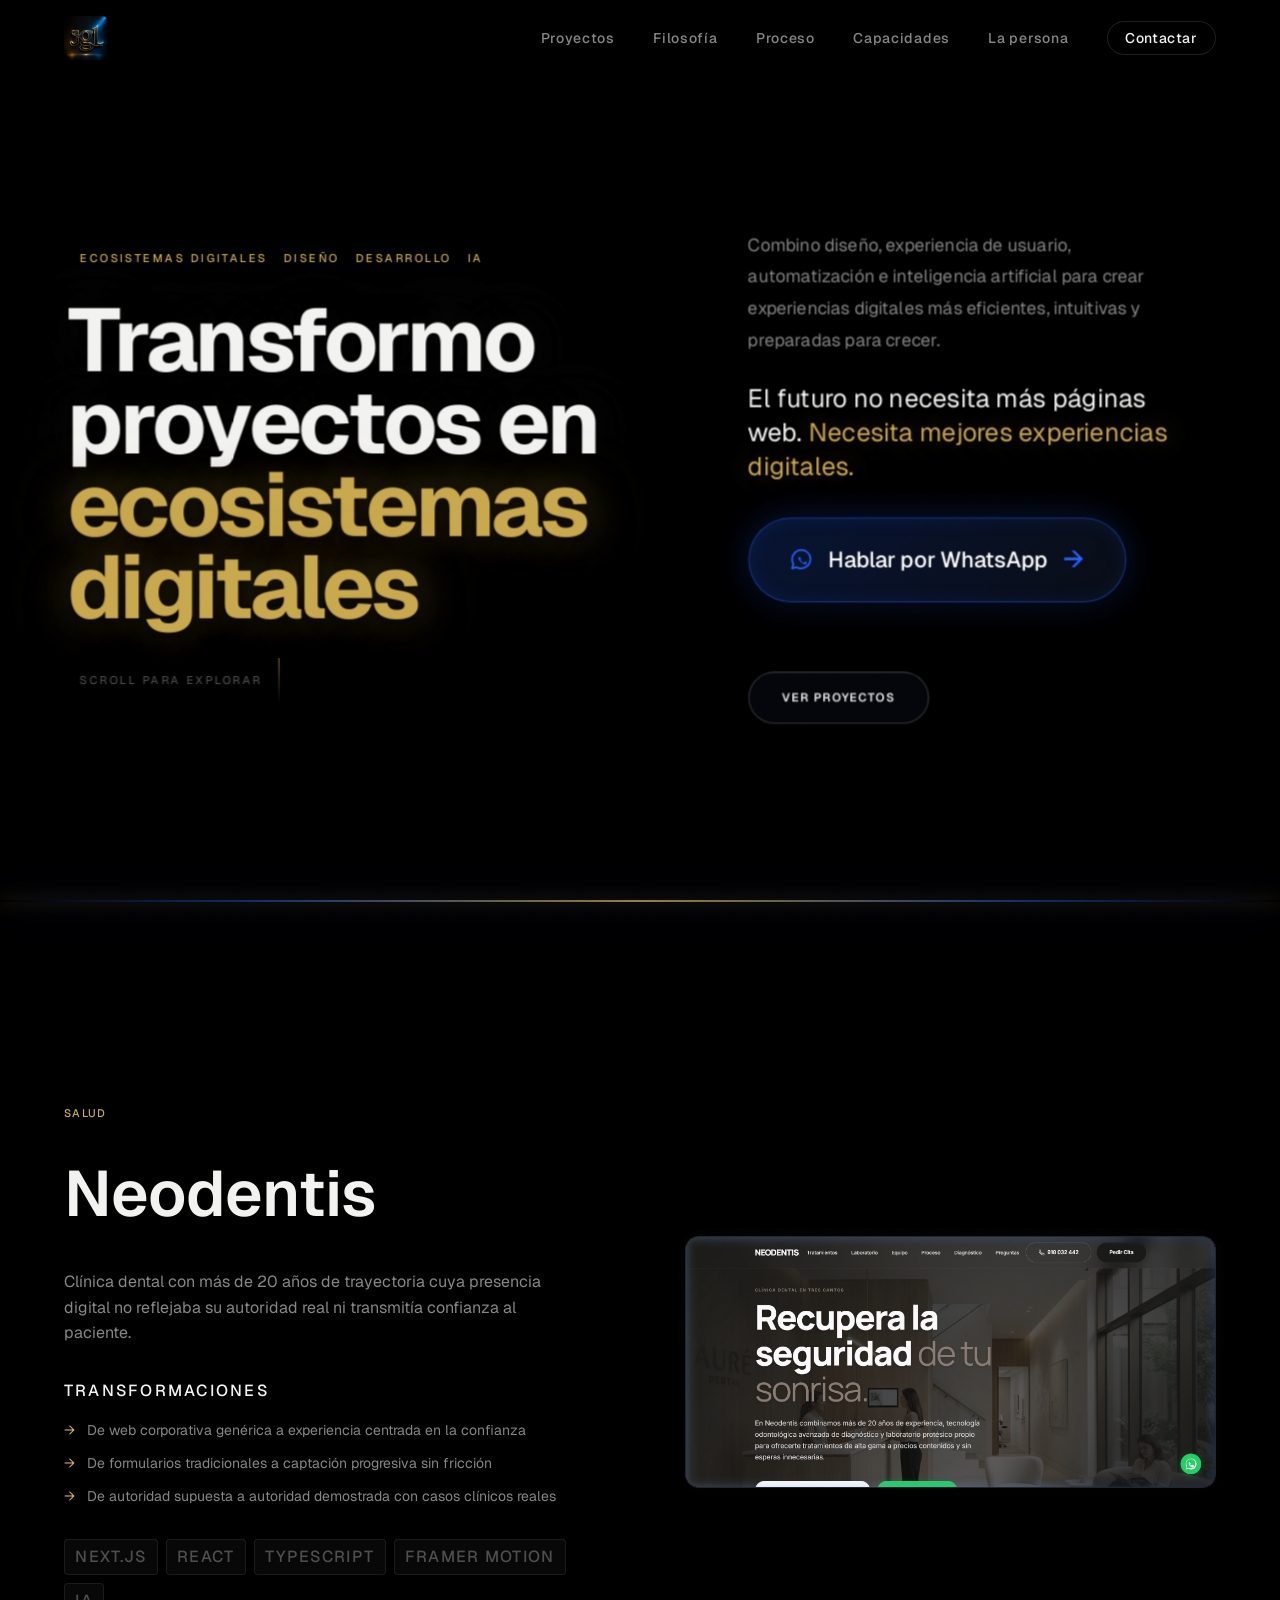
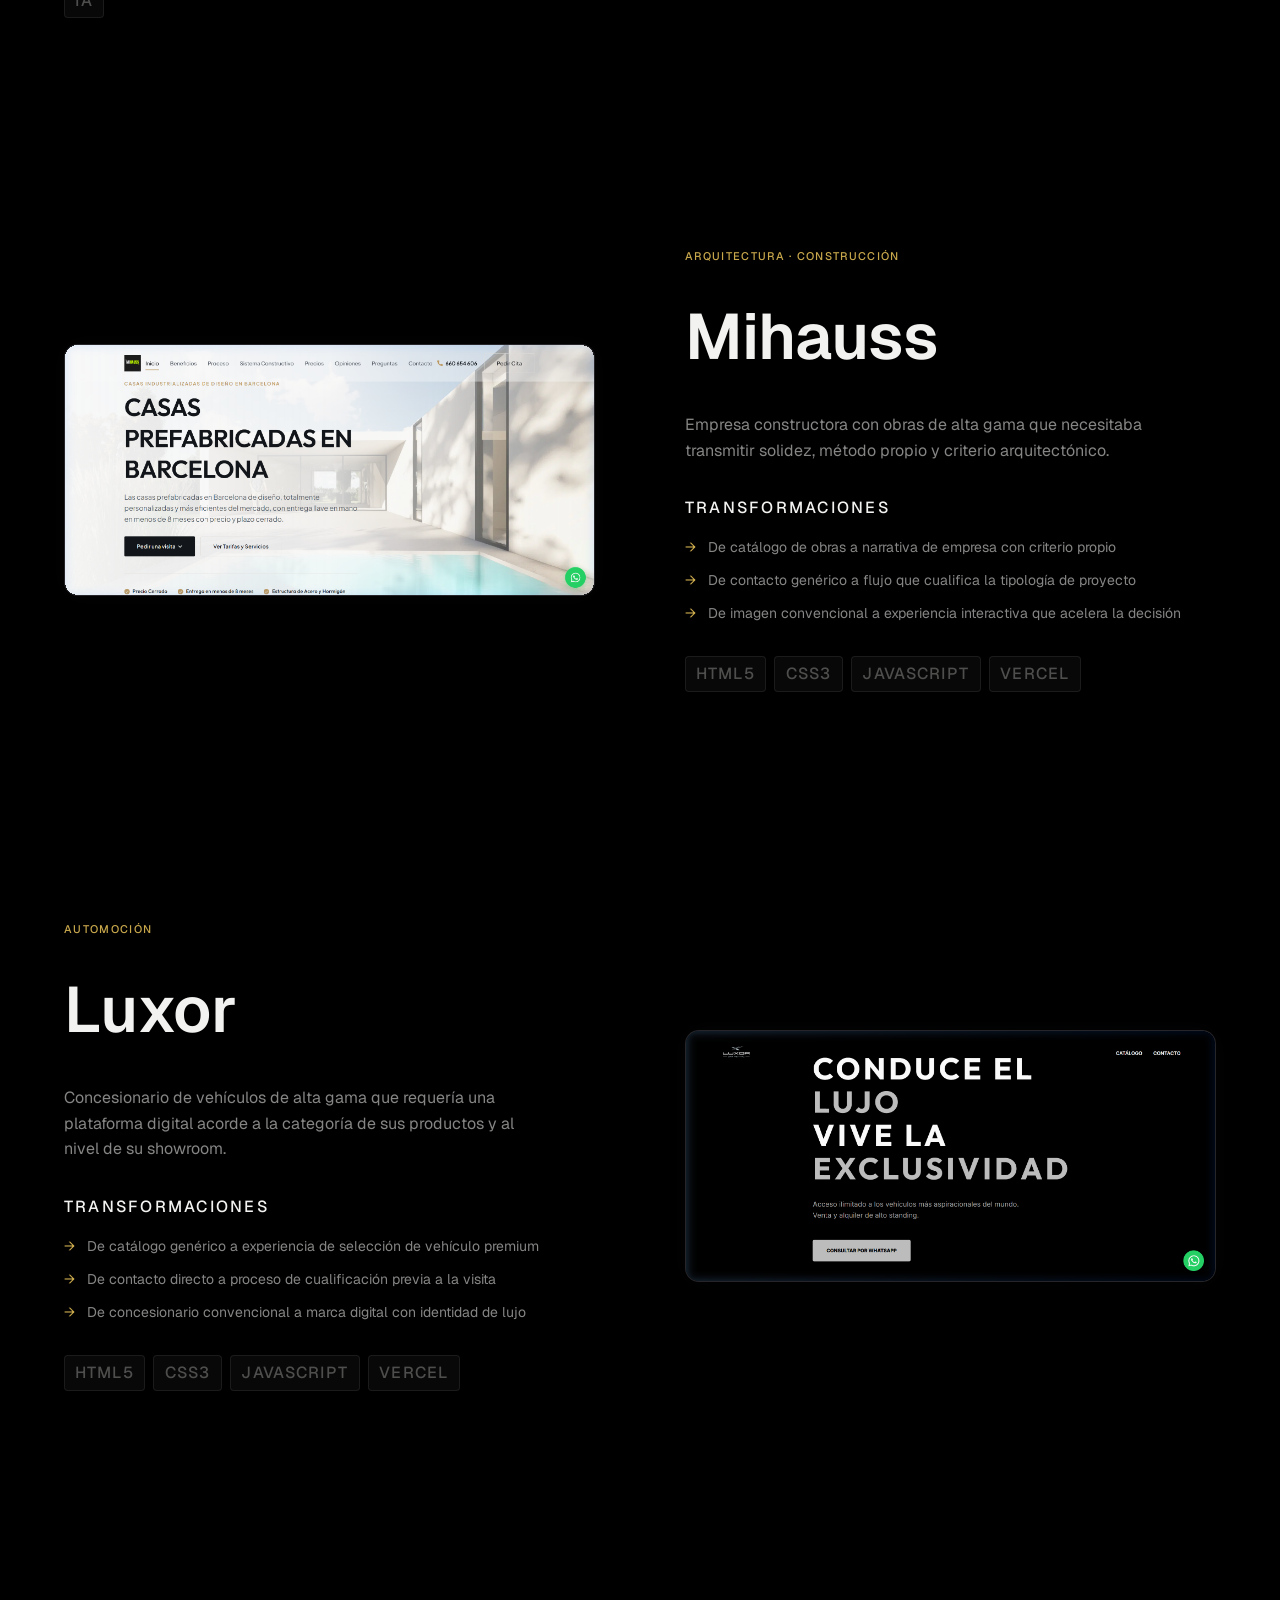
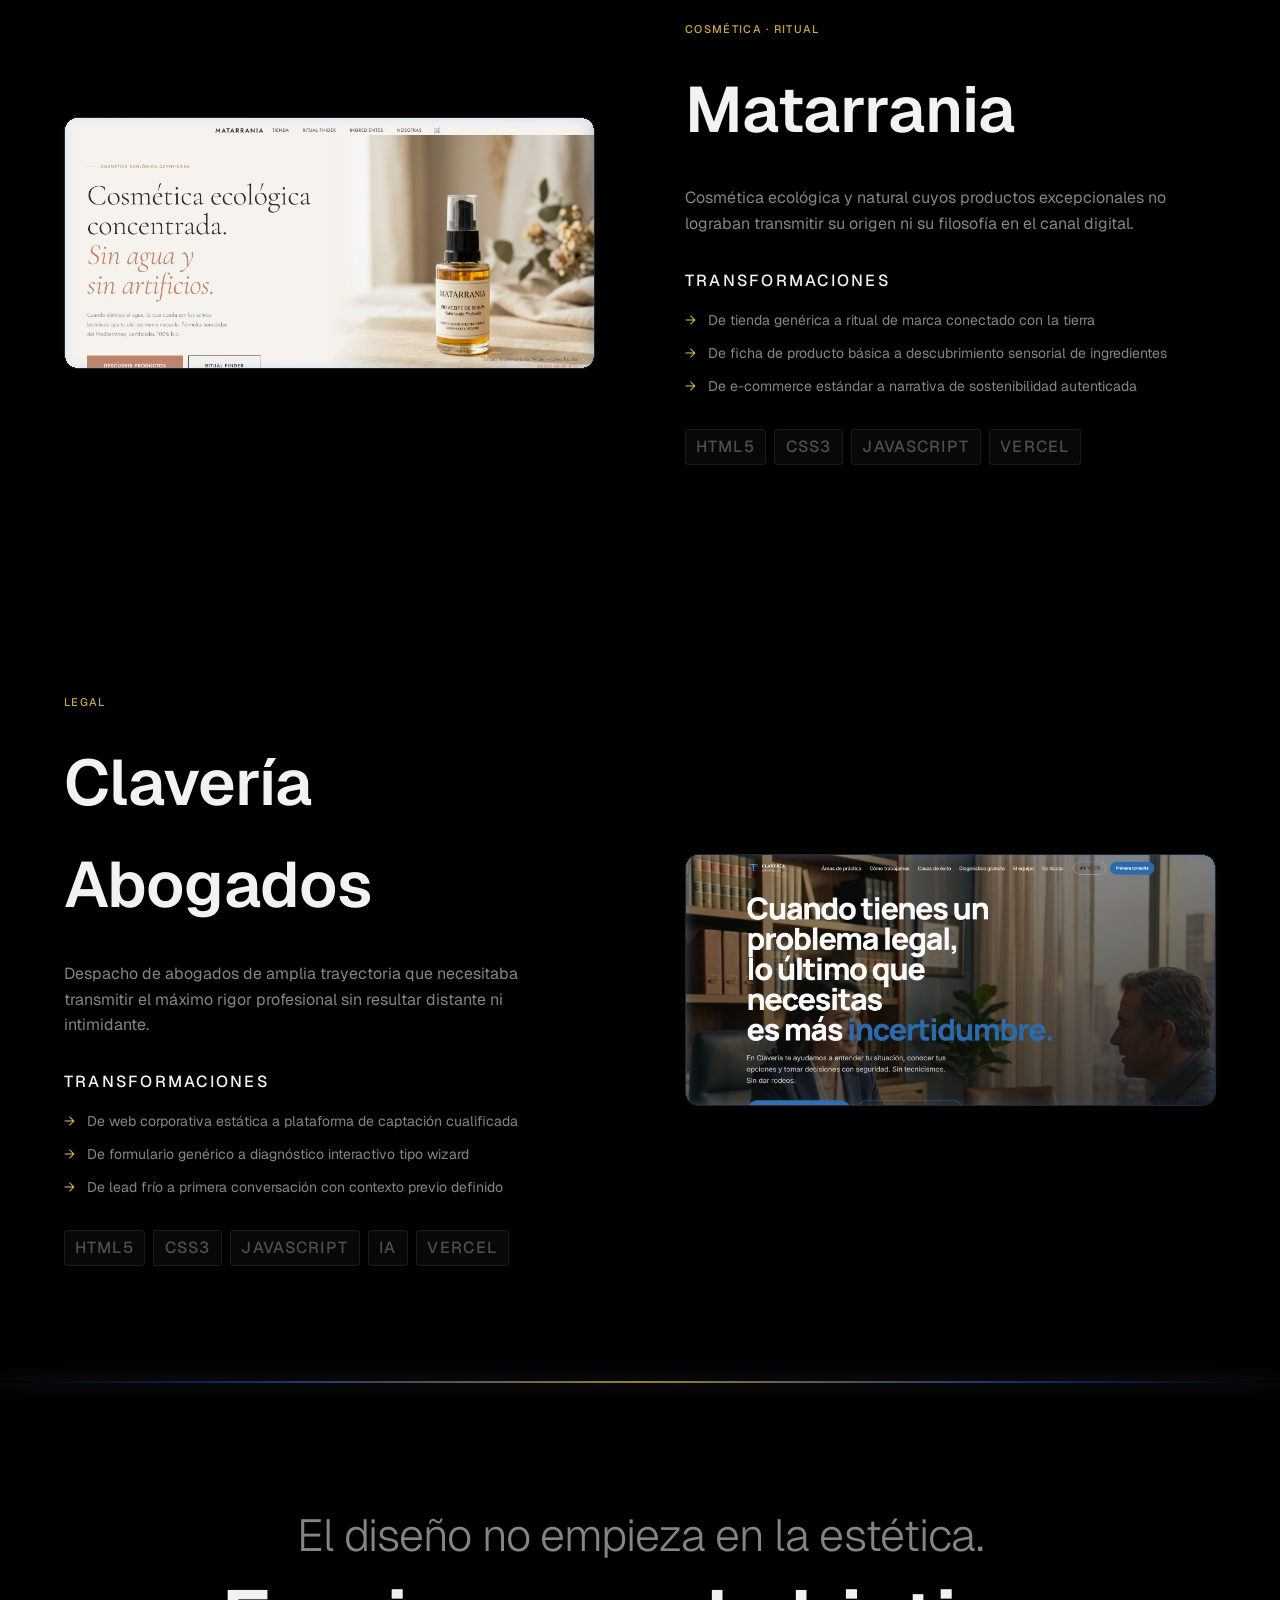
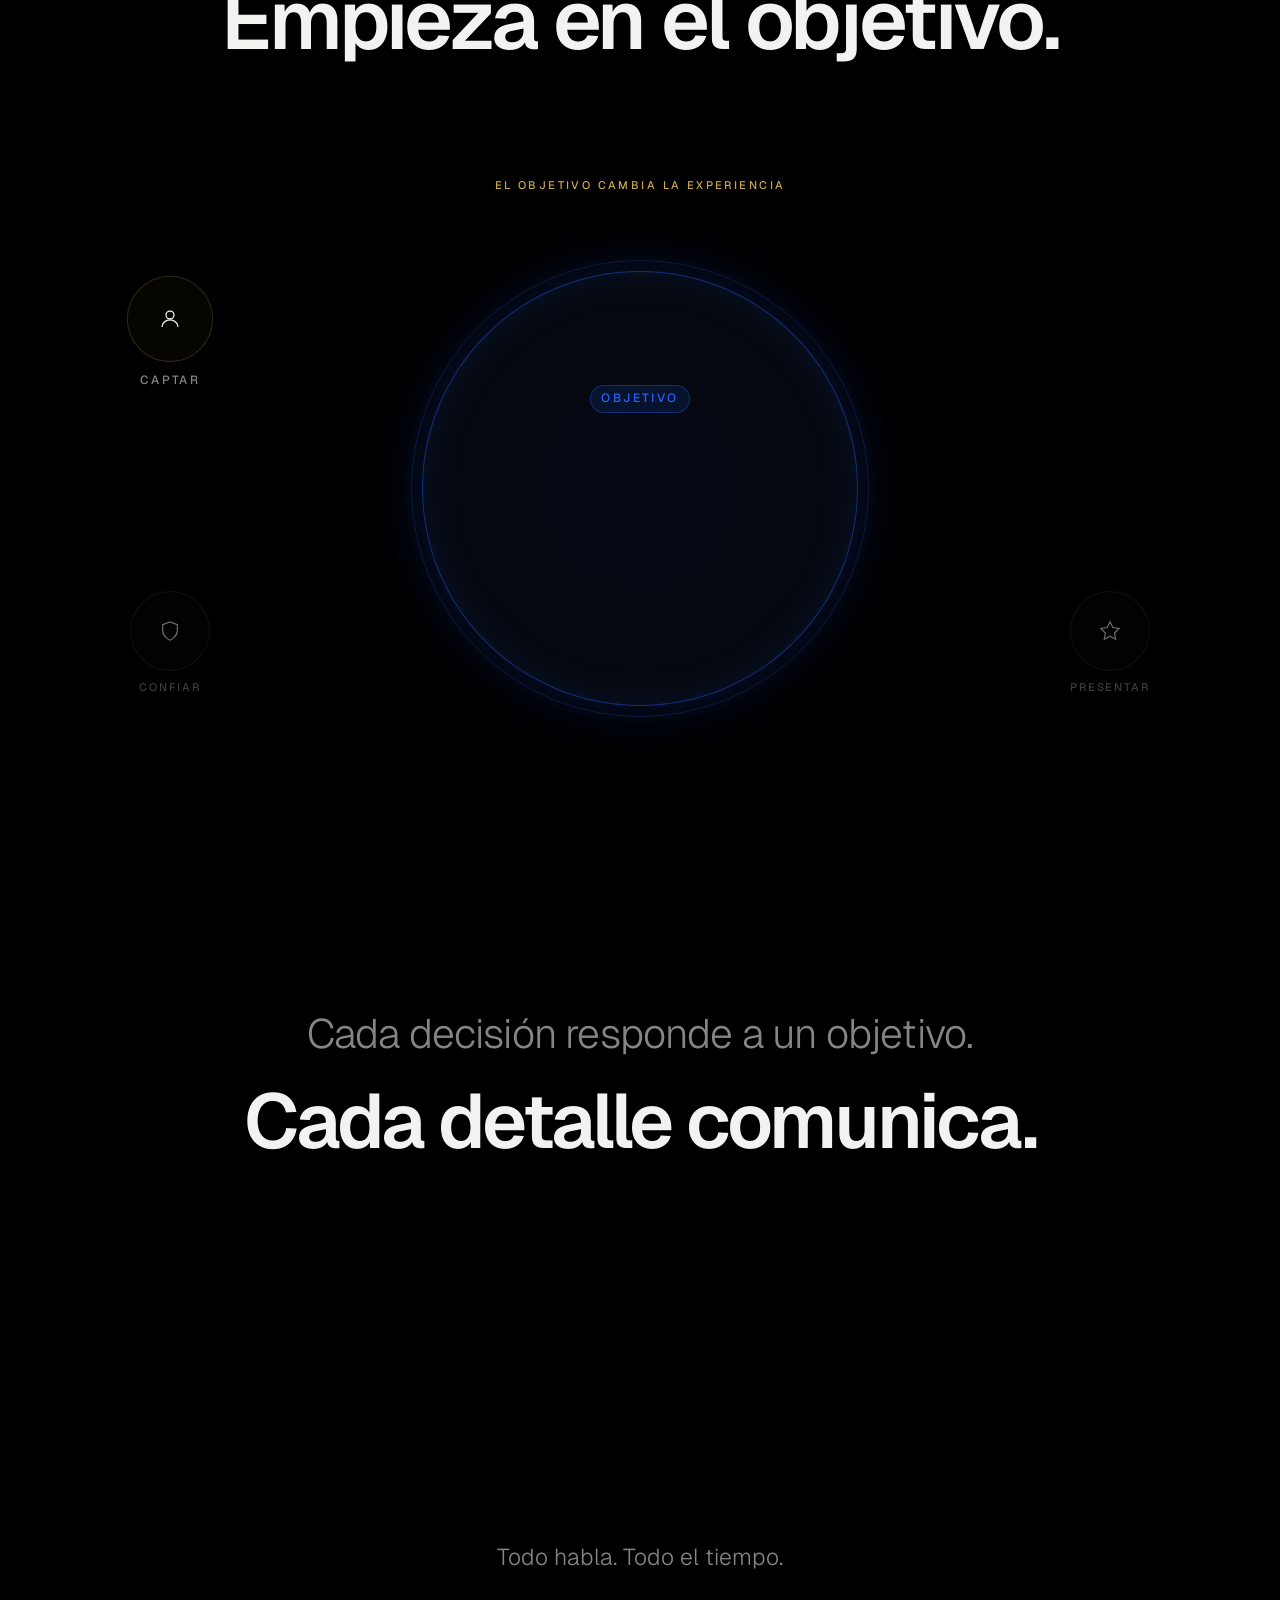
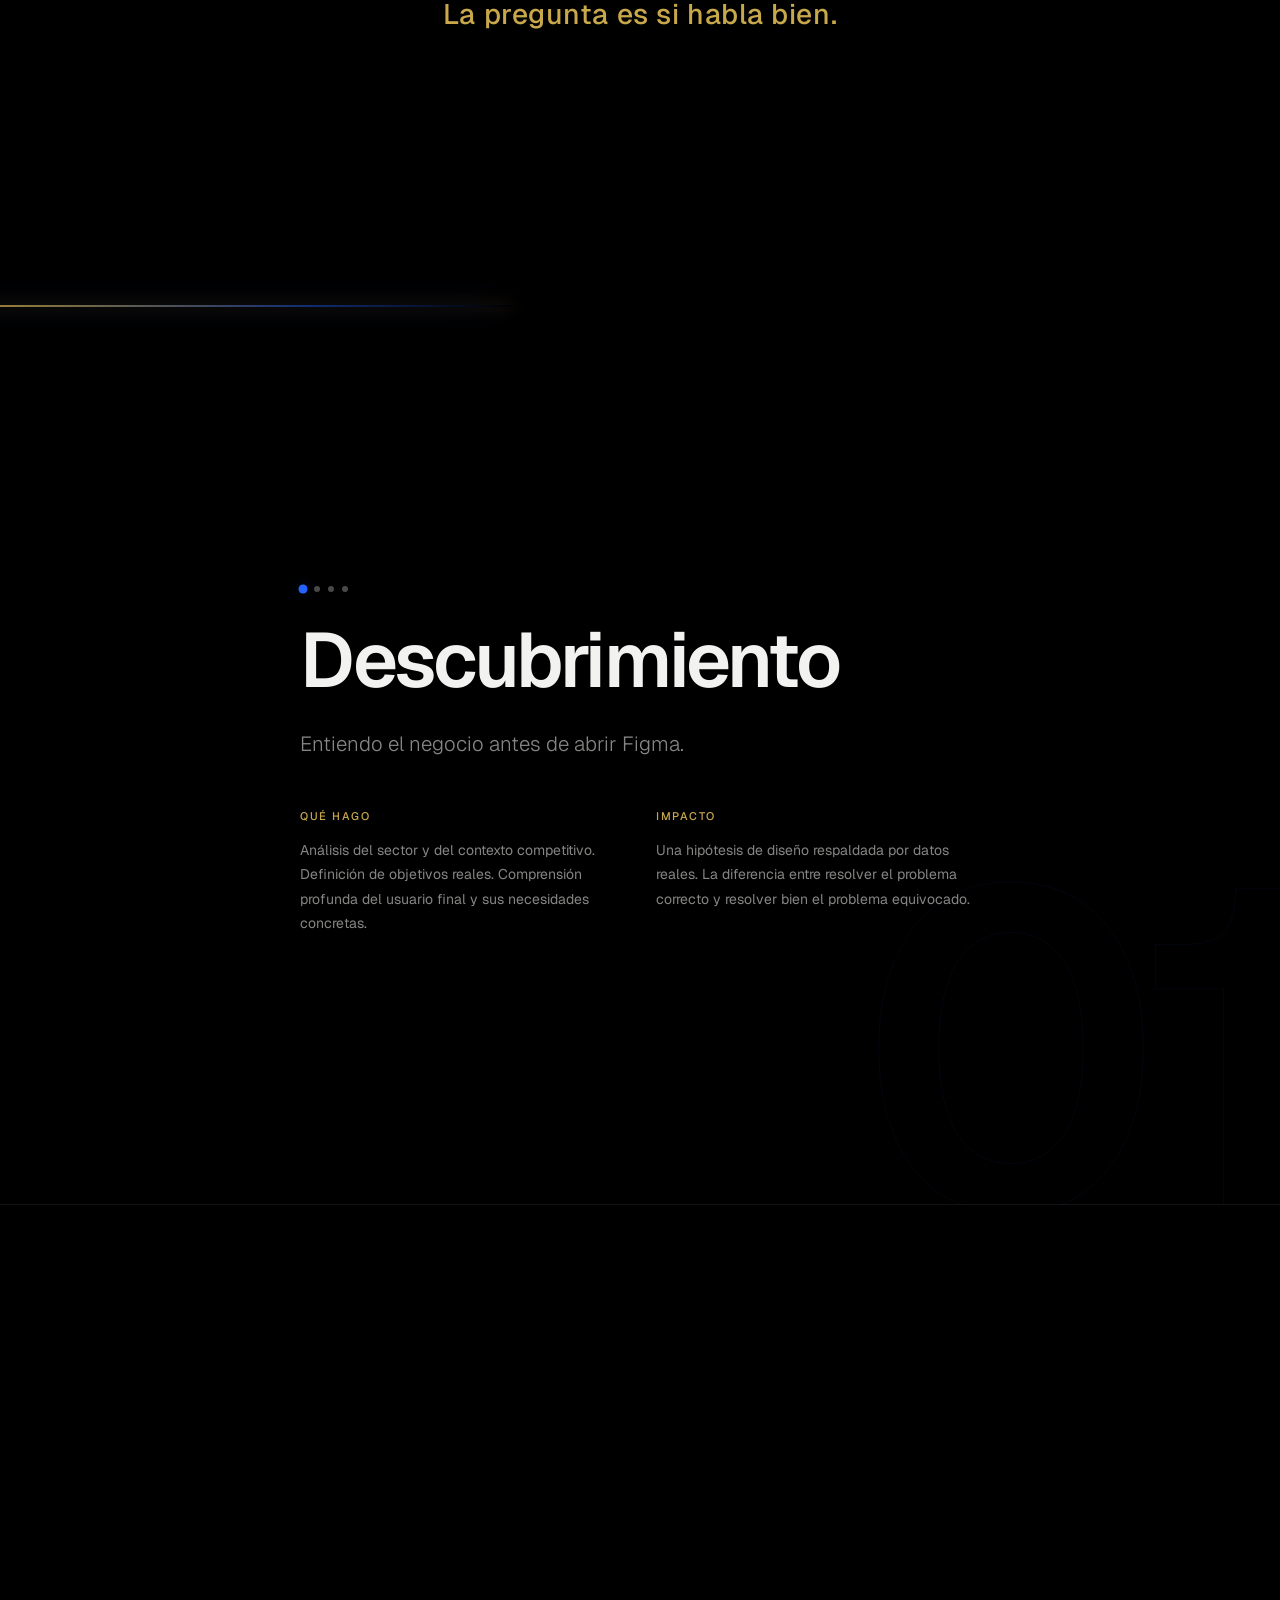
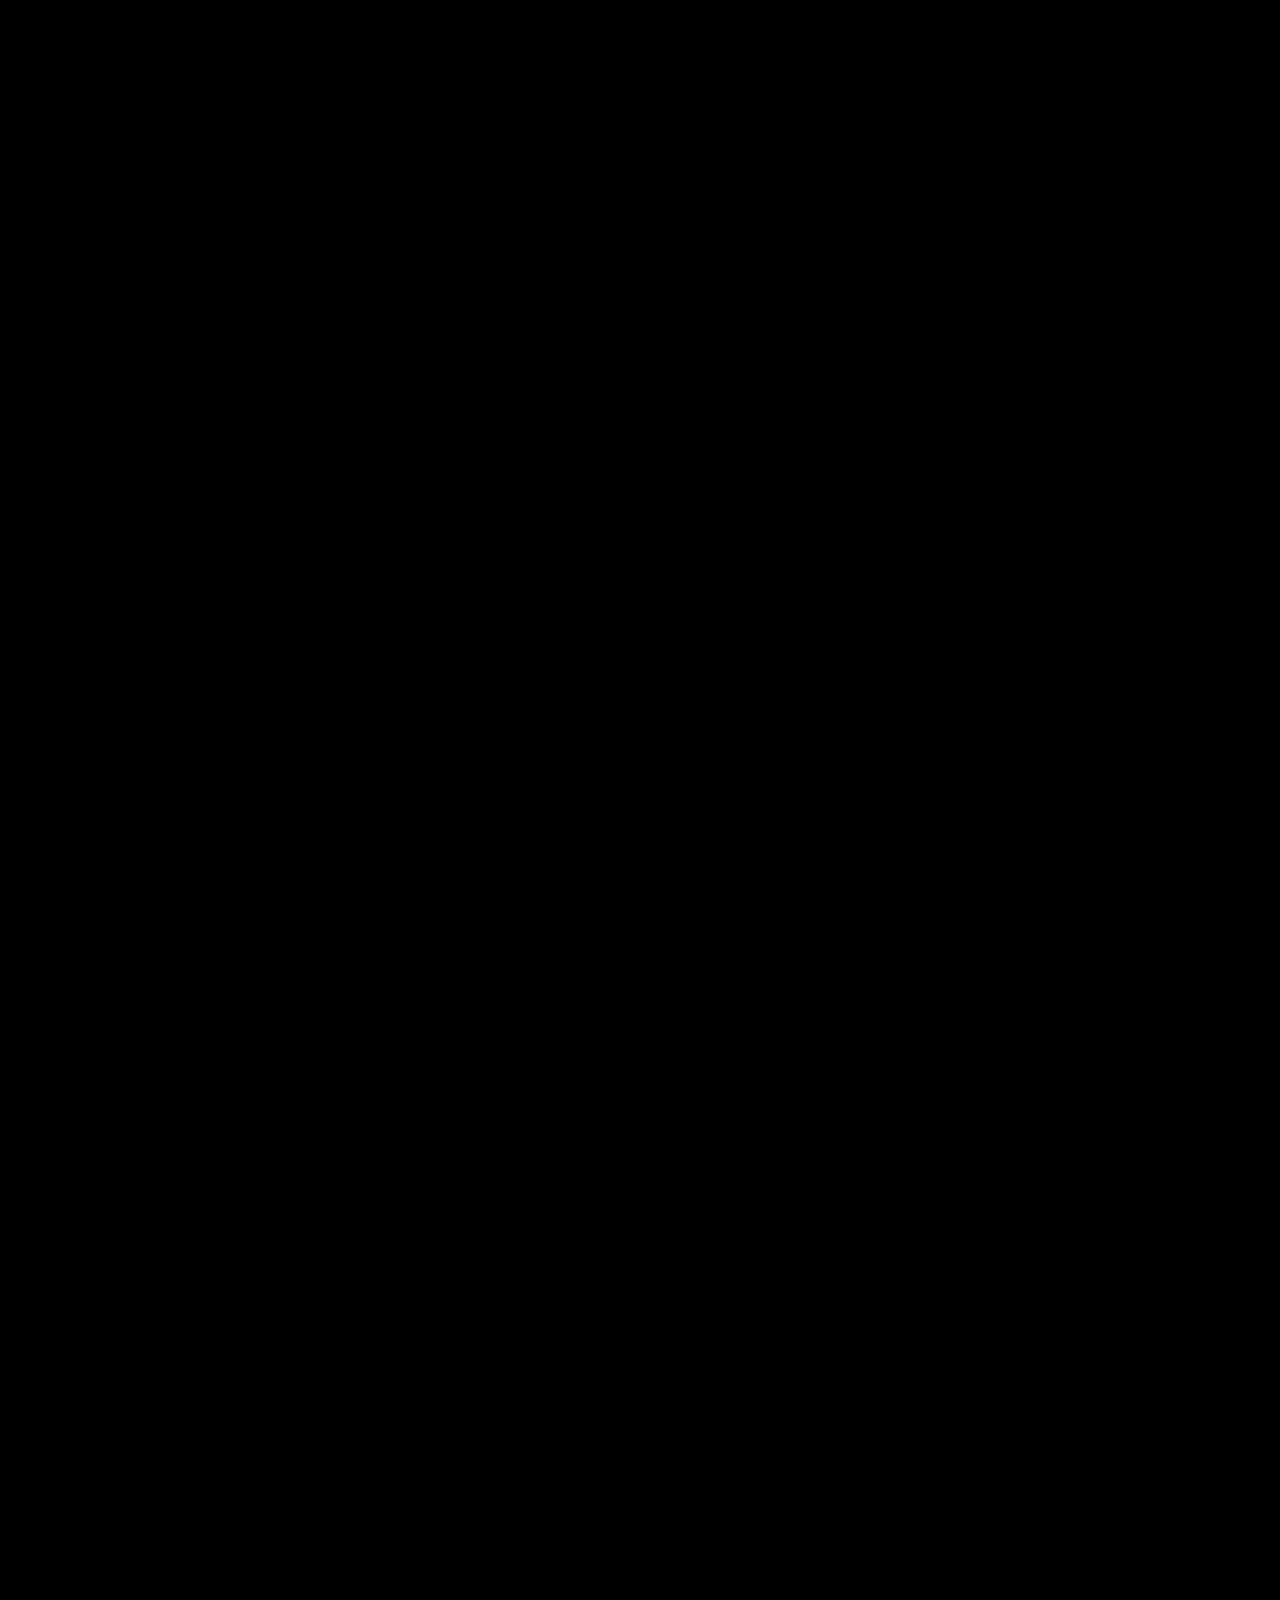
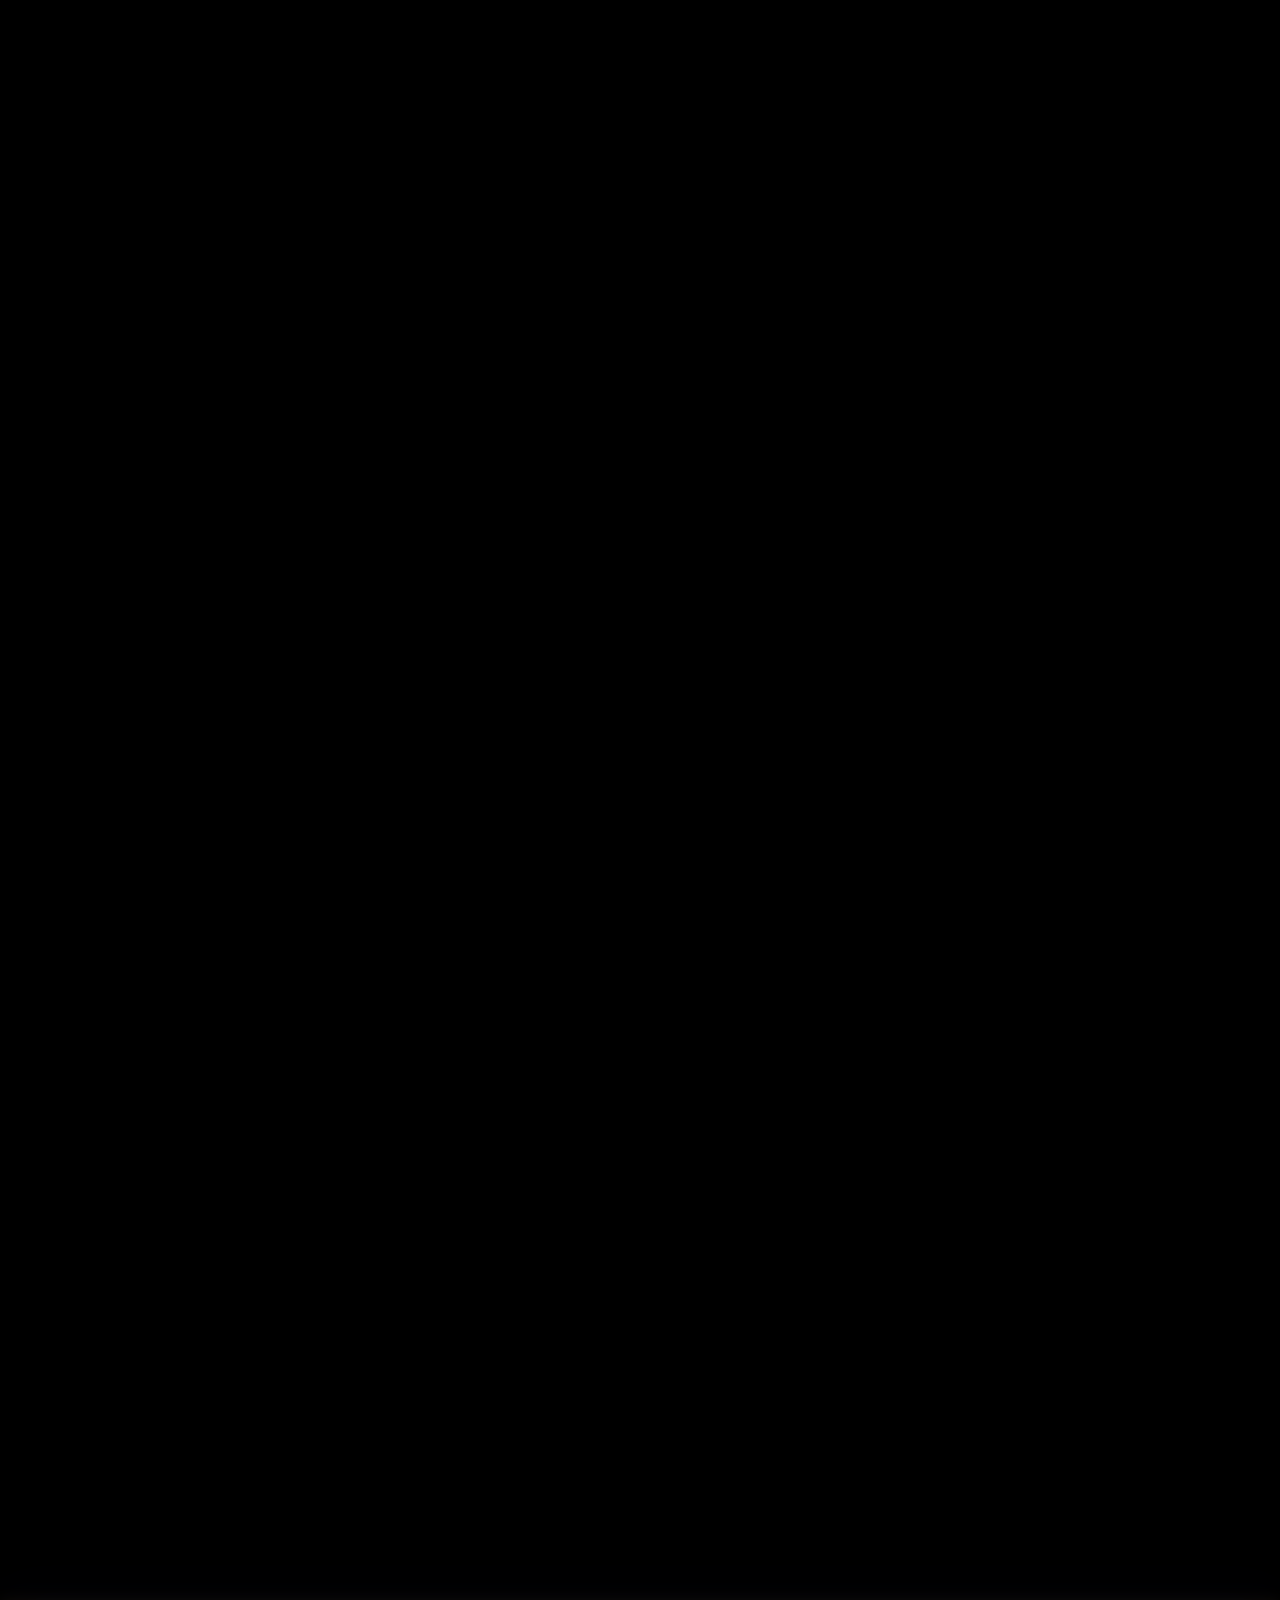
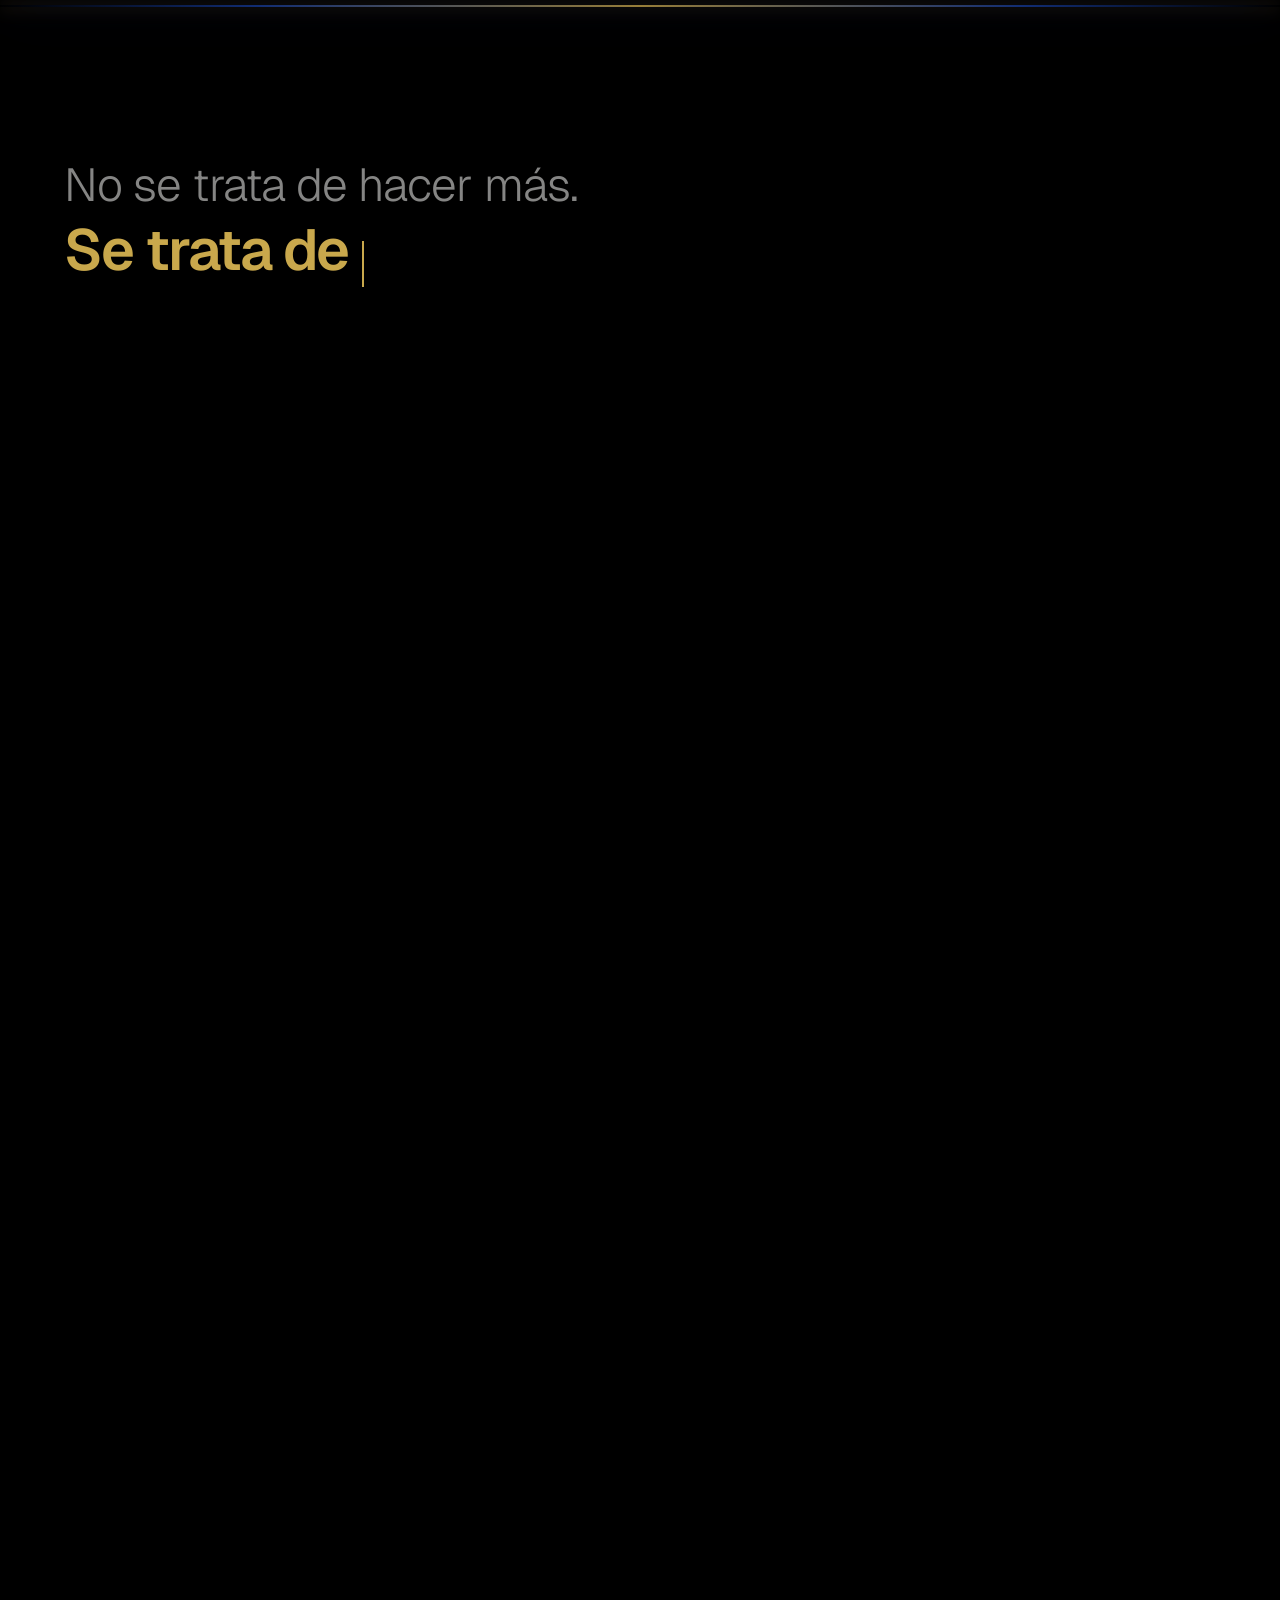
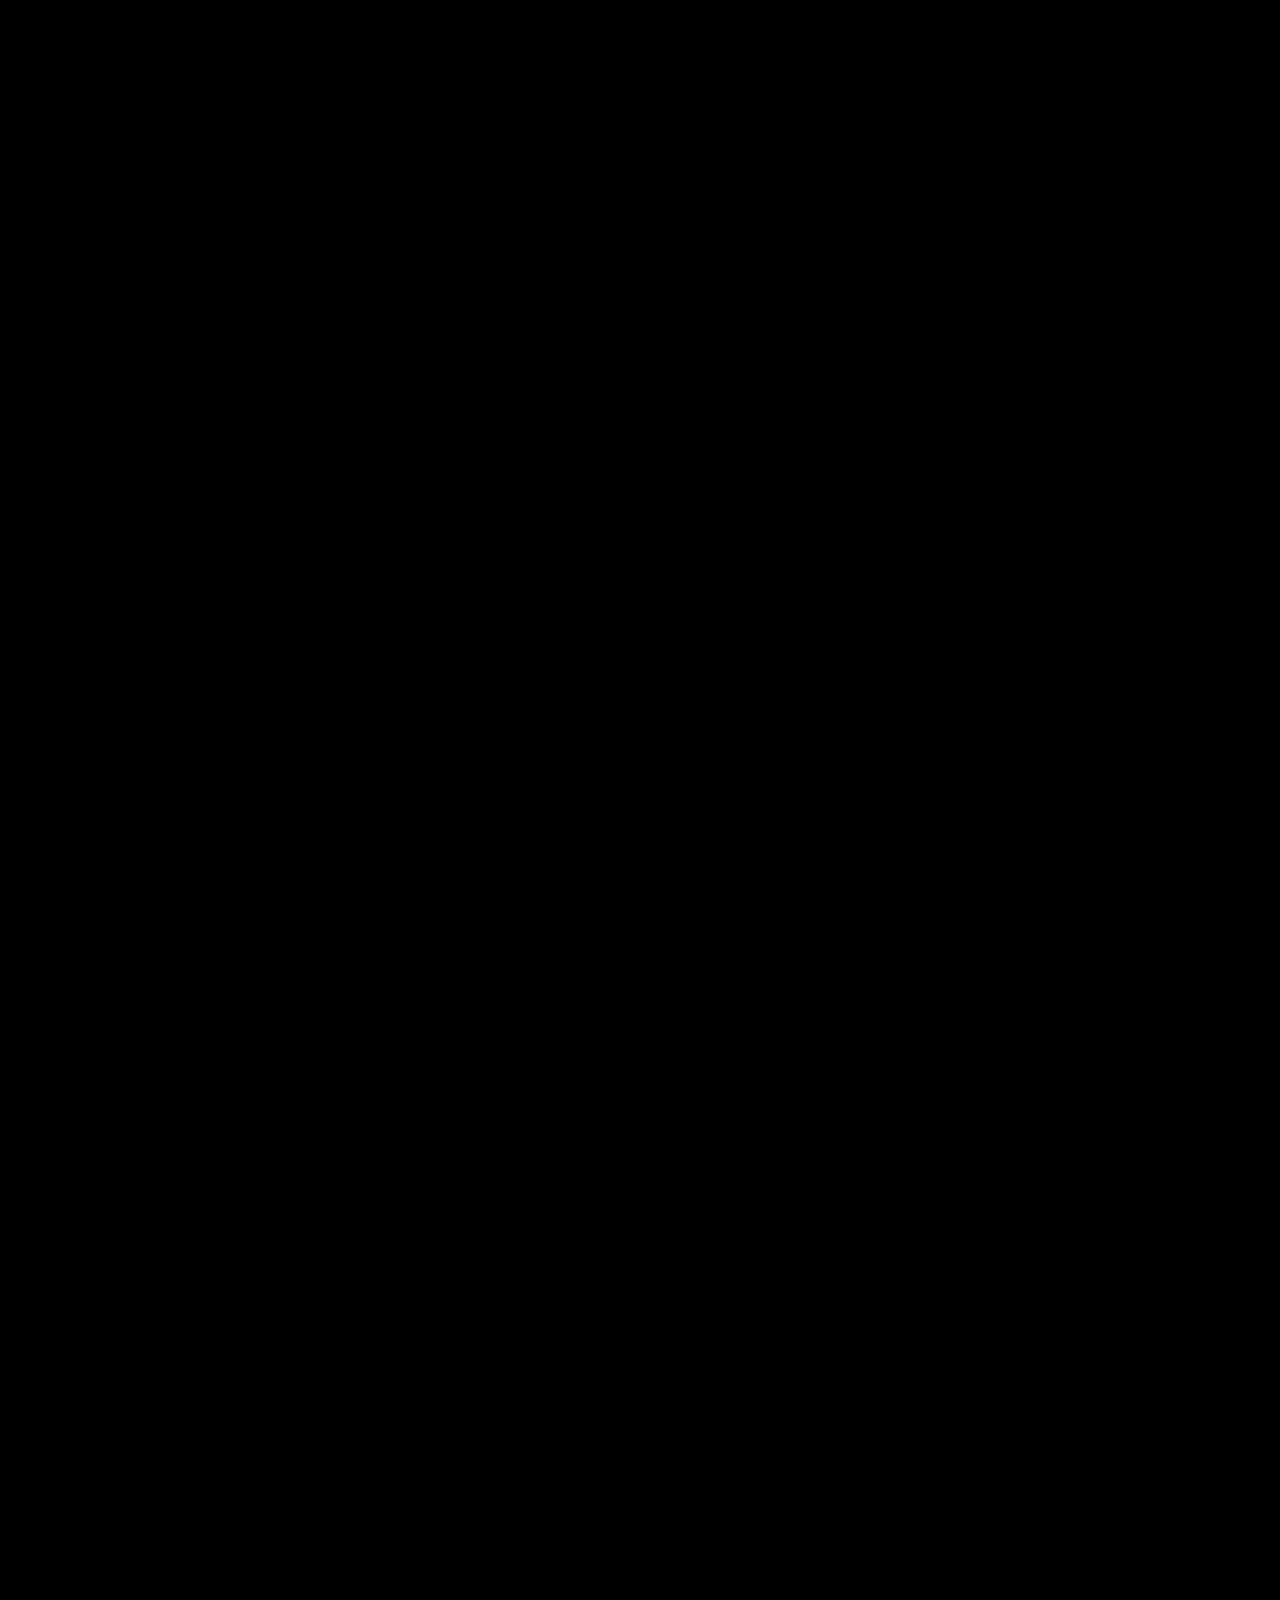
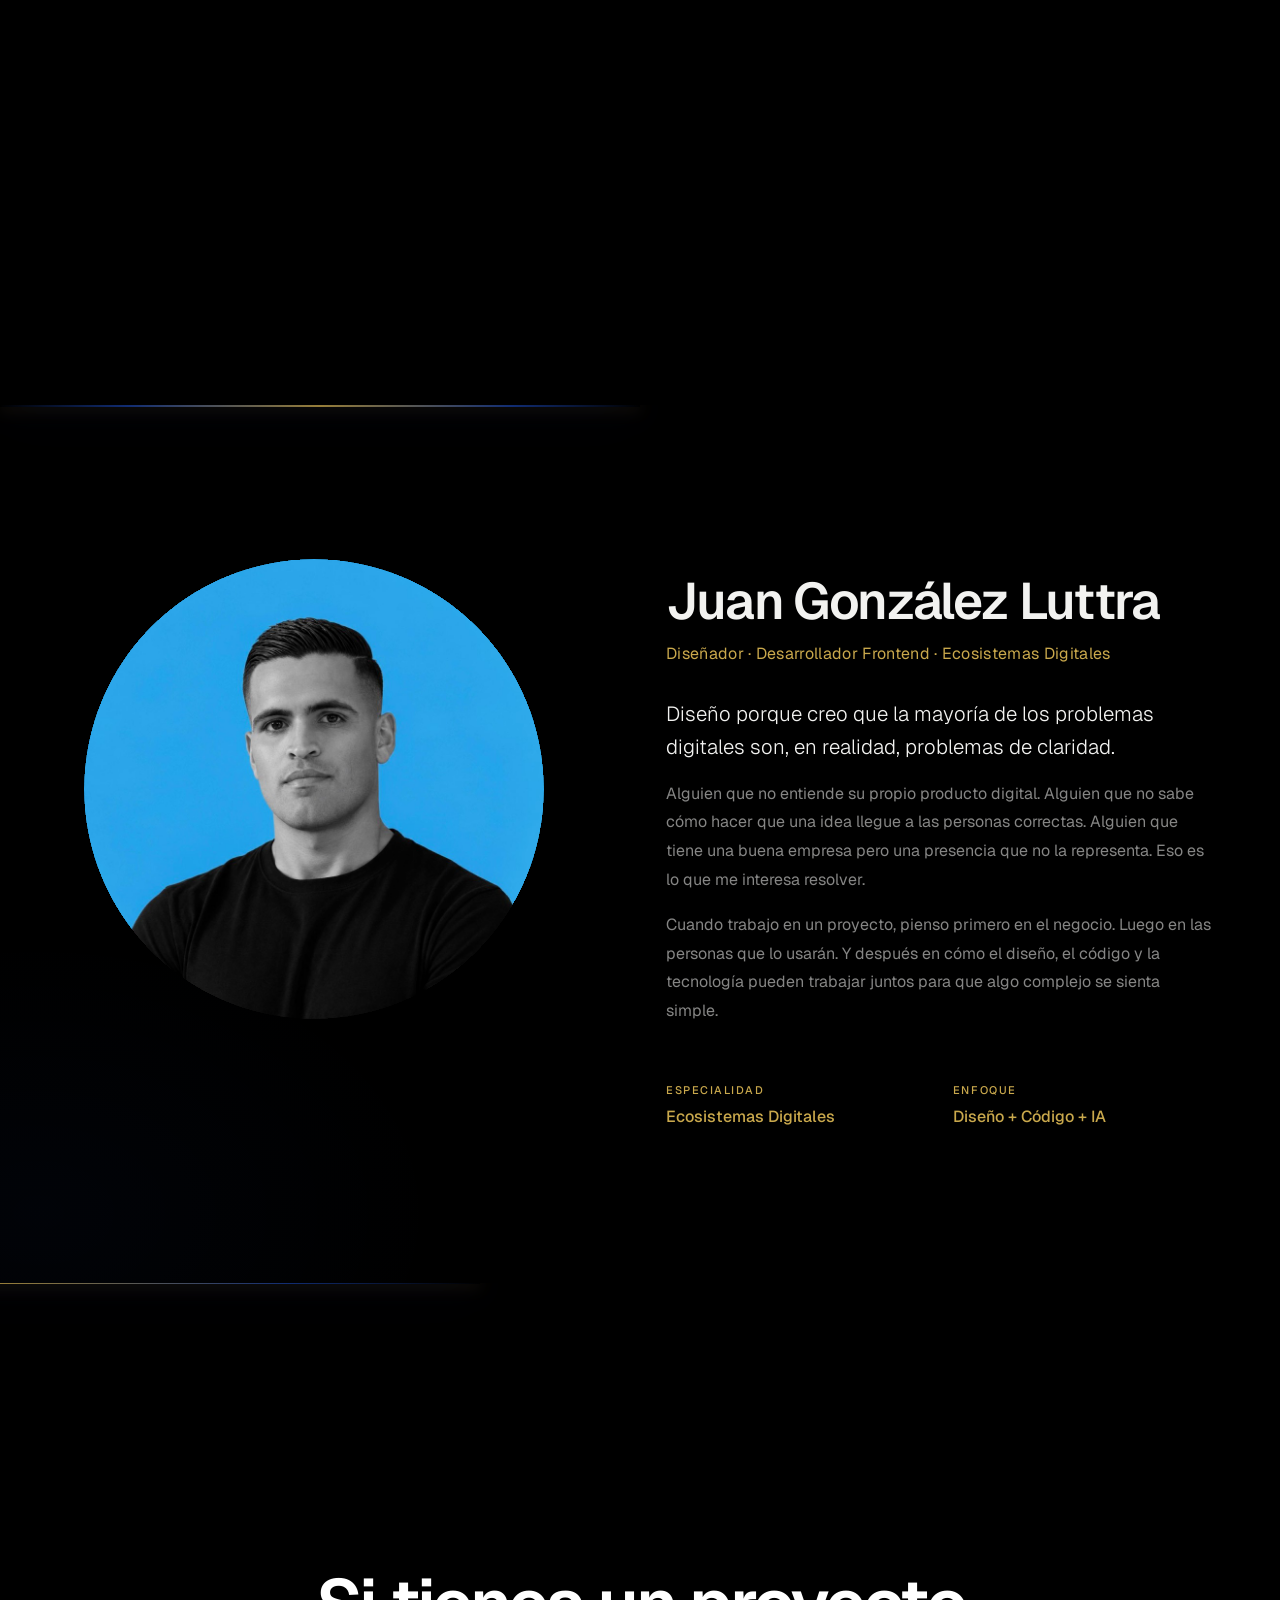
==== web/index.html @ aca213e2 "feat: optimizacion mobile v61, restaurante scroll horizontal Proceso y mazo progresivo Capacidades" ====
<!DOCTYPE html>
<html lang="es">
<head>
  <meta charset="UTF-8">
  <meta name="viewport" content="width=device-width, initial-scale=1.0">

  <!-- SEO -->
  <title>Juan González Luttra — Ecosistemas Digitales</title>
  <meta name="description" content="Combino diseño, experiencia de usuario, automatización e inteligencia artificial para crear experiencias digitales más eficientes, intuitivas y preparadas para crecer.">
  <meta name="robots" content="index, follow">
  <link rel="canonical" href="https://juangonzalezluttra.com">

  <!-- Open Graph -->
  <meta property="og:type"        content="website">
  <meta property="og:title"       content="Juan González Luttra — Ecosistemas Digitales">
  <meta property="og:description" content="Combino diseño, experiencia de usuario, automatización e inteligencia artificial para crear experiencias digitales más eficientes, intuitivas y preparadas para crecer.">
  <meta property="og:url"         content="https://juangonzalezluttra.com">
  <meta property="og:image"       content="assets/profile.jpg">

  <!-- Twitter Card -->
  <meta name="twitter:card"        content="summary_large_image">
  <meta name="twitter:title"       content="Juan González Luttra — Ecosistemas Digitales">
  <meta name="twitter:description" content="Combino diseño, experiencia de usuario, automatización e inteligencia artificial para crear experiencias digitales más eficientes, intuitivas y preparadas para crecer.">

  <!-- Fuente Geist — Brand Book §8 -->
  <link rel="preconnect" href="https://fonts.googleapis.com">
  <link rel="preconnect" href="https://fonts.gstatic.com" crossorigin>
  <link href="https://fonts.googleapis.com/css2?family=Geist:wght@300;400;500;600&display=swap" rel="stylesheet">

  <!-- Estilos — orden: tokens → base → ambient → componentes → secciones -->
  <link rel="stylesheet" href="css/tokens.css?v=61">
  <link rel="stylesheet" href="css/base.css?v=61">
  <link rel="stylesheet" href="css/ambient.css?v=61">
  <link rel="stylesheet" href="css/components.css?v=61">
  <link rel="stylesheet" href="css/sections/hero.css?v=61">
  <link rel="stylesheet" href="css/sections/work.css?v=61">
  <link rel="stylesheet" href="css/sections/philosophy.css?v=61">
  <link rel="stylesheet" href="css/sections/process.css?v=61">
  <link rel="stylesheet" href="css/sections/capabilities.css?v=61">
  <link rel="stylesheet" href="css/sections/about.css?v=61">
  <link rel="stylesheet" href="css/sections/contact.css?v=61">

  <!-- Datos estructurados JSON-LD -->
  <script type="application/ld+json">
  {
    "@context": "https://schema.org",
    "@type": "Person",
    "name": "Juan González Luttra",
    "jobTitle": "Diseñador y Desarrollador Frontend",
    "description": "Especializado en crear ecosistemas digitales donde diseño, tecnología, automatización e inteligencia artificial trabajan de forma integrada.",
    "url": "https://juangonzalezluttra.com",
    "email": "hola@juangonzalezluttra.com",
    "sameAs": ["https://linkedin.com/in/juangonzalezluttra"]
  }
  </script>
</head>
<body>

  <!-- ============================================================
       AMBIENT — Universo visual cinematográfico
       
       Jerarquía:
         1. video.ambient__video   → el universo visual (fijo, full-screen)
         2. div.ambient__overlay   → velo oscuro sutil para legibilidad
         3. Contenido de la web   → flota sobre el universo
       
       El vídeo permanece continuo durante TODA la experiencia.
       No se reinicia al cambiar de sección (es position:fixed,
       vive fuera del flujo del documento).
       ============================================================ -->
  <div class="ambient" aria-hidden="true">
    <video
      class="ambient__video"
      id="ambientVideo"
      autoplay
      muted
      loop
      playsinline
      preload="auto"
      disablepictureinpicture
      aria-hidden="true"
    >
      <source src="assets/bg.mp4" type="video/mp4">
    </video>
    <div class="ambient__overlay"></div>
  </div>

  <!-- Grain texture — capa fija de textura sobre toda la experiencia -->
  <div class="grain" aria-hidden="true"></div>

  <!-- Barra de progreso de scroll — electric → gold -->
  <div class="scroll-progress" id="scrollProgress" aria-hidden="true"></div>

  <!-- Cursor personalizado — solo visible en dispositivos con puntero fino -->
  <div class="cursor" id="cursor" aria-hidden="true">
    <div class="cursor__dot"></div>
  </div>

  <!-- Transport overlay — velo cinemático para saltos de sección instantáneos -->
  <div class="transport-overlay" id="transportOverlay" aria-hidden="true"></div>

  <!-- ============================================================
       NAVEGACIÓN
       ============================================================ -->
  <nav class="nav" id="nav" role="navigation" aria-label="Navegación principal">
    <div class="nav__container">

      <a href="#" class="nav__logo" aria-label="Juan González Luttra — Inicio">
        <img src="assets/logo.jpg" alt="Juan González Luttra" width="44" height="44">
      </a>

      <ul class="nav__links" role="list">
        <li><a href="#trabajo"     class="nav__link">Proyectos</a></li>
        <li><a href="#filosofia"   class="nav__link">Filosofía</a></li>
        <li><a href="#proceso"     class="nav__link">Proceso</a></li>
        <li><a href="#capacidades" class="nav__link">Capacidades</a></li>
        <li><a href="#sobre-mi"    class="nav__link">La persona</a></li>
        <li><a href="https://wa.me/34727762434" target="_blank" rel="noopener noreferrer" class="nav__link nav__link--cta">Contactar</a></li>
      </ul>

      <!-- Mobile burger -->
      <button
        class="nav__burger"
        id="navBurger"
        aria-label="Abrir menú"
        aria-expanded="false"
        aria-controls="navMobile"
      >
        <span class="nav__burger-line"></span>
        <span class="nav__burger-line"></span>
      </button>

    </div>

    <!-- Menú mobile — pantalla completa -->
    <div class="nav__mobile" id="navMobile" aria-hidden="true" role="dialog" aria-label="Menú de navegación">
      <a href="#trabajo"     aria-label="Ir a Proyectos">Proyectos</a>
      <a href="#filosofia"   aria-label="Ir a Filosofía">Filosofía</a>
      <a href="#proceso"     aria-label="Ir a Proceso">Proceso</a>
      <a href="#capacidades" aria-label="Ir a Capacidades">Capacidades</a>
      <a href="#sobre-mi"    aria-label="Ir a La persona">La persona</a>
      <a href="https://wa.me/34727762434" target="_blank" rel="noopener noreferrer" aria-label="Contactar por WhatsApp">Contactar</a>
    </div>
  </nav>

  <main>

    <!-- ============================================================
         SECCIÓN 1 — HERO — Blueprint oficial definitivo
         Fondo: gestionado por ambient.js (Canvas multipasa, fijo).
         Columna izq: eyebrow · heading 4 líneas · scroll indicator
         Columna der: texto descriptivo · separador · statement · CTAs
         ============================================================ -->
    <section class="hero" id="hero" aria-labelledby="hero-heading">

      <!-- ---- GRID DE DOS COLUMNAS ---- -->
      <div class="hero__grid">

        <!-- Columna izquierda: eyebrow · heading 4 líneas · scroll -->
        <div class="hero__left">

          <p class="hero__eyebrow" aria-label="Ecosistemas Digitales  Diseño  Desarrollo  IA">
            Ecosistemas Digitales &nbsp; Diseño &nbsp; Desarrollo &nbsp; IA
          </p>

          <h1 class="hero__heading" id="hero-heading">
            <span class="hero__heading-line hero__heading-white">Transformo</span>
            <span class="hero__heading-line hero__heading-white">proyectos en</span>
            <span class="hero__heading-line hero__heading-gold">ecosistemas</span>
            <span class="hero__heading-line hero__heading-gold">digitales</span>
          </h1>

          <div class="hero__scroll-indicator" aria-hidden="true">
            <span class="hero__scroll-label">Scroll para explorar</span>
            <div class="hero__scroll-track"></div>
          </div>

        </div>

        <!-- Columna derecha: composición editorial completa
             Estructura del blueprint:
             1. Texto descriptivo gris
             2. Separador dorado
             3. Statement blanco + dorado
             4. CTAs -->
        <div class="hero__right">

          <p class="hero__subtitle">
            Combino diseño, experiencia de usuario,
            automatización e inteligencia artificial
            para crear experiencias digitales más
            eficientes, intuitivas y preparadas para crecer.
          </p>

          <p class="hero__statement">
            El futuro no necesita más páginas web.
            <span class="hero__statement-gold">Necesita mejores experiencias digitales.</span>
          </p>

          <div class="hero__ctas">
            <a
              href="https://wa.me/34660654606?text=Hola%20Juan%2C%20he%20visto%20tu%20web%20y%20me%20gustar%C3%ADa%20hablar%20contigo%20sobre%20un%20proyecto."
              target="_blank"
              rel="noopener noreferrer"
              class="contact__whatsapp-btn"
              aria-label="Hablar por WhatsApp con Juan González Luttra"
            >
              <span class="contact__whatsapp-icon" aria-hidden="true">
                <svg width="22" height="22" viewBox="0 0 24 24" fill="none">
                  <path d="M12 2C6.48 2 2 6.48 2 12C2 13.81 2.49 15.5 3.34 16.96L2.05 21.68L6.88 20.41C8.31 21.21 9.94 21.67 11.67 21.67C17.19 21.67 21.67 17.19 21.67 11.67C21.67 6.15 17.19 2 12 2Z" stroke="currentColor" stroke-width="1.8" stroke-linecap="round" stroke-linejoin="round"/>
                  <g transform="translate(12, 11.8) scale(0.76) translate(-12, -11.8)">
                    <path d="M8.5 9.5C8.8 8.9 9.3 8.9 9.6 8.9C9.8 8.9 10 8.9 10.2 9.3C10.4 9.7 10.9 11 11 11.2C11.1 11.4 11.1 11.6 11 11.8C10.9 12 10.8 12.1 10.6 12.3C10.4 12.5 10.3 12.6 10.5 12.9C10.7 13.2 11.4 14.3 12.4 15.2C13.7 16.3 14.8 16.7 15.1 16.8C15.3 16.9 15.6 16.9 15.8 16.6C16 16.3 16.5 15.7 16.7 15.4C16.9 15.1 17.1 15.2 17.3 15.3C17.5 15.4 18.8 16 19.1 16.2C19.4 16.4 19.6 16.5 19.6 16.7C19.6 16.9 19.6 18 18.7 18.6C17.8 19.2 16.5 19.1 14.8 18.4C12.7 17.5 10.2 15.2 9 13.5C8.2 12.4 7.6 11 7.8 9.9C8 8.9 8.2 9.1 8.5 9.5Z" fill="currentColor"/>
                  </g>
                </svg>
              </span>
              <span class="contact__whatsapp-label">Hablar por WhatsApp</span>
              <span class="contact__whatsapp-arrow" aria-hidden="true">→</span>
            </a>
            <a href="#trabajo" class="hero__btn hero__btn--ghost">
              Ver proyectos
            </a>
          </div>

        </div>

      </div>
    </section>

    <!-- ============================================================
         SECCIÓN 2 — CASOS DE ESTUDIO
         Cada artículo es completamente clicable (full-link pattern).
         El visual abstracto y el número decorativo dan identidad a cada caso.
         ============================================================ -->
    <section class="work" id="trabajo" aria-label="Proyectos">

      <!-- 01 — Neodentis -->
      <article
        class="case"
        id="case-neodentis"
        aria-labelledby="case-neodentis-title"
        data-has-before="true"
        data-narrative-label="Rediseño"
      >
        <div class="case__container">
          <div class="case__content">
            <div class="case__meta">
              <span class="case__category">Salud</span>
            </div>
            <h3 class="case__title" id="case-neodentis-title">Neodentis</h3>
            <p class="case__description">
              Clínica dental con más de 20 años de trayectoria cuya presencia digital
              no reflejaba su autoridad real ni transmitía confianza al paciente.
            </p>
            <div class="case__transforms">
              <span class="case__transforms-label">Transformaciones</span>
              <ul class="case__transforms-list" role="list">
                <li>De web corporativa genérica a experiencia centrada en la confianza</li>
                <li>De formularios tradicionales a captación progresiva sin fricción</li>
                <li>De autoridad supuesta a autoridad demostrada con casos clínicos reales</li>
              </ul>
            </div>
            <div class="case__tech" aria-label="Tecnologías utilizadas">
              <span class="pill">Next.js</span>
              <span class="pill">React</span>
              <span class="pill">TypeScript</span>
              <span class="pill">Framer Motion</span>
              <span class="pill">IA</span>
            </div>
          </div>

          <a
            class="case__visual case__visual--neodentis"
            href="https://neodentis.vercel.app/"
            target="_blank"
            rel="noopener noreferrer"
            aria-label="Abrir proyecto Neodentis en nueva pestaña"
          >
            <div class="case__comparison">
              <div class="case__comparison-layer case__comparison-layer--after">
                <img
                  src="assets/projects/neodentis.png"
                  alt="Captura del diseño final del proyecto Neodentis"
                  class="case__img case__img--after"
                  loading="lazy"
                >
              </div>
              <div class="case__comparison-layer case__comparison-layer--before" aria-hidden="true">
                <img
                  src="assets/projects/neodentis-before.png"
                  alt="Captura del diseño original del proyecto Neodentis"
                  class="case__img case__img--before"
                  loading="lazy"
                >
              </div>
            </div>
            <span class="case__editorial-label" aria-hidden="true">Rediseño</span>
          </a>
        </div>
      </article>

      <!-- 02 — Mihauss -->
      <article
        class="case"
        id="case-mihauss"
        aria-labelledby="case-mihauss-title"
        data-has-before="true"
        data-narrative-label="Rediseño"
      >
        <div class="case__container">
          <div class="case__content">
            <div class="case__meta">
              <span class="case__category">Arquitectura · Construcción</span>
            </div>
            <h3 class="case__title" id="case-mihauss-title">Mihauss</h3>
            <p class="case__description">
              Empresa constructora con obras de alta gama que necesitaba transmitir solidez,
              método propio y criterio arquitectónico.
            </p>
            <div class="case__transforms">
              <span class="case__transforms-label">Transformaciones</span>
              <ul class="case__transforms-list" role="list">
                <li>De catálogo de obras a narrativa de empresa con criterio propio</li>
                <li>De contacto genérico a flujo que cualifica la tipología de proyecto</li>
                <li>De imagen convencional a experiencia interactiva que acelera la decisión</li>
              </ul>
            </div>
            <div class="case__tech" aria-label="Tecnologías utilizadas">
              <span class="pill">HTML5</span>
              <span class="pill">CSS3</span>
              <span class="pill">JavaScript</span>
              <span class="pill">Vercel</span>
            </div>
          </div>

          <a
            class="case__visual case__visual--mihauss"
            href="https://mihauuss-casas-prefabricadas-green.vercel.app/"
            target="_blank"
            rel="noopener noreferrer"
            aria-label="Abrir proyecto Mihauss en nueva pestaña"
          >
            <div class="case__comparison">
              <div class="case__comparison-layer case__comparison-layer--after">
                <img
                  src="assets/projects/mihauss.png"
                  alt="Captura del diseño final del proyecto Mihauss"
                  class="case__img case__img--after"
                  loading="lazy"
                >
              </div>
              <div class="case__comparison-layer case__comparison-layer--before" aria-hidden="true">
                <img
                  src="assets/projects/mihauss-before.png"
                  alt="Captura del diseño original del proyecto Mihauss"
                  class="case__img case__img--before"
                  loading="lazy"
                >
              </div>
            </div>
            <span class="case__editorial-label" aria-hidden="true">Rediseño</span>
          </a>
        </div>
      </article>

      <!-- 03 — Luxor -->
      <article
        class="case"
        id="case-luxor"
        aria-labelledby="case-luxor-title"
        data-has-before="false"
        data-narrative-label="Desarrollo desde cero"
      >
        <div class="case__container">
          <div class="case__content">
            <div class="case__meta">
              <span class="case__category">Automoción</span>
            </div>
            <h3 class="case__title" id="case-luxor-title">Luxor</h3>
            <p class="case__description">
              Concesionario de vehículos de alta gama que requería una plataforma digital
              acorde a la categoría de sus productos y al nivel de su showroom.
            </p>
            <div class="case__transforms">
              <span class="case__transforms-label">Transformaciones</span>
              <ul class="case__transforms-list" role="list">
                <li>De catálogo genérico a experiencia de selección de vehículo premium</li>
                <li>De contacto directo a proceso de cualificación previa a la visita</li>
                <li>De concesionario convencional a marca digital con identidad de lujo</li>
              </ul>
            </div>
            <div class="case__tech" aria-label="Tecnologías utilizadas">
              <span class="pill">HTML5</span>
              <span class="pill">CSS3</span>
              <span class="pill">JavaScript</span>
              <span class="pill">Vercel</span>
            </div>
          </div>

          <a
            class="case__visual case__visual--luxor"
            href="https://luxor-kohl.vercel.app/"
            target="_blank"
            rel="noopener noreferrer"
            aria-label="Abrir proyecto Luxor en nueva pestaña"
          >
            <div class="case__comparison">
              <div class="case__comparison-layer case__comparison-layer--after">
                <img
                  src="assets/projects/luxor.png"
                  alt="Captura del diseño final del proyecto Luxor"
                  class="case__img case__img--after"
                  loading="lazy"
                >
              </div>
            </div>
            <span class="case__editorial-label" aria-hidden="true">Desarrollo desde cero</span>
          </a>
        </div>
      </article>

      <!-- 04 — Matarrania -->
      <article
        class="case"
        id="case-matarrania"
        aria-labelledby="case-matarrania-title"
        data-has-before="true"
        data-narrative-label="Rediseño"
      >
        <div class="case__container">
          <div class="case__content">
            <div class="case__meta">
              <span class="case__category">Cosmética · Ritual</span>
            </div>
            <h3 class="case__title" id="case-matarrania-title">Matarrania</h3>
            <p class="case__description">
              Cosmética ecológica y natural cuyos productos excepcionales no lograban
              transmitir su origen ni su filosofía en el canal digital.
            </p>
            <div class="case__transforms">
              <span class="case__transforms-label">Transformaciones</span>
              <ul class="case__transforms-list" role="list">
                <li>De tienda genérica a ritual de marca conectado con la tierra</li>
                <li>De ficha de producto básica a descubrimiento sensorial de ingredientes</li>
                <li>De e-commerce estándar a narrativa de sostenibilidad autenticada</li>
              </ul>
            </div>
            <div class="case__tech" aria-label="Tecnologías utilizadas">
              <span class="pill">HTML5</span>
              <span class="pill">CSS3</span>
              <span class="pill">JavaScript</span>
              <span class="pill">Vercel</span>
            </div>
          </div>

          <a
            class="case__visual case__visual--matarrania"
            href="https://matarrania.vercel.app/"
            target="_blank"
            rel="noopener noreferrer"
            aria-label="Abrir proyecto Matarrania en nueva pestaña"
          >
            <div class="case__comparison">
              <div class="case__comparison-layer case__comparison-layer--after">
                <img
                  src="assets/projects/matarrania.png"
                  alt="Captura del diseño final del proyecto Matarrania"
                  class="case__img case__img--after"
                  loading="lazy"
                >
              </div>
              <div class="case__comparison-layer case__comparison-layer--before" aria-hidden="true">
                <img
                  src="assets/projects/matarrania-before.png"
                  alt="Captura del diseño original del proyecto Matarrania"
                  class="case__img case__img--before"
                  loading="lazy"
                >
              </div>
            </div>
            <span class="case__editorial-label" aria-hidden="true">Rediseño</span>
          </a>
        </div>
      </article>

      <!-- 05 — Clavería Abogados -->
      <article
        class="case"
        id="case-claveria"
        aria-labelledby="case-claveria-title"
        data-has-before="true"
        data-narrative-label="Rediseño"
      >
        <div class="case__container">
          <div class="case__content">
            <div class="case__meta">
              <span class="case__category">Legal</span>
            </div>
            <h3 class="case__title" id="case-claveria-title">Clavería Abogados</h3>
            <p class="case__description">
              Despacho de abogados de amplia trayectoria que necesitaba transmitir el máximo
              rigor profesional sin resultar distante ni intimidante.
            </p>
            <div class="case__transforms">
              <span class="case__transforms-label">Transformaciones</span>
              <ul class="case__transforms-list" role="list">
                <li>De web corporativa estática a plataforma de captación cualificada</li>
                <li>De formulario genérico a diagnóstico interactivo tipo wizard</li>
                <li>De lead frío a primera conversación con contexto previo definido</li>
              </ul>
            </div>
            <div class="case__tech" aria-label="Tecnologías utilizadas">
              <span class="pill">HTML5</span>
              <span class="pill">CSS3</span>
              <span class="pill">JavaScript</span>
              <span class="pill">IA</span>
              <span class="pill">Vercel</span>
            </div>
          </div>

          <a
            class="case__visual case__visual--claveria"
            href="https://claveria-abogados.vercel.app/"
            target="_blank"
            rel="noopener noreferrer"
            aria-label="Abrir proyecto Clavería Abogados en nueva pestaña"
          >
            <div class="case__comparison">
              <div class="case__comparison-layer case__comparison-layer--after">
                <img
                  src="assets/projects/claveria.png"
                  alt="Captura del diseño final del proyecto Clavería Abogados"
                  class="case__img case__img--after"
                  loading="lazy"
                >
              </div>
              <div class="case__comparison-layer case__comparison-layer--before" aria-hidden="true">
                <img
                  src="assets/projects/claveria-before.png"
                  alt="Captura del diseño original del proyecto Clavería Abogados"
                  class="case__img case__img--before"
                  loading="lazy"
                >
              </div>
            </div>
            <span class="case__editorial-label" aria-hidden="true">Rediseño</span>
          </a>
        </div>
      </article>

      <!-- Transición: Work → Philosophy -->
      <div class="work__transition" aria-hidden="true"></div>

    </section>

    <!-- ============================================================
         SECCIÓN 3 — FILOSOFÍA — MANIFIESTO
         5 principios. 4 tipos de composición. Máximo silencio.
         Ritmo: monumental → contraste → monumental → íntimo → cierre
         ============================================================ -->
    <section class="philosophy" id="filosofia" aria-label="Filosofía">
      <div class="phi">

        <!-- ══════════════════════════════════════════════════
             FASE 1 — TITULAR HERO DE ENTRADA
             ══════════════════════════════════════════════════ -->
        <div class="phi__hero-block" data-phi-phase="hero">
          <div class="phi__hero-inner">
            <span class="phi__hero-line1" data-phi-reveal>El diseño no empieza en la estética.</span>
            <h2 class="phi__hero-line2" data-phi-reveal>Empieza en el objetivo.</h2>
          </div>
        </div>

        <!-- ══════════════════════════════════════════════════
             FASE 2 — SISTEMA DE NODOS CON NÚCLEO CIRCULAR AZUL
             ══════════════════════════════════════════════════ -->
        <div class="phi__objectives" data-phi-phase="objectives">
          <div class="phi__objectives-header">
            <p class="phi__obj-eyebrow" data-phi-reveal>El objetivo cambia la experiencia</p>
          </div>

          <!-- Sistema de nodos -->
          <div class="phi__nodes-system" id="phi-nodes">

            <!-- Nodo 1: Captar -->
            <div class="phi__node" data-phi-node="captar" style="grid-column:1; grid-row:1;">
              <div class="phi__node-ring">
                <svg width="22" height="22" viewBox="0 0 24 24" fill="none" stroke="currentColor" stroke-width="1.3">
                  <circle cx="12" cy="8" r="4"/><path d="M4 20c0-4 3.6-7 8-7s8 3 8 7"/>
                </svg>
              </div>
              <span class="phi__node-label">Captar</span>
            </div>

            <!-- Nodo 2: Vender -->
            <div class="phi__node" data-phi-node="vender" style="grid-column:3; grid-row:1;">
              <div class="phi__node-ring">
                <svg width="22" height="22" viewBox="0 0 24 24" fill="none" stroke="currentColor" stroke-width="1.3">
                  <path d="M6 2 3 6v14a2 2 0 0 0 2 2h14a2 2 0 0 0 2-2V6l-3-4z"/><line x1="3" y1="6" x2="21" y2="6"/><path d="M16 10a4 4 0 0 1-8 0"/>
                </svg>
              </div>
              <span class="phi__node-label">Vender</span>
            </div>

            <!-- NÚCLEO CIRCULAR CENTRAL AZUL TRANSLÚCIDO -->
            <div class="phi__nodes-core" style="grid-column:2; grid-row:1/4;">
              <div class="phi__core-circle">
                <span class="phi__core-badge">Objetivo</span>
                <div class="phi__core-content" aria-live="polite">
                  <div class="phi__insight-text" data-insight="captar">
                    <h3 class="phi__insight-title">Captación de Leads</h3>
                    <p class="phi__insight-desc">Recorrido visual limpio, propuesta de valor inmediata y formularios progresivos que reducen la fricción.</p>
                  </div>
                  <div class="phi__insight-text" data-insight="vender">
                    <h3 class="phi__insight-title">Venta Digital</h3>
                    <p class="phi__insight-desc">Jerarquía de producto contundente, prueba social estratégica y un proceso de pago fluido sin interrupciones.</p>
                  </div>
                  <div class="phi__insight-text" data-insight="reservar">
                    <h3 class="phi__insight-title">Reservas & Citas</h3>
                    <p class="phi__insight-desc">Visibilidad inmediata de disponibilidad, proceso guiado intuitivo y confirmaciones al instante.</p>
                  </div>
                  <div class="phi__insight-text" data-insight="convertir">
                    <h3 class="phi__insight-title">Alta Conversión</h3>
                    <p class="phi__insight-desc">Llamadas a la acción claras, eliminación de ruido perimetral y enfoque en la decisión del visitante.</p>
                  </div>
                  <div class="phi__insight-text" data-insight="confianza">
                    <h3 class="phi__insight-title">Autoridad & Confianza</h3>
                    <p class="phi__insight-desc">Demostración de casos reales, transparencia metodológica y evidencia visual antes de solicitar la acción.</p>
                  </div>
                  <div class="phi__insight-text" data-insight="presentar">
                    <h3 class="phi__insight-title">Posicionamiento de Marca</h3>
                    <p class="phi__insight-desc">Narrativa inmersiva, identidad de vanguardia y una historia que transmite el verdadero valor del proyecto.</p>
                  </div>
                </div>
              </div>
            </div>

            <!-- Nodo 3: Reservar -->
            <div class="phi__node" data-phi-node="reservar" style="grid-column:1; grid-row:2;">
              <div class="phi__node-ring">
                <svg width="22" height="22" viewBox="0 0 24 24" fill="none" stroke="currentColor" stroke-width="1.3">
                  <rect x="3" y="4" width="18" height="18" rx="2"/><line x1="16" y1="2" x2="16" y2="6"/><line x1="8" y1="2" x2="8" y2="6"/><line x1="3" y1="10" x2="21" y2="10"/>
                </svg>
              </div>
              <span class="phi__node-label">Reservar</span>
            </div>

            <!-- Nodo 4: Convertir -->
            <div class="phi__node" data-phi-node="convertir" style="grid-column:3; grid-row:2;">
              <div class="phi__node-ring">
                <svg width="22" height="22" viewBox="0 0 24 24" fill="none" stroke="currentColor" stroke-width="1.3">
                  <polyline points="22 12 18 12 15 21 9 3 6 12 2 12"/>
                </svg>
              </div>
              <span class="phi__node-label">Convertir</span>
            </div>

            <!-- Nodo 5: Confiar -->
            <div class="phi__node" data-phi-node="confianza" style="grid-column:1; grid-row:3;">
              <div class="phi__node-ring">
                <svg width="22" height="22" viewBox="0 0 24 24" fill="none" stroke="currentColor" stroke-width="1.3">
                  <path d="M12 22s8-4 8-10V5l-8-3-8 3v7c0 6 8 10 8 10z"/>
                </svg>
              </div>
              <span class="phi__node-label">Confiar</span>
            </div>

            <!-- Nodo 6: Presentar -->
            <div class="phi__node" data-phi-node="presentar" style="grid-column:3; grid-row:3;">
              <div class="phi__node-ring">
                <svg width="22" height="22" viewBox="0 0 24 24" fill="none" stroke="currentColor" stroke-width="1.3">
                  <polygon points="12 2 15.09 8.26 22 9.27 17 14.14 18.18 21.02 12 17.77 5.82 21.02 7 14.14 2 9.27 8.91 8.26 12 2"/>
                </svg>
              </div>
              <span class="phi__node-label">Presentar</span>
            </div>

          </div><!-- /phi__nodes-system -->

        </div><!-- /phi__objectives -->


        <!-- ══════════════════════════════════════════════════
             FASE 3 — GRAN CIERRE EDITORIAL
             Titular: "Cada decisión responde a un objetivo. Cada detalle comunica."
             Sin números ni casillas encuadradas.
             ══════════════════════════════════════════════════ -->
        <div class="phi__closing" data-phi-phase="closing">

          <div class="phi__closing-header">
            <span class="phi__closing-line1" data-phi-reveal>Cada decisión responde a un objetivo.</span>
            <h2 class="phi__closing-line2" data-phi-reveal>Cada detalle comunica.</h2>
          </div>

          <div class="phi__manifesto-flow">
            <p class="phi__flow-item" style="transition-delay:50ms" data-phi-reveal>El espacio entre líneas.</p>
            <p class="phi__flow-item" style="transition-delay:120ms" data-phi-reveal>La velocidad de una animación.</p>
            <p class="phi__flow-item" style="transition-delay:190ms" data-phi-reveal>El peso de un color.</p>
            <p class="phi__flow-item" style="transition-delay:260ms" data-phi-reveal>La posición de un botón.</p>
            <p class="phi__flow-item" style="transition-delay:330ms" data-phi-reveal>La cantidad de información.</p>
            <p class="phi__flow-item" style="transition-delay:400ms" data-phi-reveal>El recorrido de un usuario.</p>
          </div>

          <div class="phi__closing-final" data-phi-reveal>
            <p class="phi__final-text">
              Todo habla. Todo el tiempo.
              <span class="phi__final-emphasis">La pregunta es si habla bien.</span>
            </p>
          </div>

        </div><!-- /phi__closing -->

      </div><!-- /phi -->

      <!-- Transición: Philosophy → Process -->
      <div class="philosophy__transition" aria-hidden="true"></div>

    </section>


    <!-- ============================================================
         SECCIÓN 4 — PROCESO — SCROLL HORIZONTAL
         Inspiración: metodología Monos.
         Desktop: 4 paneles full-viewport, desplazamiento horizontal.
         Mobile: layout vertical con paneles apilados.
         ============================================================ -->
    <section class="process" id="proceso" aria-labelledby="process-panel-1-title">

      <!-- El outer define la altura total que permite el viaje horizontal -->
      <div class="process__outer">

        <!-- El sticky container se ancla mientras el usuario scrollea -->
        <div class="process__sticky">

          <!-- El track se mueve horizontalmente vía JS -->
          <div class="process__track" id="processTrack">

            <!-- Panel 01 — Descubrimiento -->
            <div class="process__panel" id="process-panel-1">
              <div class="process__panel-inner">

                <div class="process__panel-meta">
                  <div class="process__dots" aria-label="Paso 1 de 4" role="status">
                    <span class="process__dot is-active"></span>
                    <span class="process__dot"></span>
                    <span class="process__dot"></span>
                    <span class="process__dot"></span>
                  </div>
                </div>

                <h2 class="process__panel-title" id="process-panel-1-title">Descubrimiento</h2>
                <p class="process__panel-lead">Entiendo el negocio antes de abrir Figma.</p>

                <div class="process__panel-columns">
                  <div class="process__panel-col">
                    <span class="process__col-label">Qué hago</span>
                    <p>Análisis del sector y del contexto competitivo. Definición de objetivos reales. Comprensión profunda del usuario final y sus necesidades concretas.</p>
                  </div>
                  <div class="process__panel-col">
                    <span class="process__col-label">Impacto</span>
                    <p>Una hipótesis de diseño respaldada por datos reales. La diferencia entre resolver el problema correcto y resolver bien el problema equivocado.</p>
                  </div>
                </div>

              </div>
              <div class="process__panel-number-bg" aria-hidden="true">01</div>
              <div class="process__progress-bar" aria-hidden="true">
                <div class="process__progress-line--fill" id="processProgressLine"></div>
              </div>
            </div>

            <!-- Panel 02 — Diseño -->
            <div class="process__panel" id="process-panel-2">
              <div class="process__panel-inner">

                <div class="process__panel-meta">
                  <div class="process__dots" aria-label="Paso 2 de 4" role="status">
                    <span class="process__dot"></span>
                    <span class="process__dot is-active"></span>
                    <span class="process__dot"></span>
                    <span class="process__dot"></span>
                  </div>
                </div>

                <h3 class="process__panel-title" id="process-panel-2-title">Diseño</h3>
                <p class="process__panel-lead">La arquitectura antes que la estética.</p>

                <div class="process__panel-columns">
                  <div class="process__panel-col">
                    <span class="process__col-label">Qué hago</span>
                    <p>Arquitectura de información, flujo de usuario, sistema de diseño. Prototipo interactivo validado antes de escribir una sola línea de código.</p>
                  </div>
                  <div class="process__panel-col">
                    <span class="process__col-label">Impacto</span>
                    <p>Una experiencia validada antes del desarrollo. El error detectado en prototipo cuesta diez veces menos que el detectado en producción.</p>
                  </div>
                </div>

              </div>
              <div class="process__panel-number-bg" aria-hidden="true">02</div>
            </div>

            <!-- Panel 03 — Construcción -->
            <div class="process__panel" id="process-panel-3">
              <div class="process__panel-inner">

                <div class="process__panel-meta">
                  <div class="process__dots" aria-label="Paso 3 de 4" role="status">
                    <span class="process__dot"></span>
                    <span class="process__dot"></span>
                    <span class="process__dot is-active"></span>
                    <span class="process__dot"></span>
                  </div>
                </div>

                <h3 class="process__panel-title" id="process-panel-3-title">Construcción</h3>
                <p class="process__panel-lead">El código debe ser tan limpio como el diseño.</p>

                <div class="process__panel-columns">
                  <div class="process__panel-col">
                    <span class="process__col-label">Qué hago</span>
                    <p>Desarrollo frontend moderno, animaciones precisas, integraciones técnicas. Código documentado, escalable y listo para evolucionar sin deuda técnica.</p>
                  </div>
                  <div class="process__panel-col">
                    <span class="process__col-label">Impacto</span>
                    <p>Un producto en producción que cualquier desarrollador puede entender, mantener y escalar. No una entrega final. Una base sólida.</p>
                  </div>
                </div>

              </div>
              <div class="process__panel-number-bg" aria-hidden="true">03</div>
            </div>

            <!-- Panel 04 — Evolución -->
            <div class="process__panel" id="process-panel-4">
              <div class="process__panel-inner">

                <div class="process__panel-meta">
                  <div class="process__dots" aria-label="Paso 4 de 4" role="status">
                    <span class="process__dot"></span>
                    <span class="process__dot"></span>
                    <span class="process__dot"></span>
                    <span class="process__dot is-active"></span>
                  </div>
                </div>

                <h3 class="process__panel-title" id="process-panel-4-title">Evolución</h3>
                <p class="process__panel-lead">La entrega no es el fin. Es el comienzo.</p>

                <div class="process__panel-columns">
                  <div class="process__panel-col">
                    <span class="process__col-label">Qué hago</span>
                    <p>Análisis de métricas reales, ajuste iterativo, identificación de fricciones que el usuario experimenta después del lanzamiento.</p>
                  </div>
                  <div class="process__panel-col">
                    <span class="process__col-label">Impacto</span>
                    <p>Un ecosistema digital que sigue mejorando. No una entrega puntual. Una conversación que continúa y un producto que crece.</p>
                  </div>
                </div>

              </div>
              <div class="process__panel-number-bg" aria-hidden="true">04</div>
            </div>

          </div><!-- /process__track -->

        </div><!-- /process__sticky -->

      </div><!-- /process__outer -->

    </section>

    <!-- ============================================================
         SECCIÓN 5 — CAPACIDADES — TARJETAS APILADAS
         Cada tarjeta es un capítulo. Se acumulan al hacer scroll.
         Bordes alternos: electric (impares) / gold (pares).
         ============================================================ -->
    <section class="capabilities" id="capacidades" aria-label="Capacidades">
      <!-- El min-height del outer da la altura de contenido real para que position:sticky del grid funcione en todo el recorrido -->
      <div class="capabilities__outer" style="padding-top: clamp(6rem,12vw,10rem); min-height: calc(100vh * 4.0);">
        <div class="capabilities__grid">

          <!-- COLUMNA IZQUIERDA — TITULAR STICKY -->
          <div class="capabilities__sticky-col">
            <div class="capabilities__sticky-inner">
              <h2 class="capabilities__title" id="capabilities-heading">
                <span data-typewriter-line="1"></span>
                <span class="capabilities__title-gold" data-typewriter-line="2"></span>
              </h2>
            </div>
          </div>

          <!-- COLUMNA DERECHA — MAZO DE TARJETAS APILADAS -->
          <div class="capabilities__deck-col" id="capabilities-deck">
            <div class="capabilities__deck-wrapper">
            <article class="capability-card" data-cap-card="0" style="--i:0">
              <div class="capability-card__header">
                <span class="capability-card__badge">Diseño</span>
              </div>
              <div class="capability-card__body">
                <h3 class="capability-card__title">La capa que el usuario percibe.</h3>
                <p class="capability-card__desc">
                  El diseño decide qué se siente, no solo qué se ve. Experiencia de usuario,
                  sistemas de diseño, jerarquía visual y microinteracciones que convierten
                  la intención en claridad.
                </p>
              </div>
              <div class="capability-card__footer">
                <ul class="capability-card__tags" role="list">
                  <li>UX / UI</li>
                  <li>Sistemas de diseño</li>
                  <li>Microinteracciones</li>
                  <li>Diseño editorial</li>
                </ul>
              </div>
            </article>

            <!-- Tarjeta 02 — DESARROLLO -->
            <article class="capability-card" data-cap-card="1" style="--i:1">
              <div class="capability-card__header">
                <span class="capability-card__badge">Desarrollo</span>
              </div>
              <div class="capability-card__body">
                <h3 class="capability-card__title">La capa que lo hace posible.</h3>
                <p class="capability-card__desc">
                  Frontend moderno, código limpio, arquitectura escalable. El desarrollo
                  convierte la intención en realidad sin que el usuario note el esfuerzo
                  que hay detrás.
                </p>
              </div>
              <div class="capability-card__footer">
                <ul class="capability-card__tags" role="list">
                  <li>HTML · CSS · JS</li>
                  <li>React · Next.js</li>
                  <li>Animaciones</li>
                  <li>Responsive</li>
                </ul>
              </div>
            </article>

            <!-- Tarjeta 03 — AUTOMATIZACIÓN -->
            <article class="capability-card" data-cap-card="2" style="--i:2">
              <div class="capability-card__header">
                <span class="capability-card__badge">Automatización</span>
              </div>
              <div class="capability-card__body">
                <h3 class="capability-card__title">La capa que libera.</h3>
                <p class="capability-card__desc">
                  Formularios inteligentes, flujos conectados, procesos sin fricción.
                  La automatización elimina lo que distrae para dejar espacio
                  a lo que importa de verdad.
                </p>
              </div>
              <div class="capability-card__footer">
                <ul class="capability-card__tags" role="list">
                  <li>Flujos de captación</li>
                  <li>Wizards de cualificación</li>
                  <li>Integraciones</li>
                  <li>CRO</li>
                </ul>
              </div>
            </article>

            <!-- Tarjeta 04 — INTELIGENCIA ARTIFICIAL -->
            <article class="capability-card" data-cap-card="3" style="--i:3">
              <div class="capability-card__header">
                <span class="capability-card__badge">Inteligencia Artificial</span>
              </div>
              <div class="capability-card__body">
                <h3 class="capability-card__title">La capa que amplifica.</h3>
                <p class="capability-card__desc">
                  Herramientas que aumentan la capacidad humana, no la reemplazan.
                  La IA aporta valor cuando el problema está bien definido
                  y la persona detrás sabe qué busca.
                </p>
              </div>
              <div class="capability-card__footer">
                <ul class="capability-card__tags" role="list">
                  <li>IA aplicada</li>
                  <li>Diagnósticos interactivos</li>
                  <li>Personalización</li>
                  <li>Asistencia contextual</li>
                </ul>
              </div>
            </article>

            </div><!-- /capabilities__deck-wrapper -->
          </div><!-- /capabilities__deck-col -->

        </div><!-- /capabilities__grid -->
      </div><!-- /capabilities__outer -->

    </section>

    <!-- ============================================================
         SECCIÓN 6 — LA PERSONA
         Fotografía en color. Primera persona. Sin currículum.
         Hover potencia brillo y saturación (no cambia a color desde B&W).
         ============================================================ -->
    <section class="about" id="sobre-mi" aria-labelledby="about-heading">
      <div class="about__container">

        <div class="about__photo-wrapper" data-about-stagger>
          <img
            class="about__photo"
            src="assets/profile.jpg"
            alt="Juan González Luttra"
            loading="lazy"
          >
          <div class="about__signature" aria-hidden="true">JGL</div>
        </div>

        <div class="about__content">
          <div class="about__header" data-about-stagger>
            <h2 class="about__name" id="about-heading">Juan González Luttra</h2>
            <p class="about__title">Diseñador · Desarrollador Frontend · Ecosistemas Digitales</p>
          </div>

          <div class="about__bio" data-about-stagger>
            <p>
              Diseño porque creo que la mayoría de los problemas digitales son,
              en realidad, problemas de claridad.
            </p>
            <p>
              Alguien que no entiende su propio producto digital. Alguien que no sabe
              cómo hacer que una idea llegue a las personas correctas. Alguien que tiene
              una buena empresa pero una presencia que no la representa.
              Eso es lo que me interesa resolver.
            </p>
            <p>
              Cuando trabajo en un proyecto, pienso primero en el negocio. Luego en las
              personas que lo usarán. Y después en cómo el diseño, el código y la tecnología
              pueden trabajar juntos para que algo complejo se sienta simple.
            </p>
          </div>

          <dl class="about__facts" data-about-stagger>
            <div>
              <dt class="about__fact-label">Especialidad</dt>
              <dd class="about__fact-value">Ecosistemas Digitales</dd>
            </div>
            <div>
              <dt class="about__fact-label">Enfoque</dt>
              <dd class="about__fact-value">Diseño + Código + IA</dd>
            </div>
          </dl>
        </div>

      </div>
    </section>

    <!-- ============================================================
         SECCIÓN 7 — DESPEDIDA
         Cierre emocional de la narrativa. Silencio visual, centrado y contundente.
         ============================================================ -->
    <section class="farewell" id="despedida" aria-label="Despedida">
      <div class="farewell__container">
        <h2 class="farewell__heading">
          <span class="farewell__line">Si tienes un proyecto</span>
          <span class="farewell__line">que merece una experiencia mejor,</span>
          <span class="farewell__line">hablemos</span>
        </h2>
      </div>
    </section>

    <!-- ============================================================
         SECCIÓN 8 — CONTACTO
         Acción y conversación. Titular: ¿Qué estás intentando construir?
         WhatsApp CTA (Azul Eléctrico Hero) + Email + Iconos Sociales (sin líneas).
         ============================================================ -->
    <section class="contact" id="contacto" aria-labelledby="contact-heading">
      <div class="contact__container">

        <div class="contact__stagger-item">
          <span class="contact__label">HABLEMOS</span>
        </div>

        <div class="contact__stagger-item">
          <h2 class="contact__title" id="contact-heading">¿Qué estás intentando construir?</h2>
        </div>

        <div class="contact__stagger-item">
          <p class="contact__desc">
            Cuéntame qué quieres conseguir y vemos cuál es la mejor forma de hacerlo.
          </p>
        </div>

        <!-- HERO CTA PRINCIPAL: WHATSAPP (AZUL ELÉCTRICO) -->
        <div class="contact__stagger-item">
          <a
            href="https://wa.me/34660654606?text=Hola%20Juan%2C%20he%20visto%20tu%20web%20y%20me%20gustar%C3%ADa%20hablar%20contigo%20sobre%20un%20proyecto."
            target="_blank"
            rel="noopener noreferrer"
            class="contact__whatsapp-btn"
            aria-label="Hablar por WhatsApp con Juan González Luttra"
          >
            <span class="contact__whatsapp-icon" aria-hidden="true">
              <svg width="22" height="22" viewBox="0 0 24 24" fill="none">
                <path d="M12 2C6.48 2 2 6.48 2 12C2 13.81 2.49 15.5 3.34 16.96L2.05 21.68L6.88 20.41C8.31 21.21 9.94 21.67 11.67 21.67C17.19 21.67 21.67 17.19 21.67 11.67C21.67 6.15 17.19 2 12 2Z" stroke="currentColor" stroke-width="1.8" stroke-linecap="round" stroke-linejoin="round"/>
                <path d="M8.5 9.5C8.8 8.9 9.3 8.9 9.6 8.9C9.8 8.9 10 8.9 10.2 9.3C10.4 9.7 10.9 11 11 11.2C11.1 11.4 11.1 11.6 11 11.8C10.9 12 10.8 12.1 10.6 12.3C10.4 12.5 10.3 12.6 10.5 12.9C10.7 13.2 11.4 14.3 12.4 15.2C13.7 16.3 14.8 16.7 15.1 16.8C15.3 16.9 15.6 16.9 15.8 16.6C16 16.3 16.5 15.7 16.7 15.4C16.9 15.1 17.1 15.2 17.3 15.3C17.5 15.4 18.8 16 19.1 16.2C19.4 16.4 19.6 16.5 19.6 16.7C19.6 16.9 19.6 18 18.7 18.6C17.8 19.2 16.5 19.1 14.8 18.4C12.7 17.5 10.2 15.2 9 13.5C8.2 12.4 7.6 11 7.8 9.9C8 8.9 8.2 9.1 8.5 9.5Z" fill="currentColor"/>
              </svg>
            </span>
            <span class="contact__whatsapp-label">Hablar por WhatsApp</span>
            <span class="contact__whatsapp-arrow" aria-hidden="true">→</span>
          </a>
        </div>

        <!-- OPCIÓN SECUNDARIA: EMAIL -->
        <div class="contact__stagger-item">
          <div class="contact__secondary-block">
            <span class="contact__secondary-label">EMAIL</span>
            <a
              href="mailto:juangonzalezluttra@gmail.com"
              class="contact__email-link"
              aria-label="Enviar un email a juangonzalezluttra@gmail.com"
            >
              juangonzalezluttra@gmail.com
            </a>
          </div>
        </div>

        <!-- REDES SOCIALES PROFESIONALES (SÓLO ICONOS DISCRETOS, SIN LÍNEA HORIZONTAL) -->
        <div class="contact__stagger-item">
          <div class="contact__socials-icons">
            <a
              href="https://www.instagram.com/jgl_web/?hl=es"
              target="_blank"
              rel="noopener noreferrer"
              class="contact__social-icon-btn"
              aria-label="Perfil de Instagram de Juan González Luttra"
            >
              <svg width="20" height="20" viewBox="0 0 24 24" fill="none" stroke="currentColor" stroke-width="1.8" stroke-linecap="round" stroke-linejoin="round">
                <rect x="2" y="2" width="20" height="20" rx="5" ry="5"/>
                <path d="M16 11.37A4 4 0 1 1 12.63 8 4 4 0 0 1 16 11.37z"/>
                <line x1="17.5" y1="6.5" x2="17.51" y2="6.5"/>
              </svg>
            </a>
            <a
              href="https://www.linkedin.com/in/juan-gonzalez-luttra"
              target="_blank"
              rel="noopener noreferrer"
              class="contact__social-icon-btn"
              aria-label="Perfil de LinkedIn de Juan González Luttra"
            >
              <svg width="20" height="20" viewBox="0 0 24 24" fill="none" stroke="currentColor" stroke-width="1.8" stroke-linecap="round" stroke-linejoin="round">
                <path d="M16 8a6 6 0 0 1 6 6v7h-4v-7a2 2 0 0 0-2-2 2 2 0 0 0-2 2v7h-4v-7a6 6 0 0 1 6-6z"/>
                <rect x="2" y="9" width="4" height="12"/>
                <circle cx="4" cy="4" r="2"/>
              </svg>
            </a>
          </div>
        </div>

        <!-- FOOTER -->
        <footer class="contact__footer">
          <p class="contact__footer-brand">
            Juan González Luttra · <span>Ecosistemas Digitales</span>
          </p>
          <p class="contact__footer-meta">
            © <span data-year></span> · Hecho con intención.
          </p>
        </footer>

      </div>
    </section>

  </main>

  <!-- Scripts — type="module" activa ES Modules nativos -->
  <script type="module" src="js/main.js"></script>

</body>
</html>
---- web/css/tokens.css ----
/* ============================================================
   TOKENS — Sistema de diseño JGL
   Fuente de verdad: Brand Book §7 · §8
   Segunda iteración: atmósfera, ritmo, profundidad
   ============================================================ */

:root {

  /* ---- Paleta de color — Brand Book §7 ---- */
  --color-bg:               transparent; /* Transparente: el vídeo es el fondo real */
  --color-surface:          #111111;   /* Superficie elevada */
  --color-surface-2:        #161616;   /* Superficie secundaria */
  --color-border:           rgba(255, 255, 255, 0.07);
  --color-border-strong:    rgba(255, 255, 255, 0.12);

  --color-text-primary:     #F2F2F0;   /* Blanco cálido — texto principal */
  --color-text-secondary:   rgba(242, 242, 240, 0.55);
  --color-text-tertiary:    rgba(242, 242, 240, 0.30);

  --color-electric:         #2563FF;   /* Azul eléctrico — acción e interacción */
  --color-electric-glow:    rgba(37, 99, 255, 0.20);
  --color-electric-dim:     rgba(37, 99, 255, 0.10);

  --color-gold:             #C9A84C;   /* Dorado — detalles editoriales */
  --color-gold-light:       #D4B96A;
  --color-gold-glow:        rgba(201, 168, 76, 0.15);
  --color-gold-dim:         rgba(201, 168, 76, 0.06);

  /* ---- Backgrounds seccionales — TODOS TRANSPARENTES ----
     El vídeo de fondo crea el universo visual continuo.
     Las secciones flotan sobre él sin cortar la atmósfera. */
  --bg-hero:                transparent;
  --bg-work:                transparent;
  --bg-philosophy:          transparent;
  --bg-process:             transparent;
  --bg-capabilities:        transparent;
  --bg-about:               transparent;
  --bg-contact:             transparent;

  /* ---- Halos atmosféricos ---- */
  --halo-electric-strong:   rgba(37, 99, 255, 0.13);
  --halo-electric-mid:      rgba(37, 99, 255, 0.07);
  --halo-electric-soft:     rgba(37, 99, 255, 0.03);
  --halo-gold-strong:       rgba(201, 168, 76, 0.10);
  --halo-gold-mid:          rgba(201, 168, 76, 0.05);
  --halo-gold-soft:         rgba(201, 168, 76, 0.025);

  /* ---- Tipografía — Geist · Brand Book §8 ---- */
  --font-family:            'Geist', system-ui, -apple-system, sans-serif;

  --text-display:           clamp(3.5rem, 8.5vw, 8rem);    /* Hero heading */
  --text-display-sm:        clamp(2.8rem, 6vw, 5.5rem);    /* Process panel title */
  --text-headline:          clamp(2rem, 4vw, 3.5rem);       /* Section titles */
  --text-large:             clamp(1.0625rem, 1.6vw, 1.375rem);
  --text-base:              1rem;
  --text-small:             0.875rem;
  --text-label:             0.6875rem;
  --text-mono:              0.75rem;
  --text-manifesto:         clamp(2.5rem, 5.5vw, 5rem);     /* Philosophy monumental */
  --text-manifesto-sm:      clamp(1.5rem, 3vw, 2.5rem);

  --font-weight-light:      300;
  --font-weight-regular:    400;
  --font-weight-medium:     500;
  --font-weight-semibold:   600;

  /* ---- Espaciado ---- */
  --space-1:   0.25rem;
  --space-2:   0.5rem;
  --space-3:   0.75rem;
  --space-4:   1rem;
  --space-5:   1.25rem;
  --space-6:   1.5rem;
  --space-8:   2rem;
  --space-10:  2.5rem;
  --space-12:  3rem;
  --space-16:  4rem;
  --space-20:  5rem;
  --space-24:  6rem;
  --space-32:  8rem;

  /* ---- Layout ---- */
  --container-max:      1360px;
  --container-padding:  clamp(1.5rem, 5vw, 5rem);
  --section-padding:    clamp(6rem, 12vw, 10rem);
  --nav-height:         76px;

  /* ---- Animaciones ---- */
  --ease-out:           cubic-bezier(0.16, 1, 0.3, 1);
  --ease-inout:         cubic-bezier(0.65, 0, 0.35, 1);
  --ease-spring:        cubic-bezier(0.34, 1.56, 0.64, 1);

  --duration-fast:      220ms;
  --duration-base:      420ms;
  --duration-slow:      680ms;
  --duration-xslow:     1100ms;

  /* ---- Grain ---- */
  --grain-opacity:      0.035;
}
---- web/css/base.css ----
/* ============================================================
   BASE — Reset · Tipografía · Utilidades · Grain
   Segunda iteración: grain texture, scroll-reveal mejorado
   ============================================================ */

/* ---- Reset ---- */
*, *::before, *::after {
  box-sizing: border-box;
  margin: 0;
  padding: 0;
}

html {
  scroll-behavior: auto;
  -webkit-text-size-adjust: 100%;
  overflow-x: clip; /* Bloquea cualquier desplazamiento horizontal en toda la web */
  cursor: none; /* Cursor nativo oculto: se usa el cursor personalizado */
}

body {
  font-family: var(--font-family);
  font-size: var(--text-base);
  font-weight: var(--font-weight-regular);
  line-height: 1.6;
  color: var(--color-text-primary);
  background-color: #000; /* Fallback negro puro (cubre antes de que cargue el vídeo) */
  -webkit-font-smoothing: antialiased;
  -moz-osx-font-smoothing: grayscale;
  /* Sin overflow-x en body: es necesario para que position:sticky funcione correctamente */
  cursor: none; /* Cursor nativo oculto */
}

/* ---- Transport Overlay — Transición cinemática de salto entre secciones ---- */
.transport-overlay {
  position: fixed;
  inset: 0;
  z-index: 99999;
  background: radial-gradient(circle at 50% 50%, rgba(37, 99, 255, 0.38) 0%, rgba(5, 8, 18, 0.97) 65%);
  backdrop-filter: blur(20px);
  -webkit-backdrop-filter: blur(20px);
  pointer-events: none;
  opacity: 0;
  transition: opacity 300ms cubic-bezier(0.16, 1, 0.3, 1);
  will-change: opacity;
}

.transport-overlay.is-active {
  opacity: 1;
  pointer-events: all;
}

/* ---- Haces de luz y transiciones luminosas entre secciones ---- */
section {
  position: relative;
}

/* Haz de luz horizontal cinemático entre secciones (degradado azul-dorado continuo con aura) */
section:not(#hero)::before {
  content: '';
  position: absolute;
  top: 0;
  left: 0;
  right: 0;
  height: 2px;
  background: linear-gradient(
    90deg,
    transparent 0%,
    rgba(37, 99, 255, 0.45) 20%,
    rgba(201, 168, 76, 0.75) 50%,
    rgba(37, 99, 255, 0.45) 80%,
    transparent 100%
  );
  box-shadow:
    0 0 16px rgba(201, 168, 76, 0.45),
    0 0 32px rgba(37, 99, 255, 0.40),
    0 0 55px rgba(37, 99, 255, 0.25);
  pointer-events: none;
  z-index: 10;
}

/* ---- Grain texture — capa fija sobre toda la experiencia ---- */
.grain {
  position: fixed;
  inset: -50%;
  width: 200%;
  height: 200%;
  pointer-events: none;
  z-index: 9998;
  opacity: var(--grain-opacity);
  background-image: url("data:image/svg+xml,%3Csvg xmlns='http://www.w3.org/2000/svg' width='300' height='300'%3E%3Cfilter id='n'%3E%3CfeTurbulence type='fractalNoise' baseFrequency='0.75' numOctaves='4' stitchTiles='stitch'/%3E%3C/filter%3E%3Crect width='300' height='300' filter='url(%23n)'/%3E%3C/svg%3E");
  background-size: 200px 200px;
  animation: grain-shift 0.9s steps(1) infinite;
  mix-blend-mode: overlay;
}

@keyframes grain-shift {
  0%   { transform: translate(0,    0);    }
  11%  { transform: translate(-4%,  -3%);  }
  22%  { transform: translate(3%,   -5%);  }
  33%  { transform: translate(-2%,  4%);   }
  44%  { transform: translate(5%,   2%);   }
  55%  { transform: translate(-3%,  1%);   }
  66%  { transform: translate(2%,   -4%);  }
  77%  { transform: translate(-5%,  -1%);  }
  88%  { transform: translate(4%,   3%);   }
  100% { transform: translate(-1%,  5%);   }
}

/* ---- Scroll Progress Bar ---- */
.scroll-progress {
  position: fixed;
  top: 0;
  left: 0;
  width: var(--progress, 0%);
  height: 2px;
  background: linear-gradient(to right, var(--color-electric), var(--color-gold));
  z-index: 200;
  pointer-events: none;
  transition: width 80ms linear;
}

/* ---- Tipografía base ---- */
h1, h2, h3, h4, h5, h6 {
  font-weight: var(--font-weight-semibold);
  letter-spacing: -0.025em;
  line-height: 1.1;
}

p { color: var(--color-text-secondary); }

a {
  color: inherit;
  text-decoration: none;
}

img {
  display: block;
  max-width: 100%;
  height: auto;
}

ul, ol { list-style: none; }

/* ---- Focus visible accesible ---- */
:focus-visible {
  outline: 2px solid var(--color-electric);
  outline-offset: 4px;
  border-radius: 2px;
}

/* ---- Section labels ---- */
.section-label {
  display: block;
  font-size: var(--text-label);
  font-weight: var(--font-weight-medium);
  letter-spacing: 0.14em;
  text-transform: uppercase;
  color: var(--color-gold);
  margin-bottom: var(--space-3);
}

.section-title {
  font-size: var(--text-headline);
  font-weight: var(--font-weight-semibold);
  letter-spacing: -0.03em;
  color: var(--color-text-primary);
  line-height: 1.05;
}

/* ---- Pills ---- */
.pill {
  display: inline-block;
  font-size: var(--text-label);
  font-weight: var(--font-weight-medium);
  letter-spacing: 0.06em;
  text-transform: uppercase;
  color: var(--color-text-tertiary);
  border: 1px solid var(--color-border);
  border-radius: 100px;
  padding: 0.25rem 0.75rem;
  transition: border-color var(--duration-fast) var(--ease-out),
              color         var(--duration-fast) var(--ease-out);
}

/* ---- Scroll reveal base — activado por .is-visible ---- */
[data-animate] {
  opacity: 0;
  transform: translateY(28px);
  transition:
    opacity   var(--duration-slow) var(--ease-out),
    transform var(--duration-slow) var(--ease-out);
  will-change: opacity, transform;
}

[data-animate].is-visible {
  opacity: 1;
  transform: translateY(0);
}

/* ---- Reduced motion — las animaciones no deben molestar ---- */
@media (prefers-reduced-motion: reduce) {
  html { scroll-behavior: auto; }
  * {
    animation-duration: 0.01ms !important;
    animation-iteration-count: 1 !important;
    transition-duration: 0.01ms !important;
  }
  .grain { animation: none; }
  [data-animate] {
    opacity: 1;
    transform: none;
    transition: none;
  }
}

/* ============================================================
   TRANSITIONS — Animaciones disruptivas de sección
   Gestionadas por transitions.js via IntersectionObserver.
   Todas GPU-accelerated (transform + opacity únicamente).
   ============================================================ */

/* ── TITLE MASK REVEAL ──────────────────────────────────────── */
/* Estado inicial: clipado hacia abajo, invisible */
.title-mask {
  clip-path: inset(0 0 100% 0);
  opacity: 0;
  transform: translateY(12px);
  transition:
    clip-path 800ms cubic-bezier(0.16, 1, 0.3, 1),
    opacity   600ms cubic-bezier(0.16, 1, 0.3, 1),
    transform 700ms cubic-bezier(0.16, 1, 0.3, 1);
  will-change: clip-path, opacity, transform;
}
/* Estado final: visible y sin recorte */
.title-mask.title-enter {
  clip-path: inset(0 0 0% 0);
  opacity: 1;
  transform: translateY(0);
}

/* ── CASE CARD STAGGER ──────────────────────────────────────── */
.case-hidden {
  opacity: 0;
  transform: translateY(28px) translateX(-8px);
  transition:
    opacity   600ms cubic-bezier(0.16, 1, 0.3, 1),
    transform 700ms cubic-bezier(0.16, 1, 0.3, 1);
  will-change: opacity, transform;
}
.case-enter {
  opacity: 1;
  transform: translateY(0) translateX(0);
}

/* ── PRINCIPLE SCALE POP ────────────────────────────────────── */
.principle-hidden {
  opacity: 0;
  transform: scale(0.88) translateY(18px);
  transition:
    opacity   550ms cubic-bezier(0.34, 1.56, 0.64, 1),
    transform 650ms cubic-bezier(0.34, 1.56, 0.64, 1);
  will-change: opacity, transform;
}
.principle-enter {
  opacity: 1;
  transform: scale(1) translateY(0);
}

/* ── CAPABILITY DIAGONAL STAGGER ────────────────────────────── */
.cap-hidden {
  opacity: 0;
  transform: translateY(22px) translateX(12px);
  transition:
    opacity   500ms cubic-bezier(0.16, 1, 0.3, 1),
    transform 580ms cubic-bezier(0.16, 1, 0.3, 1);
  will-change: opacity, transform;
}
.cap-enter {
  opacity: 1;
  transform: translateY(0) translateX(0);
}

/* ── BLOCK SLIDE-UP (About, Contact) ────────────────────────── */
.block-hidden {
  opacity: 0;
  transform: translateY(36px);
  transition:
    opacity   700ms cubic-bezier(0.16, 1, 0.3, 1),
    transform 800ms cubic-bezier(0.16, 1, 0.3, 1);
  will-change: opacity, transform;
}
.block-enter {
  opacity: 1;
  transform: translateY(0);
}

/* ── GLITCH FLASH ────────────────────────────────────────────── */
/* Breve destello al cruzar el umbral de la sección Work */
@keyframes glitch-flash-anim {
  0%   { filter: brightness(1)   saturate(1)   skewX(0deg);  }
  12%  { filter: brightness(1.8) saturate(1.5) skewX(-1deg); }
  24%  { filter: brightness(0.8) saturate(0.8) skewX(1.2deg);}
  36%  { filter: brightness(1.5) saturate(1.3) skewX(-0.5deg);}
  50%  { filter: brightness(1)   saturate(1)   skewX(0deg);  }
  100% { filter: brightness(1)   saturate(1)   skewX(0deg);  }
}
.glitch-flash {
  animation: glitch-flash-anim 380ms ease-in-out;
}

/* ── SCANLINE REVEAL (Process section) ──────────────────────── */
/* Una línea luminosa barre el elemento de arriba a abajo */
@keyframes scanline-anim {
  from { background-position: 0% -100%; opacity: 1; }
  to   { background-position: 0% 200%;  opacity: 0; }
}
.scan-reveal {
  position: relative;
  overflow: hidden;
}
.scan-reveal::before {
  content: '';
  position: absolute;
  inset: 0;
  background: linear-gradient(
    to bottom,
    transparent 0%,
    rgba(55, 125, 255, 0.08) 48%,
    rgba(55, 125, 255, 0.22) 50%,
    rgba(55, 125, 255, 0.08) 52%,
    transparent 100%
  );
  background-size: 100% 200%;
  animation: scanline-anim 1200ms cubic-bezier(0.16, 1, 0.3, 1) forwards;
  pointer-events: none;
  z-index: 2;
}
---- web/css/ambient.css ----
/* ============================================================
   AMBIENT — Fondo de vídeo cinematográfico
   
   Jerarquía de capas:
     1. video.ambient__video   — El universo visual (fijo, full-screen)
     2. div.ambient__overlay   — Velo oscuro muy sutil para legibilidad
     3. [Contenido de la web]  — Flota sobre el universo visual
   
   El vídeo nunca se reinicia al cambiar de sección porque es
   position:fixed y vive fuera del flujo del documento.
   El overlay garantiza contraste sin tapar la atmósfera.
   ============================================================ */

/* ---- Contenedor fijo — detrás de todo ---- */
.ambient {
  position: fixed;
  inset: 0;
  z-index: 0;
  pointer-events: none;
  overflow: hidden;
  background: #000;   /* fallback mientras carga el vídeo */
}

/* ---- Vídeo de fondo ---- */
.ambient__video {
  position: absolute;
  inset: 0;
  width: 100%;
  height: 100%;
  object-fit: cover;      /* siempre cubre todo el viewport */
  object-position: center center;
}

/* ---- Overlay de legibilidad ----
   Negro muy sutil. Suficiente para garantizar contraste del texto
   sin tapar la atmósfera del vídeo.
   Ajustar opacity si se necesita más o menos contraste. */
.ambient__overlay {
  position: absolute;
  inset: 0;
  background: rgba(0, 0, 0, 0.38);
}
---- web/css/components.css ----
/* ============================================================
   COMPONENTS — Nav · Botones · Cursor
   Segunda iteración: nav más editorial, progress bar, active state
   ============================================================ */

/* ============================================================
   NAVEGACIÓN
   ============================================================ */
.nav {
  position: fixed;
  top: 0;
  left: 0;
  right: 0;
  height: var(--nav-height);
  z-index: 100;
  transition:
    background-color var(--duration-slow) var(--ease-inout),
    border-color     var(--duration-slow) var(--ease-inout),
    backdrop-filter  var(--duration-slow) var(--ease-inout);
}

/* Estado por defecto: transparente, integrado en el hero */
.nav::after {
  content: '';
  position: absolute;
  bottom: 0;
  left: 0;
  right: 0;
  height: 1px;
  background: transparent;
  transition: background var(--duration-slow) var(--ease-inout);
}

/* Estado scrolled: cristalización glassmorphism */
.nav--scrolled {
  background-color: rgba(8, 8, 8, 0.82);
  backdrop-filter: blur(20px) saturate(180%);
  -webkit-backdrop-filter: blur(20px) saturate(180%);
}

.nav--scrolled::after {
  background: var(--color-border);
}

.nav__container {
  max-width: var(--container-max);
  margin: 0 auto;
  padding: 0 var(--container-padding);
  height: 100%;
  display: flex;
  align-items: center;
  justify-content: space-between;
  gap: var(--space-8);
}

/* ---- Logo ---- */
.nav__logo {
  display: flex;
  align-items: center;
  gap: var(--space-3);
  flex-shrink: 0;
  transition: opacity var(--duration-fast) var(--ease-out);
}

.nav__logo:hover { opacity: 0.75; }

.nav__logo img {
  width: 44px;
  height: 44px;
  border-radius: 6px;
  object-fit: cover;
}

/* ---- Links de navegación ---- */
.nav__links {
  display: flex;
  align-items: center;
  gap: clamp(1.5rem, 3vw, 3rem);
}

.nav__link {
  font-size: var(--text-small);
  font-weight: var(--font-weight-medium);
  letter-spacing: 0.05em;
  color: var(--color-text-secondary);
  position: relative;
  transition: color var(--duration-fast) var(--ease-out);
  padding-bottom: 2px;
}

/* Dot indicator bajo el link activo */
.nav__link::after {
  content: '';
  position: absolute;
  bottom: -4px;
  left: 0;
  right: 0;
  height: 1px;
  background: var(--color-gold);
  transform: scaleX(0);
  transform-origin: left center;
  transition: transform var(--duration-base) var(--ease-out);
}

.nav__link:hover,
.nav__link--active {
  color: var(--color-text-primary);
}

.nav__link:hover::after,
.nav__link--active::after {
  transform: scaleX(1);
}

/* CTA de contacto */
.nav__link--cta {
  color: var(--color-text-primary);
  padding: 0.45rem 1.1rem;
  border: 1px solid var(--color-border-strong);
  border-radius: 100px;
  letter-spacing: 0.04em;
  transition:
    color            var(--duration-fast) var(--ease-out),
    border-color     var(--duration-fast) var(--ease-out),
    background-color var(--duration-fast) var(--ease-out);
}

.nav__link--cta::after { display: none; }

.nav__link--cta:hover {
  border-color: var(--color-gold);
  color: var(--color-gold);
}

/* ---- Mobile burger ---- */
.nav__burger {
  display: none;
  flex-direction: column;
  justify-content: center;
  align-items: center;
  gap: 5px;
  width: 40px;
  height: 40px;
  background: none;
  border: none;
  cursor: pointer;
  padding: 0.5rem;
}

.nav__burger-line {
  display: block;
  width: 22px;
  height: 1px;
  background: var(--color-text-primary);
  transition: transform var(--duration-base) var(--ease-out),
              opacity   var(--duration-base) var(--ease-out);
  transform-origin: center;
}

/* Mobile menu overlay */
.nav__mobile {
  display: none;
  position: fixed;
  inset: 0;
  z-index: 99;
  background: rgba(8, 8, 8, 0.97);
  backdrop-filter: blur(20px);
  flex-direction: column;
  align-items: center;
  justify-content: center;
  gap: var(--space-8);
  padding: var(--space-8);
  opacity: 0;
  pointer-events: none;
  transition: opacity var(--duration-base) var(--ease-out);
}

.nav__mobile.is-open {
  opacity: 1;
  pointer-events: auto;
}

.nav__mobile a {
  font-size: clamp(2rem, 8vw, 3.5rem);
  font-weight: var(--font-weight-semibold);
  letter-spacing: -0.03em;
  color: var(--color-text-secondary);
  transition: color var(--duration-fast) var(--ease-out);
}

.nav__mobile a:hover { color: var(--color-text-primary); }

/* ---- Responsive ---- */
@media (max-width: 768px) {
  .nav__links { display: none; }
  .nav__burger { display: flex; }
  .nav__mobile { display: flex; }
}

/* ============================================================
   BOTONES
   ============================================================ */
.btn {
  display: inline-flex;
  align-items: center;
  justify-content: center;
  gap: var(--space-2);
  font-family: var(--font-family);
  font-size: var(--text-small);
  font-weight: var(--font-weight-medium);
  letter-spacing: 0.04em;
  line-height: 1;
  padding: 0.875rem 1.75rem;
  border-radius: 100px;
  border: 1px solid transparent;
  cursor: pointer;
  text-decoration: none;
  transition:
    background-color var(--duration-fast) var(--ease-out),
    border-color     var(--duration-fast) var(--ease-out),
    color            var(--duration-fast) var(--ease-out),
    box-shadow       var(--duration-fast) var(--ease-out),
    transform        var(--duration-fast) var(--ease-out);
  will-change: transform;
}

.btn:active { transform: scale(0.97); }

.btn--primary {
  background-color: var(--color-electric);
  color: #fff;
  border-color: var(--color-electric);
}

.btn--primary:hover {
  background-color: #3b74ff;
  box-shadow: 0 0 24px rgba(37, 99, 255, 0.35);
}

.btn--ghost {
  background-color: transparent;
  color: var(--color-text-primary);
  border-color: var(--color-border-strong);
}

.btn--ghost:hover {
  border-color: var(--color-gold);
  color: var(--color-gold);
}

/* ============================================================
   CURSOR PERSONALIZADO
   ============================================================ */
.cursor {
  position: fixed;
  top: 0;
  left: 0;
  width: 40px;
  height: 40px;
  margin: -20px 0 0 -20px;
  border-radius: 50%;
  pointer-events: none;
  z-index: 9999;
  mix-blend-mode: difference;
  will-change: transform;
  opacity: 0;
  transition: opacity var(--duration-fast) var(--ease-out);
}

.cursor--visible { opacity: 1; }

.cursor__dot {
  width: 40px;
  height: 40px;
  border-radius: 50%;
  background: rgba(242, 242, 240, 0.9);
  transition:
    transform var(--duration-base) var(--ease-spring),
    background var(--duration-fast) var(--ease-out);
}

.cursor--hover .cursor__dot {
  transform: scale(1.8);
  background: rgba(242, 242, 240, 0.7);
}

/* Cursor "open project" en casos */
.cursor--open .cursor__dot {
  transform: scale(2.4);
  background: rgba(37, 99, 255, 0.9);
}

/* Anular cualquier cursor nativo en toda la web (solo dispositivos de puntero fino) */
@media (pointer: fine) {
  *, *::before, *::after {
    cursor: none !important;
  }
}

@media (max-width: 900px), (pointer: coarse) {
  .cursor {
    display: none !important;
  }

  a, button, [role="button"], .nav__link, .contact__whatsapp-btn, .hero__btn {
    touch-action: manipulation;
  }

  a:active, button:active, .nav__link:active, .contact__whatsapp-btn:active, .hero__btn:active {
    transform: scale(0.97) !important;
    transition: transform 100ms ease !important;
  }
}
---- web/css/sections/hero.css ----
/* ============================================================
   HERO — Blueprint oficial · Iteración definitiva
   El fondo es gestionado por ambient.js (Canvas multipasa).
   El hero section tiene fondo transparente para mostrarlo.
   ============================================================ */

/* ---- Sección base ---- */
.hero {
  position: relative;
  z-index: 1;
  min-height: 100vh;
  display: flex;
  align-items: center;
  background: transparent;   /* el Canvas ambient gestiona el fondo */
  overflow: visible;         /* para que el Canvas pueda verse detrás */
}

/* ============================================================
   GRID DE DOS COLUMNAS — Proporciones del blueprint
   Columna izquierda: 58% (heading gigante)
   Columna derecha:   42% (composición editorial)
   Padding horizontal ajustado a la referencia.
   ============================================================ */
.hero__grid {
  position: relative;
  z-index: 1;
  width: 100%;
  max-width: 1540px;
  margin: 0 auto;
  padding: calc(var(--nav-height) + 2.5rem) 7.5vw 4rem;
  display: grid;
  grid-template-columns: 1.35fr 1fr;
  gap: 4.5vw;
  align-items: center;
  min-height: 100vh;
  perspective: 1200px;
  transform-style: preserve-3d;
}

/* ============================================================
   COLUMNA IZQUIERDA — Eyebrow · Heading · Scroll
   ============================================================ */
.hero__left {
  display: flex;
  flex-direction: column;
  gap: var(--space-8);
  transform: translateZ(35px);
  transform-style: preserve-3d;
}

/* Eyebrow: etiqueta pequeña en dorado */
.hero__eyebrow {
  font-size: var(--text-label);
  font-weight: var(--font-weight-medium);
  letter-spacing: 0.20em;
  text-transform: uppercase;
  color: var(--color-gold);
  text-shadow:
    0 2px 10px rgba(0, 0, 0, 0.90),
    0 0 25px rgba(201, 168, 76, 0.35);
  opacity: 0;
  animation: hero-fade-in 700ms var(--ease-out) 100ms forwards;
}

.hero__eyebrow-sep {
  opacity: 0.40;
  margin: 0 0.28em;
}

/* ---- Heading principal — 4 líneas ---- */
/* Titular monumental con gran impacto visual y márgenes laterales consolidados.
   Profundidad 3D con text-shadows en múltiples capas */
.hero__heading {
  font-size: clamp(2.6rem, 6.6vw, 8.2rem);
  font-weight: 700;
  letter-spacing: -0.035em;
  line-height: 0.93;
  margin: 0;
  display: flex;
  flex-direction: column;
  transform: translateZ(25px);
}

.hero__heading-line {
  display: block;
  opacity: 0;
  transform: translateY(20px);
  animation: hero-slide-up 900ms var(--ease-out) var(--delay, 250ms) forwards;
}

.hero__heading-line:nth-child(1) { --delay: 180ms; }
.hero__heading-line:nth-child(2) { --delay: 300ms; }
.hero__heading-line:nth-child(3) { --delay: 420ms; }
.hero__heading-line:nth-child(4) { --delay: 540ms; }

/* Efecto de volumen 3D: sombra oscura proyectada + resplandor sutil */
.hero__heading-white {
  color: var(--color-text-primary);
  text-shadow:
    0 4px 18px rgba(0, 0, 0, 0.95),
    0 12px 35px rgba(0, 0, 0, 0.85),
    0 0 60px rgba(255, 255, 255, 0.12);
}

.hero__heading-gold {
  color: var(--color-gold);
  text-shadow:
    0 4px 18px rgba(0, 0, 0, 0.95),
    0 12px 40px rgba(0, 0, 0, 0.90),
    0 0 35px rgba(201, 168, 76, 0.45),
    0 0 75px rgba(201, 168, 76, 0.22);
}

/* ---- Scroll indicator ---- */
.hero__scroll-indicator {
  display: flex;
  align-items: center;
  gap: var(--space-4);
  opacity: 0;
  animation: hero-fade-in 700ms var(--ease-out) 1400ms forwards;
}

.hero__scroll-label {
  font-size: var(--text-label);
  font-weight: var(--font-weight-medium);
  letter-spacing: 0.20em;
  text-transform: uppercase;
  color: var(--color-text-tertiary);
  text-shadow: 0 2px 8px rgba(0, 0, 0, 0.90);
}

.hero__scroll-track {
  position: relative;
  width: 1px;
  height: 44px;
  overflow: hidden;
}

.hero__scroll-track::after {
  content: '';
  position: absolute;
  inset: 0;
  background: linear-gradient(to bottom, var(--color-gold), transparent);
  animation: scroll-pulse 2.4s ease-in-out infinite;
}

/* ============================================================
   COLUMNA DERECHA — Composición editorial
   Estructura: texto descriptivo · separador · statement · CTAs
   ============================================================ */
.hero__right {
  display: flex;
  flex-direction: column;
  gap: var(--space-6);
  opacity: 0;
  transform: translateZ(25px);
  transform-style: preserve-3d;
  animation: hero-fade-in 900ms var(--ease-out) 800ms forwards;
}

/* Texto descriptivo gris — apoyo editorial */
.hero__subtitle {
  font-size: clamp(1.05rem, 1.35vw, 1.22rem);
  line-height: 1.80;
  color: var(--color-text-secondary);
  max-width: 42ch;
  text-shadow:
    0 3px 15px rgba(0, 0, 0, 0.95),
    0 1px 3px rgba(0, 0, 0, 0.90);
}

/* Separador dorado — desactivado para mayor limpieza */
.hero__separator {
  display: none;
}

/* Statement editorial — protagonista de la columna derecha */
.hero__statement {
  font-size: clamp(1.25rem, 1.95vw, 1.85rem);
  font-weight: var(--font-weight-regular);
  line-height: 1.35;
  color: var(--color-text-primary);
  text-shadow:
    0 4px 20px rgba(0, 0, 0, 0.95),
    0 1px 4px rgba(0, 0, 0, 0.90);
}

.hero__statement-gold {
  color: var(--color-gold);
  text-shadow: 0 0 25px rgba(201, 168, 76, 0.35);
}

/* ---- CTAs — Animaciones pronunciadas e interactivas ---- */
.hero__ctas {
  display: flex;
  gap: var(--space-3);
  flex-wrap: wrap;
  margin-top: var(--space-2);
  transform: translateZ(40px);
}

.hero__btn {
  position: relative;
  display: inline-flex;
  align-items: center;
  gap: 0.65rem;
  padding: 0.95rem 2.0rem;
  border-radius: 100px;
  font-family: var(--font-family);
  font-size: 0.72rem;
  font-weight: var(--font-weight-semibold);
  letter-spacing: 0.10em;
  text-transform: uppercase;
  text-decoration: none;
  white-space: nowrap;
  overflow: hidden;
  transition:
    background-color 0.35s cubic-bezier(0.16, 1, 0.3, 1),
    border-color     0.35s cubic-bezier(0.16, 1, 0.3, 1),
    color            0.35s cubic-bezier(0.16, 1, 0.3, 1),
    box-shadow       0.35s cubic-bezier(0.16, 1, 0.3, 1),
    transform        0.35s cubic-bezier(0.16, 1, 0.3, 1);
  will-change: transform, box-shadow;
}

/* destello de luz al pasar el cursor (light sheen sweep) */
.hero__btn::before {
  content: '';
  position: absolute;
  top: 0;
  left: -120%;
  width: 100%;
  height: 100%;
  background: linear-gradient(
    90deg,
    transparent 0%,
    rgba(255, 255, 255, 0.35) 50%,
    transparent 100%
  );
  transform: skewX(-20deg);
  transition: left 0.65s cubic-bezier(0.16, 1, 0.3, 1);
  pointer-events: none;
}

.hero__btn:hover::before {
  left: 130%;
}

/* Animación de clic (active/press tactile feedback) */
.hero__btn:active {
  transform: translateY(2px) scale(0.94) !important;
  transition: transform 0.08s ease, box-shadow 0.08s ease !important;
}

/* Primario — azul eléctrico con iluminación viva */
.hero__btn--primary {
  background: #1a55f5;
  color: #ffffff;
  border: 1px solid rgba(37, 99, 255, 0.85);
  box-shadow:
    0 4px 20px rgba(26, 85, 245, 0.45),
    0 0 35px rgba(37, 99, 255, 0.35);
}

.hero__btn--primary:hover {
  background: #2563ff;
  color: #ffffff;
  border-color: rgba(147, 197, 253, 0.90);
  transform: translateY(-3px) scale(1.05);
  box-shadow:
    0 12px 35px rgba(26, 85, 245, 0.65),
    0 0 55px rgba(37, 99, 255, 0.55),
    0 0 85px rgba(37, 99, 255, 0.35);
}

.hero__btn--primary:active {
  box-shadow: 0 2px 10px rgba(26, 85, 245, 0.50);
}

/* Secundario / Ghost — contorno oscuro cristalino */
.hero__btn--ghost {
  background: rgba(5, 8, 18, 0.65);
  color: var(--color-text-primary);
  border: 1px solid rgba(255, 255, 255, 0.22);
  backdrop-filter: blur(14px);
  box-shadow: 0 4px 15px rgba(0, 0, 0, 0.45);
}

.hero__btn--ghost:hover {
  background: rgba(18, 24, 44, 0.85);
  border-color: rgba(201, 168, 76, 0.70);
  color: #ffffff;
  transform: translateY(-3px) scale(1.05);
  box-shadow:
    0 10px 30px rgba(0, 0, 0, 0.65),
    0 0 35px rgba(201, 168, 76, 0.35),
    inset 0 0 15px rgba(201, 168, 76, 0.15);
}

.hero__btn--ghost:active {
  box-shadow: 0 2px 8px rgba(0, 0, 0, 0.50);
}

/* ============================================================
   ANIMACIONES
   ============================================================ */
@keyframes hero-fade-in {
  from { opacity: 0; }
  to   { opacity: 1; }
}

@keyframes hero-slide-up {
  from { opacity: 0; transform: translateY(20px); }
  to   { opacity: 1; transform: translateY(0);    }
}

@keyframes scroll-pulse {
  0%   { transform: translateY(-100%); opacity: 0; }
  18%  { opacity: 1; }
  82%  { opacity: 1; }
  100% { transform: translateY(100%); opacity: 0; }
}

/* ============================================================
   RESPONSIVE
   ============================================================ */
@media (max-width: 1100px) {
  .hero__grid {
    grid-template-columns: 1fr;
    align-items: start;
    gap: var(--space-8);
    padding-top: calc(var(--nav-height) + 2rem);
  }

  .hero__heading  { font-size: clamp(3.0rem, 11vw, 5.8rem); }
  .hero__right    { gap: var(--space-5); }
  .hero__statement { font-size: clamp(1.05rem, 2.5vw, 1.35rem); }
}

@media (max-width: 600px) {
  .hero__heading  { font-size: clamp(2.8rem, 12.2vw, 4.8rem); }
  .hero__ctas     { flex-direction: column; }
  .hero__btn      { justify-content: center; }
}

/* ============================================================
   REDUCED MOTION
   ============================================================ */
@media (prefers-reduced-motion: reduce) {
  .hero__eyebrow,
  .hero__heading-line,
  .hero__scroll-indicator,
  .hero__right {
    opacity: 1;
    transform: none;
    animation: none;
  }
  .hero__scroll-track::after { animation: none; }
}
---- web/css/sections/work.css ----
/* ============================================================
   WORK — Casos de estudio
   Segunda iteración: article completamente clicable,
   visuales más profundos, número de caso como elemento decorativo
   ============================================================ */

.work {
  position: relative;
  background: var(--bg-work);
  padding-top: clamp(4rem, 7vw, 7rem);
  padding-bottom: 0;
}

.work__header {
  max-width: var(--container-max);
  margin: 0 auto;
  padding: 0 var(--container-padding);
  margin-bottom: clamp(2.5rem, 4vw, 4rem);
}

/* ---- Separador sección Heroes → Work ---- */
.work__intro-rule {
  display: flex;
  align-items: center;
  gap: var(--space-4);
  margin-bottom: var(--space-6);
}

.work__intro-rule::before {
  content: '';
  display: block;
  width: 40px;
  height: 1px;
  background: var(--color-gold);
  opacity: 0.6;
}

/* ---- Article (case) ---- */
.case {
  position: relative;
  border-top: none;
  cursor: default;
  transition: background-color var(--duration-slow) var(--ease-out);
}

/* Link del card completo desactivado */
.case__full-link {
  display: none;
}

.case:last-child {
  border-bottom: none;
}

/* Hover: halo de temperatura */
.case::before {
  content: '';
  position: absolute;
  inset: 0;
  background: radial-gradient(
    ellipse at 50% 50%,
    rgba(37, 99, 255, 0.03) 0%,
    transparent 70%
  );
  opacity: 0;
  transition: opacity var(--duration-slow) var(--ease-out);
  pointer-events: none;
  z-index: 0;
}

.case:hover::before { opacity: 1; }

/* Número decorativo de fondo */
.case__bg-number {
  position: absolute;
  top: 50%;
  right: var(--container-padding);
  transform: translateY(-50%);
  font-size: clamp(8rem, 20vw, 18rem);
  font-weight: var(--font-weight-semibold);
  letter-spacing: -0.05em;
  color: transparent;
  -webkit-text-stroke: 1px rgba(255, 255, 255, 0.04);
  line-height: 1;
  pointer-events: none;
  user-select: none;
  transition: -webkit-text-stroke-color var(--duration-slow) var(--ease-out),
              opacity var(--duration-slow) var(--ease-out);
  z-index: 0;
}

.case:hover .case__bg-number {
  -webkit-text-stroke-color: rgba(255, 255, 255, 0.07);
}

/* ---- Grid interno del case ---- */
.case__container {
  position: relative;
  z-index: 2;
  max-width: var(--container-max);
  margin: 0 auto;
  padding: clamp(5rem, 9vw, 8.5rem) var(--container-padding);
  display: grid;
  grid-template-columns: 1fr 1fr;
  gap: clamp(3.5rem, 7vw, 7rem);
  align-items: center;
}

/* Cases pares: visual a la izquierda, texto a la derecha */
.case:nth-child(even) .case__container {
  direction: rtl;
}
.case:nth-child(even) .case__container > * {
  direction: ltr;
}

/* ---- Número y categoría ---- */
.case__meta {
  display: flex;
  align-items: baseline;
  gap: var(--space-3);
  margin-bottom: var(--space-5);
}

.case__number {
  display: none;
}

.case__category {
  font-size: var(--text-label);
  font-weight: var(--font-weight-medium);
  letter-spacing: 0.12em;
  color: var(--color-gold);
  text-transform: uppercase;
}

/* ---- Título ---- */
.case__title {
  font-size: clamp(2.5rem, 5vw, 4rem);
  font-weight: var(--font-weight-semibold);
  line-height: var(--line-height-heading);
  letter-spacing: var(--letter-spacing-heading);
  color: var(--color-text-primary);
  margin-bottom: var(--space-6);
}

/* ---- Descripción ---- */
.case__description {
  font-size: var(--text-lead);
  line-height: var(--line-height-body);
  color: var(--color-text-secondary);
  max-width: 44ch;
  margin-bottom: var(--space-8);
}

/* ---- Transformaciones ---- */
.case__transforms {
  margin-bottom: var(--space-8);
}

.case__transforms-label {
  display: block;
  font-size: var(--text-micro);
  font-weight: var(--font-weight-medium);
  letter-spacing: 0.14em;
  color: var(--color-text-muted);
  text-transform: uppercase;
  margin-bottom: var(--space-4);
}

.case__transforms-list {
  display: flex;
  flex-direction: column;
  gap: var(--space-3);
}

.case__transforms-list li {
  font-size: var(--text-small);
  line-height: 1.5;
  color: var(--color-text-secondary);
  display: flex;
  align-items: flex-start;
  gap: var(--space-3);
}

.case__transforms-list li::before {
  content: '→';
  color: var(--color-gold);
  flex-shrink: 0;
}

/* ---- Stack Técnico discreto (metadato secundario) ---- */
.case__tech {
  display: flex;
  flex-wrap: wrap;
  gap: var(--space-2);
  margin-top: var(--space-6);
  opacity: 0.45;
  transition: opacity var(--duration-fast) var(--ease-out);
}

.case:hover .case__tech {
  opacity: 0.8;
}

.case__tech .pill {
  font-size: var(--text-micro);
  letter-spacing: 0.08em;
  padding: 0.25rem 0.65rem;
  background: rgba(255, 255, 255, 0.03);
  border: 1px solid rgba(255, 255, 255, 0.08);
  border-radius: 4px;
}

/* ---- CTA ver proyecto ---- */
.case__cta {
  display: inline-flex;
  align-items: center;
  gap: var(--space-2);
  font-size: var(--text-small);
  font-weight: var(--font-weight-medium);
  letter-spacing: 0.05em;
  color: var(--color-text-secondary);
  transition: color var(--duration-fast) var(--ease-out),
              gap   var(--duration-fast) var(--ease-out);
}

.case__cta:hover {
  color: var(--color-text-primary);
  gap: var(--space-3);
}

.case__cta svg {
  transition: transform var(--duration-fast) var(--ease-out);
}

.case__cta:hover svg { transform: translateX(4px); }

/* ---- Animación escalonada de narrativa por etapas (Pausada 1.5 - 2s, Repetible) ---- */
.case__category,
.case__title,
.case__visual,
.case__description,
.case__transforms,
.case__tech {
  opacity: 0;
  transform: translateY(12px);
  transition: opacity 900ms cubic-bezier(0.16, 1, 0.3, 1),
              transform 900ms cubic-bezier(0.16, 1, 0.3, 1);
  will-change: opacity, transform;
}

/* Etapa 1: Categoría y Nombre del proyecto (Aparecen primero al entrar) */
.case.is-visible .case__category {
  opacity: 1;
  transform: translateY(0);
  transition-delay: 0ms;
}

.case.is-visible .case__title {
  opacity: 1;
  transform: translateY(0);
  transition-delay: 180ms;
}

/* Etapa 2: Captura del proyecto (Cobra protagonismo visual en segundo lugar) */
.case.is-visible .case__visual {
  opacity: 1;
  transform: translateY(0);
  transition-delay: 650ms;
  transition-duration: 1000ms;
}

/* Etapa 3: Descripción y Transformaciones (Cierran la narrativa en tercer lugar) */
.case.is-visible .case__description {
  opacity: 1;
  transform: translateY(0);
  transition-delay: 1250ms;
}

.case.is-visible .case__transforms,
.case.is-visible .case__tech {
  opacity: 1;
  transform: translateY(0);
  transition-delay: 1400ms;
}

@media (prefers-reduced-motion: reduce) {
  .case__category,
  .case__title,
  .case__visual,
  .case__description,
  .case__transforms,
  .case__tech {
    opacity: 1 !important;
    transform: none !important;
    transition: none !important;
  }
}

/* ---- Etiqueta editorial "REDISEÑO" / "DESARROLLO DESDE CERO" ---- */
/* Anotación discreta en dorado. Controlada 100% por JS.             */
.case__editorial-label {
  position: absolute;
  bottom: clamp(0.875rem, 2vw, 1.25rem);
  right:  clamp(0.875rem, 2vw, 1.25rem);
  z-index: 10;
  font-size: 0.58rem;
  font-weight: 500;
  letter-spacing: 0.24em;
  text-transform: uppercase;
  color: var(--color-gold);
  opacity: 0;
  pointer-events: none;
  user-select: none;
}

/* ---- Etiqueta "Antes" — visible durante la captura original ---- */
/* Aparece en la esquina superior izquierda mientras se muestra      */
/* la web antigua. Desaparece antes del flash de transformación.     */
.case__before-tag {
  position: absolute;
  top:  clamp(0.75rem, 1.5vw, 1rem);
  left: clamp(0.75rem, 1.5vw, 1rem);
  z-index: 12;
  font-size: 0.55rem;
  font-weight: 500;
  letter-spacing: 0.20em;
  text-transform: uppercase;
  color: rgba(255, 255, 255, 0.55);
  background: rgba(0, 0, 0, 0.45);
  padding: 0.3em 0.7em;
  border-radius: 3px;
  border: 1px solid rgba(255, 255, 255, 0.10);
  opacity: 0;
  pointer-events: none;
  user-select: none;
}

/* ---- Flash de transformación — destello dorado entre antes y después ---- */
/* El JS lo activa brevemente en el clímax de la transición.               */
.case__flash {
  position: absolute;
  inset: 0;
  z-index: 11;
  background: radial-gradient(
    ellipse at 50% 40%,
    rgba(220, 185, 100, 0.55) 0%,
    rgba(201, 168, 76, 0.30) 35%,
    rgba(180, 140, 50, 0.10) 65%,
    transparent 100%
  );
  opacity: 0;
  pointer-events: none;
}


/* ---- Visual con captura real del proyecto (Único elemento clicable) ---- */
.case__visual {
  position: relative;
  display: block;
  text-decoration: none;
  cursor: pointer;
  border-radius: 14px;
  overflow: hidden;
  /* Proporción real de las capturas 1920×912 ≈ 19:9 */
  aspect-ratio: 19 / 9;
  border: 1px solid rgba(255, 255, 255, 0.12);
  box-shadow: 0 20px 45px rgba(0, 0, 0, 0.5), 0 0 25px rgba(255, 255, 255, 0.03);
  background: rgba(10, 10, 15, 0.8);
  transition: transform var(--duration-slow) var(--ease-out),
              border-color var(--duration-fast) var(--ease-out),
              box-shadow var(--duration-slow) var(--ease-out),
              opacity 900ms cubic-bezier(0.16, 1, 0.3, 1);
}

.case.is-visible:hover .case__visual,
.case__visual:hover {
  transform: translateY(-4px) scale(1.015);
  border-color: rgba(201, 168, 76, 0.35);
  box-shadow: 0 28px 55px rgba(0, 0, 0, 0.6), 0 0 35px rgba(201, 168, 76, 0.15);
}

/* ---- Estructura de la captura preparada para Antes → Después ---- */
.case__comparison {
  position: relative;
  width: 100%;
  height: 100%;
  overflow: hidden;
}

.case__comparison-layer {
  position: absolute;
  inset: 0;
  width: 100%;
  height: 100%;
}

.case__comparison-layer--after {
  z-index: 1;
}

.case__comparison-layer--before {
  z-index: 2;
  opacity: 0;
  pointer-events: none;
  /* La transición es controlada 100% por JS — sin CSS transition aquí */
}

.case__img {
  width: 100%;
  height: 100%;
  /* contain: muestra la interfaz completa sin recortar */
  object-fit: cover;
  object-position: top center;
  display: block;
  transition: transform var(--duration-slow) var(--ease-out),
              filter var(--duration-slow) var(--ease-out);
  will-change: transform;
}

.case__visual:hover .case__img {
  transform: scale(1.04);
  filter: brightness(1.08);
}

/* ---- Transición inferior desactivada ---- */
.work__transition {
  display: none;
}

/* ---- Responsive ---- */
@media (max-width: 1024px) {
  .case__container {
    grid-template-columns: 1fr;
    gap: clamp(2rem, 4vw, 3rem);
  }
  .case:nth-child(even) .case__container { direction: ltr; }
  .case__visual { max-width: 540px; }
  .case__bg-number { display: none; }
}

@media (max-width: 900px) {
  .case__container {
    grid-template-columns: 1fr;
    gap: 2rem;
    padding: clamp(3.5rem, 8vw, 5.5rem) var(--container-padding);
  }

  .case__meta {
    opacity: 0;
    transform: translateY(20px);
    transition: opacity 700ms cubic-bezier(0.16, 1, 0.3, 1), transform 700ms cubic-bezier(0.16, 1, 0.3, 1);
  }

  .case__title {
    opacity: 0;
    transform: translateY(24px);
    transition: opacity 750ms cubic-bezier(0.16, 1, 0.3, 1), transform 750ms cubic-bezier(0.16, 1, 0.3, 1);
  }

  .case__visual {
    opacity: 0;
    transform: translateY(28px) scale(0.96);
    transition: opacity 850ms cubic-bezier(0.16, 1, 0.3, 1), transform 850ms cubic-bezier(0.16, 1, 0.3, 1), box-shadow 350ms ease;
    touch-action: manipulation;
  }

  .case__description {
    opacity: 0;
    transform: translateY(20px);
    transition: opacity 750ms cubic-bezier(0.16, 1, 0.3, 1), transform 750ms cubic-bezier(0.16, 1, 0.3, 1);
  }

  .case.is-mobile-visible .case__meta {
    opacity: 1;
    transform: translateY(0);
    transition-delay: 0ms;
  }

  .case.is-mobile-visible .case__title {
    opacity: 1;
    transform: translateY(0);
    transition-delay: 120ms;
  }

  .case.is-mobile-visible .case__visual {
    opacity: 1;
    transform: translateY(0) scale(1);
    transition-delay: 240ms;
  }

  .case.is-mobile-visible .case__description {
    opacity: 1;
    transform: translateY(0);
    transition-delay: 380ms;
  }

  /* Tap / Active feedback en la imagen en móvil */
  .case__visual:active {
    transform: scale(0.98) !important;
    filter: brightness(1.12) !important;
    box-shadow: 0 10px 30px rgba(37, 99, 255, 0.35) !important;
    transition: transform 120ms ease, filter 120ms ease, box-shadow 120ms ease !important;
  }
}

@media (max-width: 640px) {
  .case__container { padding-top: 3rem; padding-bottom: 3rem; }
}
---- web/css/sections/philosophy.css ----
/* ============================================================
   PHILOSOPHY v2.3 — Sistema de decisiones orientado a objetivos
   Ajustes de cierre:
   1) Hero Headline: "El diseño no empieza en la estética. Empieza en el objetivo."
   2) Núcleo central CIRCULAR azul translúcido (se aprecia el fondo cósmico).
   3) Titular doble de cierre: "Cada decisión responde a un objetivo. Cada detalle comunica."
   4) Manifiesto tipográfico fluido (sin números 01..06, sin casillas/cajas).
   5) Conclusión final: "Todo habla. Todo el tiempo. La pregunta es si habla bien."
   ============================================================ */

.philosophy {
  background: var(--bg-philosophy);
  position: relative;
}

.phi {
  position: relative;
}

/* ============================================================
   FASE 1 — HERO HEADLINE
   ============================================================ */
.phi__hero-block {
  padding: clamp(5rem, 10vw, 8rem) var(--container-padding) clamp(2.5rem, 5vw, 4rem);
  text-align: center;
  position: relative;
}

.phi__hero-inner {
  max-width: 960px;
  margin: 0 auto;
}

.phi__hero-line1 {
  display: block;
  font-size: clamp(1.6rem, 3.5vw, 3.2rem);
  font-weight: var(--font-weight-light);
  letter-spacing: -0.02em;
  line-height: 1.2;
  color: var(--color-text-secondary);
  margin-bottom: clamp(0.5rem, 1.2vw, 1rem);
  opacity: 0;
  transform: translateY(14px);
  transition: opacity 900ms var(--ease-out), transform 900ms var(--ease-out);
}

.phi__hero-line1.is-visible { opacity: 1; transform: translateY(0); }

.phi__hero-line2 {
  font-size: clamp(2.8rem, 6.5vw, 6rem);
  font-weight: var(--font-weight-semibold);
  letter-spacing: -0.04em;
  line-height: 1.0;
  color: var(--color-text-primary);
  opacity: 0;
  transform: translateY(14px);
  transition: opacity 900ms var(--ease-out) 200ms, transform 900ms var(--ease-out) 200ms;
}

.phi__hero-line2.is-visible { opacity: 1; transform: translateY(0); }


/* ============================================================
   FASE 2 — SISTEMA DE NODOS CON NÚCLEO CIRCULAR AZUL TRANSLÚCIDO
   ============================================================ */
.phi__objectives {
  padding: clamp(2rem, 4vw, 3.5rem) var(--container-padding) clamp(6rem, 11vw, 10rem);
  position: relative;
}

.phi__objectives-header {
  text-align: center;
  margin-bottom: clamp(3rem, 6vw, 5rem);
}

.phi__obj-eyebrow {
  font-size: var(--text-label);
  font-weight: var(--font-weight-medium);
  letter-spacing: 0.22em;
  text-transform: uppercase;
  color: var(--color-gold);
  opacity: 0;
  transition: opacity 600ms var(--ease-out);
}

.phi__obj-eyebrow.is-visible { opacity: 1; }


/* ─── NODO SYSTEM LAYOUT ─────────────────────────────────────── */
.phi__nodes-system {
  position: relative;
  max-width: 1080px;
  margin: 0 auto;
  display: grid;
  grid-template-columns: 140px 1fr 140px;
  grid-template-rows: auto auto auto;
  gap: clamp(1rem, 2.5vw, 2rem);
  align-items: center;
  justify-items: center;
}

.phi__node {
  display: flex;
  flex-direction: column;
  align-items: center;
  gap: 0.5rem;
  opacity: 0;
  transform: scale(0.85) translateY(14px);
  transition:
    opacity    600ms var(--ease-out),
    transform  600ms var(--ease-out),
    color      500ms cubic-bezier(0.25, 0.46, 0.45, 0.94);
  cursor: pointer;
  user-select: none;
}

.phi__node.is-visible {
  opacity: 0.45;
  transform: scale(1) translateY(0);
}

.phi__node.is-active {
  opacity: 1;
  transform: scale(1.08) translateY(0);
}

.phi__node-ring {
  width: clamp(60px, 7vw, 80px);
  height: clamp(60px, 7vw, 80px);
  border-radius: 50%;
  border: 1px solid rgba(201, 168, 76, 0.20);
  display: flex;
  align-items: center;
  justify-content: center;
  background: rgba(201, 168, 76, 0.03);
  transition:
    border-color 500ms cubic-bezier(0.25, 0.46, 0.45, 0.94),
    background   500ms cubic-bezier(0.25, 0.46, 0.45, 0.94),
    box-shadow   500ms cubic-bezier(0.25, 0.46, 0.45, 0.94);
}

.phi__node.is-active .phi__node-ring {
  border-color: var(--color-gold);
  background: rgba(201, 168, 76, 0.10);
  box-shadow: 0 0 28px rgba(201, 168, 76, 0.22), 0 0 50px rgba(201, 168, 76, 0.08);
}

.phi__node-label {
  font-size: var(--text-label);
  font-weight: var(--font-weight-medium);
  letter-spacing: 0.18em;
  text-transform: uppercase;
  color: var(--color-text-secondary);
  transition: color 500ms cubic-bezier(0.25, 0.46, 0.45, 0.94);
}

.phi__node.is-active .phi__node-label {
  color: var(--color-gold);
}


/* ─── NÚCLEO CIRCULAR CENTRAL AZUL TRANSLÚCIDO ───────────────── */
.phi__nodes-core {
  width: 100%;
  max-width: 480px;
  display: flex;
  justify-content: center;
  align-items: center;
  margin: 0 auto;
}

.phi__core-circle {
  width: clamp(320px, 34vw, 460px);
  height: clamp(320px, 34vw, 460px);
  border-radius: 50%;
  background: radial-gradient(
    circle at center,
    rgba(37, 99, 255, 0.08) 0%,
    rgba(17, 24, 39, 0.35) 70%,
    rgba(37, 99, 255, 0.12) 100%
  );
  backdrop-filter: blur(14px);
  -webkit-backdrop-filter: blur(14px);
  border: 1px solid rgba(37, 99, 255, 0.45);
  box-shadow: 
    0 0 50px rgba(37, 99, 255, 0.18),
    0 0 100px rgba(37, 99, 255, 0.06),
    inset 0 0 40px rgba(37, 99, 255, 0.12);
  display: flex;
  flex-direction: column;
  align-items: center;
  justify-content: center;
  padding: clamp(2rem, 4vw, 3rem);
  text-align: center;
  position: relative;
  transition: border-color 500ms ease, box-shadow 500ms ease;
}

.phi__core-circle::before {
  content: '';
  position: absolute;
  inset: -12px;
  border-radius: 50%;
  border: 1px solid rgba(37, 99, 255, 0.20);
  pointer-events: none;
  animation: phi-blue-pulse 3.5s ease-in-out infinite;
}

@keyframes phi-blue-pulse {
  0%, 100% { transform: scale(1); opacity: 0.4; }
  50%       { transform: scale(1.04); opacity: 0.8; }
}

.phi__core-badge {
  display: inline-block;
  font-size: var(--text-mono);
  font-weight: var(--font-weight-medium);
  letter-spacing: 0.20em;
  text-transform: uppercase;
  color: var(--color-electric);
  background: rgba(37, 99, 255, 0.12);
  border: 1px solid rgba(37, 99, 255, 0.35);
  padding: 0.3em 0.9em;
  border-radius: 100px;
  margin-bottom: clamp(0.75rem, 1.5vw, 1.2rem);
}

.phi__core-content {
  width: 100%;
  height: 160px;
  position: relative;
  display: flex;
  align-items: center;
  justify-content: center;
}

.phi__insight-text {
  position: absolute;
  inset: 0;
  display: flex;
  flex-direction: column;
  align-items: center;
  justify-content: center;
  opacity: 0;
  transform: translateY(8px) scale(0.97);
  transition:
    opacity 500ms cubic-bezier(0.25, 0.46, 0.45, 0.94),
    transform 500ms cubic-bezier(0.25, 0.46, 0.45, 0.94);
  pointer-events: none;
}

.phi__insight-text.is-active {
  opacity: 1;
  transform: translateY(0) scale(1);
  pointer-events: auto;
}

.phi__insight-title {
  font-size: clamp(1.15rem, 1.8vw, 1.45rem);
  font-weight: var(--font-weight-semibold);
  color: var(--color-text-primary);
  margin-bottom: 0.4rem;
  letter-spacing: -0.015em;
}

.phi__insight-desc {
  font-size: clamp(0.85rem, 1.2vw, 0.95rem);
  line-height: 1.55;
  color: var(--color-text-secondary);
  max-width: 320px;
  margin: 0 auto;
}


/* ============================================================
   FASE 3 — GRAN CIERRE EDITORIAL
   "Cada decisión responde a un objetivo. Cada detalle comunica."
   Composición limpia y fluida (sin casillas, sin números).
   ============================================================ */
.phi__closing {
  padding: clamp(6rem, 12vw, 11rem) var(--container-padding) clamp(5rem, 9vw, 8rem);
  text-align: center;
  position: relative;
  max-width: 960px;
  margin: 0 auto;
}

/* Titular doble de cierre */
.phi__closing-header {
  margin-bottom: clamp(4rem, 8vw, 6rem);
}

.phi__closing-line1 {
  display: block;
  font-size: clamp(1.5rem, 3.2vw, 2.8rem);
  font-weight: var(--font-weight-light);
  letter-spacing: -0.02em;
  color: var(--color-text-secondary);
  margin-bottom: clamp(0.5rem, 1.2vw, 1rem);
  opacity: 0;
  transform: translateY(14px);
  transition: opacity 900ms var(--ease-out), transform 900ms var(--ease-out);
}

.phi__closing-line1.is-visible { opacity: 1; transform: translateY(0); }

.phi__closing-line2 {
  font-size: clamp(2.6rem, 6vw, 5.5rem);
  font-weight: var(--font-weight-semibold);
  letter-spacing: -0.04em;
  line-height: 1.05;
  color: var(--color-text-primary);
  opacity: 0;
  transform: translateY(14px);
  transition: opacity 900ms var(--ease-out) 150ms, transform 900ms var(--ease-out) 150ms;
}

.phi__closing-line2.is-visible { opacity: 1; transform: translateY(0); }


/* Flujo de ideas del manifiesto (limpio, tipográfico, sin cajas ni números) */
.phi__manifesto-flow {
  display: grid;
  grid-template-columns: repeat(2, 1fr);
  gap: clamp(1.2rem, 3vw, 2.2rem) clamp(2rem, 5vw, 4rem);
  text-align: center;
  margin-bottom: clamp(5rem, 9vw, 7rem);
}

.phi__flow-item {
  font-size: clamp(1.05rem, 1.6vw, 1.35rem);
  font-weight: var(--font-weight-light);
  color: var(--color-text-secondary);
  letter-spacing: -0.01em;
  opacity: 0;
  transform: translateY(12px);
  transition:
    opacity 600ms var(--ease-out),
    transform 600ms var(--ease-out),
    color 300ms ease;
}

.phi__flow-item.is-visible {
  opacity: 0.85;
  transform: translateY(0);
}

.phi__flow-item:hover {
  opacity: 1;
  color: var(--color-gold);
}


/* Cierre final */
.phi__closing-final {
  margin-top: clamp(2rem, 4vw, 3.5rem);
  opacity: 0;
  transform: translateY(12px);
  transition: opacity 900ms var(--ease-out), transform 900ms var(--ease-out);
}

.phi__closing-final.is-visible { opacity: 1; transform: translateY(0); }

.phi__final-text {
  font-size: clamp(1.1rem, 1.8vw, 1.5rem);
  font-weight: var(--font-weight-light);
  color: var(--color-text-secondary);
  line-height: 1.6;
}

.phi__final-emphasis {
  display: block;
  margin-top: var(--space-4);
  font-size: clamp(1.3rem, 2.2vw, 1.8rem);
  font-weight: var(--font-weight-medium);
  color: var(--color-gold);
  letter-spacing: 0.02em;
}

/* Transición: Philosophy → Process */
.philosophy__transition {
  height: clamp(80px, 12vw, 160px);
  background: linear-gradient(to bottom, var(--bg-philosophy), var(--bg-process));
  margin: 0 calc(-1 * var(--container-padding));
}


/* ============================================================
   RESPONSIVE — MOBILE
   ============================================================ */
@media (max-width: 820px) {
  .phi__nodes-system {
    grid-template-columns: 1fr 1fr;
    grid-template-rows: auto;
    gap: 1.2rem;
  }

  .phi__nodes-core {
    grid-column: 1 / -1;
    grid-row: 1;
    max-width: 100%;
    margin-bottom: 1rem;
  }

  .phi__core-circle {
    width: 280px;
    height: 280px;
    padding: 1.5rem;
  }

  .phi__manifesto-flow {
    grid-template-columns: 1fr;
    gap: 1.5rem;
    text-align: center;
  }

  .phi__closing-line2 {
    line-height: 1.05;
  }
}

/* Reduced Motion */
@media (prefers-reduced-motion: reduce) {
  .phi__hero-line1,
  .phi__hero-line2,
  .phi__obj-eyebrow,
  .phi__node,
  .phi__closing-line1,
  .phi__closing-line2,
  .phi__flow-item,
  .phi__closing-final {
    opacity: 1 !important;
    transform: none !important;
    clip-path: none !important;
    transition: none !important;
  }

  .phi__core-circle::before {
    animation: none;
  }
}
---- web/css/sections/process.css ----
/* ============================================================
   PROCESS — Scroll horizontal (inspiración Monos)
   
   Arquitectura Sticky Horizontal:
   1. .process            → Contenedor de sección sin transforms
   2. .process__outer      → height: 500vh (define la duración del viaje)
   3. .process__sticky     → position: sticky; top: 0; height: 100vh; (fijado exacto)
                            ¡CRÍTICO: Sin CSS transform en este nodo!
   4. .process__track      → width: 400vw; translate3d(X, 0, 0) vía JS
   ============================================================ */

.process {
  background: var(--bg-process);
  position: relative;
  transform: none !important;
}

.process__outer {
  height: 500vh;
  position: relative;
  transform: none !important;
}

/* ---- Sticky container ----
   Se mantiene fijo a top: 0 mientras el usuario recorre los 500vh del outer.
   Recorta el overflow del track de 400vw.
   No debe tener transform propio para no romper position: sticky en Chrome. */
.process__sticky {
  position: sticky;
  top: 0;
  height: 100vh;
  overflow: hidden;
  transform: none !important;
  will-change: auto;
  z-index: 2;
}

/* Halo azul tenue — temperatura naval */
.process::before {
  content: '';
  position: absolute;
  top: 0;
  left: 50%;
  transform: translateX(-50%);
  width: 80%;
  height: 50%;
  background: radial-gradient(
    ellipse at 50% 0%,
    var(--halo-electric-mid) 0%,
    transparent 60%
  );
  pointer-events: none;
  z-index: 0;
}

/* ---- Track horizontal: los 4 paneles en fila ---- */
.process__track {
  display: flex;
  width: 400vw;   /* 4 paneles × 100vw */
  height: 100%;
  will-change: transform;
  transition: none; /* sin transition CSS — fluido vía rAF JS */
}

/* ---- Panel individual ---- */
.process__panel {
  position: relative;
  width: 100vw;
  height: 100vh;
  flex-shrink: 0;
  display: flex;
  align-items: center;
  padding: var(--nav-height) var(--container-padding) var(--space-16);
  overflow: hidden;
}

/* Línea vertical de separación desactivada */
.process__panel + .process__panel {
  border-left: none;
}

/* ---- Número decorativo de fondo ---- */
.process__panel-number-bg {
  position: absolute;
  bottom: -0.15em;
  right: -0.05em;
  font-size: clamp(18rem, 35vw, 30rem);
  font-weight: var(--font-weight-semibold);
  letter-spacing: -0.06em;
  color: transparent;
  -webkit-text-stroke: 1px rgba(37, 99, 255, 0.06);
  line-height: 1;
  user-select: none;
  pointer-events: none;
  transition: -webkit-text-stroke-color var(--duration-slow) var(--ease-out);
}

/* ---- Inner del panel ---- */
.process__panel-inner {
  position: relative;
  z-index: 1;
  max-width: 680px;
  width: 100%;
  margin: 0 auto;
  display: flex;
  flex-direction: column;
  gap: var(--space-8);
}

/* ---- Meta: dots + número de panel ---- */
.process__panel-meta {
  display: flex;
  align-items: center;
  justify-content: space-between;
}

.process__dots {
  display: flex;
  gap: var(--space-2);
  align-items: center;
}

.process__dot {
  display: block;
  width: 6px;
  height: 6px;
  border-radius: 50%;
  background: var(--color-text-tertiary);
  transition:
    background    var(--duration-base) var(--ease-out),
    transform     var(--duration-base) var(--ease-spring);
}

.process__dot.is-done {
  background: var(--color-gold);
  opacity: 0.5;
}

.process__dot.is-active {
  background: var(--color-electric);
  transform: scale(1.5);
  box-shadow: 0 0 8px var(--color-electric-glow);
}

.process__panel-num {
  font-size: var(--text-label);
  font-weight: var(--font-weight-medium);
  letter-spacing: 0.14em;
  color: var(--color-text-tertiary);
  font-variant-numeric: tabular-nums;
}

/* ---- Título de panel ---- */
.process__panel-title {
  font-size: var(--text-display-sm);
  font-weight: var(--font-weight-semibold);
  letter-spacing: -0.04em;
  line-height: 0.95;
  color: var(--color-text-primary);
}

/* ---- Lead ---- */
.process__panel-lead {
  font-size: var(--text-large);
  font-weight: var(--font-weight-light);
  line-height: 1.5;
  color: var(--color-text-secondary);
  padding-bottom: var(--space-4);
  border-bottom: none;
}

/* ---- Columnas: Qué hago / Impacto ---- */
.process__panel-columns {
  display: grid;
  grid-template-columns: 1fr 1fr;
  gap: var(--space-8);
}

.process__panel-col {
  display: flex;
  flex-direction: column;
  gap: var(--space-3);
}

.process__col-label {
  display: block;
  font-size: var(--text-label);
  font-weight: var(--font-weight-medium);
  letter-spacing: 0.14em;
  text-transform: uppercase;
  color: var(--color-gold);
}

.process__panel-col p {
  font-size: var(--text-small);
  line-height: 1.75;
  color: var(--color-text-secondary);
}

/* ---- Barra de progreso horizontal (gold) ---- */
.process__progress-bar {
  position: absolute;
  bottom: 0;
  left: 0;
  right: 0;
  height: 1px;
  background: var(--color-border);
}

.process__progress-line--fill {
  position: absolute;
  top: 0;
  left: 0;
  width: 0%;  /* actualizada por JS */
  height: 100%;
  background: linear-gradient(to right, var(--color-electric), var(--color-gold));
  transition: width 80ms linear;
}

/* ============================================================
   RESPONSIVE — Ajustes de escala manteniendo Scroll Horizontal
   ============================================================ */
@media (max-width: 1023px) {
  .process__panel-inner {
    max-width: 90vw;
    gap: var(--space-5);
  }

  .process__panel-columns {
    grid-template-columns: 1fr 1fr;
    gap: var(--space-4);
  }

  .process__panel-number-bg {
    font-size: 32vw;
  }
}

@media (max-width: 640px) {
  .process__panel {
    padding: calc(var(--nav-height) + 1rem) var(--container-padding) var(--space-6);
  }

  .process__panel-inner {
    gap: var(--space-3);
  }

  .process__panel-title {
    font-size: clamp(2.2rem, 8vw, 3.4rem);
  }

  .process__panel-lead {
    font-size: clamp(1.0rem, 3.8vw, 1.18rem);
    padding-bottom: 0;
  }

  .process__panel-columns {
    grid-template-columns: 1fr;
    gap: var(--space-3);
  }

  .process__panel-col p {
    font-size: 0.88rem;
    line-height: 1.5;
  }
}
---- web/css/sections/capabilities.css ----
/* ============================================================
   CAPABILITIES v4.0 — Grid sticky completo
   El capabilities__grid tiene position:sticky y se mantiene
   fijo mientras la sección (que tiene padding-bottom enorme) scrollea.
   El JS solo gestiona qué tarjeta está activa.
   ============================================================ */

.capabilities {
  background: var(--bg-capabilities);
  position: relative;
}

.capabilities__outer {
  max-width: 1280px;
  margin: 0 auto;
  padding-left:  var(--container-padding);
  padding-right: var(--container-padding);
  /* La sección necesita altura para el scroll de las 4 tarjetas.
     Usamos padding-top para el contenido inicial y padding-bottom
     para el espacio de scroll (4 tarjetas × 100vh + 1vh de hold). */
  padding-top: clamp(5rem, 10vw, 8rem);
  /* padding-bottom lo pone el HTML inline para facilitar cálculos */
}

/* ---- GRID STICKY: SE QUEDA FIJO MIENTRAS LA SECCIÓN SCROLLEA ---- */
.capabilities__grid {
  display: grid;
  grid-template-columns: minmax(300px, 1fr) minmax(340px, 440px);
  gap: clamp(3rem, 6vw, 6rem);
  align-items: start;

  /* El grid completo es sticky dentro de .capabilities__outer */
  position: sticky;
  top: calc(var(--nav-height) + 2rem);
}

/* ============================================================
   COLUMNA IZQUIERDA — TITULAR (ANIMACIÓN DE ENTRADA PROTAGONISTA)
   ============================================================ */
.capabilities__sticky-col {
  opacity: 0;
  transform: translateY(45px) scale(0.97);
  transition:
    opacity 950ms cubic-bezier(0.16, 1, 0.3, 1),
    transform 950ms cubic-bezier(0.16, 1, 0.3, 1);
  will-change: opacity, transform;
}

.capabilities__sticky-col.is-revealed {
  opacity: 1;
  transform: translateY(0) scale(1);
}

.capabilities__sticky-inner {
  max-width: 540px;
}

.capabilities__title {
  display: flex;
  flex-direction: column;
  gap: 0.5rem;
}

.capabilities__title span:first-child {
  font-size: clamp(1.8rem, 3.6vw, 3.2rem);
  font-weight: var(--font-weight-light);
  letter-spacing: -0.02em;
  line-height: 1.15;
  color: var(--color-text-secondary);
}

.capabilities__title-gold {
  font-size: clamp(2.2rem, 4.5vw, 4rem);
  font-weight: var(--font-weight-semibold);
  letter-spacing: -0.035em;
  line-height: 1.05;
  color: var(--color-gold);
}

/* Cursor de la máquina de escribir */
.typewriter-cursor {
  display: inline-block;
  width: 2px;
  height: 1em;
  background: var(--color-gold);
  margin-left: 2px;
  vertical-align: text-bottom;
  animation: blink-cursor 0.75s step-end infinite;
}

@keyframes blink-cursor {
  0%, 100% { opacity: 1; }
  50%       { opacity: 0; }
}

/* ============================================================
   COLUMNA DERECHA — DECK DE TARJETAS
   ============================================================ */

.capabilities__deck-col {
  position: relative;
}

/* Wrapper para las tarjetas absolutas */
.capabilities__deck-wrapper {
  position: relative;
  min-height: 520px;
}

/* ---- TARJETA INDIVIDUAL ---- */
.capability-card {
  position: absolute;
  inset: 0;       /* top:0, left:0, right:0, bottom:0 — se solapan */
  bottom: auto;   /* solo top:0 y left/right; height viene de min-height */
  min-height: 480px;
  border-radius: 24px;
  padding: clamp(2rem, 3.5vw, 2.75rem);
  display: flex;
  flex-direction: column;
  justify-content: space-between;
  overflow: hidden;

  background: rgba(10, 14, 23, 0.96);
  backdrop-filter: blur(20px);
  -webkit-backdrop-filter: blur(20px);
  border: 1px solid rgba(255, 255, 255, 0.10);

  /* Estado por defecto: oculta detrás esperando */
  opacity: 0;
  transform: translateY(60px) scale(0.96);
  transition:
    opacity 600ms cubic-bezier(0.25, 0.46, 0.45, 0.94),
    transform 600ms cubic-bezier(0.25, 0.46, 0.45, 0.94),
    border-color 400ms ease,
    box-shadow 400ms ease,
    filter 400ms ease;
  user-select: none;
}

/* ---- ESTADO ACTIVO ---- */
.capability-card.is-active {
  opacity: 1;
  transform: translateY(0) scale(1);
  z-index: 20;
}

.capability-card:nth-child(odd).is-active {
  border-color: rgba(37, 99, 255, 0.55);
  box-shadow:
    0 20px 60px rgba(0, 0, 0, 0.7),
    0 0 45px rgba(37, 99, 255, 0.20),
    inset 0 0 30px rgba(37, 99, 255, 0.08);
}

.capability-card:nth-child(even).is-active {
  border-color: rgba(201, 168, 76, 0.55);
  box-shadow:
    0 20px 60px rgba(0, 0, 0, 0.7),
    0 0 45px rgba(201, 168, 76, 0.20),
    inset 0 0 30px rgba(201, 168, 76, 0.08);
}

/* ---- ESTADO PASADO: asoma por encima como baraja apilada ---- */
.capability-card.is-passed {
  opacity: 0.82;
  filter: brightness(0.68);
}

/* Offset para que cada tarjeta pasada asome por encima de la activa */
.capability-card[data-cap-card="0"].is-passed { z-index: 11; transform: translateY(-48px) scale(0.98); }
.capability-card[data-cap-card="1"].is-passed { z-index: 12; transform: translateY(-32px) scale(0.99); }
.capability-card[data-cap-card="2"].is-passed { z-index: 13; transform: translateY(-16px) scale(1.00); }

/* ---- CABECERA ---- */
.capability-card__header {
  display: flex;
  justify-content: flex-start;
  align-items: center;
  margin-bottom: 1.25rem;
}

.capability-card__badge {
  font-size: var(--text-label);
  font-weight: var(--font-weight-medium);
  letter-spacing: 0.18em;
  text-transform: uppercase;
}

.capability-card:nth-child(odd)  .capability-card__badge { color: var(--color-electric); }
.capability-card:nth-child(even) .capability-card__badge { color: var(--color-gold); }

/* ---- CUERPO ---- */
.capability-card__body {
  margin-bottom: 1.5rem;
}

.capability-card__title {
  font-size: clamp(1.4rem, 2.2vw, 2.1rem);
  font-weight: var(--font-weight-semibold);
  letter-spacing: -0.025em;
  line-height: 1.15;
  color: var(--color-text-primary);
  margin-bottom: 1rem;
}

.capability-card__desc {
  font-size: clamp(0.9rem, 1.2vw, 1rem);
  line-height: 1.6;
  color: var(--color-text-secondary);
}

/* ---- TAGS ---- */
.capability-card__tags {
  display: flex;
  flex-wrap: wrap;
  gap: 0.5rem;
}

.capability-card__tags li {
  font-size: 0.72rem;
  font-weight: var(--font-weight-medium);
  letter-spacing: 0.08em;
  text-transform: uppercase;
  color: var(--color-text-tertiary);
  border: 1px solid rgba(255, 255, 255, 0.08);
  background: rgba(255, 255, 255, 0.02);
  border-radius: 100px;
  padding: 0.3rem 0.8rem;
  transition:
    border-color 300ms ease,
    color 300ms ease,
    background 300ms ease;
}

.capability-card.is-active .capability-card__tags li {
  border-color: rgba(255, 255, 255, 0.16);
  color: var(--color-text-secondary);
}

.capability-card:nth-child(odd).is-active .capability-card__tags li:hover {
  border-color: rgba(37, 99, 255, 0.4);
  color: var(--color-electric);
  background: rgba(37, 99, 255, 0.08);
}

.capability-card:nth-child(even).is-active .capability-card__tags li:hover {
  border-color: rgba(201, 168, 76, 0.4);
  color: var(--color-gold);
  background: rgba(201, 168, 76, 0.08);
}


/* ============================================================
   RESPONSIVE — TABLET & MOBILE
   ============================================================ */
@media (max-width: 900px) {
  .capabilities__grid {
    grid-template-columns: 1fr;
    gap: 2.5rem;
    position: sticky;
    top: calc(var(--nav-height) + 1rem);
  }

  .capabilities__sticky-inner {
    max-width: 100%;
  }

  .capabilities__deck-wrapper {
    position: relative;
    min-height: 480px;
  }

  .capability-card {
    position: absolute;
    inset: 0;
    min-height: 460px;
    padding: clamp(1.5rem, 5vw, 2.25rem);
    border-radius: 20px;
  }
}

/* Reduced Motion */
@media (prefers-reduced-motion: reduce) {
  .capability-card {
    opacity: 1 !important;
    transform: none !important;
    transition: none !important;
  }
}
---- web/css/sections/about.css ----
/* ============================================================
   ABOUT — La persona
   Segunda iteración: fotografía en color desde el principio,
   hover potencia brillo y saturación (nunca cambia a B&W),
   halo dorado cálido como atmósfera, composición más dramática
   ============================================================ */

.about {
  background: var(--bg-about);
  padding: var(--section-padding) var(--container-padding);
  position: relative;
  overflow: hidden;
}

/* Halo dorado muy tenue — único momento de calidez dominante */
.about::before {
  content: '';
  position: absolute;
  top: -10%;
  right: -5%;
  width: 50%;
  height: 60%;
  background: radial-gradient(
    ellipse at 70% 30%,
    var(--halo-gold-mid) 0%,
    transparent 65%
  );
  pointer-events: none;
}

/* Halo azul complementario */
.about::after {
  content: '';
  position: absolute;
  bottom: 0;
  left: -5%;
  width: 40%;
  height: 40%;
  background: radial-gradient(
    ellipse at 20% 80%,
    var(--halo-electric-soft) 0%,
    transparent 70%
  );
  pointer-events: none;
}

/* ---- Grid principal ---- */
.about__container {
  position: relative;
  z-index: 1;
  max-width: var(--container-max);
  margin: 0 auto;
  display: grid;
  grid-template-columns: 1fr 1.1fr;
  gap: clamp(4rem, 8vw, 8rem);
  align-items: start;
}

/* ---- Imagen de perfil ---- */
.about__photo-wrapper {
  position: relative;
  border-radius: 50%;
  overflow: hidden;
  clip-path: circle(50% at 50% 50%);
  -webkit-clip-path: circle(50% at 50% 50%);
  /* Dimensión cuadrada para círculo perfecto */
  aspect-ratio: 1 / 1;
  max-width: min(100%, 460px);
  margin: 0 auto;
  /* Cursor de interacción */
  cursor: pointer;
  /* Sombra sutil que intensifica en hover */
  box-shadow: 0 0 0px rgba(201, 168, 76, 0);
  transition: box-shadow var(--duration-slow) var(--ease-out);
}

.about__photo-wrapper:hover {
  box-shadow:
    0 0 40px rgba(201, 168, 76, 0.30),
    0 0 80px rgba(37, 99, 255, 0.15);
}

.about__photo {
  width: 100%;
  height: 100%;
  aspect-ratio: 1 / 1;
  object-fit: cover;
  object-position: center 18%;  /* centra el rostro perfectamente */
  display: block;
  border-radius: 50%;
  transform: scale(1.08);
  /* Estado normal: ligeramente ajustado */
  filter: brightness(0.92) saturate(1.0) contrast(1.04);
  transition:
    filter    0.5s var(--ease-out),
    transform 0.5s var(--ease-out);
}

/* Hover: brillo pronunciado — efecto glow sobre la imagen */
.about__photo-wrapper:hover .about__photo {
  filter: brightness(1.20) saturate(1.15) contrast(1.05);
  transform: scale(1.12);
}



/* Sin borde decorativo — la foto ya tiene forma circular nativa */
/* El overflow:hidden del wrapper es suficiente para recortar el círculo */

/* ---- Firma JGL decorativa de fondo ---- */
.about__signature {
  position: absolute;
  bottom: -0.1em;
  left: -0.2em;
  font-size: clamp(6rem, 14vw, 12rem);
  font-weight: var(--font-weight-semibold);
  letter-spacing: -0.04em;
  color: transparent;
  -webkit-text-stroke: 1px rgba(201, 168, 76, 0.07);
  line-height: 1;
  user-select: none;
  pointer-events: none;
  z-index: -1;
}

/* ---- Contenido de texto ---- */
.about__content {
  display: flex;
  flex-direction: column;
  gap: var(--space-8);
  padding-top: var(--space-4);
}

.about__header {
  display: flex;
  flex-direction: column;
  gap: var(--space-3);
}

.about__name {
  font-size: clamp(2rem, 4vw, 3.25rem);
  font-weight: var(--font-weight-semibold);
  letter-spacing: -0.035em;
  color: var(--color-text-primary);
  line-height: 1.05;
}

.about__title {
  font-size: var(--text-base);
  font-weight: var(--font-weight-regular);
  color: var(--color-gold);
  letter-spacing: 0.02em;
}

.about__bio {
  display: flex;
  flex-direction: column;
  gap: var(--space-4);
}

.about__bio p {
  font-size: var(--text-base);
  line-height: 1.8;
  color: var(--color-text-secondary);
}

.about__bio p:first-child {
  font-size: var(--text-large);
  font-weight: var(--font-weight-light);
  color: var(--color-text-primary);
  line-height: 1.6;
}

/* ---- Datos / Facts ---- */
.about__facts {
  display: grid;
  grid-template-columns: 1fr 1fr;
  gap: var(--space-4) var(--space-6);
  padding-top: var(--space-6);
  border-top: none;
}

.about__fact-label {
  display: block;
  font-size: var(--text-label);
  font-weight: var(--font-weight-medium);
  letter-spacing: 0.14em;
  text-transform: uppercase;
  color: var(--color-gold);
  margin-bottom: var(--space-1);
}

.about__fact-value {
  display: block;
  font-size: var(--text-base);
  font-weight: var(--font-weight-medium);
  color: var(--color-gold);
}

/* ---- Animación de entrada visual de La Persona ---- */
[data-about-stagger] {
  opacity: 0;
  transform: translateY(38px);
  transition:
    opacity 900ms cubic-bezier(0.16, 1, 0.3, 1),
    transform 900ms cubic-bezier(0.16, 1, 0.3, 1);
  will-change: opacity, transform;
}

.about__photo-wrapper[data-about-stagger] {
  opacity: 0;
  transform: scale(0.95) translateY(24px);
  transition:
    opacity 900ms cubic-bezier(0.16, 1, 0.3, 1),
    transform 900ms cubic-bezier(0.16, 1, 0.3, 1);
}

.about.is-visible .about__header[data-about-stagger] {
  opacity: 1;
  transform: translateY(0);
  transition-delay: 0ms;
}

.about.is-visible .about__bio[data-about-stagger] {
  opacity: 1;
  transform: translateY(0);
  transition-delay: 160ms;
}

.about.is-visible .about__photo-wrapper[data-about-stagger] {
  opacity: 1;
  transform: scale(1) translateY(0);
  transition-delay: 320ms;
}

.about.is-visible .about__facts[data-about-stagger] {
  opacity: 1;
  transform: translateY(0);
  transition-delay: 480ms;
}

/* ---- Responsive ---- */
@media (max-width: 900px) {
  .about__container {
    grid-template-columns: 1fr;
    gap: 2.5rem;
  }

  .about__photo-wrapper {
    max-width: 300px;
    margin: 0 auto;
    touch-action: manipulation;
  }

  .about__signature { display: none; }

  /* Secuencia móvil: Fotografía primero → Encabezado → Bio → Datos */
  .about__photo-wrapper[data-about-stagger] {
    opacity: 0;
    transform: scale(0.94) translateY(24px);
    transition:
      opacity 900ms cubic-bezier(0.16, 1, 0.3, 1),
      transform 900ms cubic-bezier(0.16, 1, 0.3, 1),
      filter 300ms ease,
      box-shadow 300ms ease;
  }

  .about.is-visible .about__photo-wrapper[data-about-stagger] {
    opacity: 1;
    transform: scale(1) translateY(0);
    transition-delay: 0ms;
  }

  .about.is-visible .about__header[data-about-stagger] {
    opacity: 1;
    transform: translateY(0);
    transition-delay: 160ms;
  }

  .about.is-visible .about__bio[data-about-stagger] {
    opacity: 1;
    transform: translateY(0);
    transition-delay: 300ms;
  }

  .about.is-visible .about__facts[data-about-stagger] {
    opacity: 1;
    transform: translateY(0);
    transition-delay: 440ms;
  }

  /* Microinteracción de brillo al tocar la fotografía */
  .about__photo-wrapper.is-touched,
  .about__photo-wrapper:active {
    transform: scale(0.97) !important;
    box-shadow: 0 0 45px rgba(201, 168, 76, 0.40) !important;
    filter: brightness(1.15) saturate(1.1) !important;
    transition: transform 150ms ease, box-shadow 150ms ease, filter 150ms ease !important;
  }
}

@media (max-width: 640px) {
  .about__facts {
    grid-template-columns: 1fr;
  }
}

@media (prefers-reduced-motion: reduce) {
  [data-about-stagger],
  .about__photo-wrapper[data-about-stagger] {
    opacity: 1 !important;
    transform: none !important;
    transition: none !important;
  }
}
---- web/css/sections/contact.css ----
/* ============================================================
   DESPEDIDA Y CONTACTO (Iteración de Refinamiento Final)
   
   1. SECCIÓN DESPEDIDA (.farewell)
      - Cierre emocional de la experiencia y silencio visual.
      - Titular blanco 100% limpio (sin comas ni puntos dorados).
      - Sin párrafos ni CTAs. Centrado horizontal y verticalmente.
      - Animación cinematográfica por líneas (Línea 1 -> 2 -> 3).
      
   2. SECCIÓN CONTACTO (.contact)
      - Acción y conversación.
      - Titular: "¿Qué estás intentando construir?"
      - WhatsApp Hero CTA: Azul eléctrico de la identidad (NO VERDE).
      - Email secundario.
      - Iconos sociales únicamente (Instagram y LinkedIn, sin líneas).
   ============================================================ */

/* ============================================================
   1. SECCIÓN DESPEDIDA
   ============================================================ */

.farewell {
  background: var(--bg-contact);
  padding: clamp(10rem, 22vw, 18rem) var(--container-padding);
  position: relative;
  display: flex;
  align-items: center;
  justify-content: center;
  text-align: center;
  overflow: hidden;
}

/* Halo cósmico tenue en el centro de la despedida */
.farewell::before {
  content: '';
  position: absolute;
  top: 50%;
  left: 50%;
  transform: translate(-50%, -50%);
  width: 75vw;
  height: 55vh;
  background: radial-gradient(
    ellipse at center,
    rgba(201, 168, 76, 0.05) 0%,
    rgba(37, 99, 255, 0.03) 45%,
    transparent 75%
  );
  pointer-events: none;
}

.farewell__container {
  position: relative;
  z-index: 1;
  max-width: 960px;
  margin: 0 auto;
}

.farewell__heading {
  font-size: clamp(2.5rem, 5.5vw, 4.8rem);
  font-weight: var(--font-weight-semibold);
  letter-spacing: -0.04em;
  line-height: 1.12;
  color: #ffffff; /* Totalmente blanco, sin colores ni puntuación decorativa */
  text-align: center;
  display: flex;
  flex-direction: column;
  align-items: center;
  gap: 0.12em;
}

/* Animación cinematográfica claramente visible línea por línea */
.farewell__line {
  display: block;
  opacity: 0;
  transform: translateY(40px);
  transition:
    opacity 950ms cubic-bezier(0.16, 1, 0.3, 1),
    transform 950ms cubic-bezier(0.16, 1, 0.3, 1);
  will-change: opacity, transform;
}

.farewell.is-visible .farewell__line:nth-child(1) {
  opacity: 1;
  transform: translateY(0);
  transition-delay: 0ms;
}

.farewell.is-visible .farewell__line:nth-child(2) {
  opacity: 1;
  transform: translateY(0);
  transition-delay: 180ms;
}

.farewell.is-visible .farewell__line:nth-child(3) {
  opacity: 1;
  transform: translateY(0);
  transition-delay: 360ms;
}


/* ============================================================
   2. SECCIÓN CONTACTO
   ============================================================ */

.contact {
  background: var(--bg-contact);
  padding: clamp(6rem, 12vw, 10rem) var(--container-padding);
  padding-bottom: clamp(6rem, 10vw, 8rem);
  position: relative;
  overflow: hidden;
}

/* Halo de luz eléctrica atmosférico en contacto */
.contact::before {
  content: '';
  position: absolute;
  top: -10%;
  left: 50%;
  transform: translateX(-50%);
  width: 85%;
  height: 60%;
  background: radial-gradient(
    ellipse at 50% 0%,
    var(--halo-electric-mid) 0%,
    rgba(37, 99, 255, 0.15) 30%,
    transparent 65%
  );
  pointer-events: none;
  animation: contact-halo-breathe 10s ease-in-out infinite;
}

@keyframes contact-halo-breathe {
  0%, 100% { opacity: 0.7; transform: translateX(-50%) scale(1); }
  50%      { opacity: 1.0; transform: translateX(-50%) scale(1.05); }
}

.contact__container {
  position: relative;
  z-index: 1;
  max-width: 920px;
  margin: 0 auto;
}

/* Animación escalonada de elementos de contacto */
.contact__stagger-item {
  opacity: 0;
  transform: translateY(36px);
  transition:
    opacity 850ms cubic-bezier(0.16, 1, 0.3, 1),
    transform 850ms cubic-bezier(0.16, 1, 0.3, 1);
  will-change: opacity, transform;
}

.contact.is-visible .contact__stagger-item:nth-child(1) { opacity: 1; transform: translateY(0); transition-delay: 0ms; }
.contact.is-visible .contact__stagger-item:nth-child(2) { opacity: 1; transform: translateY(0); transition-delay: 140ms; }
.contact.is-visible .contact__stagger-item:nth-child(3) { opacity: 1; transform: translateY(0); transition-delay: 280ms; }
.contact.is-visible .contact__stagger-item:nth-child(4) { opacity: 1; transform: translateY(0); transition-delay: 420ms; }
.contact.is-visible .contact__stagger-item:nth-child(5) { opacity: 1; transform: translateY(0); transition-delay: 560ms; }
.contact.is-visible .contact__stagger-item:nth-child(6) { opacity: 1; transform: translateY(0); transition-delay: 700ms; }

/* Textos de Contacto */
.contact__label {
  display: inline-block;
  font-size: var(--text-label);
  font-weight: var(--font-weight-medium);
  letter-spacing: 0.18em;
  text-transform: uppercase;
  color: var(--color-gold);
  margin-bottom: var(--space-3);
}

.contact__title {
  font-size: clamp(2.4rem, 5vw, 4.4rem);
  font-weight: var(--font-weight-semibold);
  letter-spacing: -0.04em;
  line-height: 1.05;
  color: var(--color-text-primary);
  margin-bottom: var(--space-4);
}

.contact__desc {
  font-size: clamp(1.05rem, 1.5vw, 1.25rem);
  font-weight: var(--font-weight-light);
  line-height: 1.65;
  color: var(--color-text-secondary);
  max-width: 580px;
  margin-bottom: clamp(2.5rem, 5vw, 4rem);
}

/* HERO CTA: WHATSAPP EN AZUL ELÉCTRICO DE LA IDENTIDAD DE MARCA (NO VERDE) */
.contact__whatsapp-btn {
  display: inline-flex;
  align-items: center;
  gap: var(--space-4);
  padding: 1.25rem 2.5rem;
  border-radius: 100px;
  background: linear-gradient(135deg, rgba(37, 99, 255, 0.20) 0%, rgba(10, 14, 23, 0.90) 100%);
  border: 1px solid rgba(37, 99, 255, 0.50);
  box-shadow:
    0 12px 40px rgba(0, 0, 0, 0.5),
    0 0 35px rgba(37, 99, 255, 0.25),
    inset 0 0 20px rgba(37, 99, 255, 0.10);
  color: #ffffff;
  text-decoration: none;
  font-family: var(--font-family);
  font-size: clamp(1.15rem, 2vw, 1.35rem);
  font-weight: var(--font-weight-medium);
  letter-spacing: -0.01em;
  backdrop-filter: blur(12px);
  -webkit-backdrop-filter: blur(12px);
  transition:
    transform 350ms cubic-bezier(0.16, 1, 0.3, 1),
    border-color 350ms ease,
    box-shadow 350ms ease,
    background 350ms ease;
  margin-bottom: clamp(2.5rem, 5vw, 3.5rem);
}

.contact__whatsapp-btn:hover {
  transform: translateY(-3px) scale(1.02);
  border-color: rgba(37, 99, 255, 0.90);
  background: linear-gradient(135deg, rgba(37, 99, 255, 0.36) 0%, rgba(10, 14, 23, 0.95) 100%);
  box-shadow:
    0 20px 50px rgba(0, 0, 0, 0.6),
    0 0 55px rgba(37, 99, 255, 0.45),
    inset 0 0 25px rgba(37, 99, 255, 0.20);
}

.contact__whatsapp-icon {
  display: inline-flex;
  align-items: center;
  justify-content: center;
  width: 22px;
  height: 22px;
  flex-shrink: 0;
  color: var(--color-electric);
  transition: transform 350ms cubic-bezier(0.16, 1, 0.3, 1), color 350ms ease;
}

.contact__whatsapp-icon svg {
  width: 22px;
  height: 22px;
  display: block;
}

.contact__whatsapp-btn:hover .contact__whatsapp-icon {
  transform: scale(1.12) rotate(-8deg);
  color: #ffffff;
}

.contact__whatsapp-arrow {
  color: var(--color-electric);
  font-size: 1.2em;
  transition: transform 350ms cubic-bezier(0.16, 1, 0.3, 1), color 350ms ease;
}

.contact__whatsapp-btn:hover .contact__whatsapp-arrow {
  transform: translateX(6px);
  color: #ffffff;
}

/* Opción Secundaria: EMAIL */
.contact__secondary-block {
  margin-bottom: clamp(2rem, 4vw, 3rem);
  display: flex;
  flex-direction: column;
  gap: var(--space-2);
}

.contact__secondary-label {
  font-size: var(--text-label);
  font-weight: var(--font-weight-medium);
  letter-spacing: 0.14em;
  text-transform: uppercase;
  color: var(--color-text-tertiary);
}

.contact__email-link {
  font-size: clamp(1.15rem, 2.2vw, 1.65rem);
  font-weight: var(--font-weight-semibold);
  letter-spacing: -0.02em;
  color: var(--color-text-primary);
  text-decoration: none;
  transition: color 300ms ease, transform 300ms ease;
  display: inline-block;
}

.contact__email-link:hover {
  color: var(--color-gold);
  transform: translateX(3px);
}

/* Opción Terciaria: SÓLO ICONOS SOCIALES (SIN LÍNEAS HORIZONTALES SEPARADORAS) */
.contact__socials-icons {
  display: flex;
  align-items: center;
  gap: var(--space-3);
  border-top: none !important; /* CERO LÍNEAS SEPARADORAS */
  padding-top: var(--space-1);
}

.contact__social-icon-btn {
  display: inline-flex;
  align-items: center;
  justify-content: center;
  width: 44px;
  height: 44px;
  border-radius: 50%;
  background: rgba(255, 255, 255, 0.03);
  border: 1px solid rgba(255, 255, 255, 0.10);
  color: var(--color-text-secondary);
  text-decoration: none;
  transition:
    color 300ms ease,
    border-color 300ms ease,
    background 300ms ease,
    transform 300ms cubic-bezier(0.16, 1, 0.3, 1),
    box-shadow 300ms ease;
}

.contact__social-icon-btn:hover {
  color: #ffffff;
  border-color: rgba(37, 99, 255, 0.55);
  background: rgba(37, 99, 255, 0.15);
  transform: scale(1.1) translateY(-2px);
  box-shadow: 0 0 20px rgba(37, 99, 255, 0.30);
}

/* Footer / Cierre */
.contact__footer {
  margin-top: clamp(6rem, 12vw, 10rem);
  padding-top: var(--space-8);
  border-top: none;
  display: flex;
  justify-content: space-between;
  align-items: flex-end;
  flex-wrap: wrap;
  gap: var(--space-4);
}

.contact__footer-brand {
  font-size: var(--text-label);
  font-weight: var(--font-weight-medium);
  letter-spacing: 0.1em;
  text-transform: uppercase;
  color: var(--color-text-tertiary);
}

.contact__footer-brand span {
  color: var(--color-gold);
}

.contact__footer-meta {
  font-size: var(--text-label);
  color: var(--color-text-tertiary);
  letter-spacing: 0.06em;
  text-align: right;
}

/* Reduced motion */
@media (prefers-reduced-motion: reduce) {
  .contact::before { animation: none; }
  .farewell__line,
  .contact__stagger-item {
    opacity: 1 !important;
    transform: none !important;
    transition: none !important;
  }
}

/* Responsive */
@media (max-width: 640px) {
  .contact__footer {
    flex-direction: column;
    align-items: flex-start;
  }
  .contact__footer-meta { text-align: left; }
}
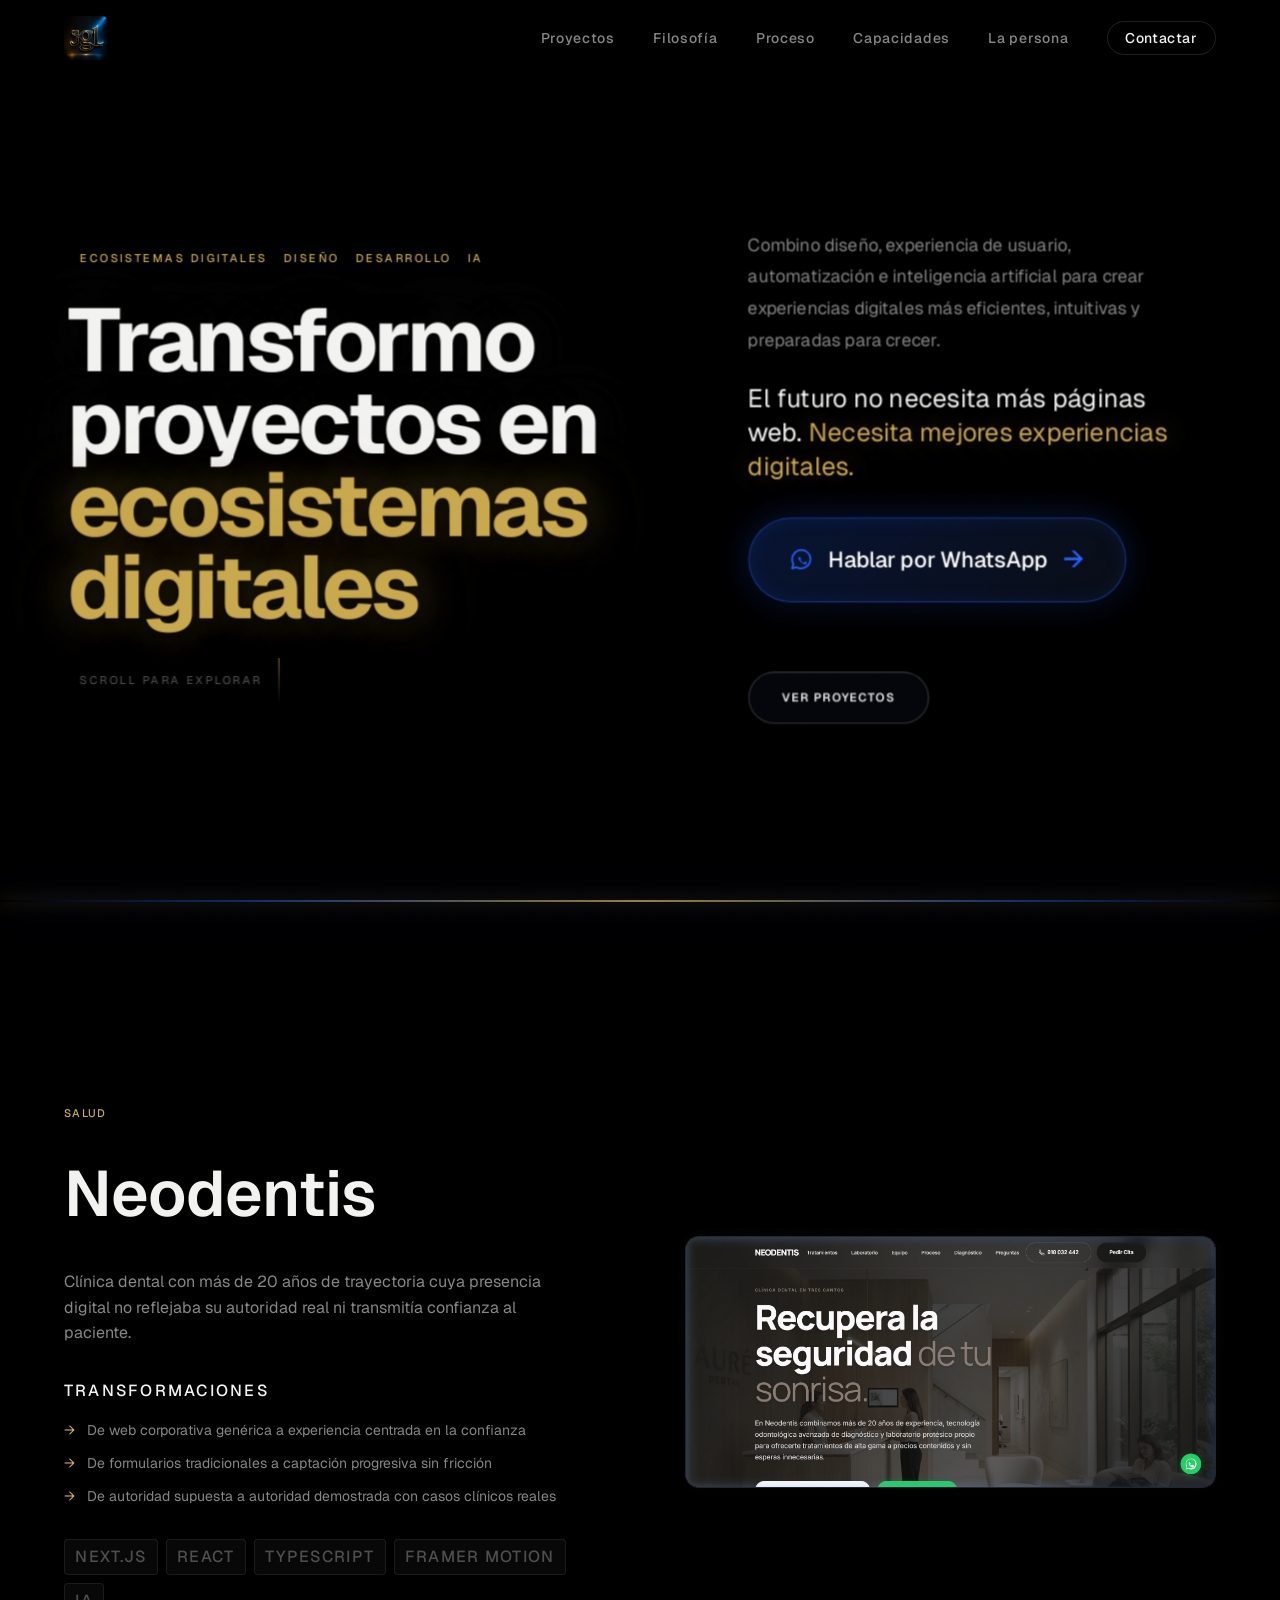
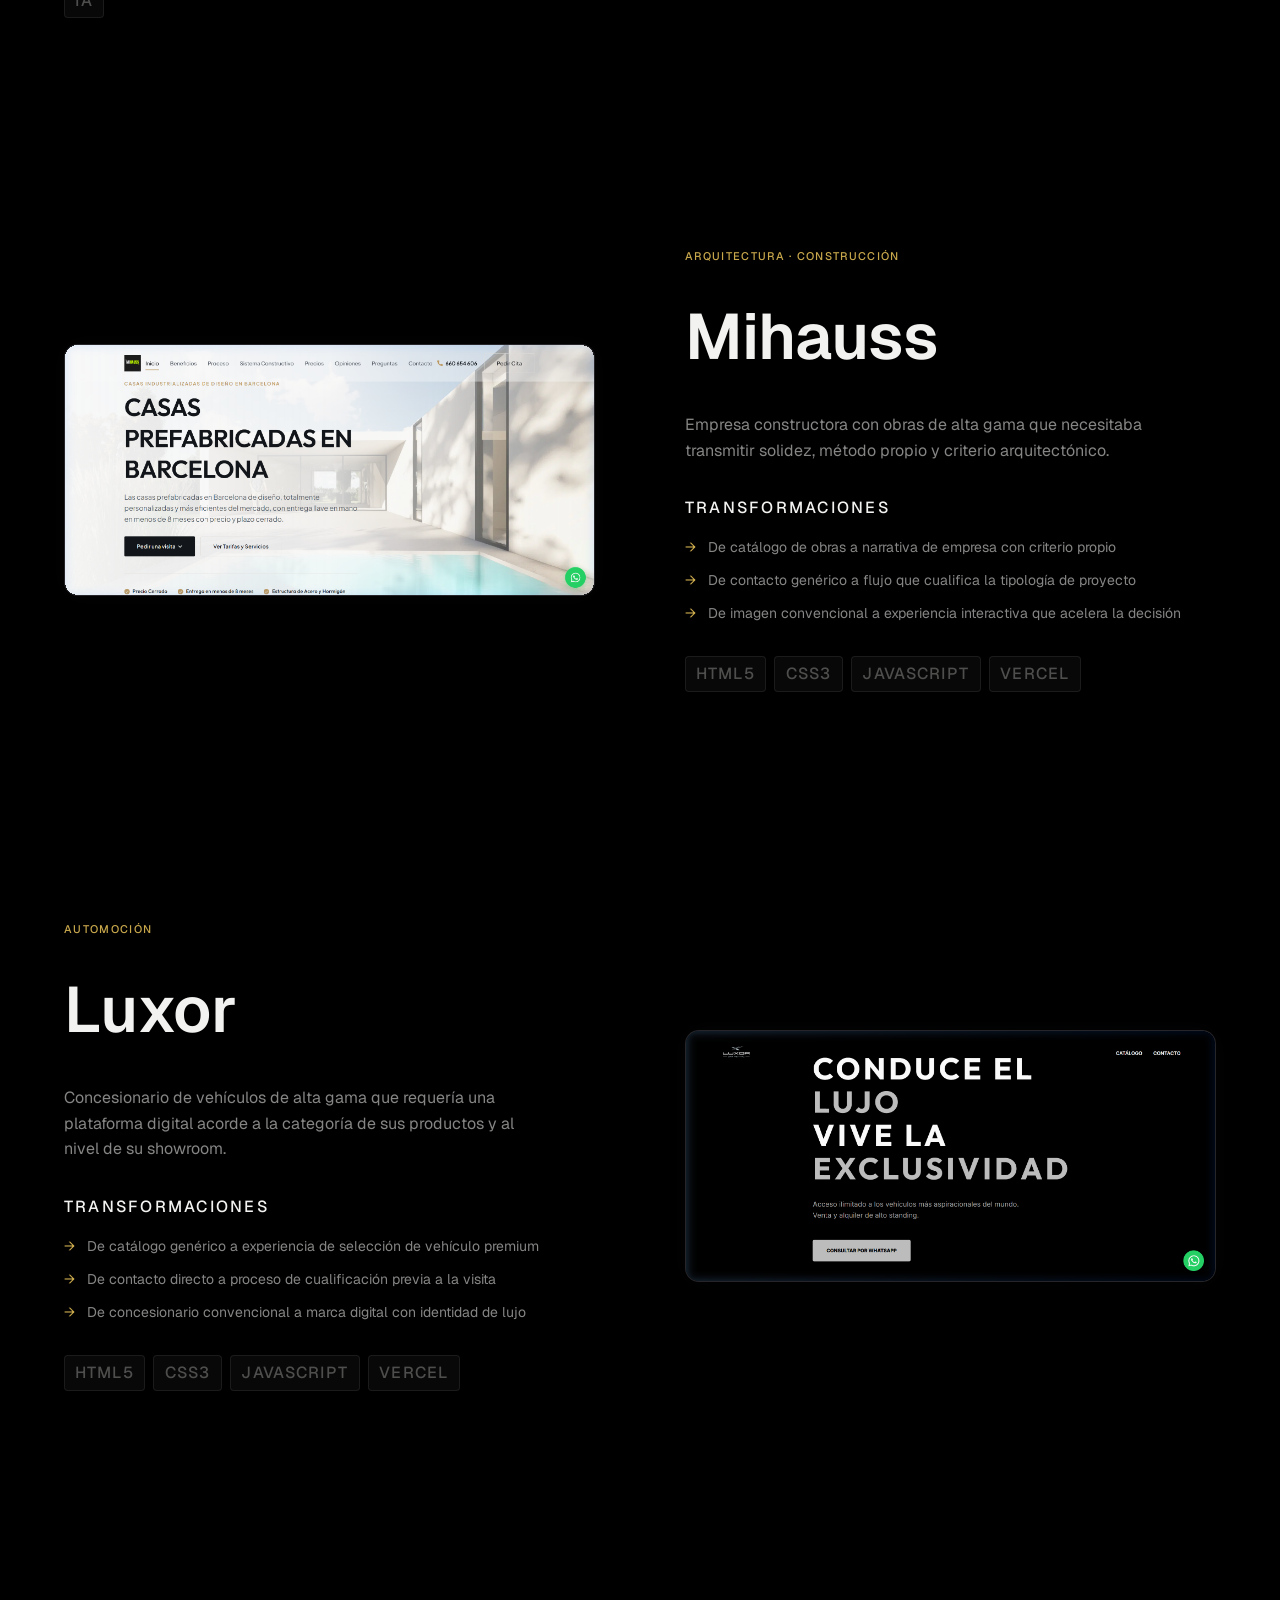
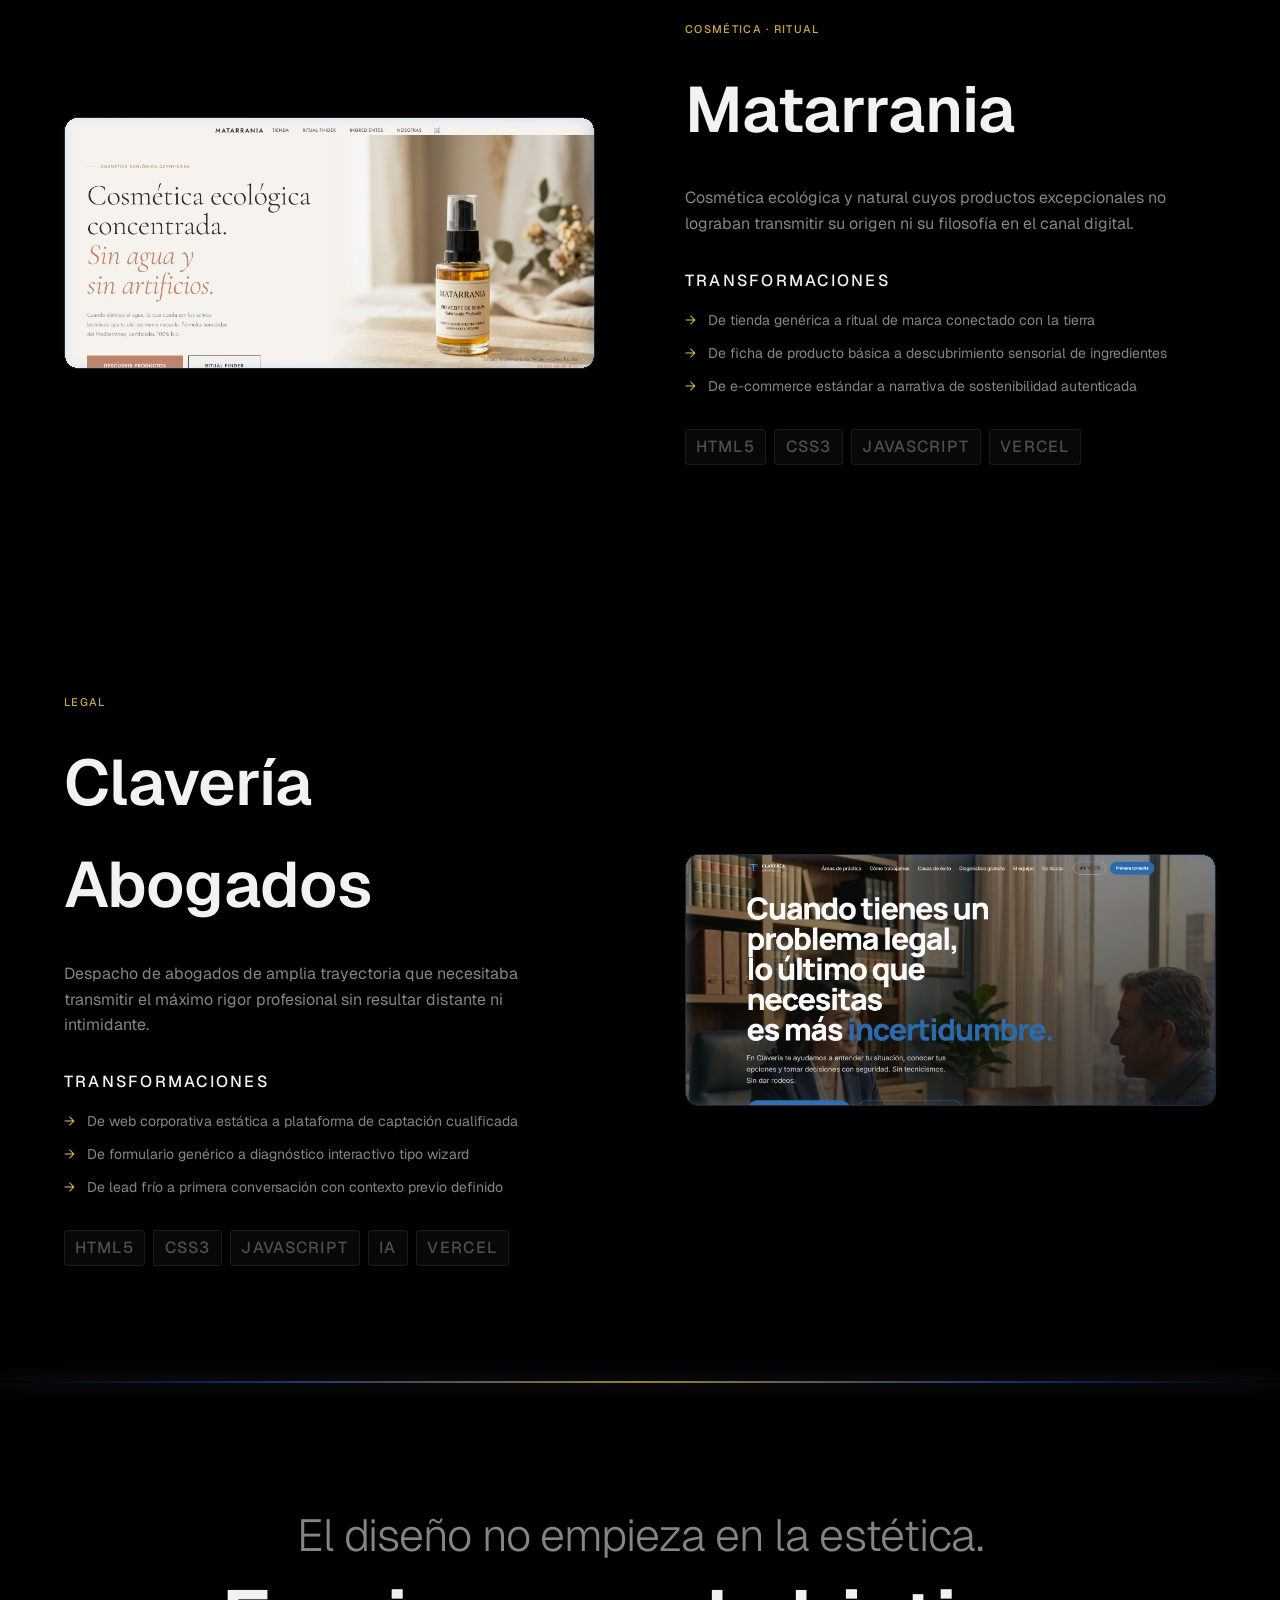
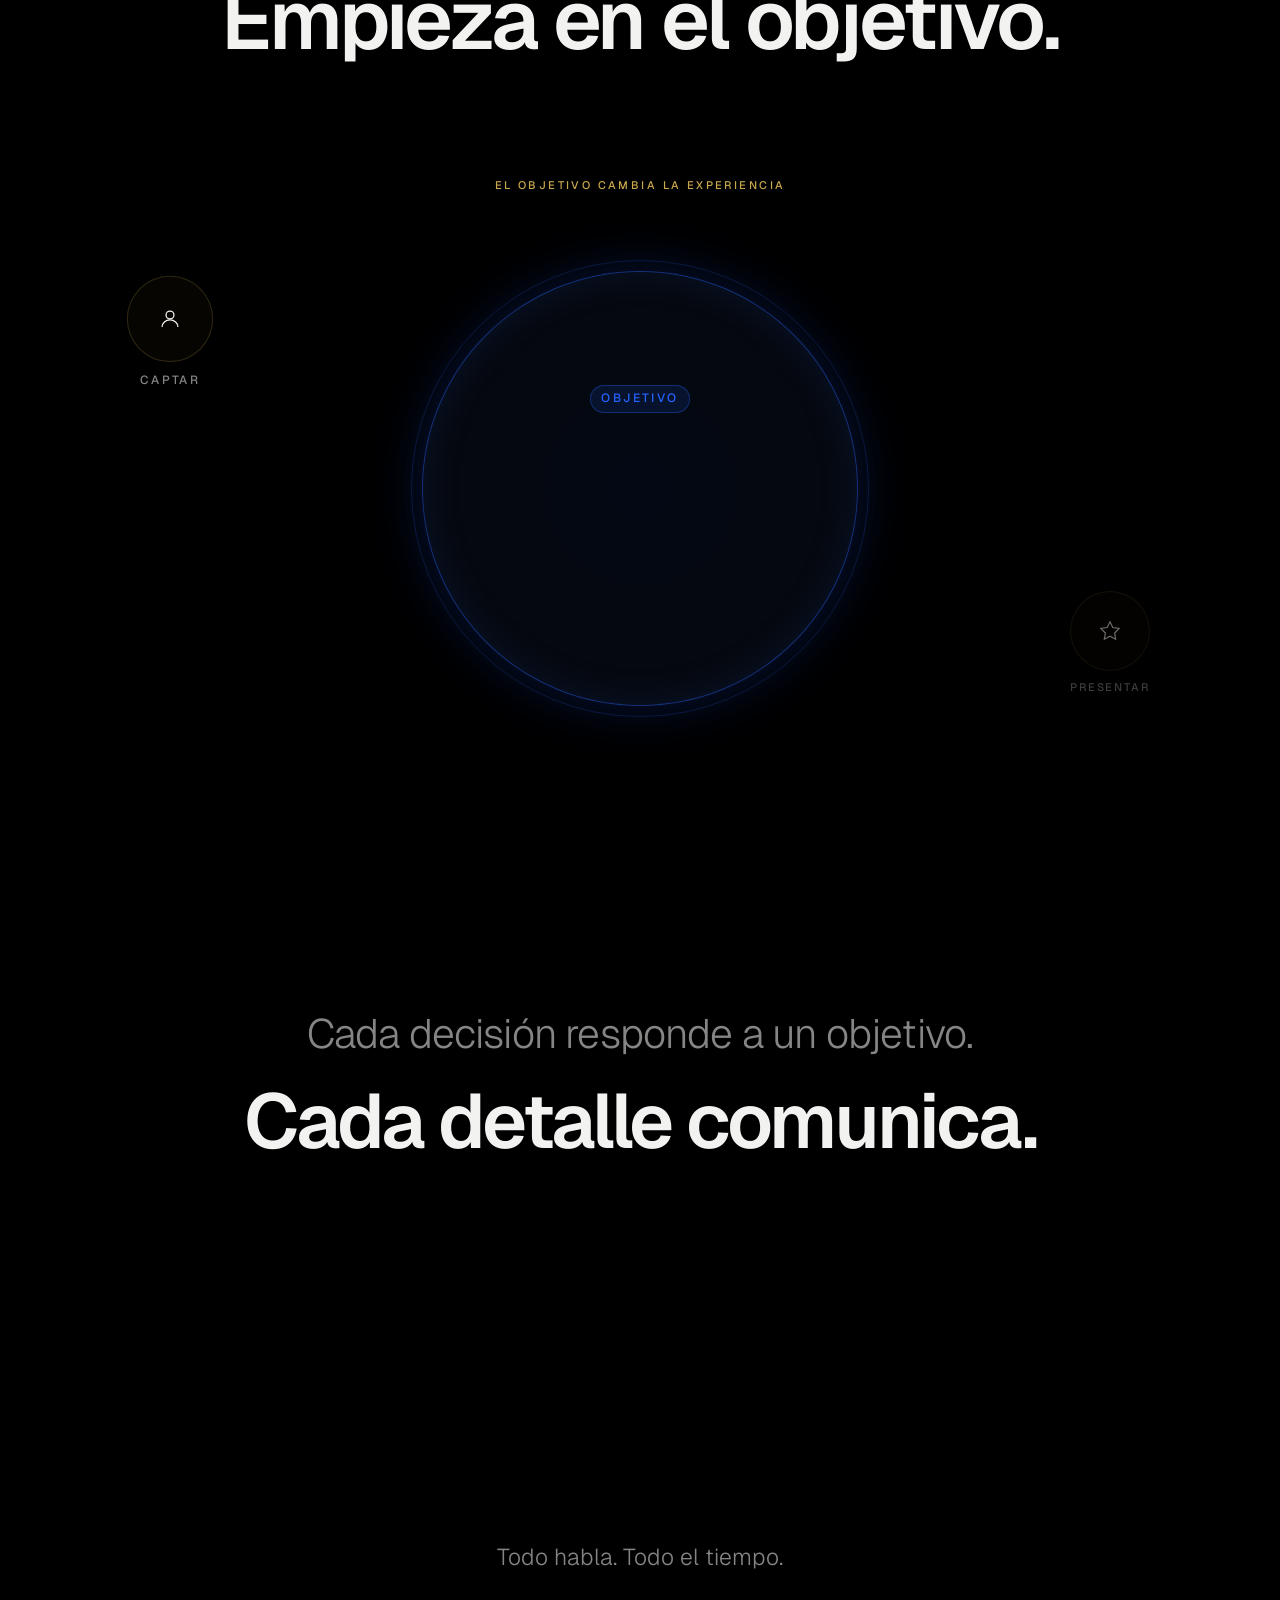
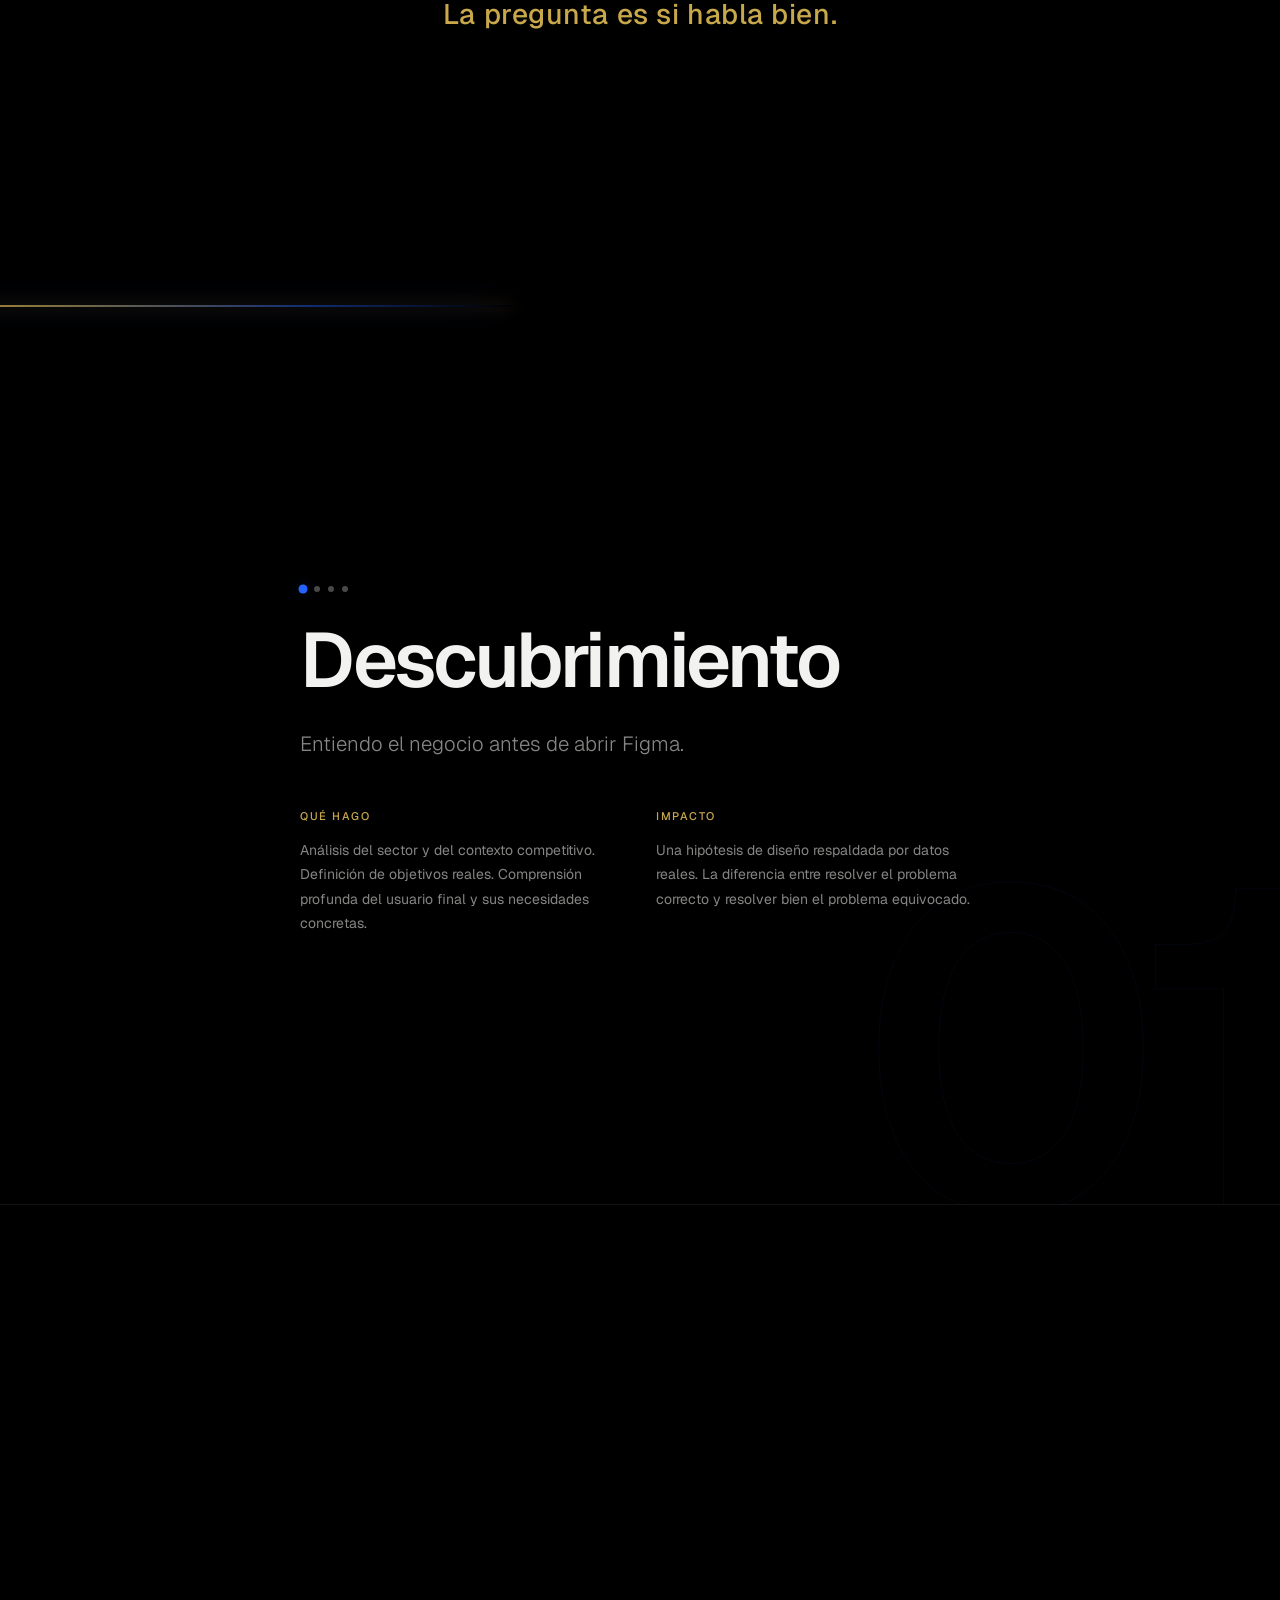
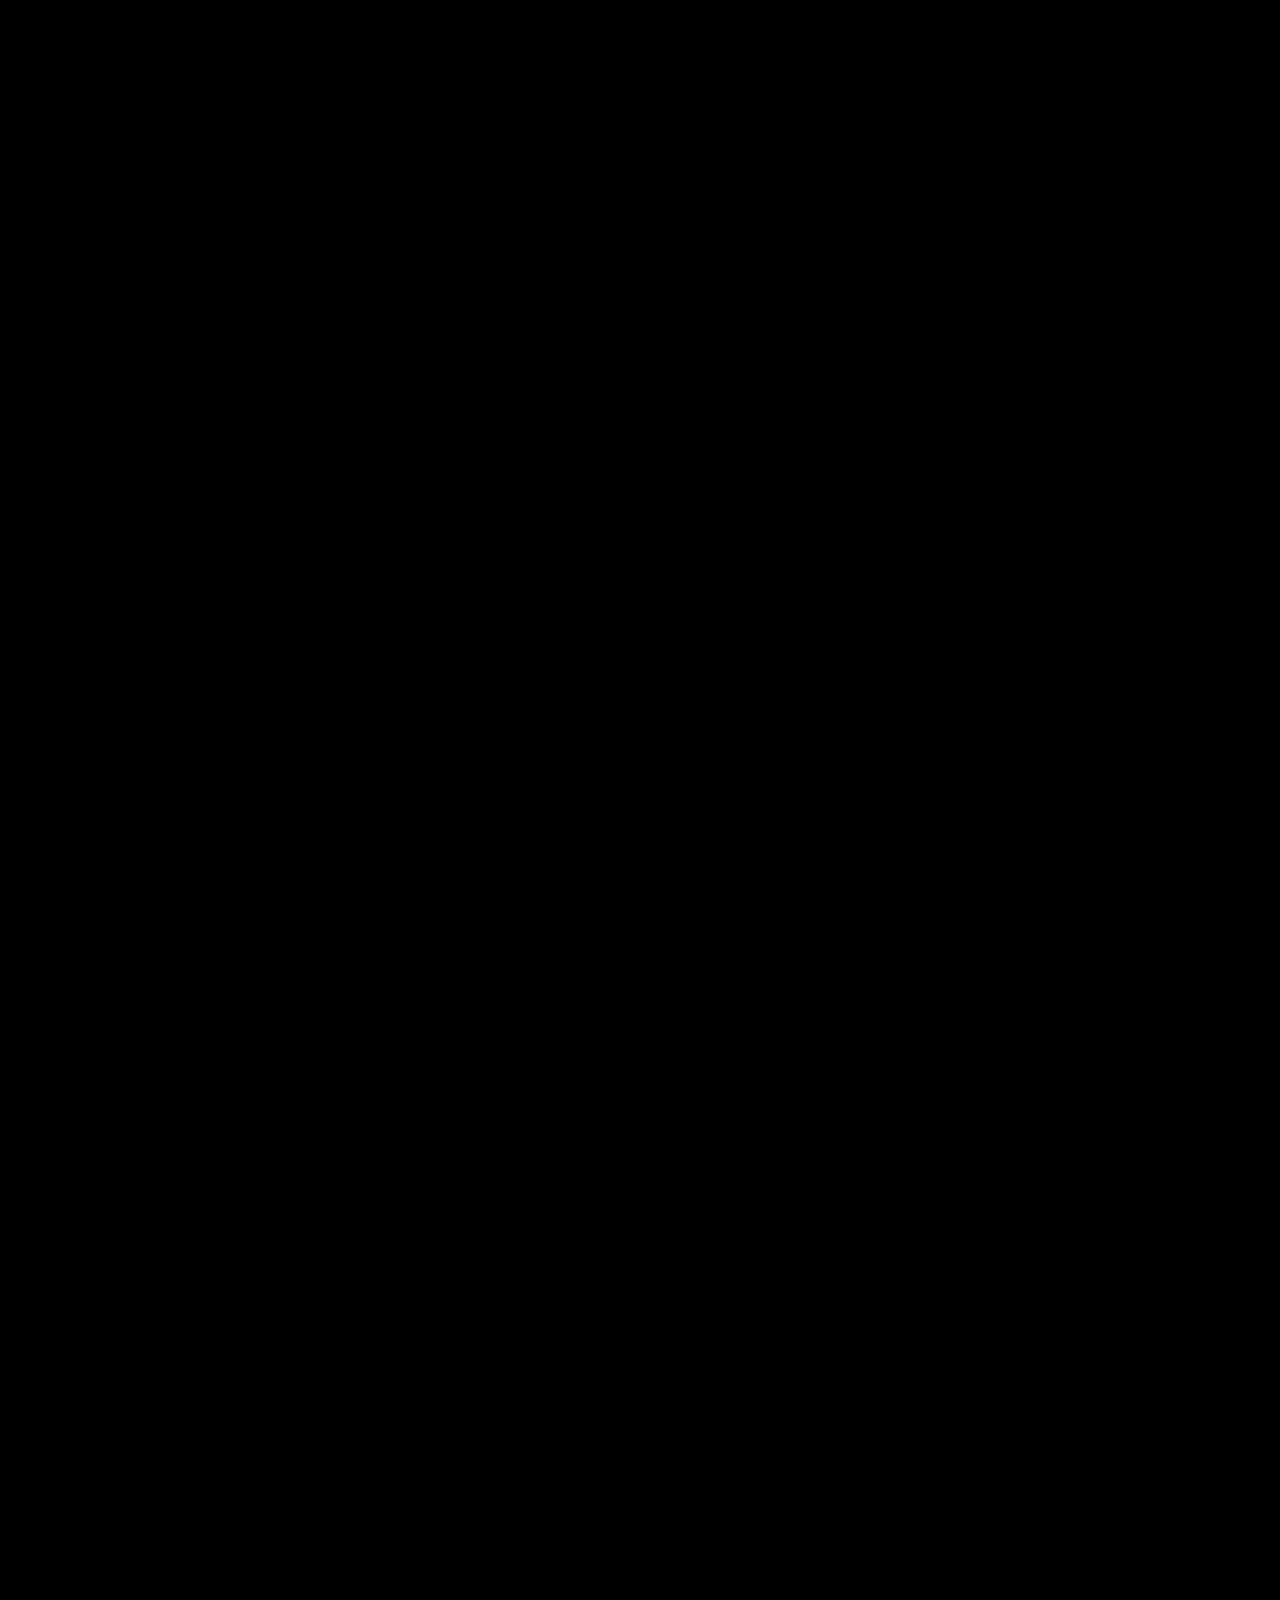
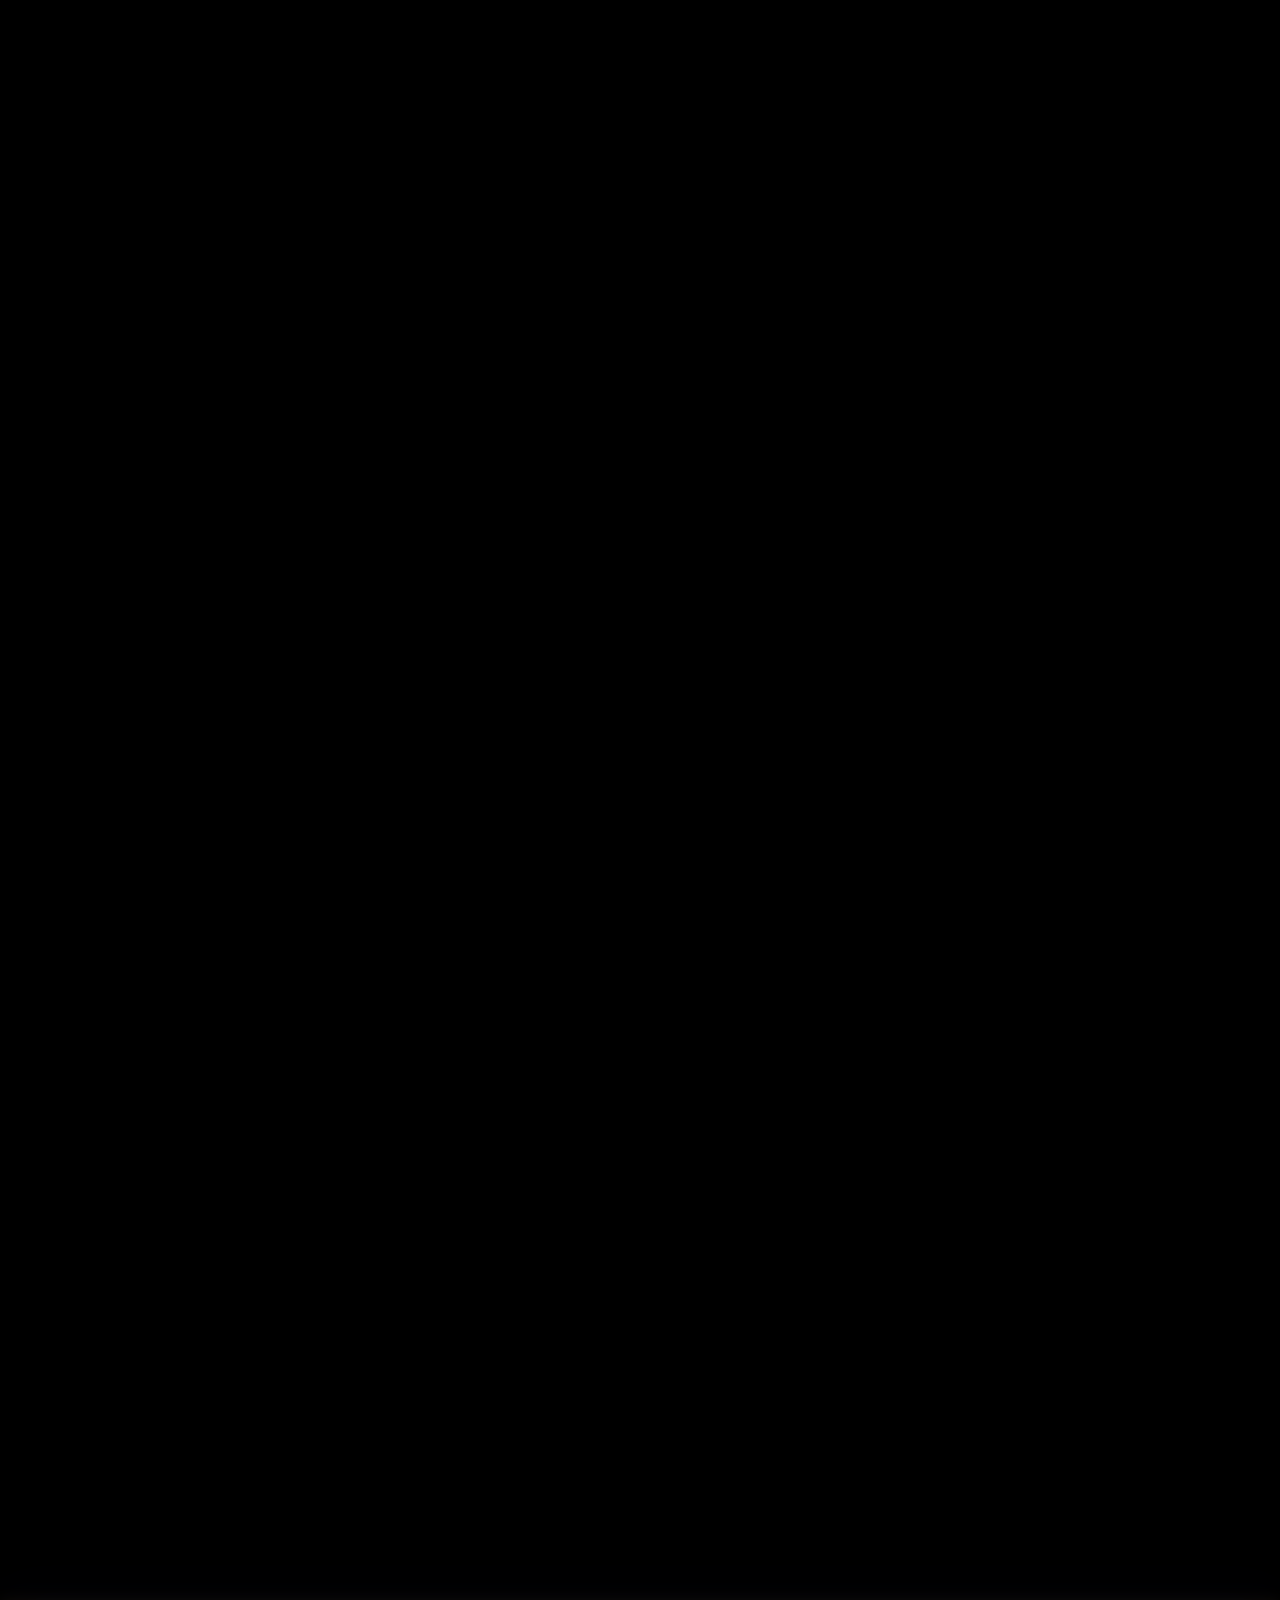
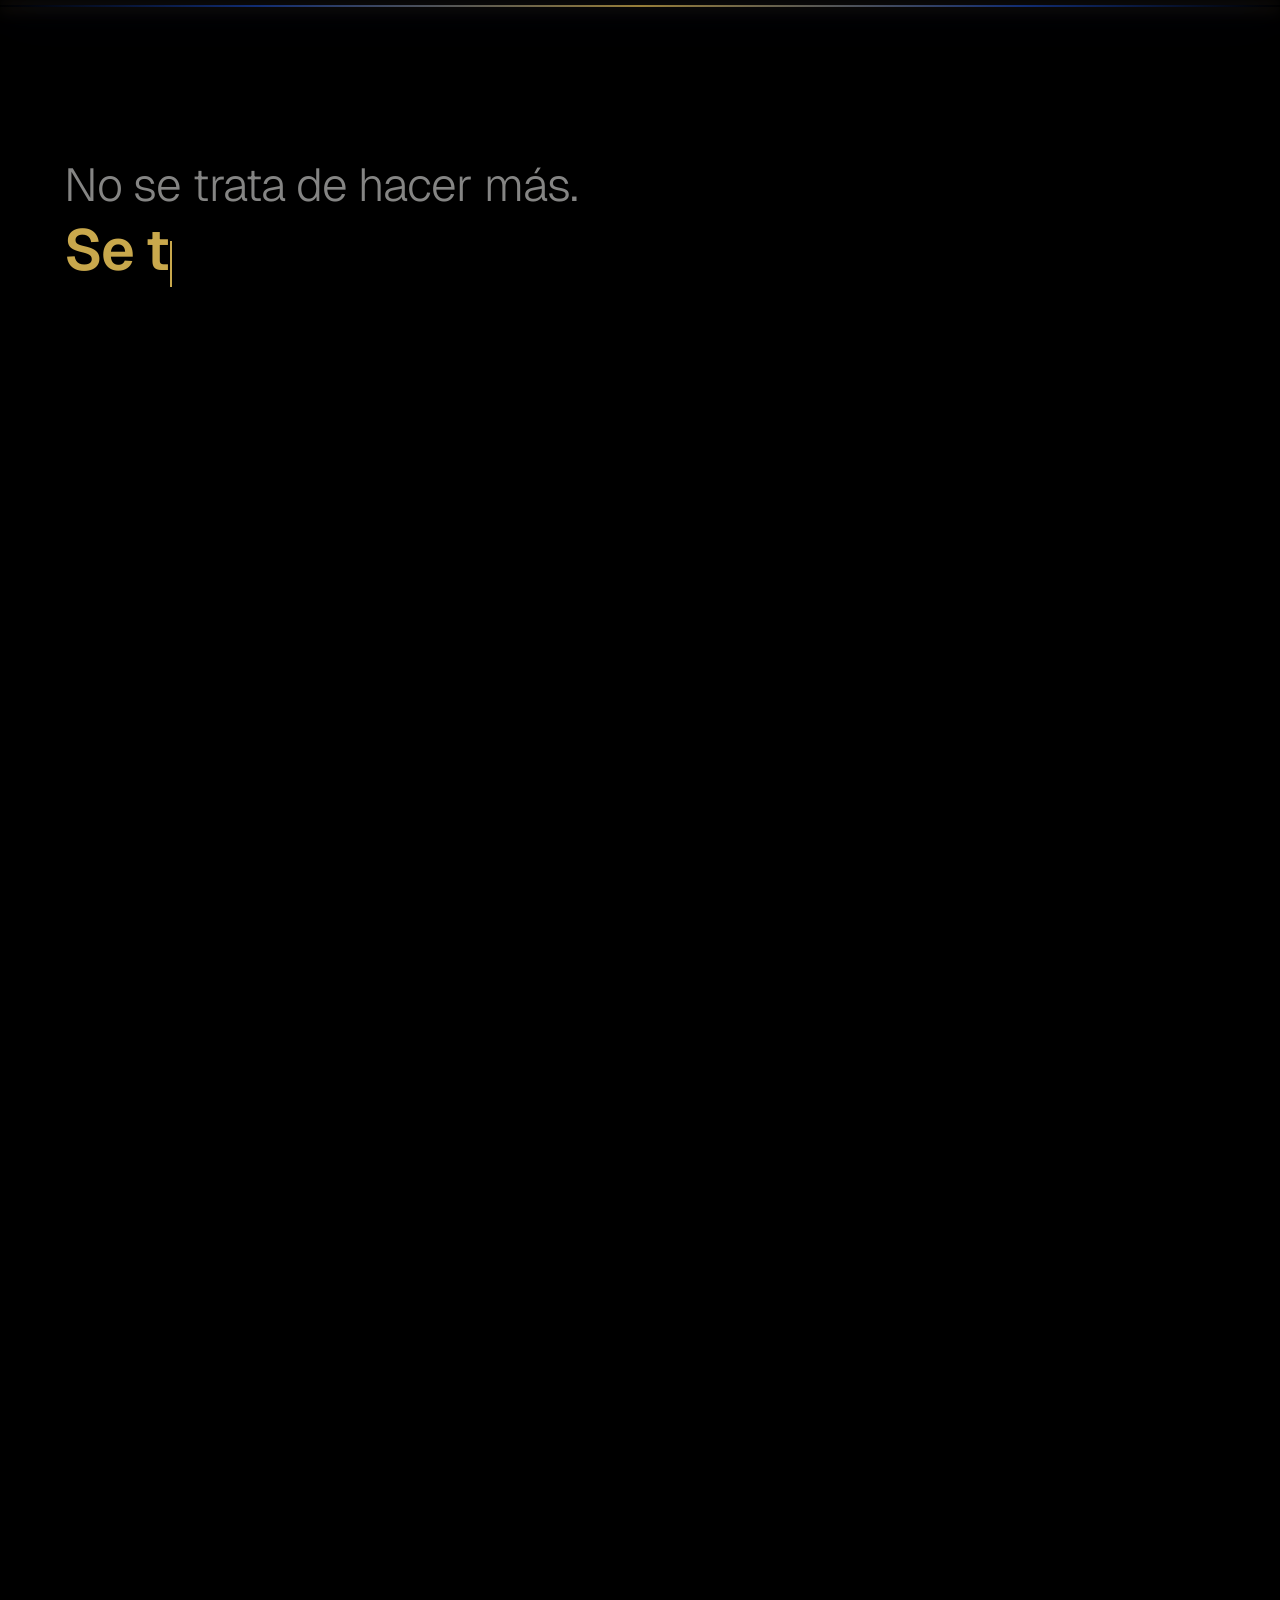
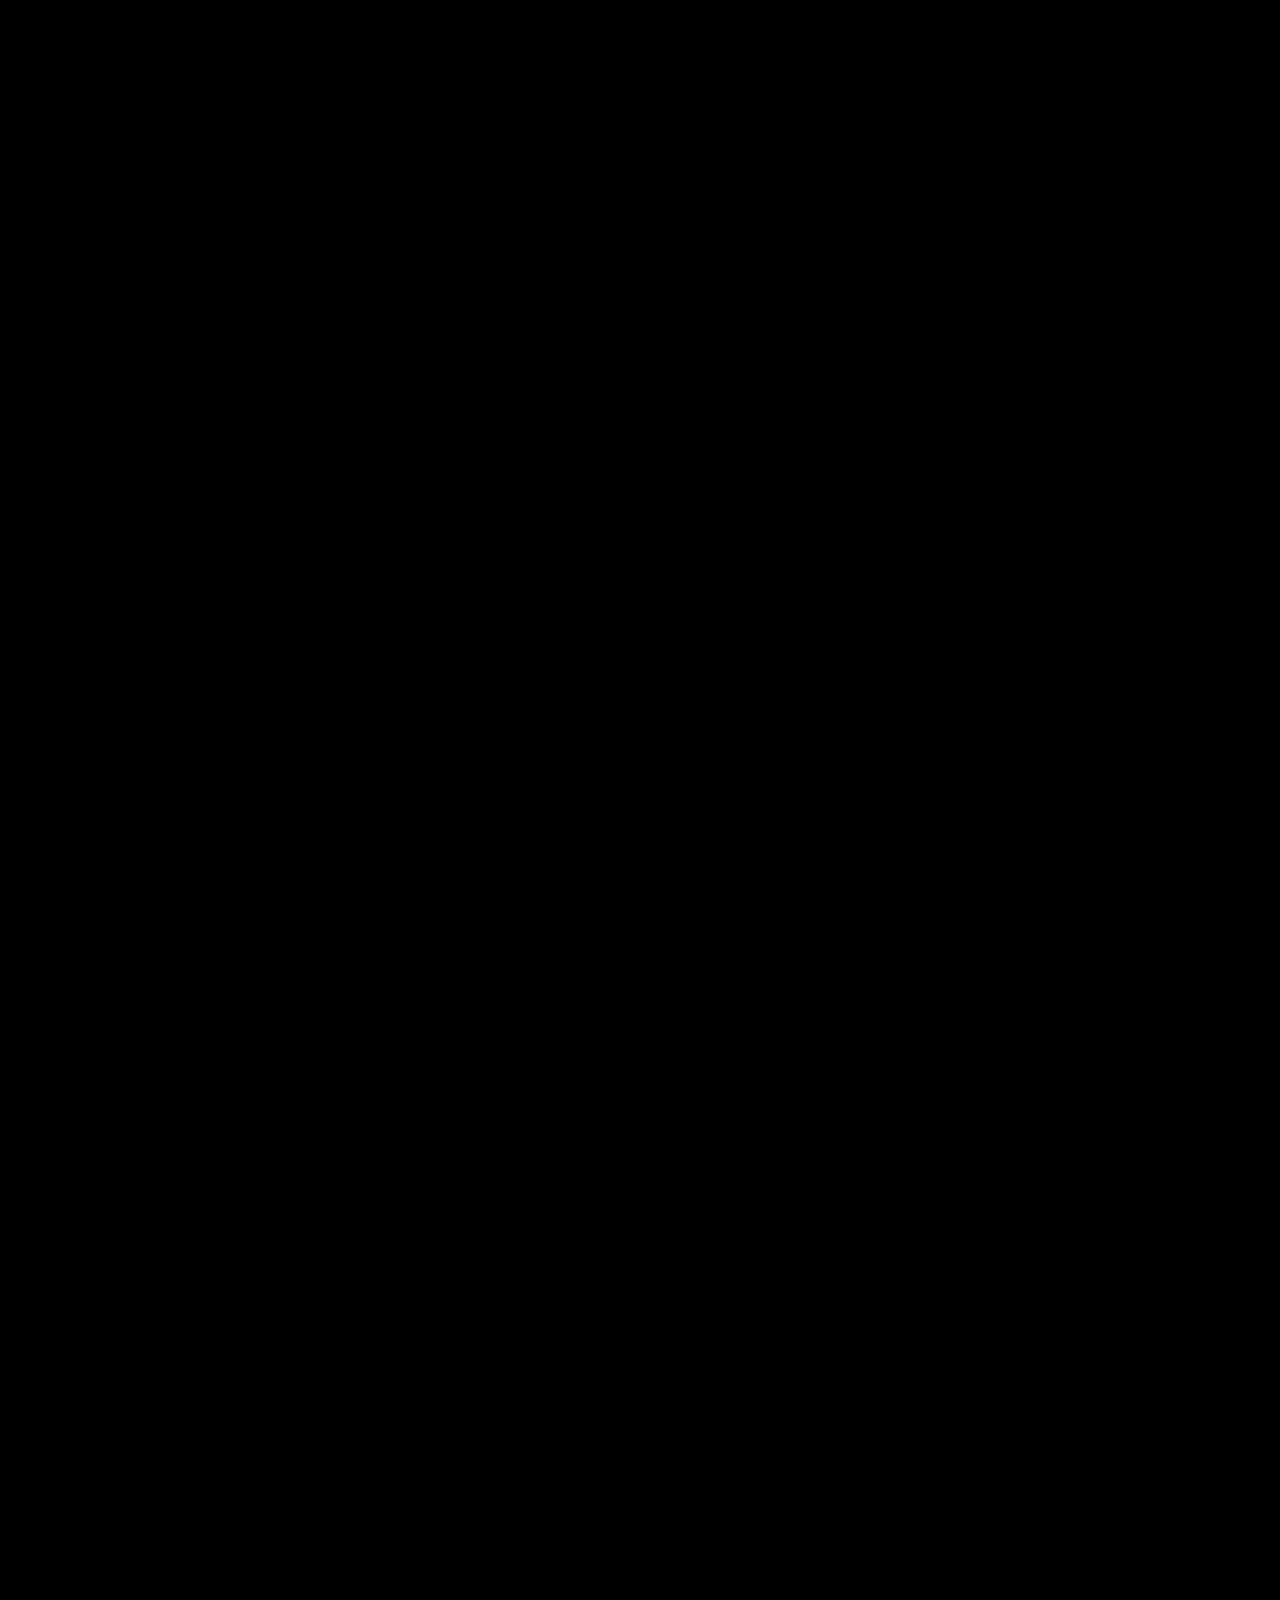
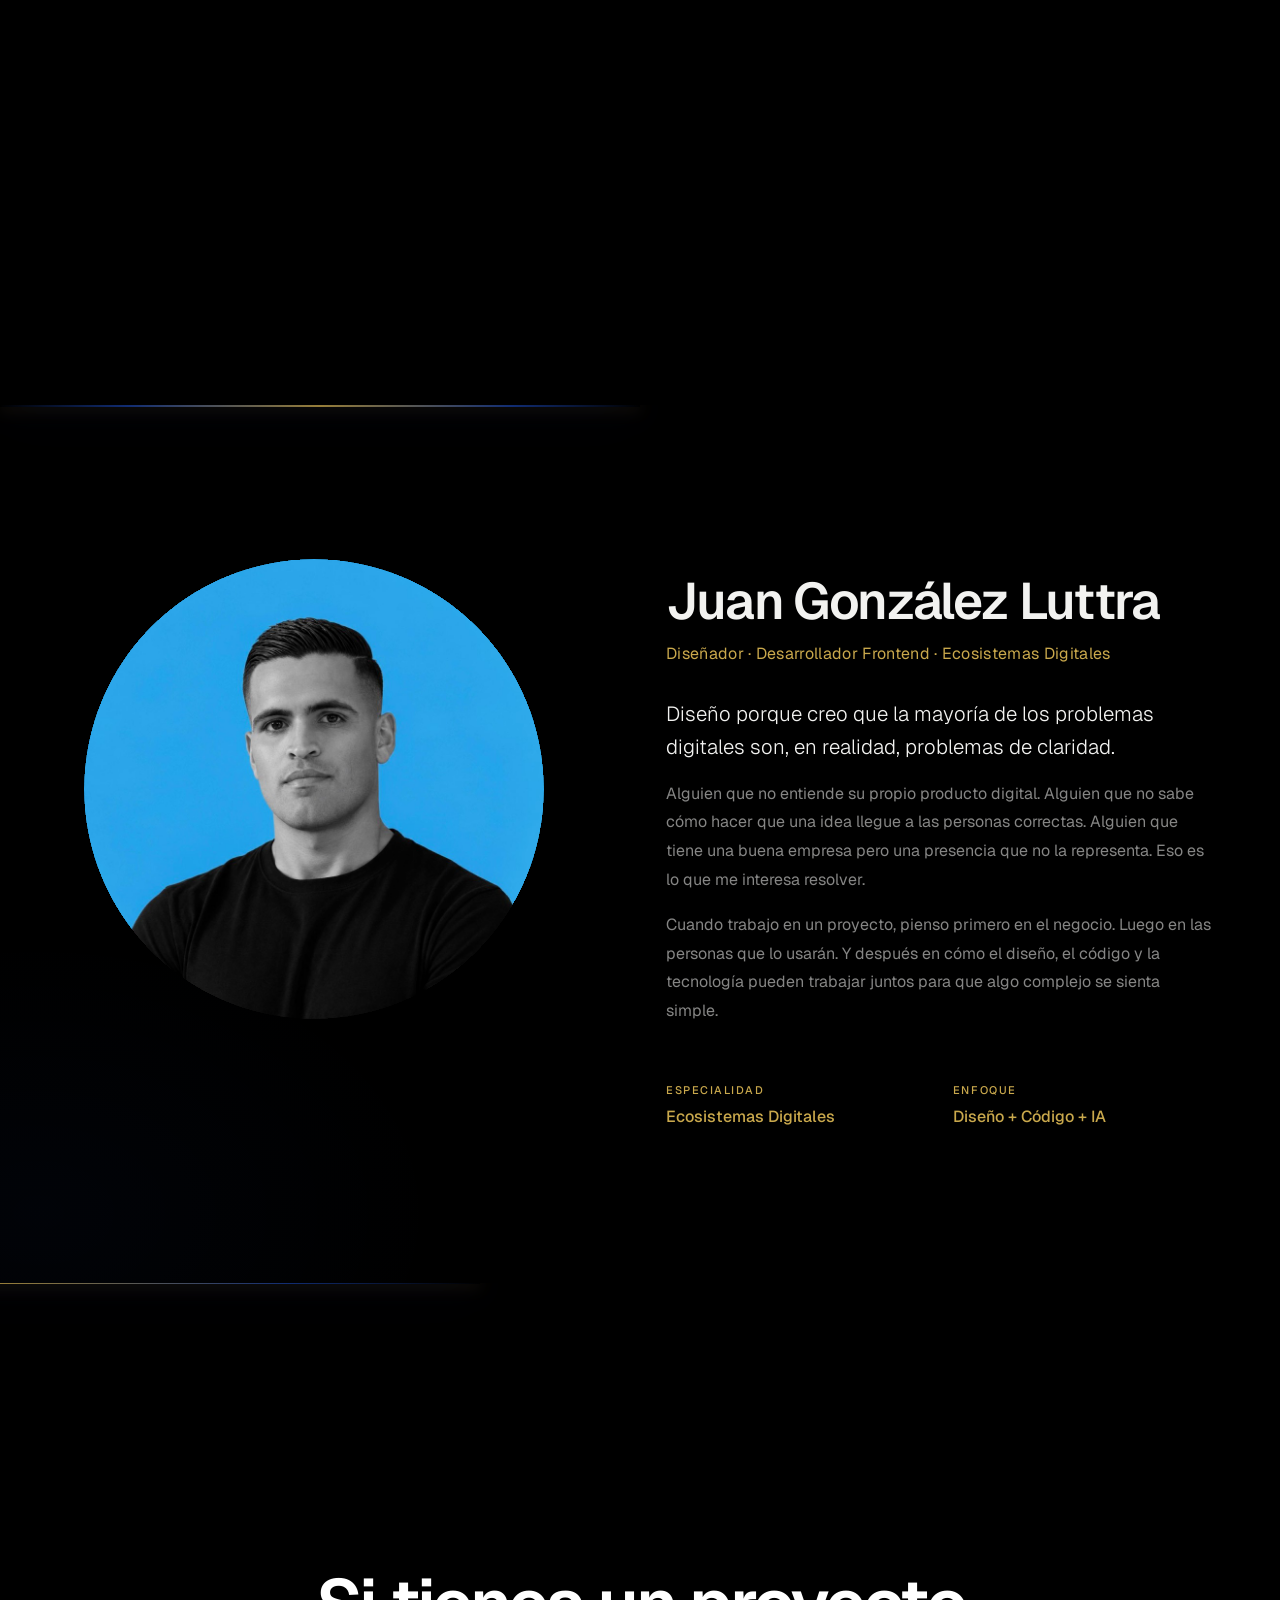
==== commit 9656f917: "fix: optimizacion mobile v62, eliminacion overflow accidental, titular hero ampliado, boton X cierre" ====
--- a/web/index.html
+++ b/web/index.html
@@ -28,17 +28,17 @@
   <link href="https://fonts.googleapis.com/css2?family=Geist:wght@300;400;500;600&display=swap" rel="stylesheet">
 
   <!-- Estilos — orden: tokens → base → ambient → componentes → secciones -->
-  <link rel="stylesheet" href="css/tokens.css?v=61">
-  <link rel="stylesheet" href="css/base.css?v=61">
-  <link rel="stylesheet" href="css/ambient.css?v=61">
-  <link rel="stylesheet" href="css/components.css?v=61">
-  <link rel="stylesheet" href="css/sections/hero.css?v=61">
-  <link rel="stylesheet" href="css/sections/work.css?v=61">
-  <link rel="stylesheet" href="css/sections/philosophy.css?v=61">
-  <link rel="stylesheet" href="css/sections/process.css?v=61">
-  <link rel="stylesheet" href="css/sections/capabilities.css?v=61">
-  <link rel="stylesheet" href="css/sections/about.css?v=61">
-  <link rel="stylesheet" href="css/sections/contact.css?v=61">
+  <link rel="stylesheet" href="css/tokens.css?v=62">
+  <link rel="stylesheet" href="css/base.css?v=62">
+  <link rel="stylesheet" href="css/ambient.css?v=62">
+  <link rel="stylesheet" href="css/components.css?v=62">
+  <link rel="stylesheet" href="css/sections/hero.css?v=62">
+  <link rel="stylesheet" href="css/sections/work.css?v=62">
+  <link rel="stylesheet" href="css/sections/philosophy.css?v=62">
+  <link rel="stylesheet" href="css/sections/process.css?v=62">
+  <link rel="stylesheet" href="css/sections/capabilities.css?v=62">
+  <link rel="stylesheet" href="css/sections/about.css?v=62">
+  <link rel="stylesheet" href="css/sections/contact.css?v=62">
 
   <!-- Datos estructurados JSON-LD -->
   <script type="application/ld+json">
@@ -132,8 +132,15 @@
 
     </div>
 
-    <!-- Menú mobile — pantalla completa -->
+    <!-- Menú mobile — pantalla completa con botón X de cierre -->
     <div class="nav__mobile" id="navMobile" aria-hidden="true" role="dialog" aria-label="Menú de navegación">
+      <button class="nav__mobile-close" id="navMobileClose" aria-label="Cerrar menú">
+        <svg width="24" height="24" viewBox="0 0 24 24" fill="none" stroke="currentColor" stroke-width="1.8" stroke-linecap="round" stroke-linejoin="round" aria-hidden="true">
+          <line x1="18" y1="6" x2="6" y2="18"></line>
+          <line x1="6" y1="6" x2="18" y2="18"></line>
+        </svg>
+      </button>
+
       <a href="#trabajo"     aria-label="Ir a Proyectos">Proyectos</a>
       <a href="#filosofia"   aria-label="Ir a Filosofía">Filosofía</a>
       <a href="#proceso"     aria-label="Ir a Proceso">Proceso</a>
--- a/web/css/base.css
+++ b/web/css/base.css
@@ -13,7 +13,8 @@
 html {
   scroll-behavior: auto;
   -webkit-text-size-adjust: 100%;
-  overflow-x: clip; /* Bloquea cualquier desplazamiento horizontal en toda la web */
+  overflow-x: hidden;
+  max-width: 100%;
   cursor: none; /* Cursor nativo oculto: se usa el cursor personalizado */
 }
 
@@ -23,11 +24,24 @@
   font-weight: var(--font-weight-regular);
   line-height: 1.6;
   color: var(--color-text-primary);
-  background-color: #000; /* Fallback negro puro (cubre antes de que cargue el vídeo) */
+  background-color: #000; /* Fallback negro puro */
   -webkit-font-smoothing: antialiased;
   -moz-osx-font-smoothing: grayscale;
-  /* Sin overflow-x en body: es necesario para que position:sticky funcione correctamente */
-  cursor: none; /* Cursor nativo oculto */
+  overflow-x: hidden;
+  max-width: 100%;
+  position: relative;
+  cursor: none;
+}
+
+@media (max-width: 900px) {
+  html, body {
+    overflow-x: hidden !important;
+    max-width: 100vw !important;
+  }
+  main {
+    overflow-x: hidden;
+    max-width: 100%;
+  }
 }
 
 /* ---- Transport Overlay — Transición cinemática de salto entre secciones ---- */
--- a/web/css/components.css
+++ b/web/css/components.css
@@ -157,22 +157,27 @@
   transform-origin: center;
 }
 
-/* Mobile menu overlay */
+/* Mobile menu overlay — encuadre perfecto dentro del viewport */
 .nav__mobile {
   display: none;
   position: fixed;
   inset: 0;
-  z-index: 99;
-  background: rgba(8, 8, 8, 0.97);
-  backdrop-filter: blur(20px);
+  width: 100vw;
+  height: 100dvh;
+  z-index: 99999;
+  background: rgba(6, 9, 18, 0.96);
+  backdrop-filter: blur(24px) saturate(180%);
+  -webkit-backdrop-filter: blur(24px) saturate(180%);
   flex-direction: column;
   align-items: center;
   justify-content: center;
-  gap: var(--space-8);
-  padding: var(--space-8);
+  gap: clamp(1.2rem, 3.5vh, 2.4rem);
+  padding: clamp(2rem, 6vw, 4rem) var(--container-padding);
   opacity: 0;
   pointer-events: none;
   transition: opacity var(--duration-base) var(--ease-out);
+  overflow-y: auto;
+  box-sizing: border-box;
 }
 
 .nav__mobile.is-open {
@@ -180,15 +185,43 @@
   pointer-events: auto;
 }
 
+/* Botón X de cierre dentro del menú móvil */
+.nav__mobile-close {
+  position: absolute;
+  top: clamp(1rem, 4vw, 1.5rem);
+  right: var(--container-padding);
+  width: 44px;
+  height: 44px;
+  display: flex;
+  align-items: center;
+  justify-content: center;
+  background: rgba(255, 255, 255, 0.06);
+  border: 1px solid rgba(255, 255, 255, 0.15);
+  border-radius: 50%;
+  color: var(--color-text-primary);
+  cursor: pointer;
+  z-index: 100000;
+  transition: transform 150ms ease, background 150ms ease, border-color 150ms ease;
+  touch-action: manipulation;
+}
+
+.nav__mobile-close:active {
+  transform: scale(0.92);
+  background: rgba(201, 168, 76, 0.15);
+  border-color: var(--color-gold);
+}
+
 .nav__mobile a {
-  font-size: clamp(2rem, 8vw, 3.5rem);
+  font-size: clamp(1.8rem, 7vw, 3.2rem);
   font-weight: var(--font-weight-semibold);
   letter-spacing: -0.03em;
   color: var(--color-text-secondary);
   transition: color var(--duration-fast) var(--ease-out);
-}
-
-.nav__mobile a:hover { color: var(--color-text-primary); }
+  touch-action: manipulation;
+}
+
+.nav__mobile a:hover,
+.nav__mobile a:active { color: var(--color-text-primary); }
 
 /* ---- Responsive ---- */
 @media (max-width: 768px) {
--- a/web/css/sections/hero.css
+++ b/web/css/sections/hero.css
@@ -332,13 +332,13 @@
     padding-top: calc(var(--nav-height) + 2rem);
   }
 
-  .hero__heading  { font-size: clamp(3.0rem, 11vw, 5.8rem); }
+  .hero__heading  { font-size: clamp(3.6rem, 13vw, 6.4rem); }
   .hero__right    { gap: var(--space-5); }
-  .hero__statement { font-size: clamp(1.05rem, 2.5vw, 1.35rem); }
+  .hero__statement { font-size: clamp(1.1rem, 2.8vw, 1.4rem); }
 }
 
 @media (max-width: 600px) {
-  .hero__heading  { font-size: clamp(2.8rem, 12.2vw, 4.8rem); }
+  .hero__heading  { font-size: clamp(3.3rem, 14.5vw, 5.4rem); }
   .hero__ctas     { flex-direction: column; }
   .hero__btn      { justify-content: center; }
 }
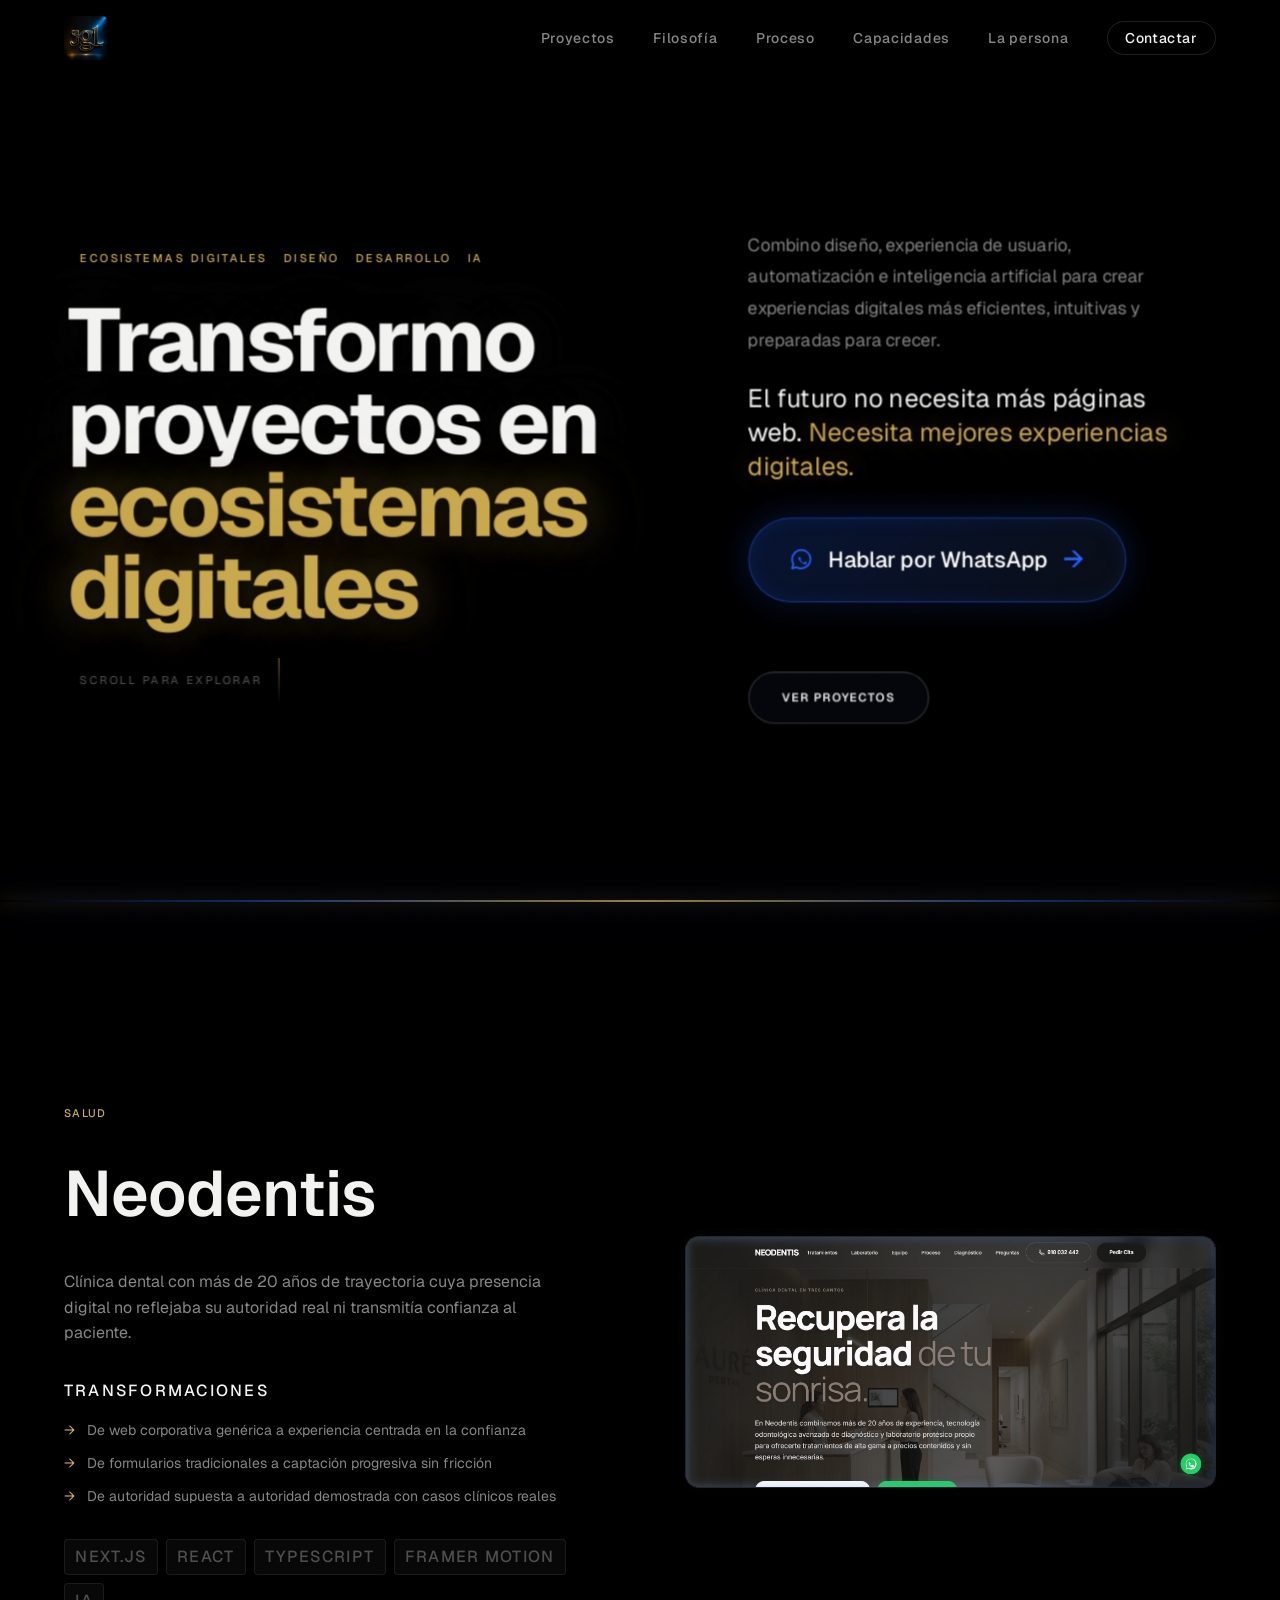
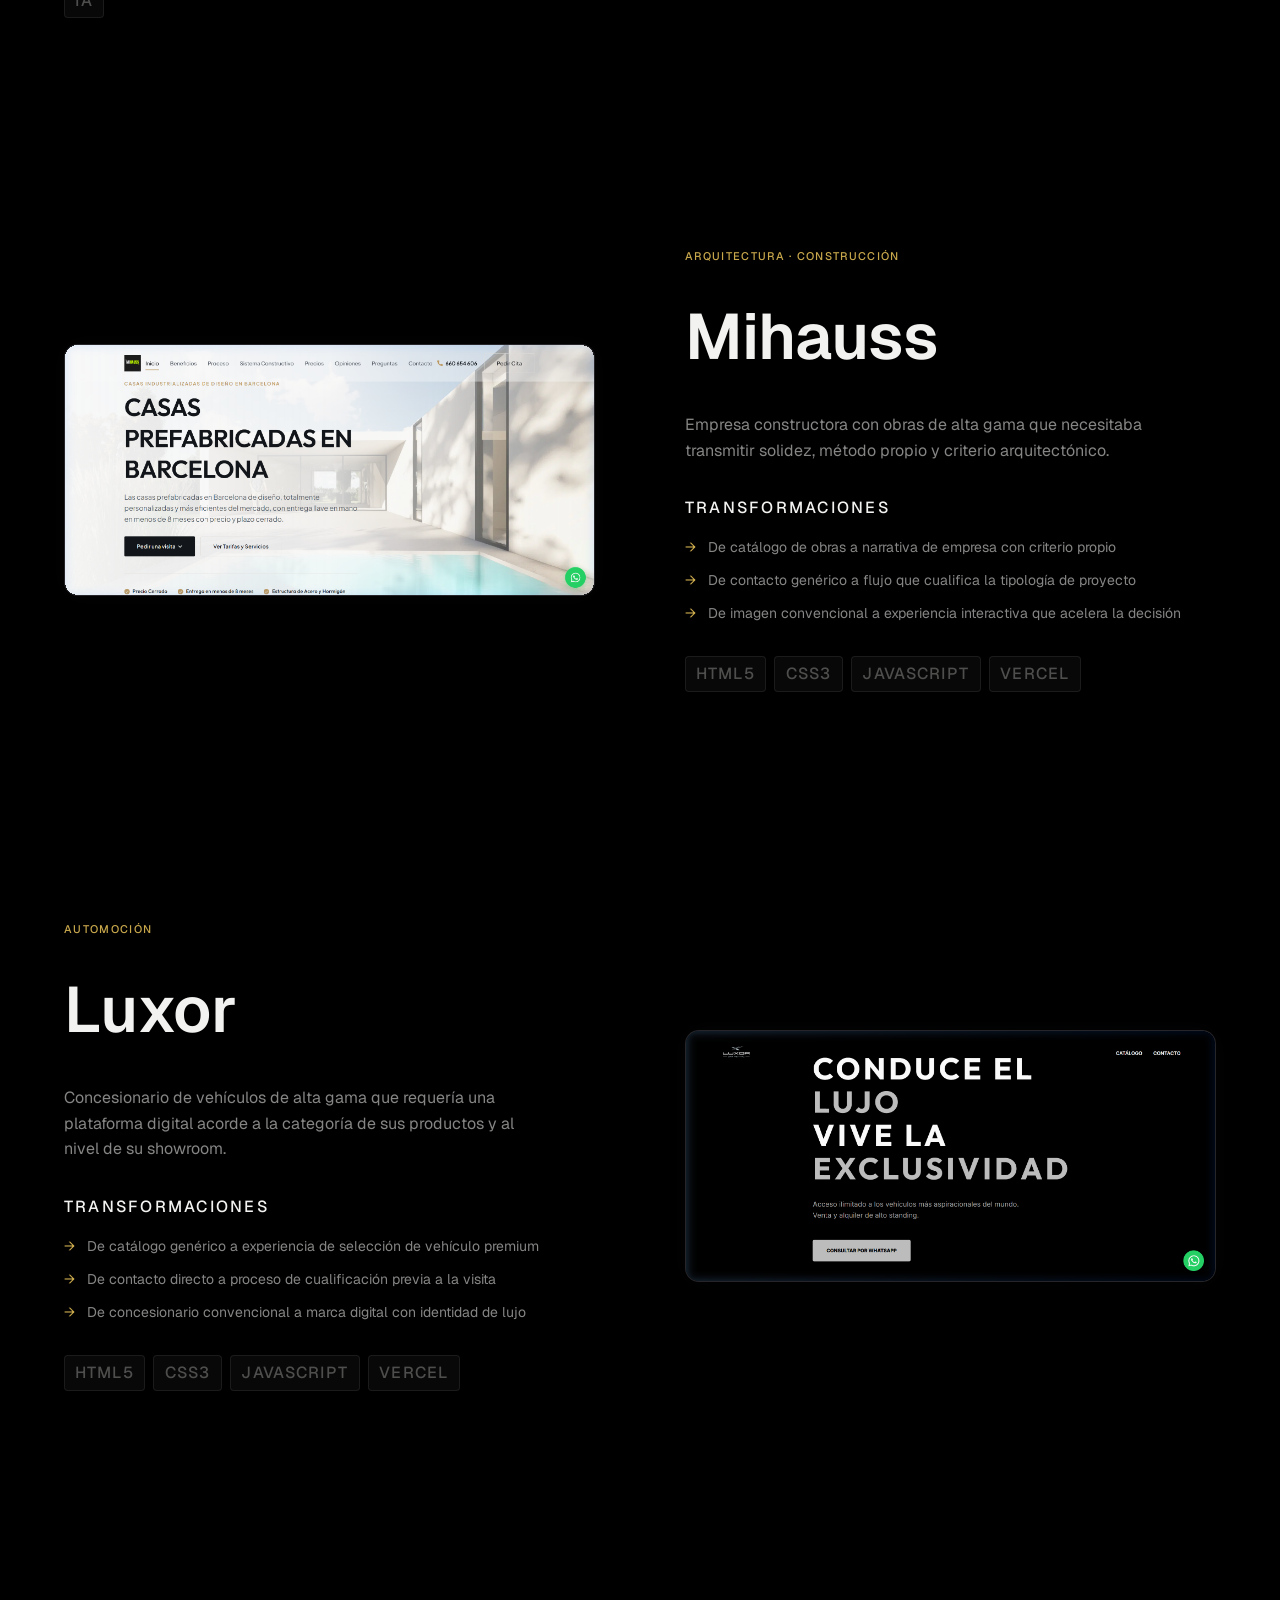
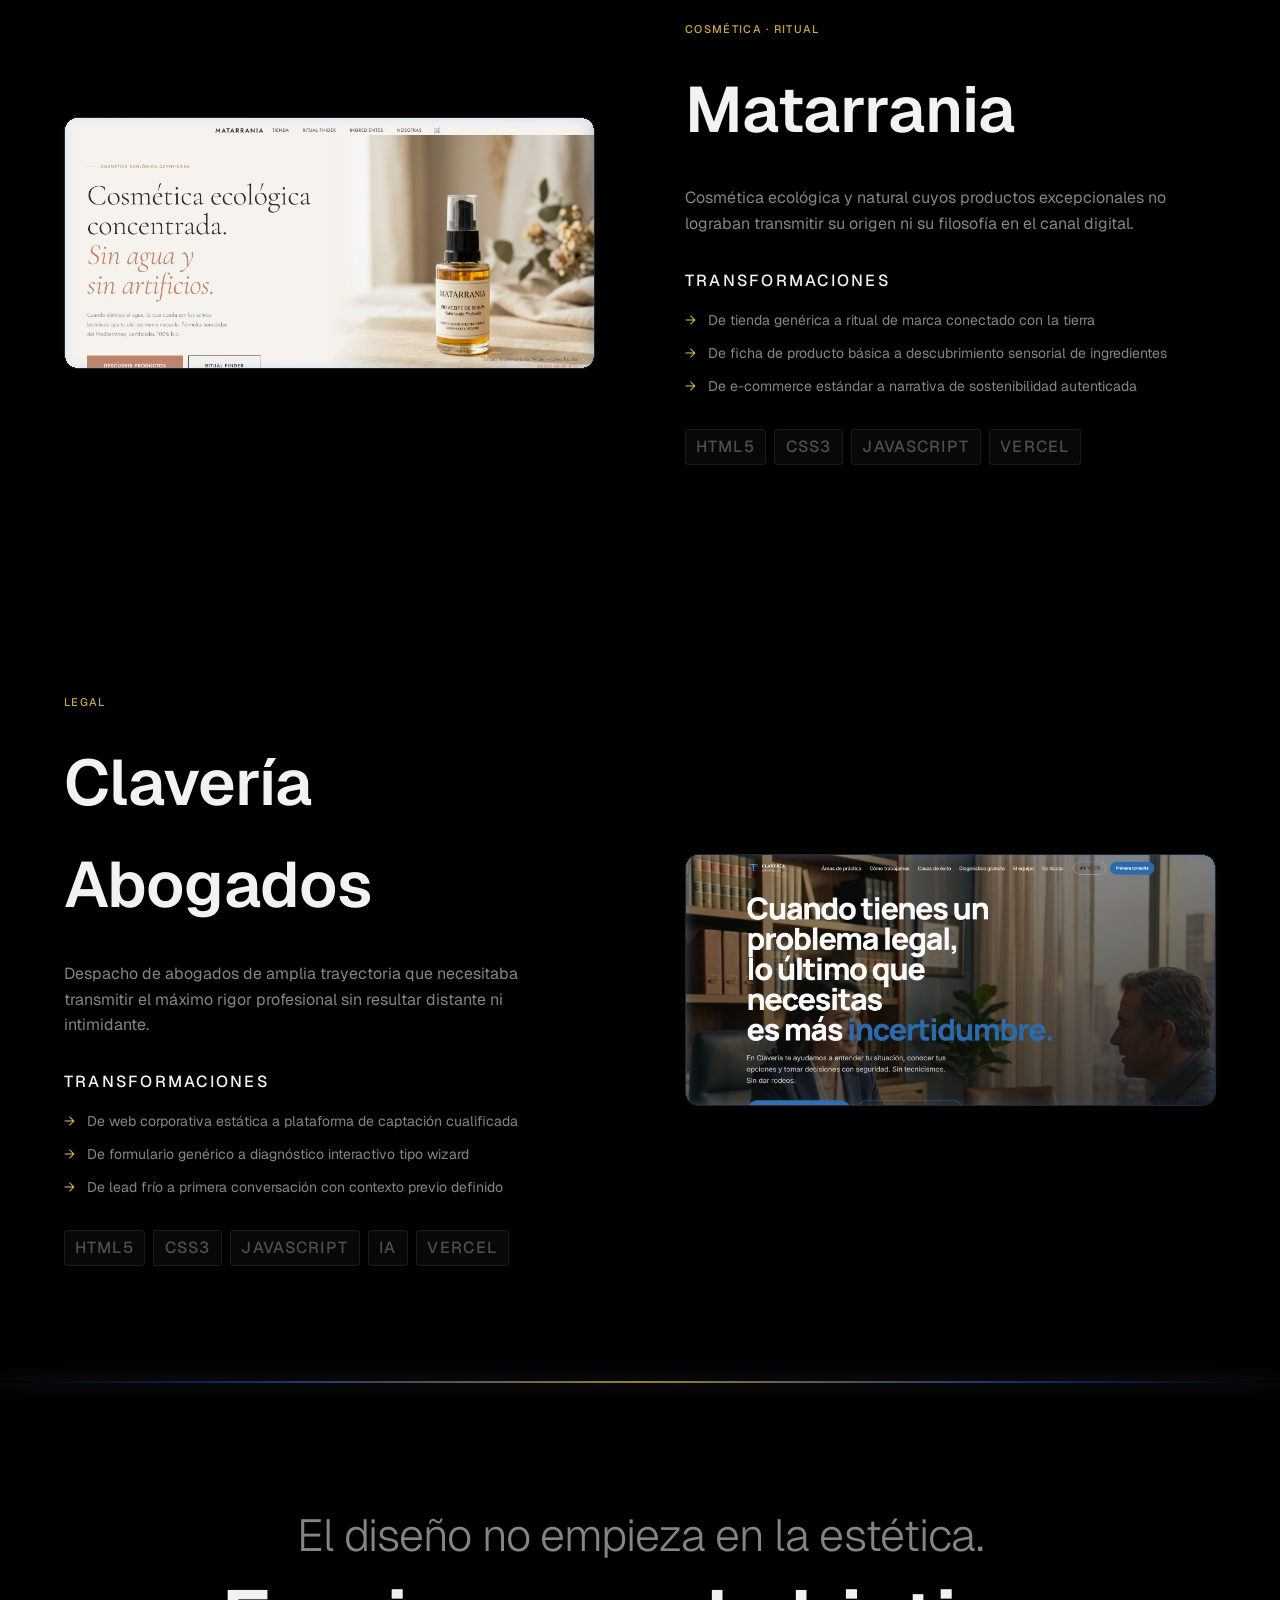
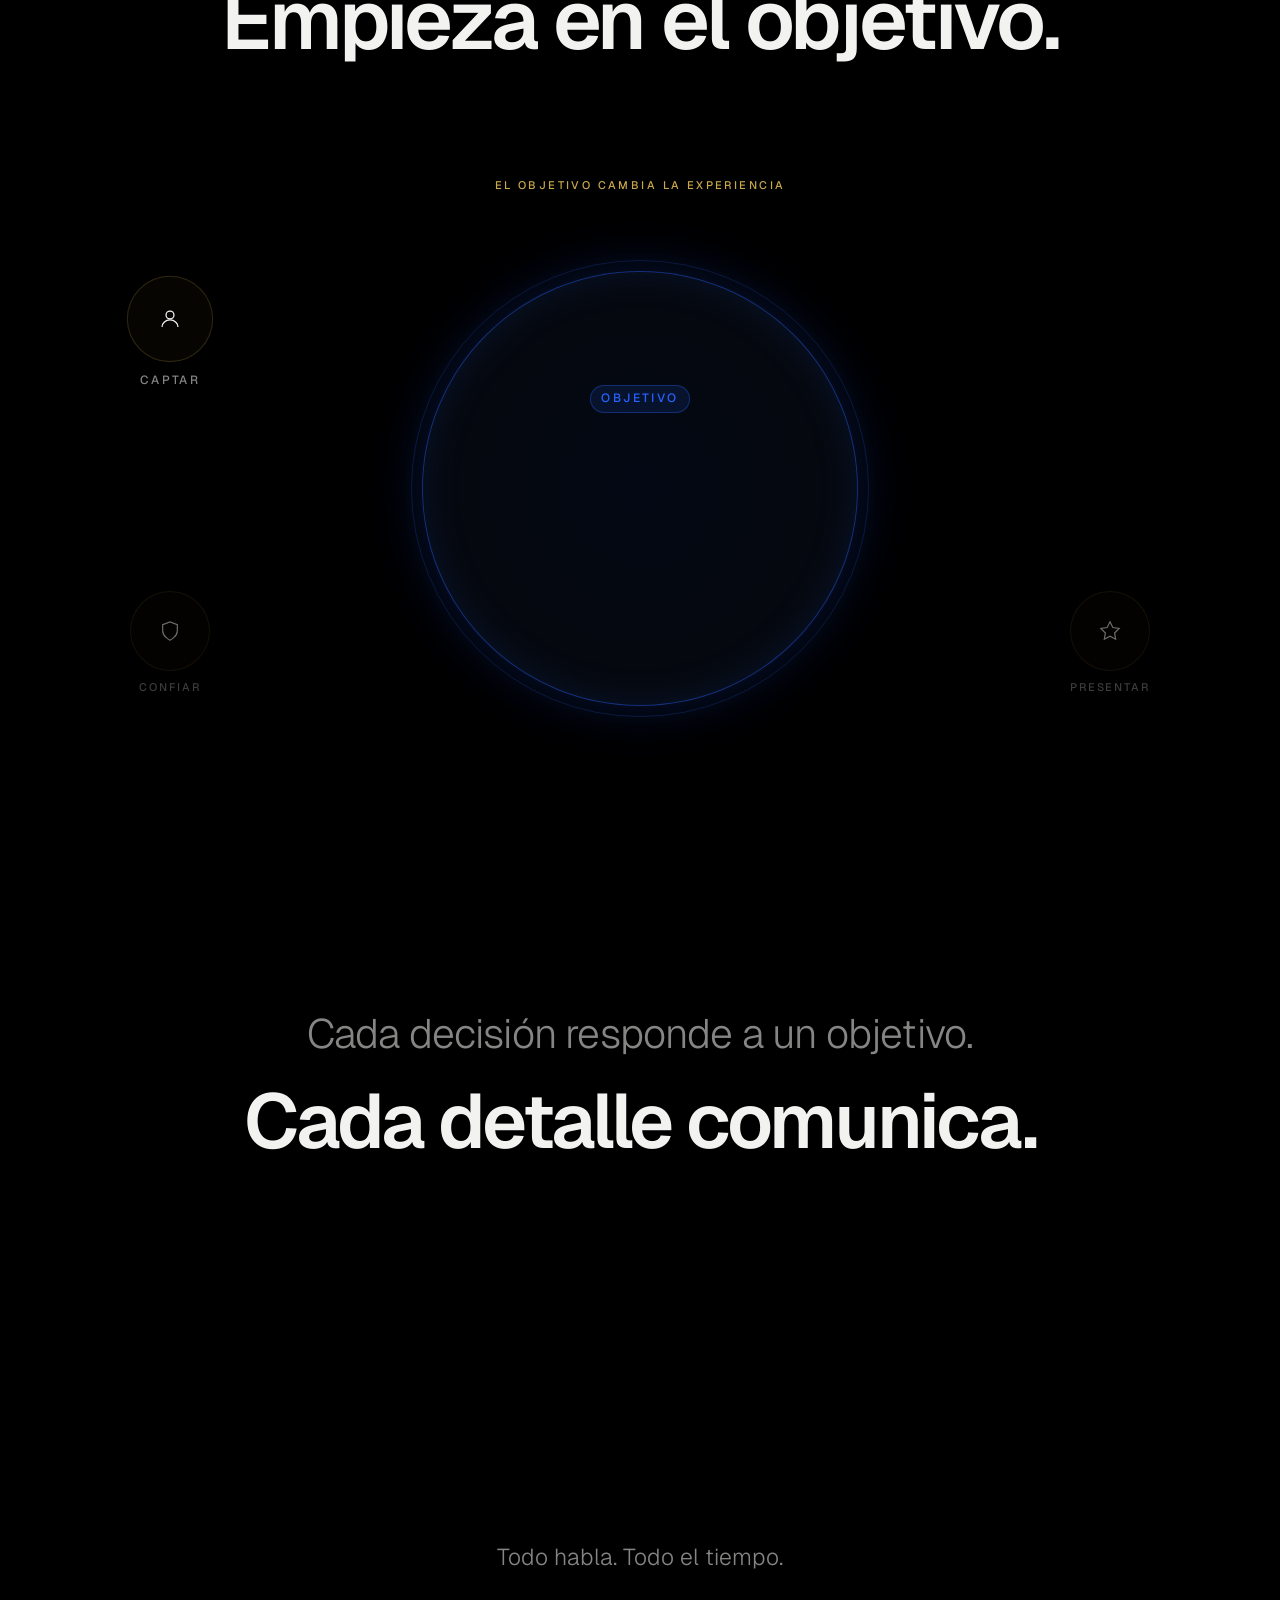
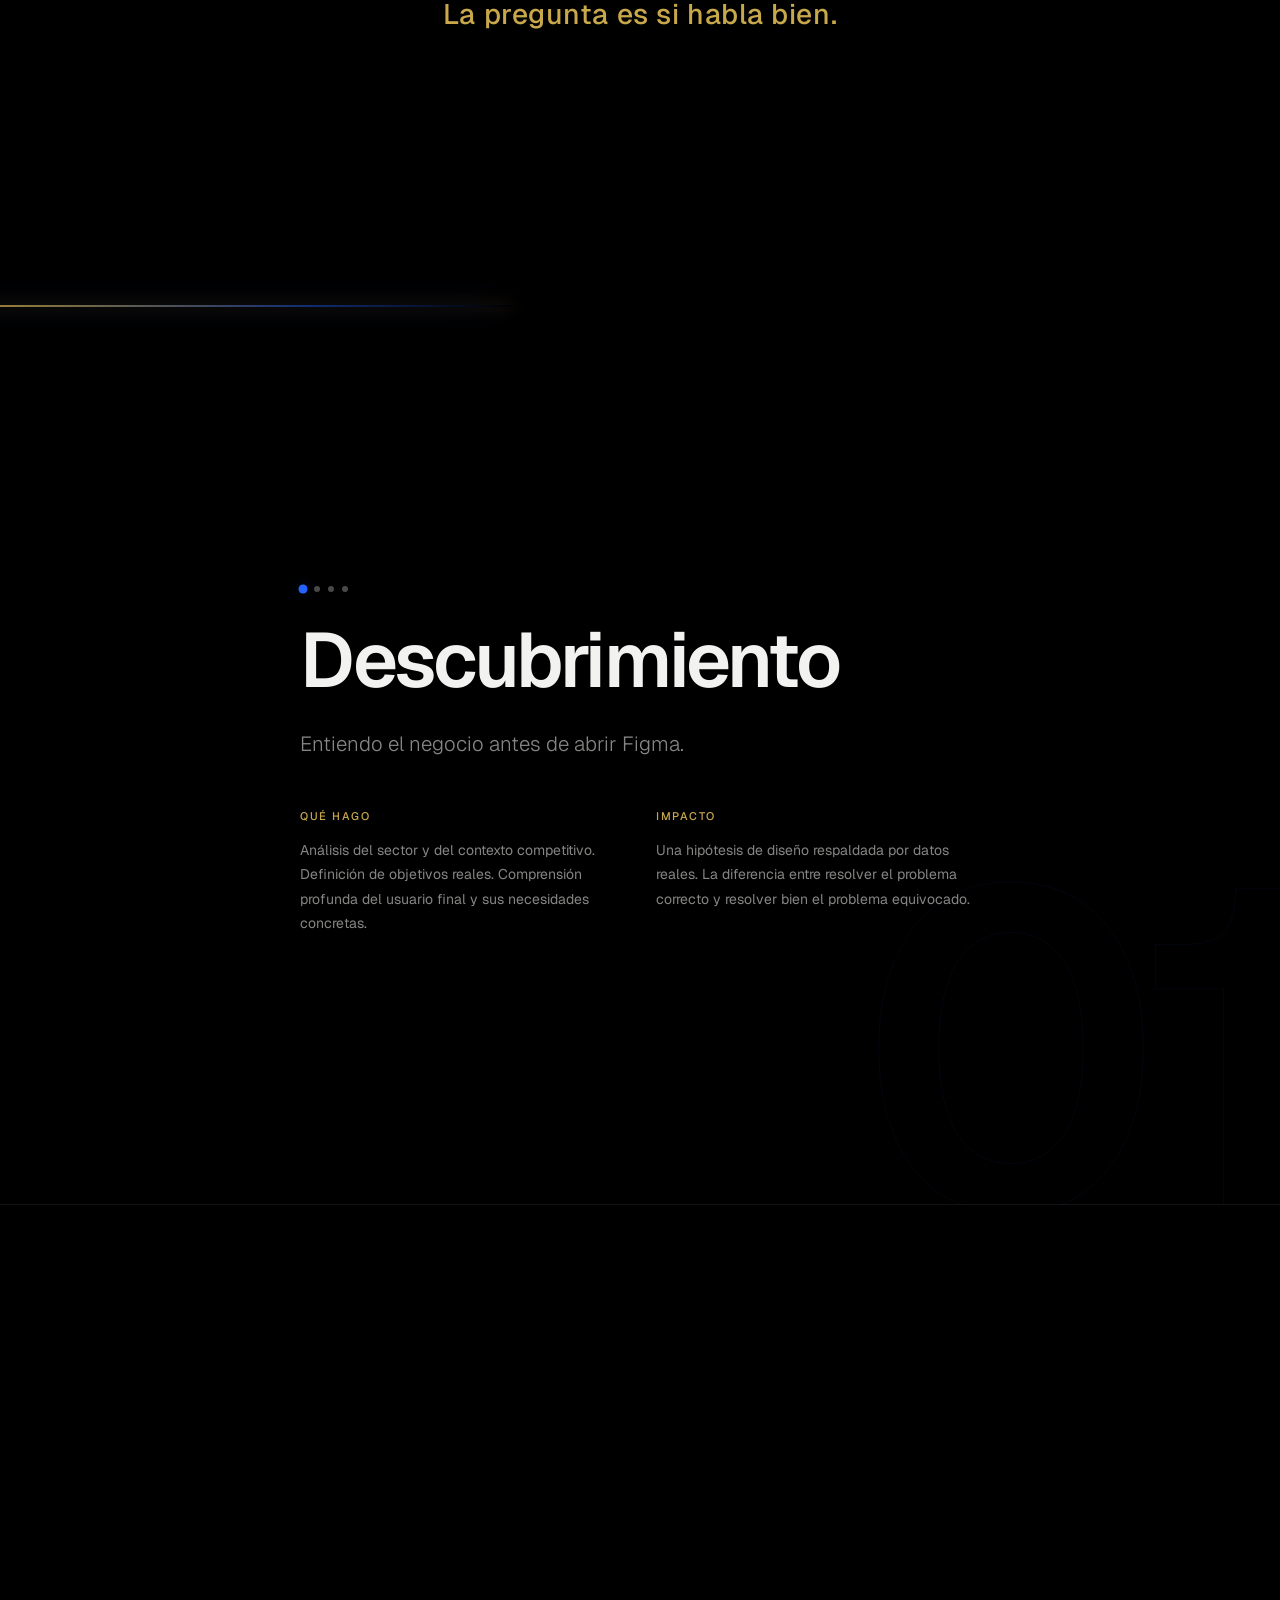
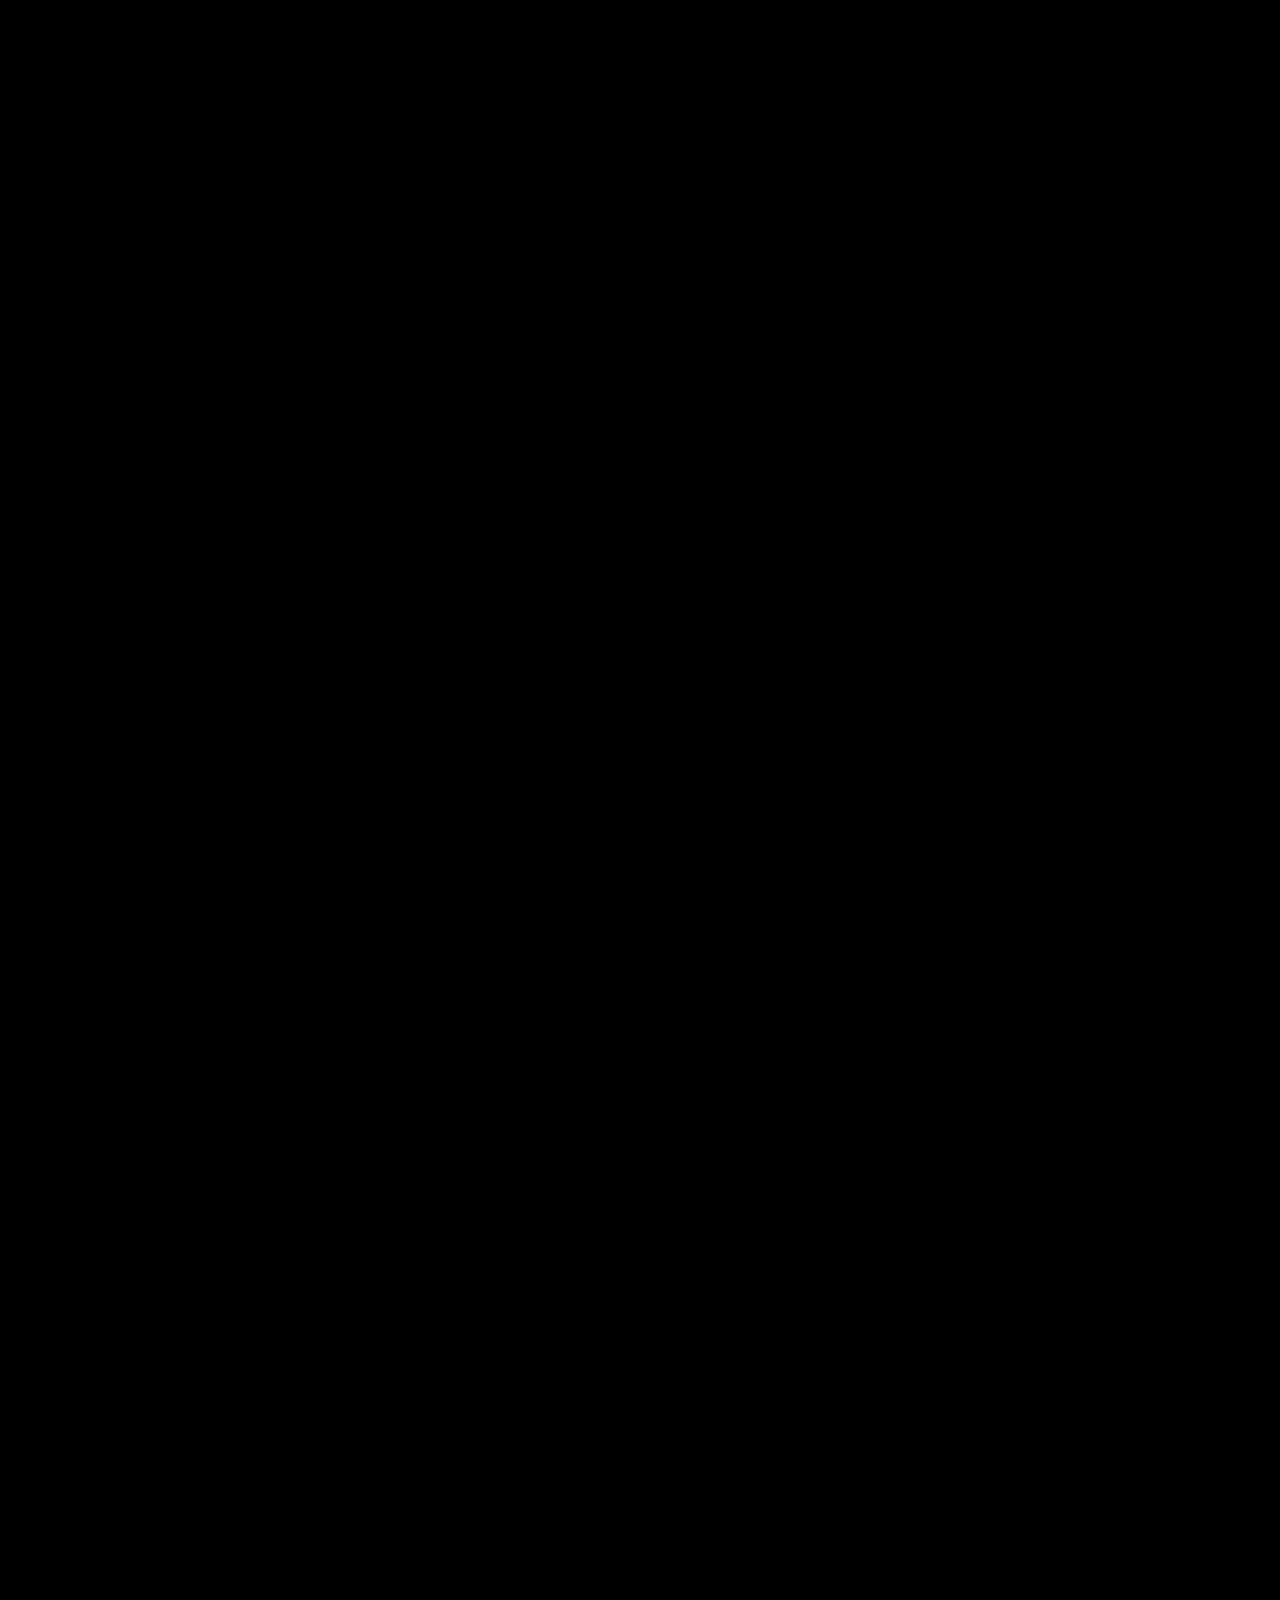
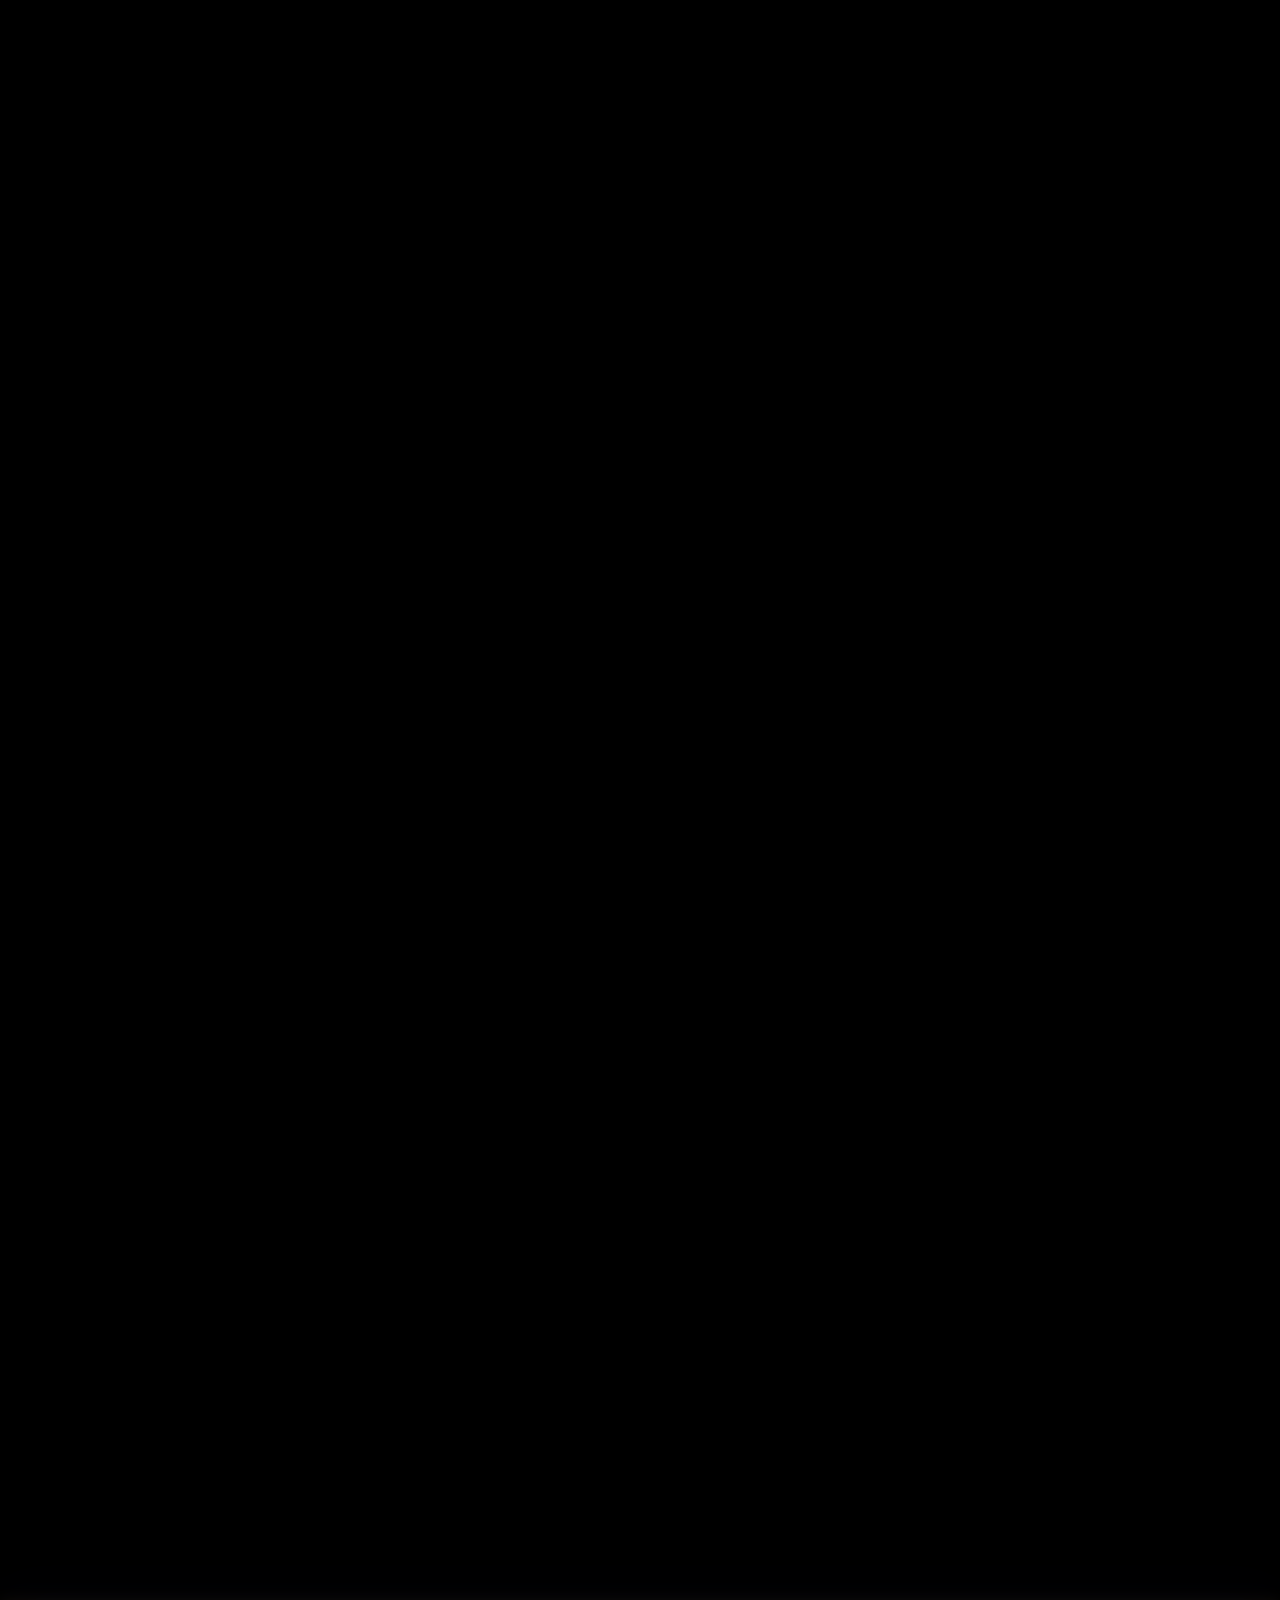
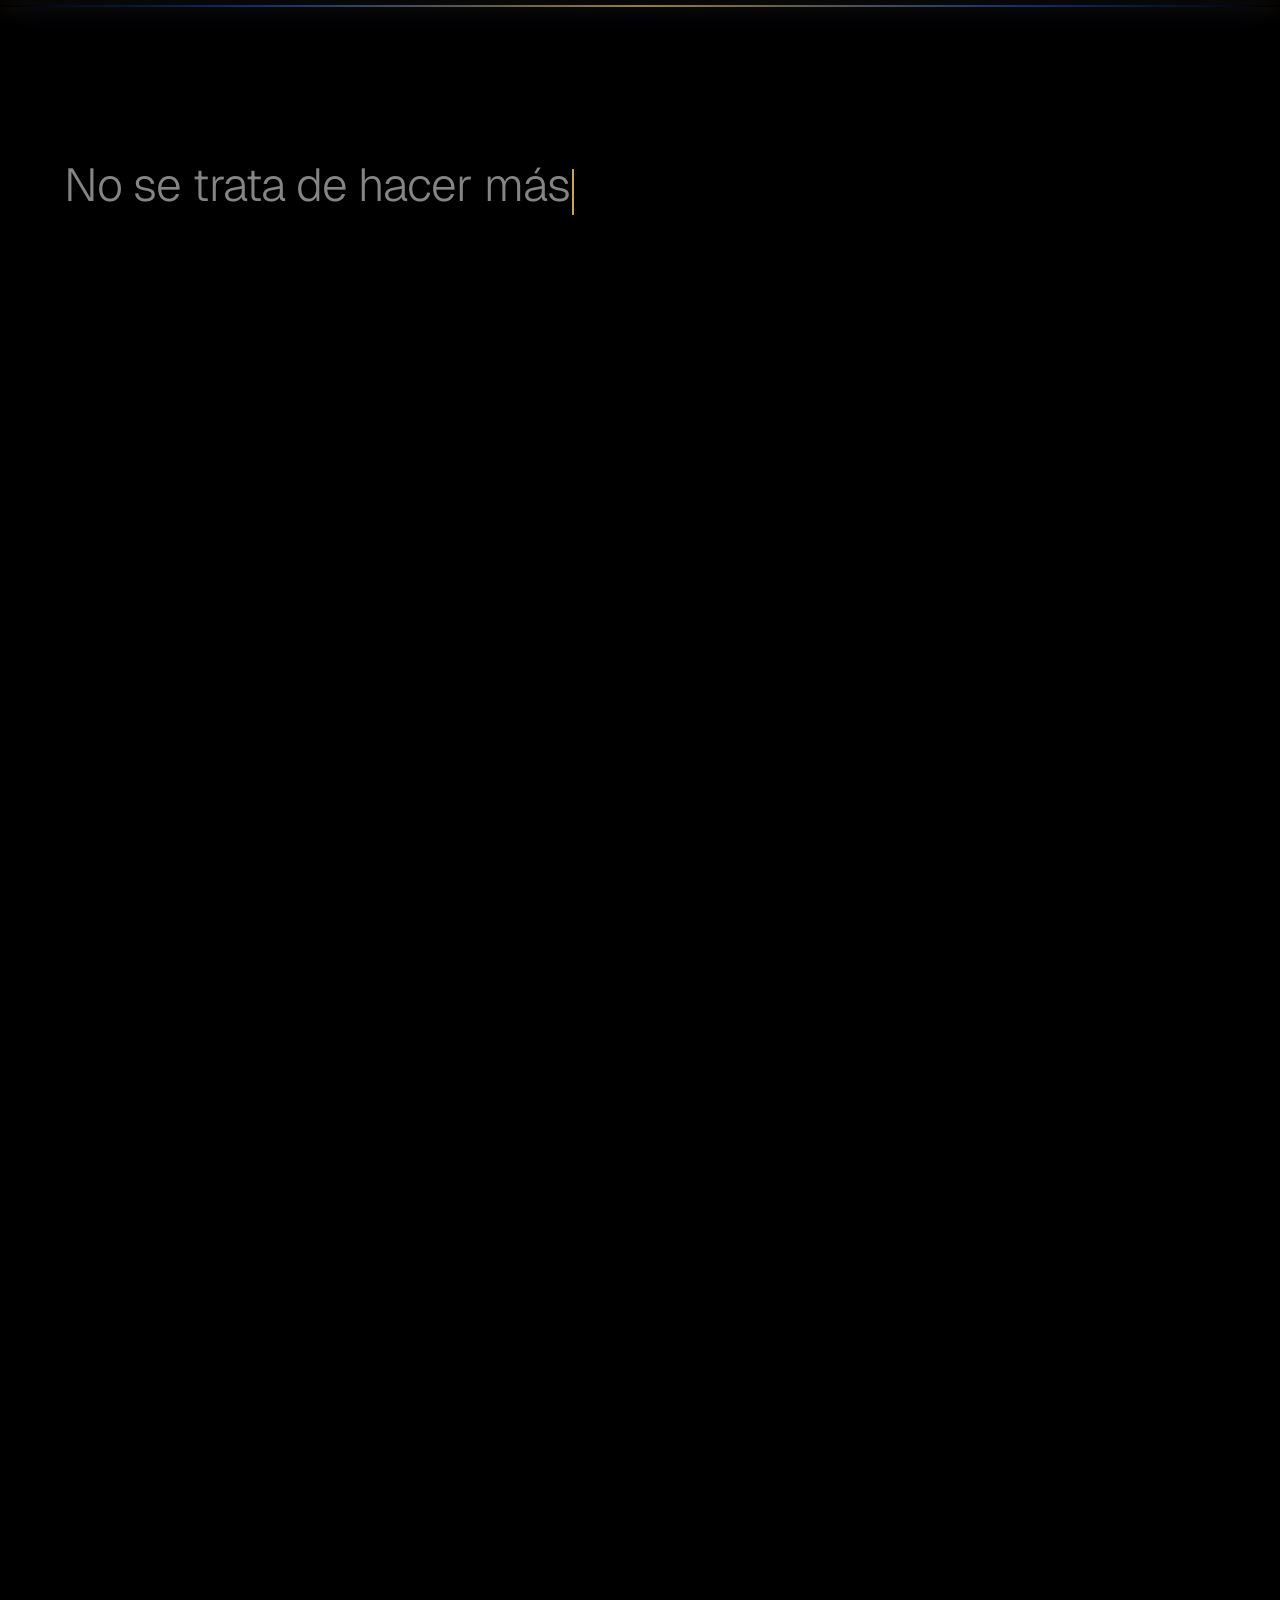
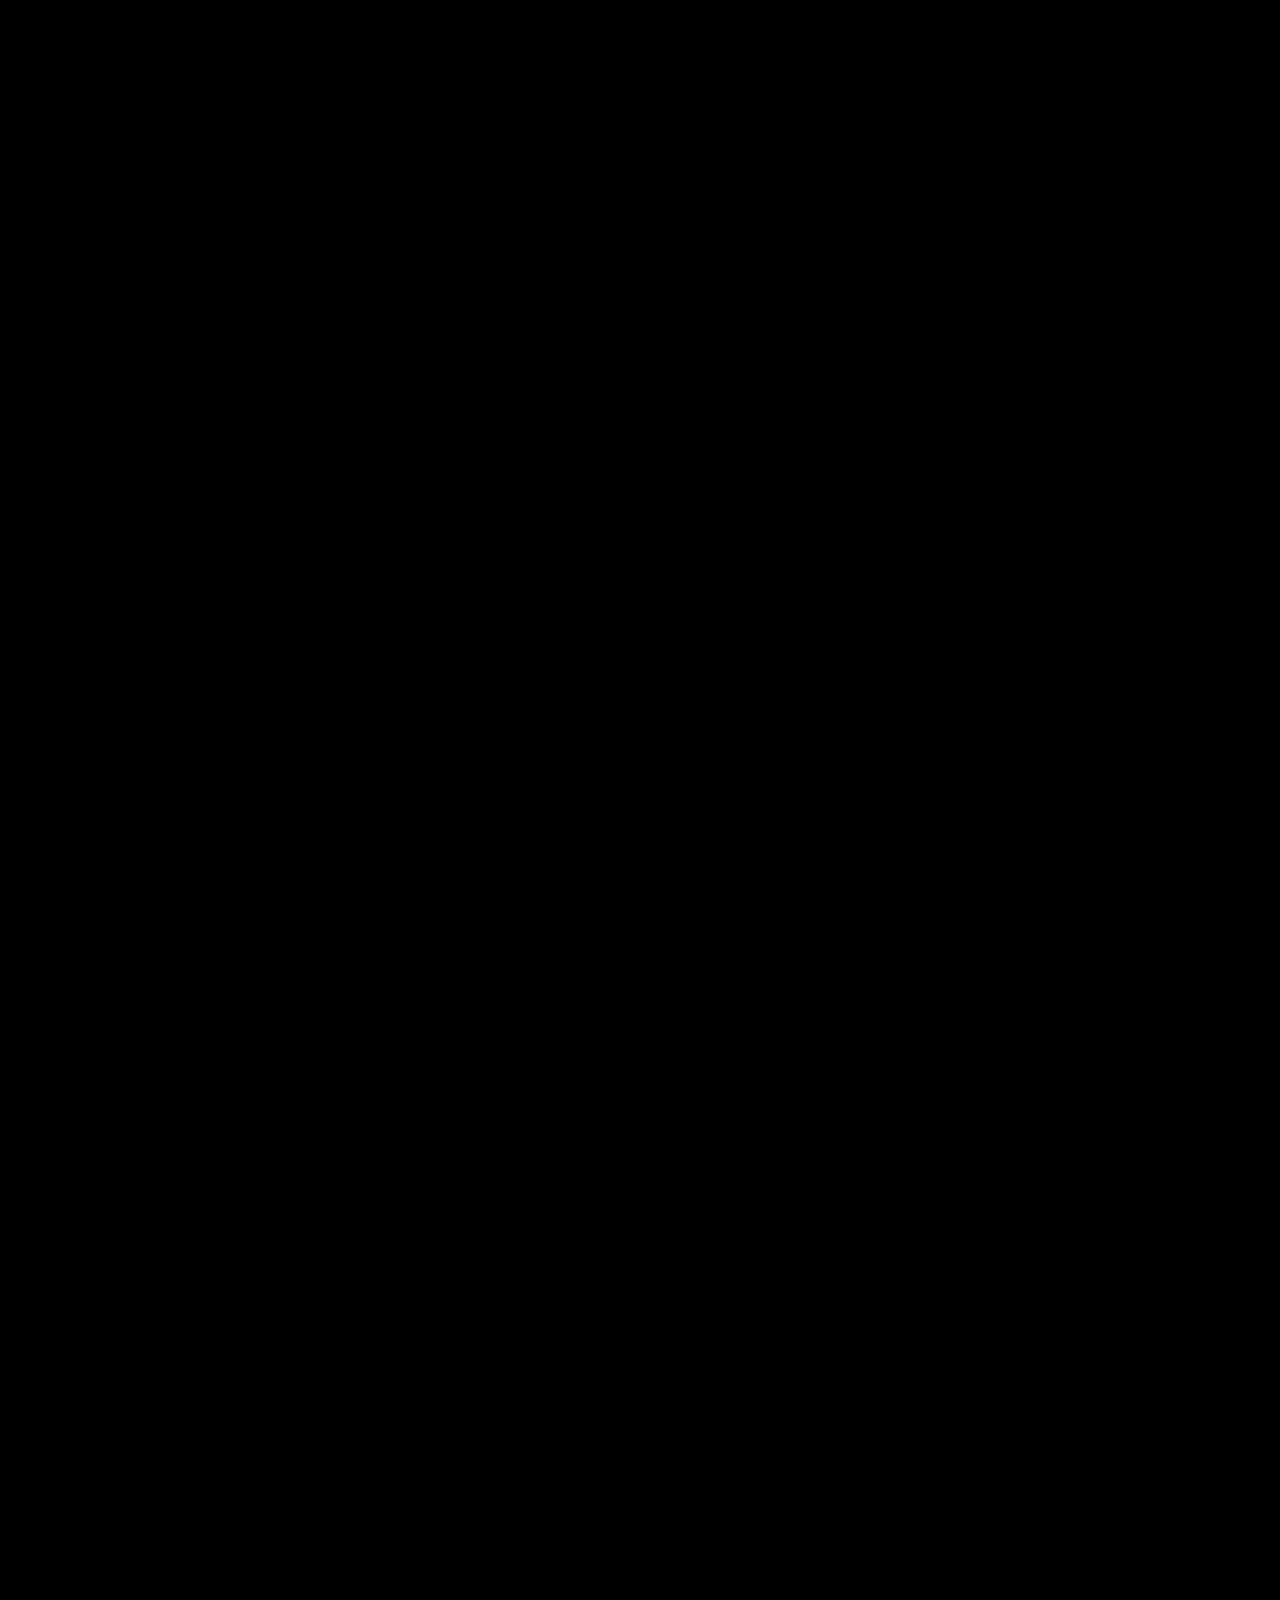
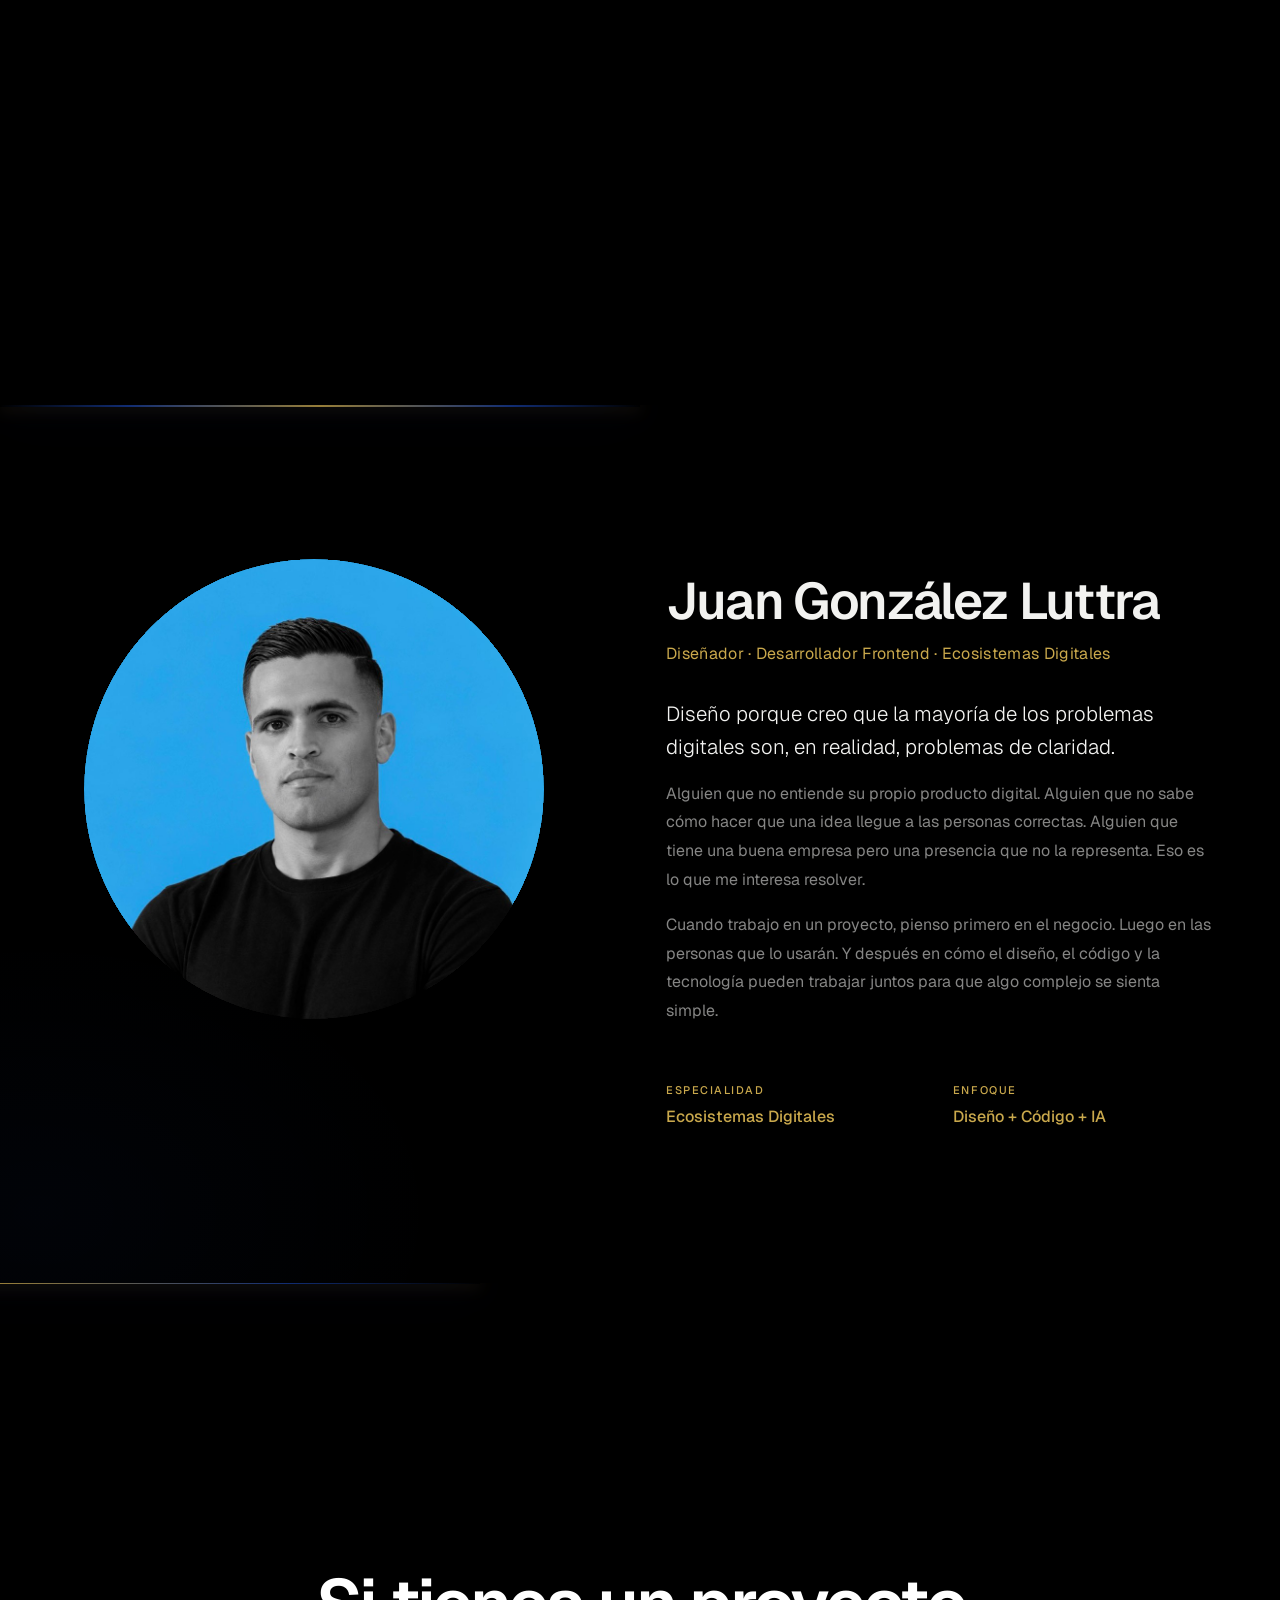
==== commit 80818582: "fix: centrado del circulo de objetivos y nodos de filosofia en mobile v63" ====
--- a/web/index.html
+++ b/web/index.html
@@ -28,17 +28,17 @@
   <link href="https://fonts.googleapis.com/css2?family=Geist:wght@300;400;500;600&display=swap" rel="stylesheet">
 
   <!-- Estilos — orden: tokens → base → ambient → componentes → secciones -->
-  <link rel="stylesheet" href="css/tokens.css?v=62">
-  <link rel="stylesheet" href="css/base.css?v=62">
-  <link rel="stylesheet" href="css/ambient.css?v=62">
-  <link rel="stylesheet" href="css/components.css?v=62">
-  <link rel="stylesheet" href="css/sections/hero.css?v=62">
-  <link rel="stylesheet" href="css/sections/work.css?v=62">
-  <link rel="stylesheet" href="css/sections/philosophy.css?v=62">
-  <link rel="stylesheet" href="css/sections/process.css?v=62">
-  <link rel="stylesheet" href="css/sections/capabilities.css?v=62">
-  <link rel="stylesheet" href="css/sections/about.css?v=62">
-  <link rel="stylesheet" href="css/sections/contact.css?v=62">
+  <link rel="stylesheet" href="css/tokens.css?v=63">
+  <link rel="stylesheet" href="css/base.css?v=63">
+  <link rel="stylesheet" href="css/ambient.css?v=63">
+  <link rel="stylesheet" href="css/components.css?v=63">
+  <link rel="stylesheet" href="css/sections/hero.css?v=63">
+  <link rel="stylesheet" href="css/sections/work.css?v=63">
+  <link rel="stylesheet" href="css/sections/philosophy.css?v=63">
+  <link rel="stylesheet" href="css/sections/process.css?v=63">
+  <link rel="stylesheet" href="css/sections/capabilities.css?v=63">
+  <link rel="stylesheet" href="css/sections/about.css?v=63">
+  <link rel="stylesheet" href="css/sections/contact.css?v=63">
 
   <!-- Datos estructurados JSON-LD -->
   <script type="application/ld+json">
--- a/web/css/sections/philosophy.css
+++ b/web/css/sections/philosophy.css
@@ -386,26 +386,65 @@
 
 
 /* ============================================================
-   RESPONSIVE — MOBILE
+   RESPONSIVE — MOBILE (Centrado impecable del sistema de nodos)
    ============================================================ */
-@media (max-width: 820px) {
+@media (max-width: 900px) {
+  .phi__objectives {
+    padding: clamp(2rem, 5vw, 3.5rem) var(--container-padding);
+    overflow: hidden;
+  }
+
   .phi__nodes-system {
-    grid-template-columns: 1fr 1fr;
-    grid-template-rows: auto;
-    gap: 1.2rem;
+    display: grid;
+    grid-template-columns: minmax(62px, 78px) 1fr minmax(62px, 78px);
+    grid-template-rows: auto auto auto;
+    gap: clamp(0.5rem, 2vw, 1.2rem);
+    align-items: center;
+    justify-items: center;
+    width: 100%;
+    max-width: 100%;
+    margin: 0 auto;
+    box-sizing: border-box;
   }
 
   .phi__nodes-core {
-    grid-column: 1 / -1;
-    grid-row: 1;
-    max-width: 100%;
-    margin-bottom: 1rem;
+    grid-column: 2 !important;
+    grid-row: 1 / 4 !important;
+    width: 100%;
+    display: flex;
+    justify-content: center;
+    align-items: center;
   }
 
   .phi__core-circle {
-    width: 280px;
-    height: 280px;
-    padding: 1.5rem;
+    width: clamp(200px, 52vw, 260px);
+    height: clamp(200px, 52vw, 260px);
+    padding: clamp(1rem, 3.5vw, 1.5rem);
+  }
+
+  .phi__insight-title {
+    font-size: clamp(0.95rem, 3.2vw, 1.2rem);
+    margin-bottom: 0.25rem;
+  }
+
+  .phi__insight-desc {
+    font-size: clamp(0.72rem, 2.4vw, 0.84rem);
+    line-height: 1.4;
+  }
+
+  .phi__node-ring {
+    width: clamp(46px, 12vw, 58px);
+    height: clamp(46px, 12vw, 58px);
+  }
+
+  .phi__node-ring svg {
+    width: clamp(16px, 4.5vw, 20px);
+    height: clamp(16px, 4.5vw, 20px);
+  }
+
+  .phi__node-label {
+    font-size: clamp(0.60rem, 2.2vw, 0.72rem);
+    letter-spacing: 0.1em;
   }
 
   .phi__manifesto-flow {
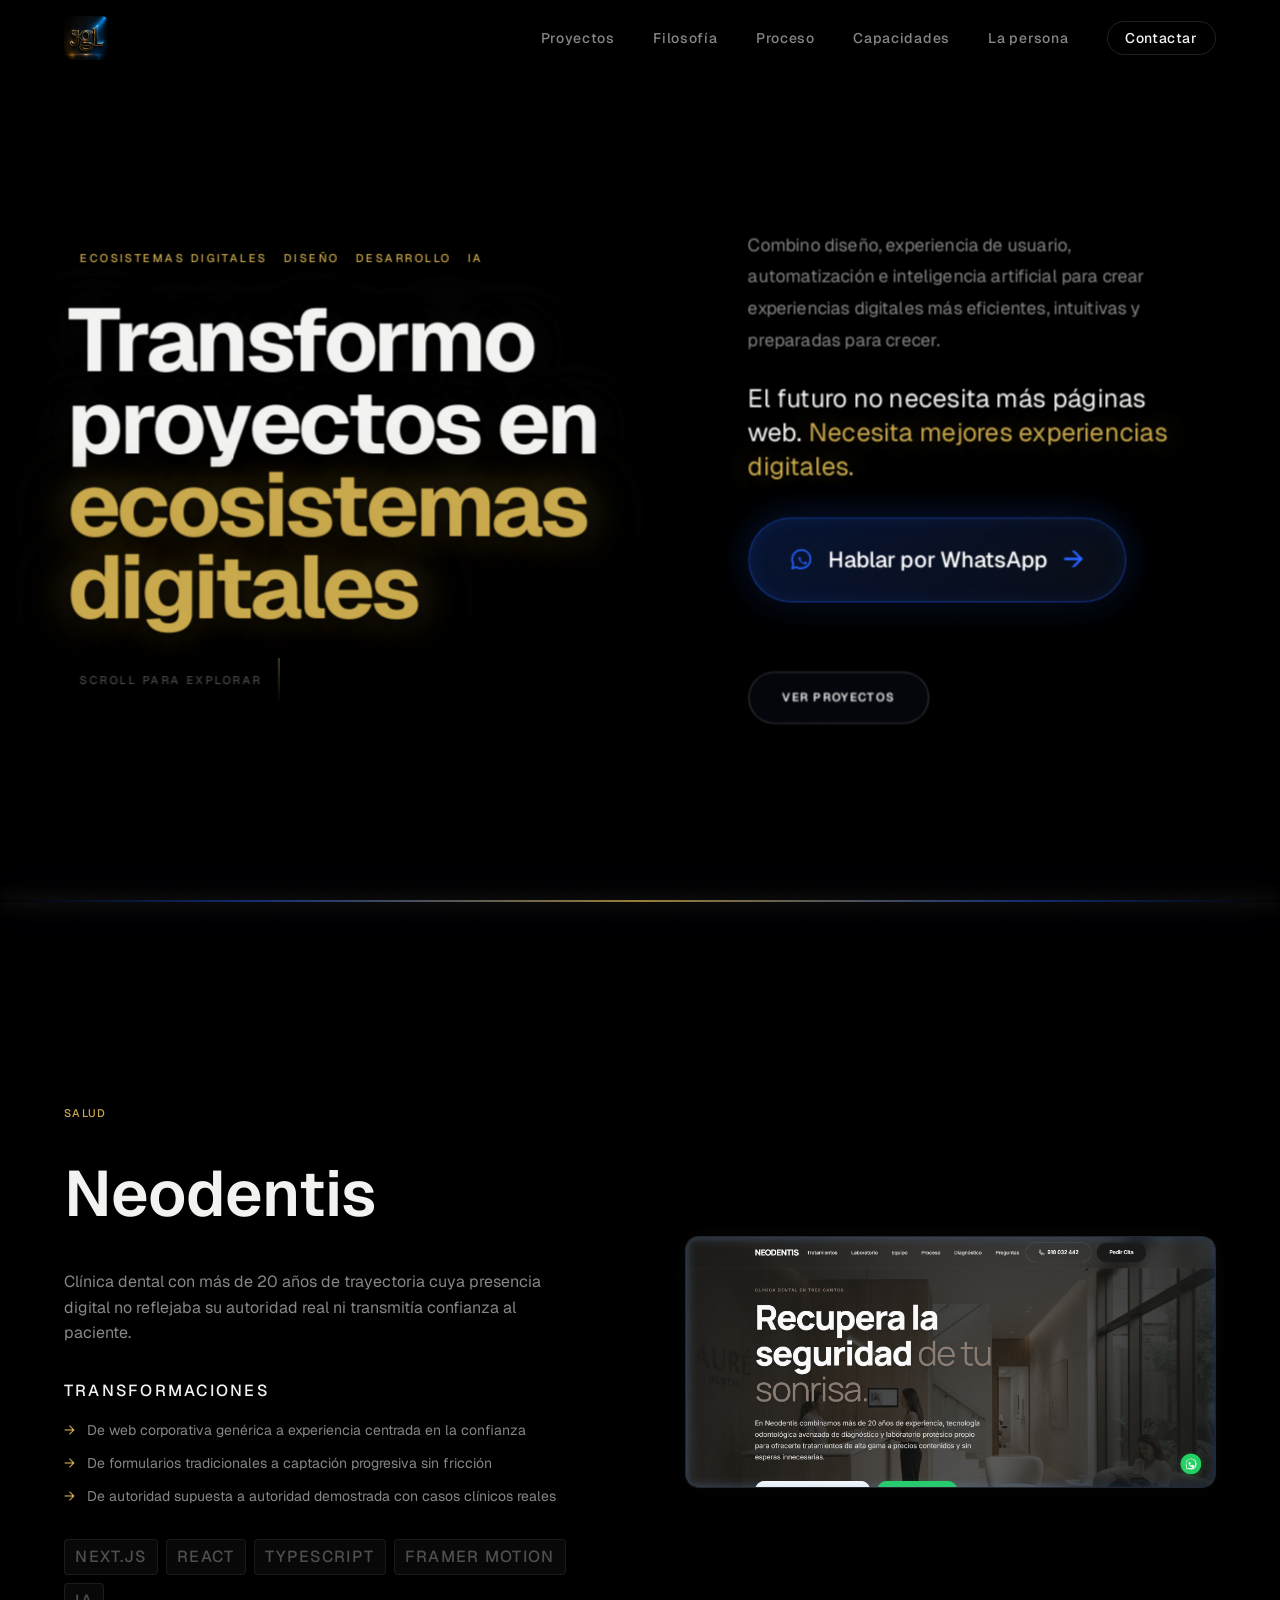
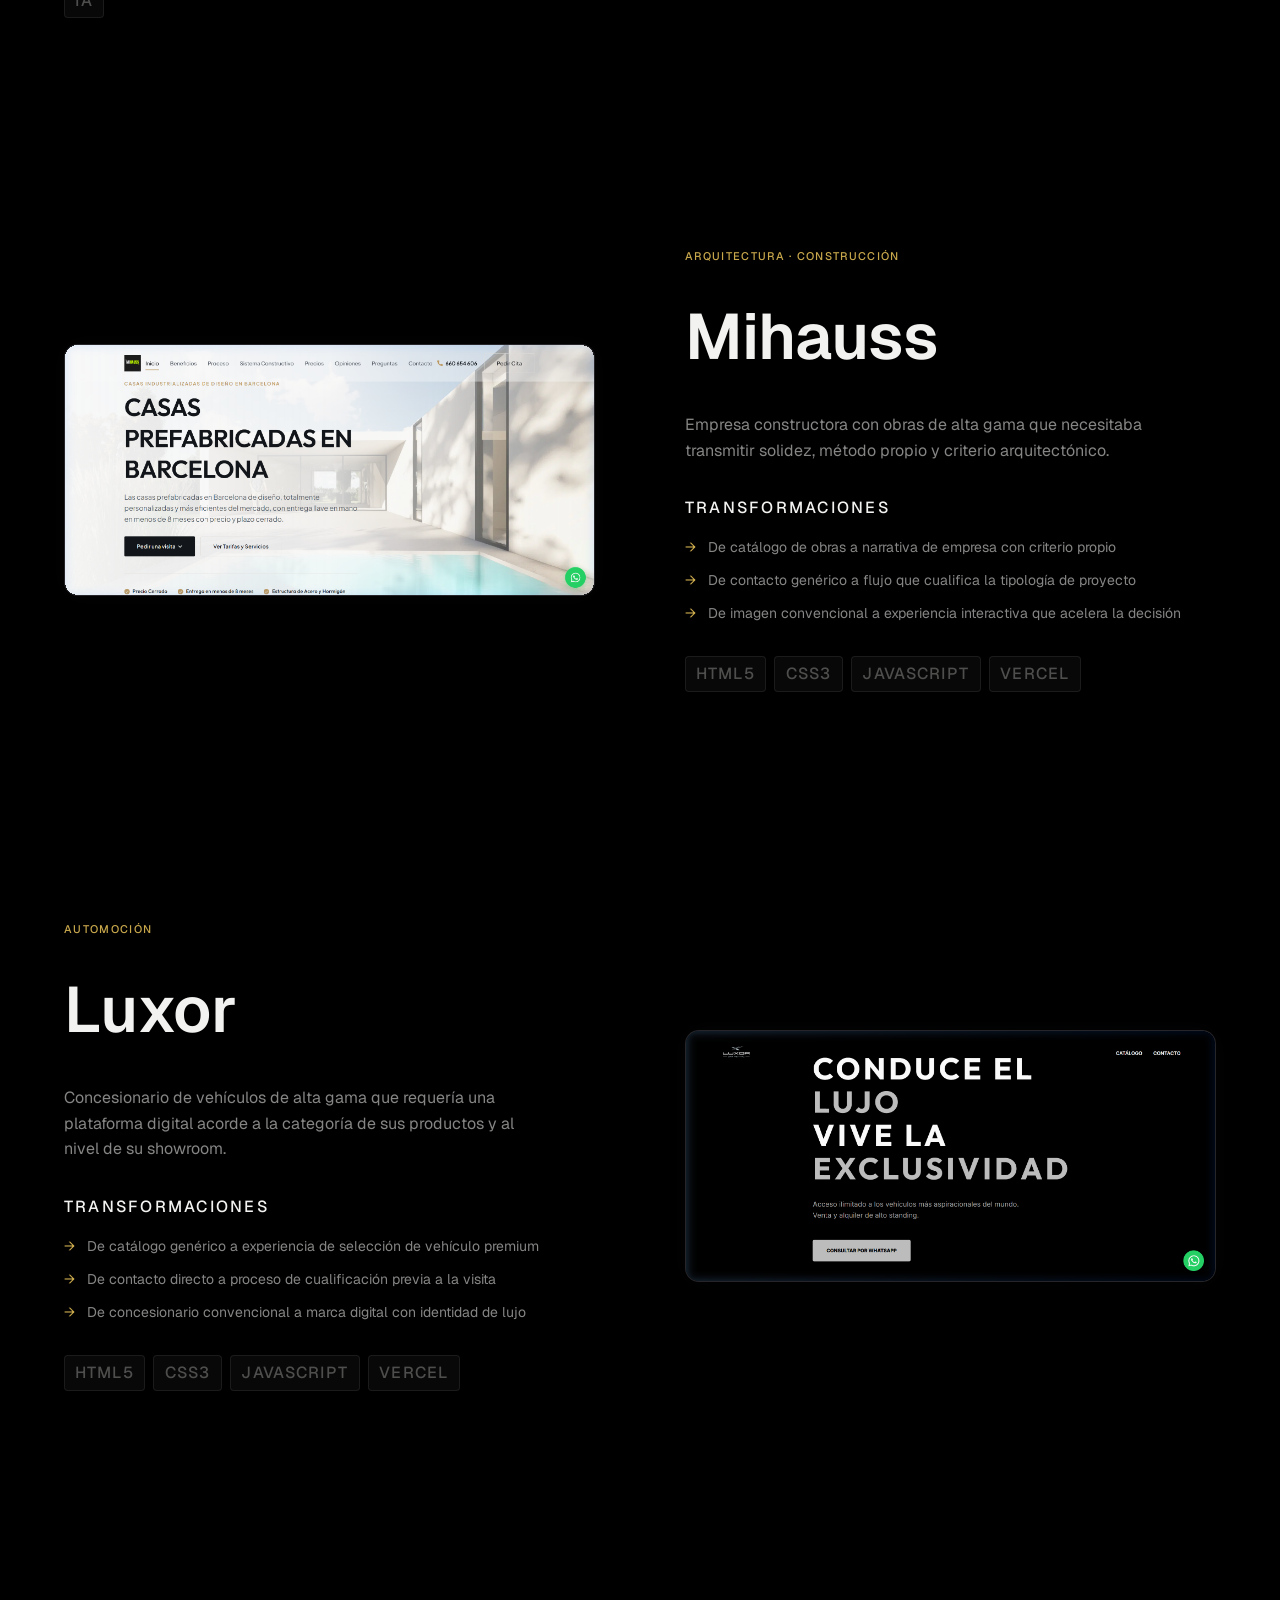
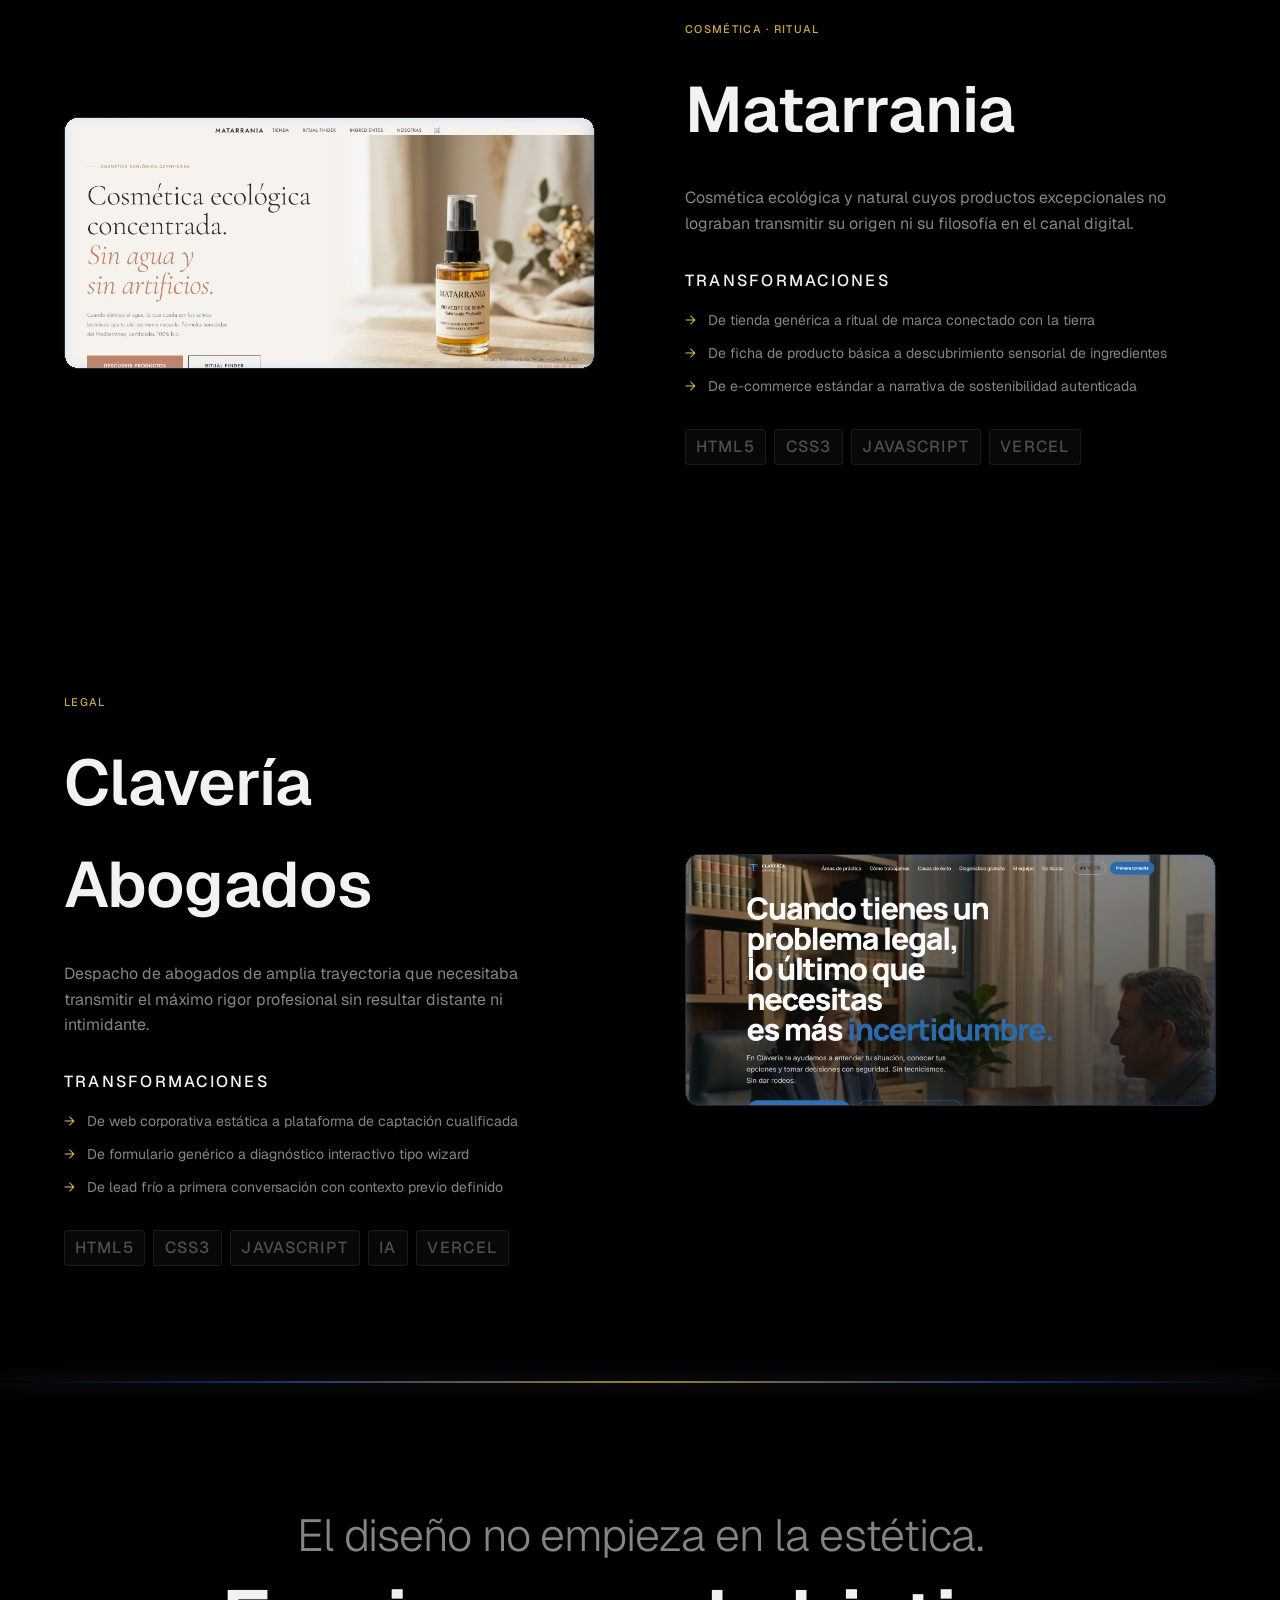
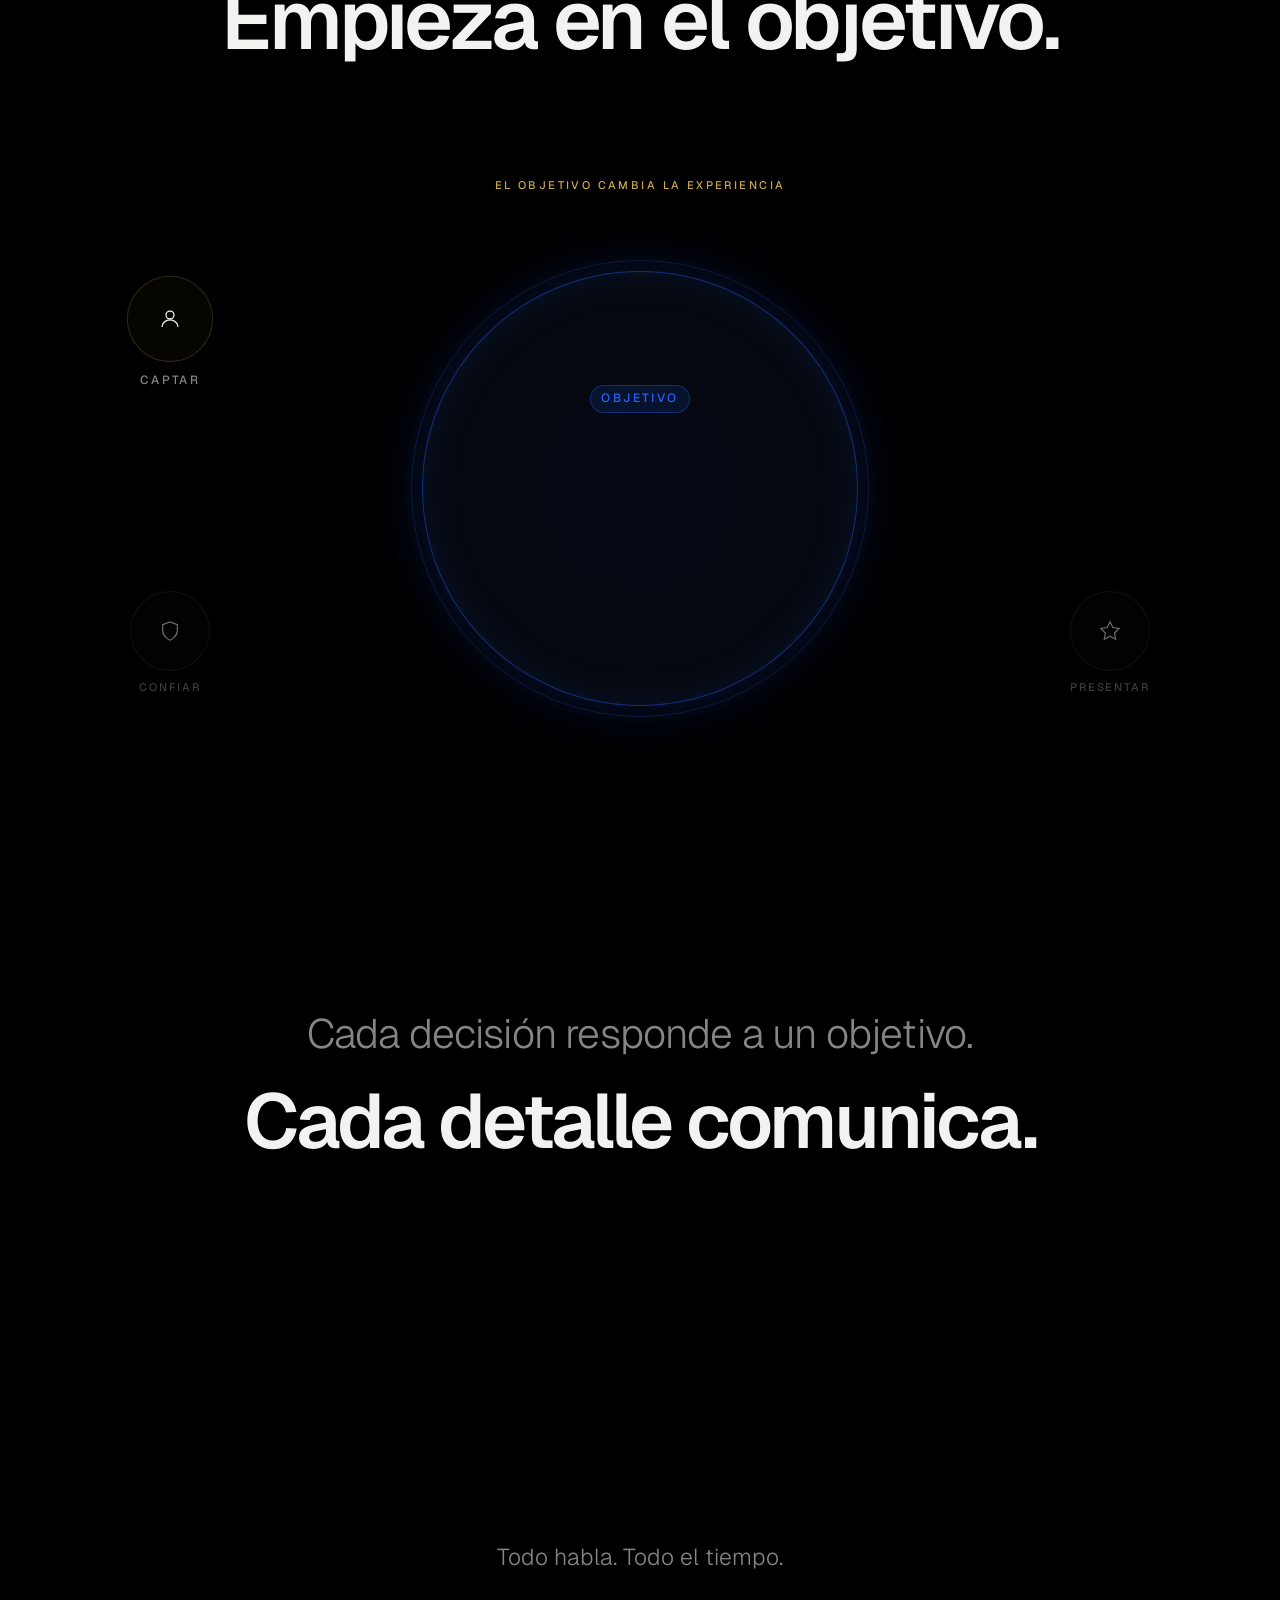
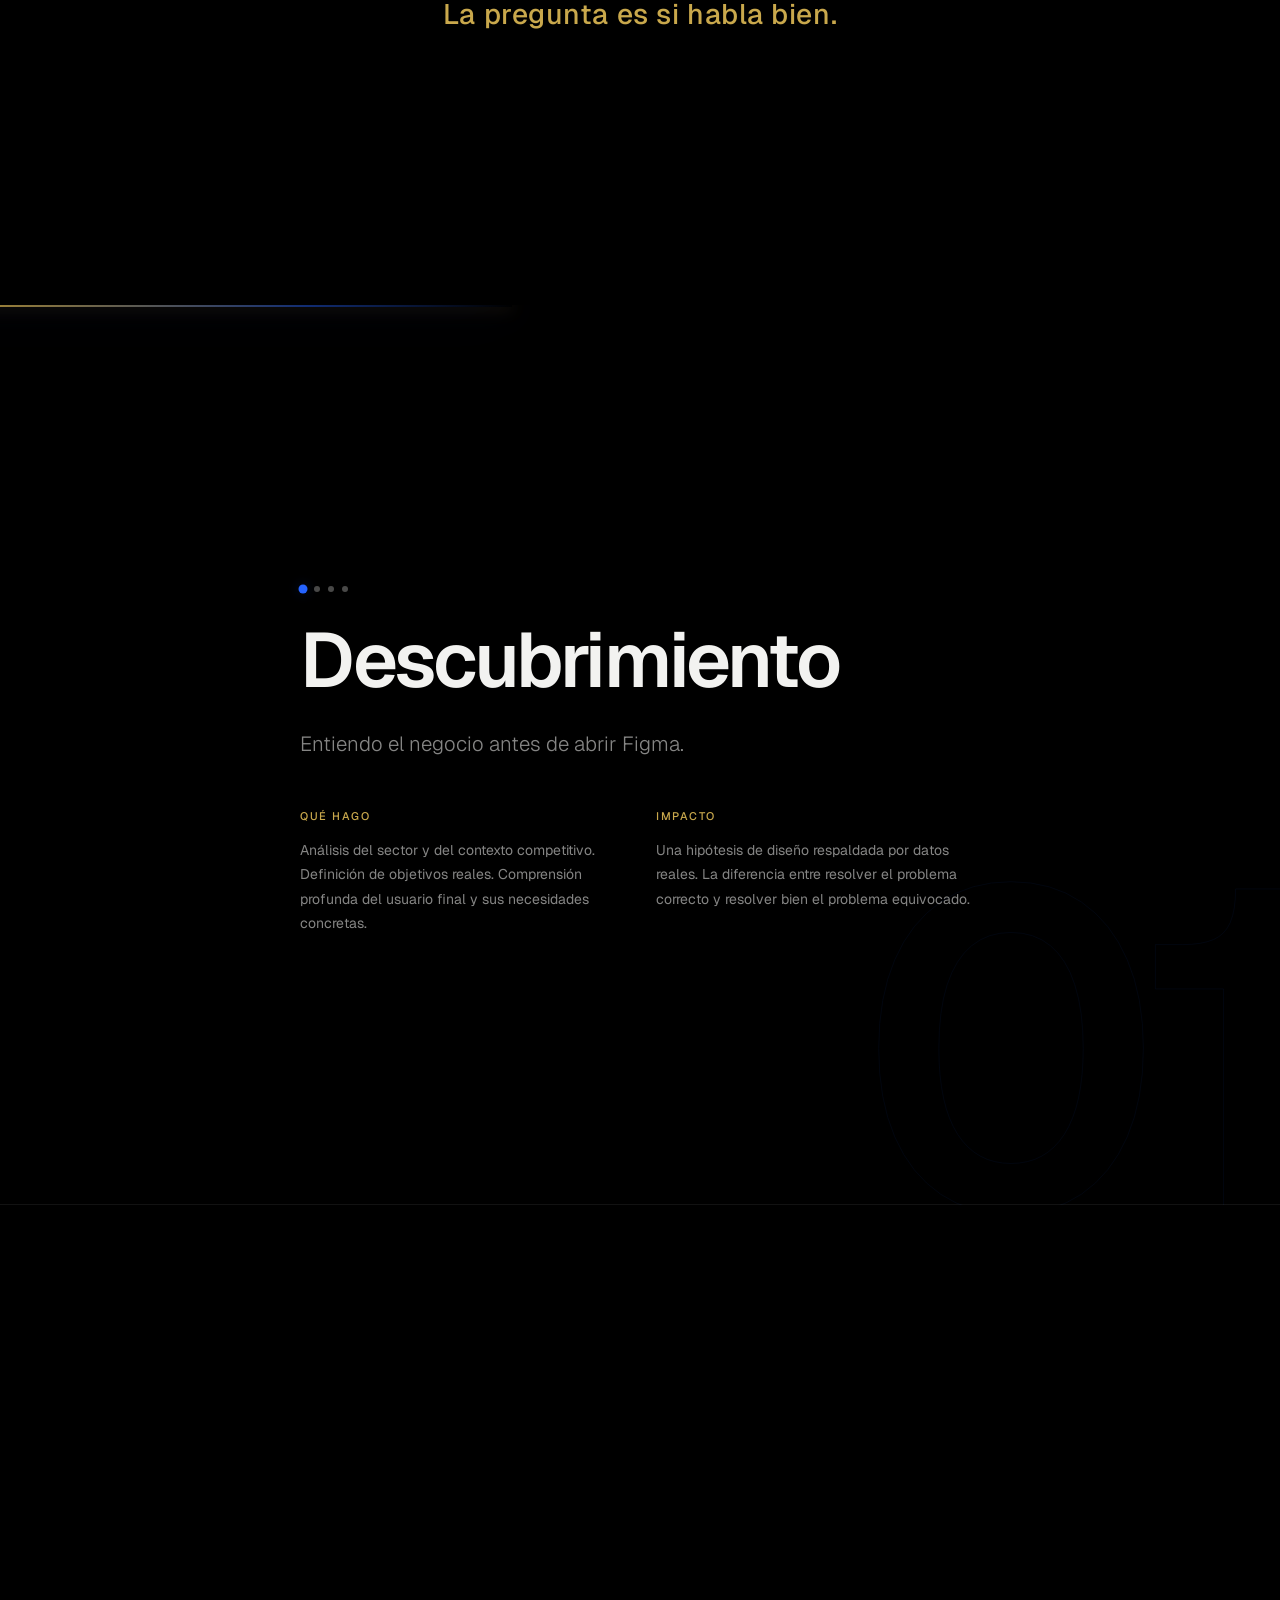
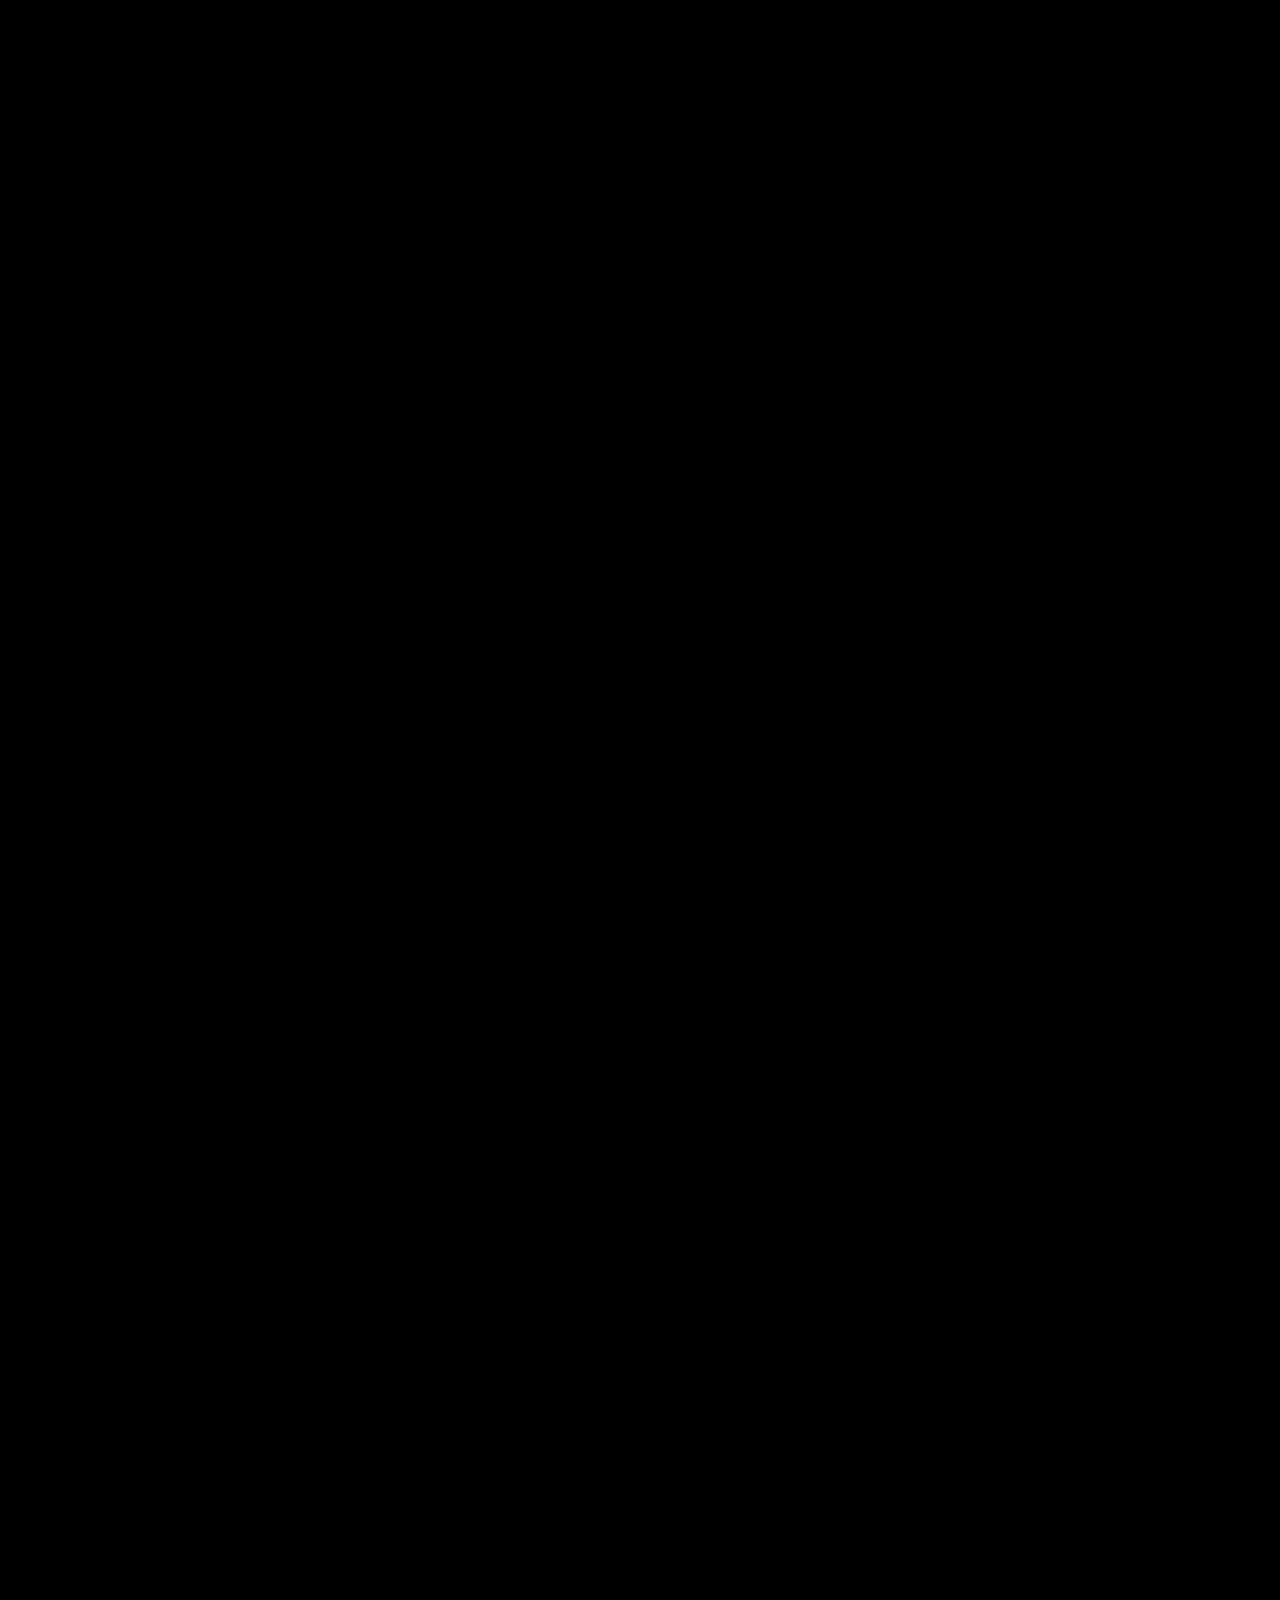
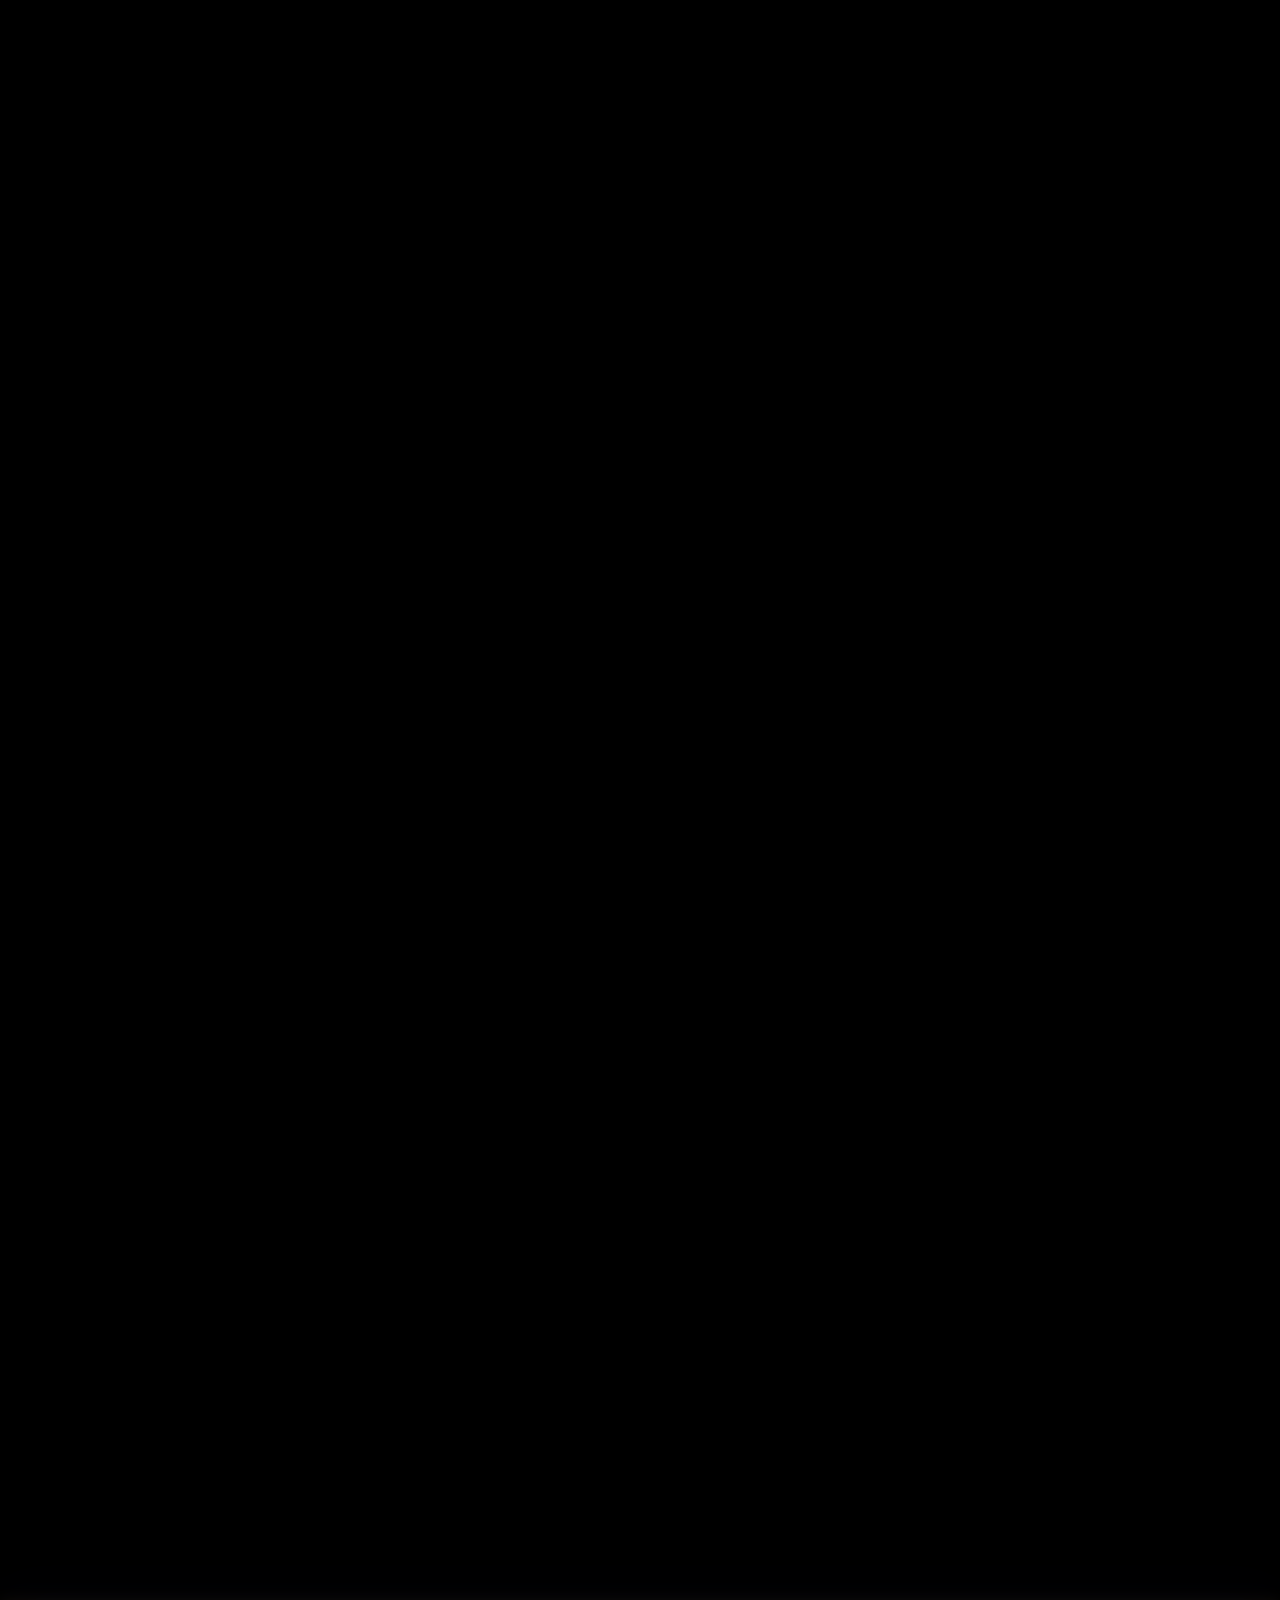
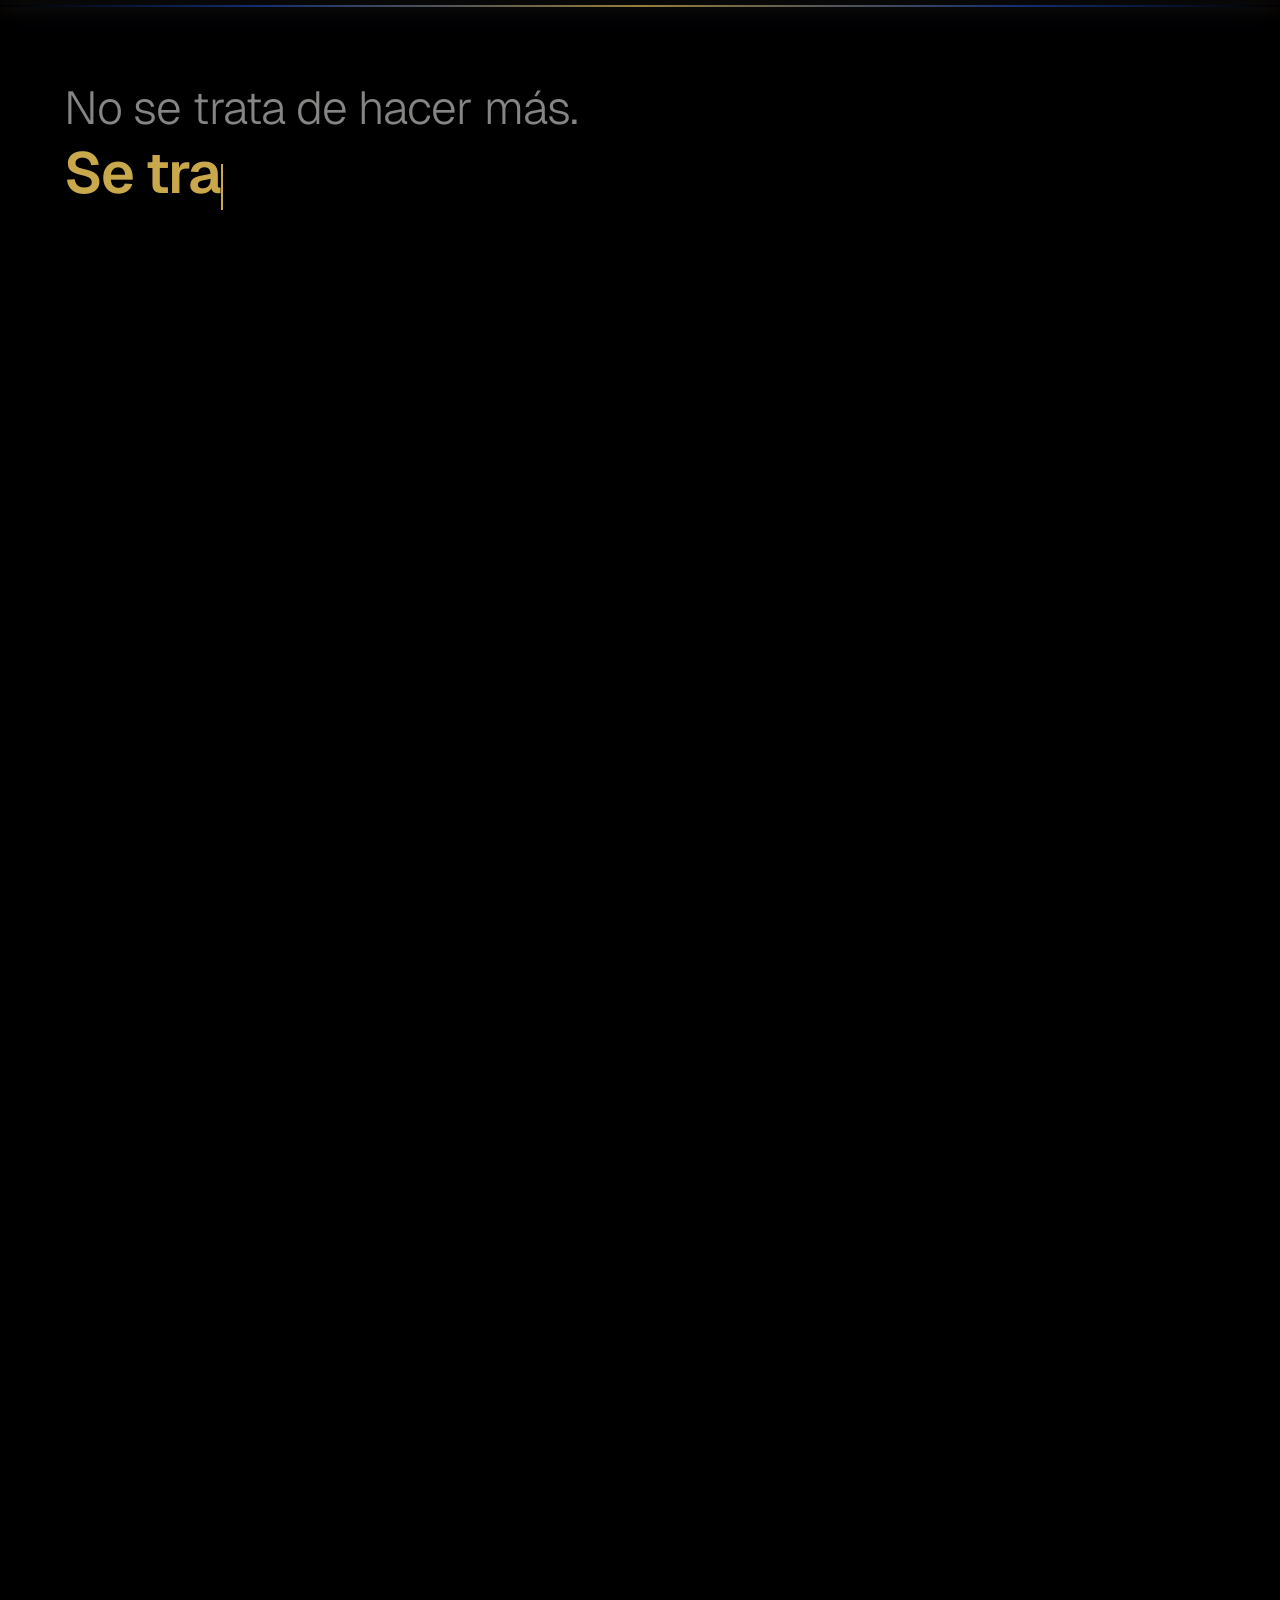
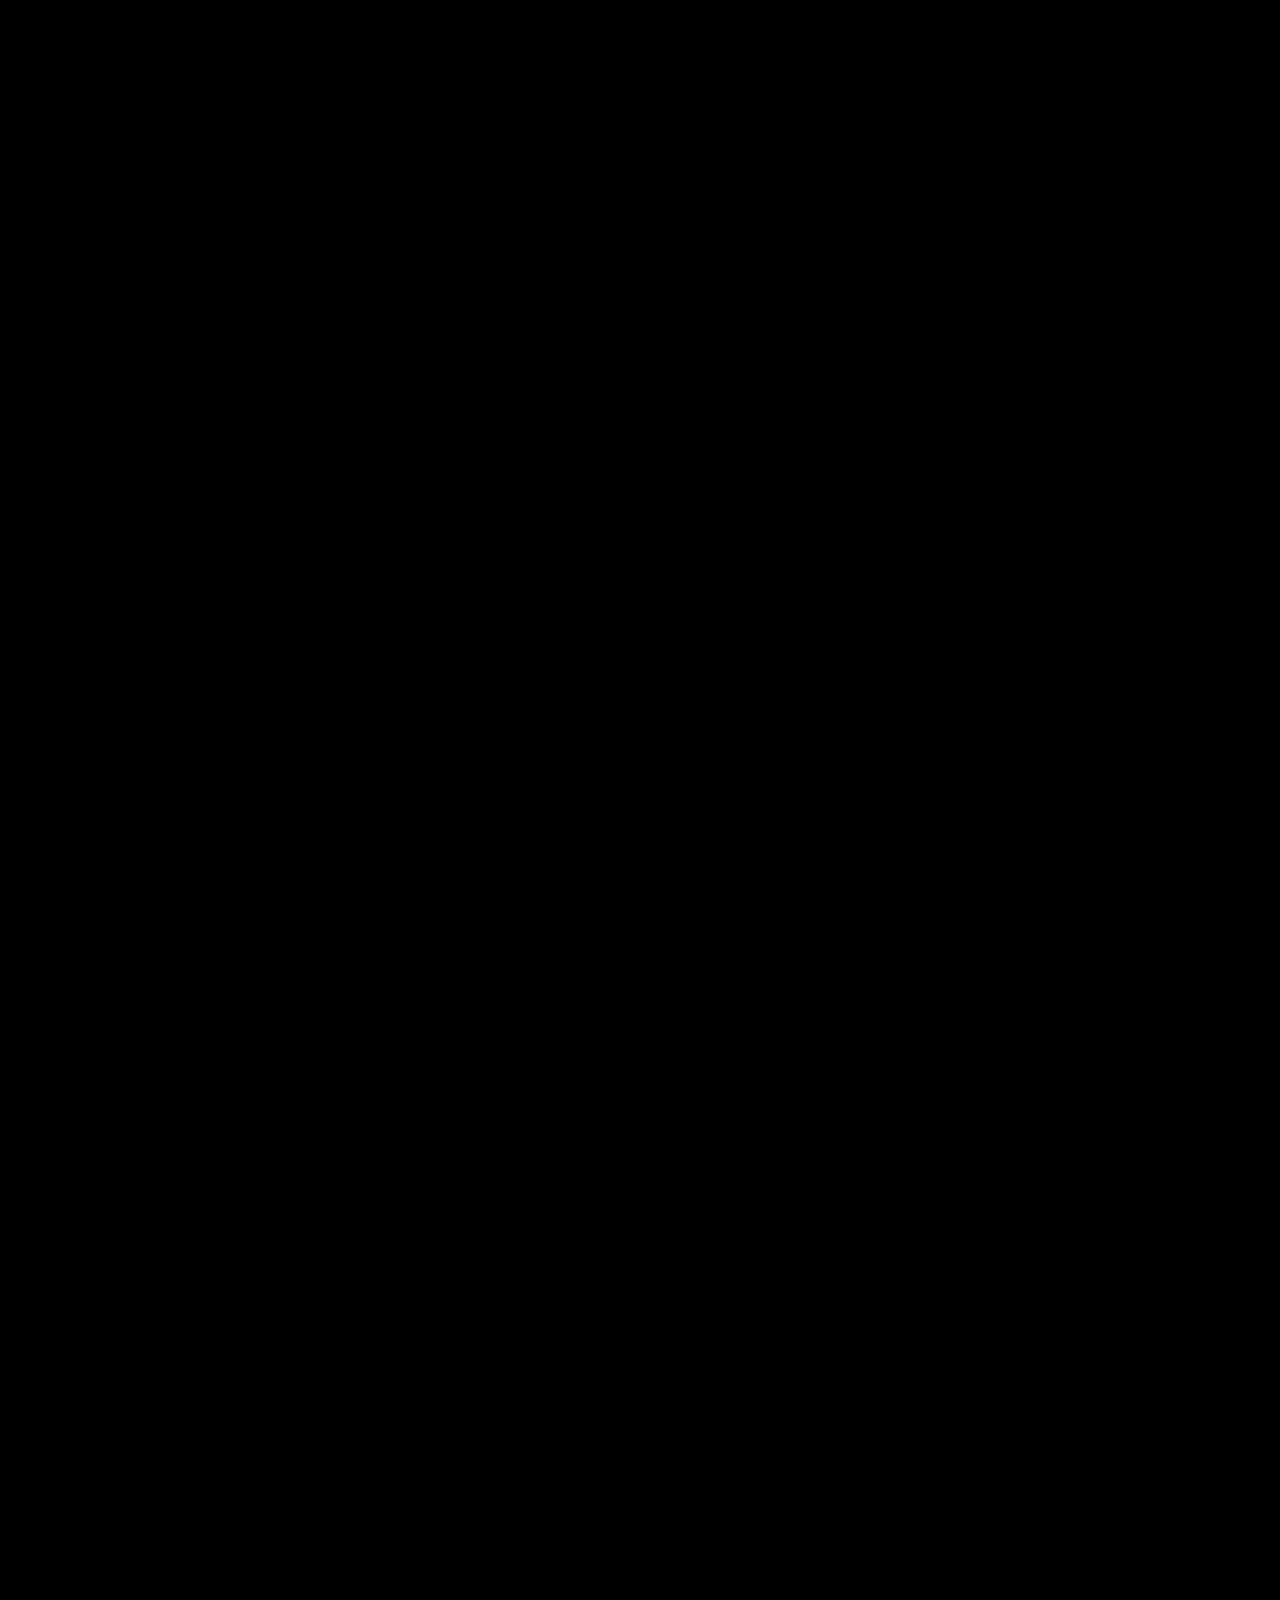
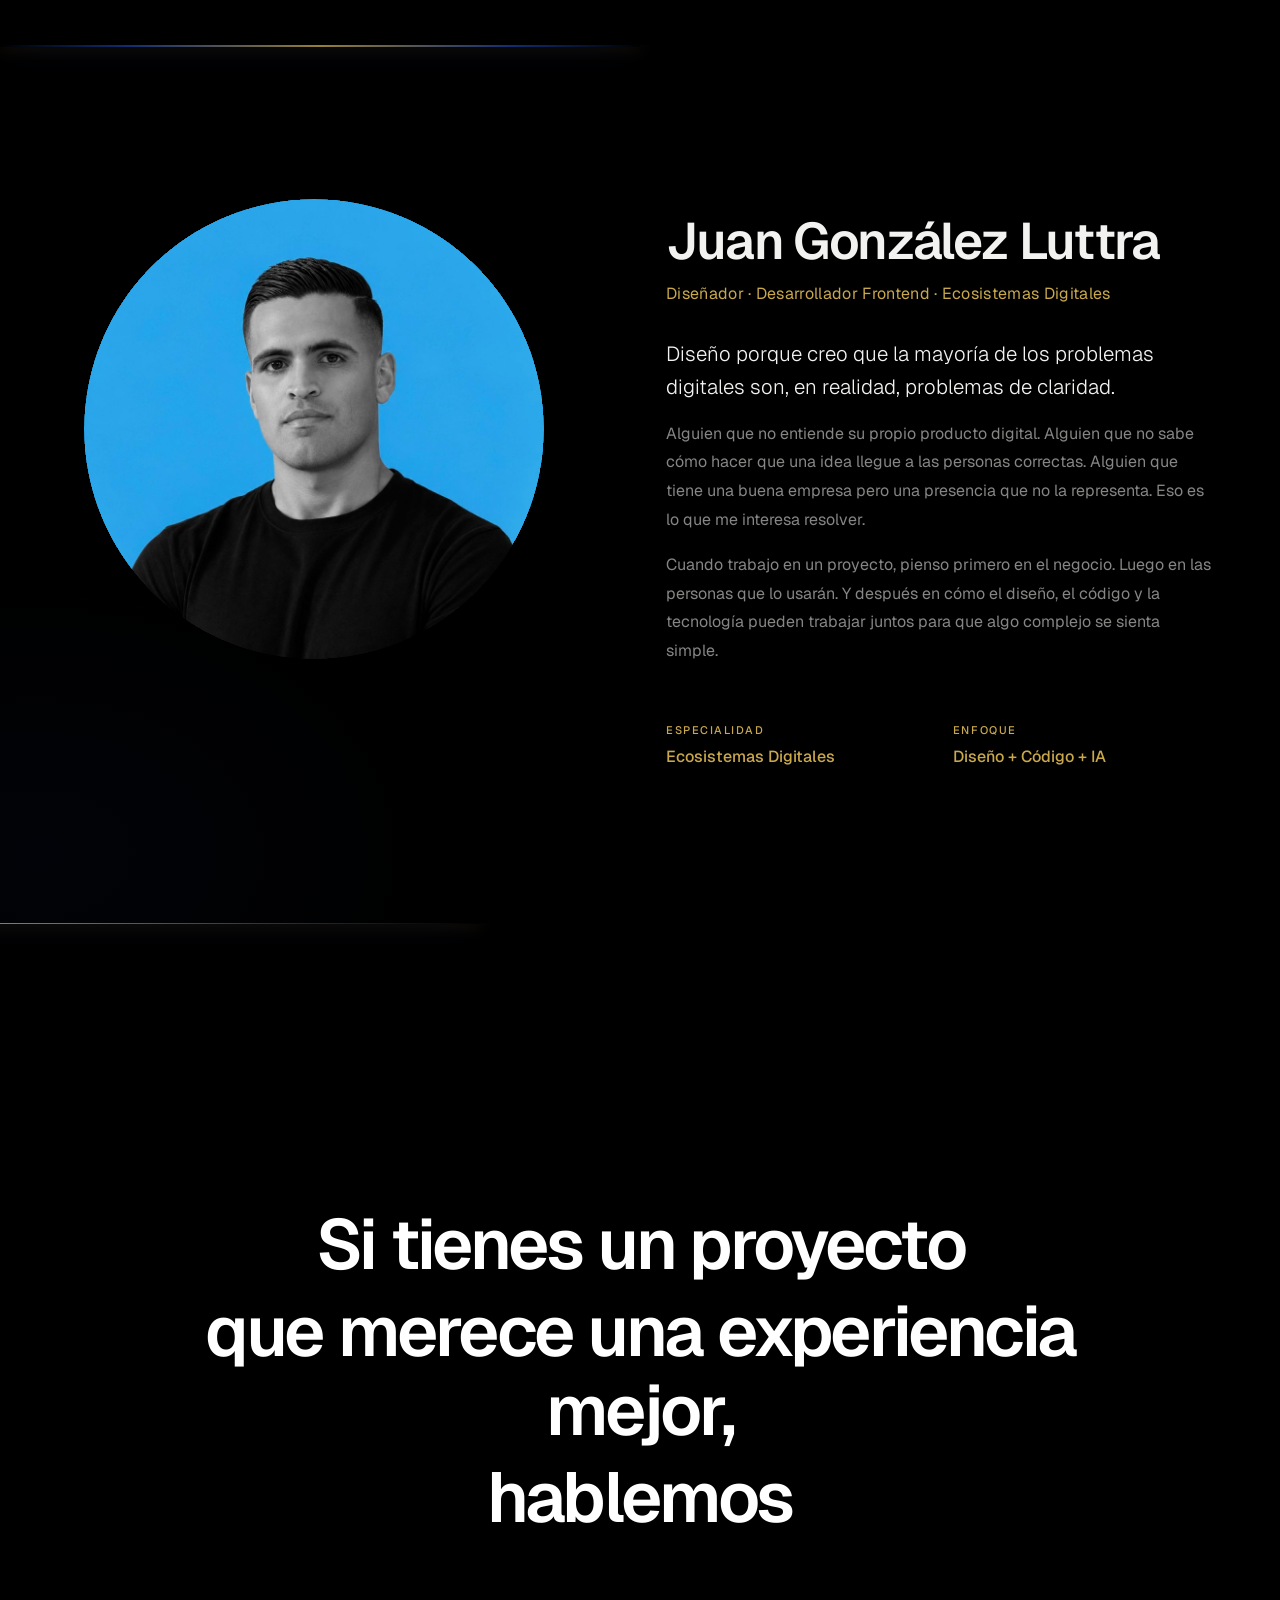
==== commit 4baacdd9: "fix: restaurar scroll horizontal puro en Proceso y sincronizar mazo de Capacidades sin espacio blanc" ====
--- a/web/index.html
+++ b/web/index.html
@@ -28,17 +28,17 @@
   <link href="https://fonts.googleapis.com/css2?family=Geist:wght@300;400;500;600&display=swap" rel="stylesheet">
 
   <!-- Estilos — orden: tokens → base → ambient → componentes → secciones -->
-  <link rel="stylesheet" href="css/tokens.css?v=63">
-  <link rel="stylesheet" href="css/base.css?v=63">
-  <link rel="stylesheet" href="css/ambient.css?v=63">
-  <link rel="stylesheet" href="css/components.css?v=63">
-  <link rel="stylesheet" href="css/sections/hero.css?v=63">
-  <link rel="stylesheet" href="css/sections/work.css?v=63">
-  <link rel="stylesheet" href="css/sections/philosophy.css?v=63">
-  <link rel="stylesheet" href="css/sections/process.css?v=63">
-  <link rel="stylesheet" href="css/sections/capabilities.css?v=63">
-  <link rel="stylesheet" href="css/sections/about.css?v=63">
-  <link rel="stylesheet" href="css/sections/contact.css?v=63">
+  <link rel="stylesheet" href="css/tokens.css?v=64">
+  <link rel="stylesheet" href="css/base.css?v=64">
+  <link rel="stylesheet" href="css/ambient.css?v=64">
+  <link rel="stylesheet" href="css/components.css?v=64">
+  <link rel="stylesheet" href="css/sections/hero.css?v=64">
+  <link rel="stylesheet" href="css/sections/work.css?v=64">
+  <link rel="stylesheet" href="css/sections/philosophy.css?v=64">
+  <link rel="stylesheet" href="css/sections/process.css?v=64">
+  <link rel="stylesheet" href="css/sections/capabilities.css?v=64">
+  <link rel="stylesheet" href="css/sections/about.css?v=64">
+  <link rel="stylesheet" href="css/sections/contact.css?v=64">
 
   <!-- Datos estructurados JSON-LD -->
   <script type="application/ld+json">
@@ -883,7 +883,7 @@
          ============================================================ -->
     <section class="capabilities" id="capacidades" aria-label="Capacidades">
       <!-- El min-height del outer da la altura de contenido real para que position:sticky del grid funcione en todo el recorrido -->
-      <div class="capabilities__outer" style="padding-top: clamp(6rem,12vw,10rem); min-height: calc(100vh * 4.0);">
+      <div class="capabilities__outer" style="padding-top: clamp(3rem,6vw,5rem); min-height: calc(100vh * 3.6);">
         <div class="capabilities__grid">
 
           <!-- COLUMNA IZQUIERDA — TITULAR STICKY -->
--- a/web/css/base.css
+++ b/web/css/base.css
@@ -13,9 +13,8 @@
 html {
   scroll-behavior: auto;
   -webkit-text-size-adjust: 100%;
-  overflow-x: hidden;
-  max-width: 100%;
-  cursor: none; /* Cursor nativo oculto: se usa el cursor personalizado */
+  overflow-x: clip; /* Clip visual overflow without creating scroll container (preserves position:sticky) */
+  cursor: none;
 }
 
 body {
@@ -27,20 +26,13 @@
   background-color: #000; /* Fallback negro puro */
   -webkit-font-smoothing: antialiased;
   -moz-osx-font-smoothing: grayscale;
-  overflow-x: hidden;
-  max-width: 100%;
   position: relative;
   cursor: none;
 }
 
-@media (max-width: 900px) {
-  html, body {
-    overflow-x: hidden !important;
-    max-width: 100vw !important;
-  }
-  main {
-    overflow-x: hidden;
-    max-width: 100%;
+@media (pointer: fine) {
+  *, *::before, *::after {
+    cursor: none !important;
   }
 }
 
--- a/web/css/sections/process.css
+++ b/web/css/sections/process.css
@@ -12,12 +12,14 @@
 .process {
   background: var(--bg-process);
   position: relative;
+  overflow: clip;
   transform: none !important;
 }
 
 .process__outer {
   height: 500vh;
   position: relative;
+  overflow: clip;
   transform: none !important;
 }
 
--- a/web/css/sections/capabilities.css
+++ b/web/css/sections/capabilities.css
@@ -15,11 +15,7 @@
   margin: 0 auto;
   padding-left:  var(--container-padding);
   padding-right: var(--container-padding);
-  /* La sección necesita altura para el scroll de las 4 tarjetas.
-     Usamos padding-top para el contenido inicial y padding-bottom
-     para el espacio de scroll (4 tarjetas × 100vh + 1vh de hold). */
-  padding-top: clamp(5rem, 10vw, 8rem);
-  /* padding-bottom lo pone el HTML inline para facilitar cálculos */
+  padding-top: clamp(3rem, 6vw, 5rem);
 }
 
 /* ---- GRID STICKY: SE QUEDA FIJO MIENTRAS LA SECCIÓN SCROLLEA ---- */
@@ -31,7 +27,7 @@
 
   /* El grid completo es sticky dentro de .capabilities__outer */
   position: sticky;
-  top: calc(var(--nav-height) + 2rem);
+  top: calc(var(--nav-height) + 1.5rem);
 }
 
 /* ============================================================
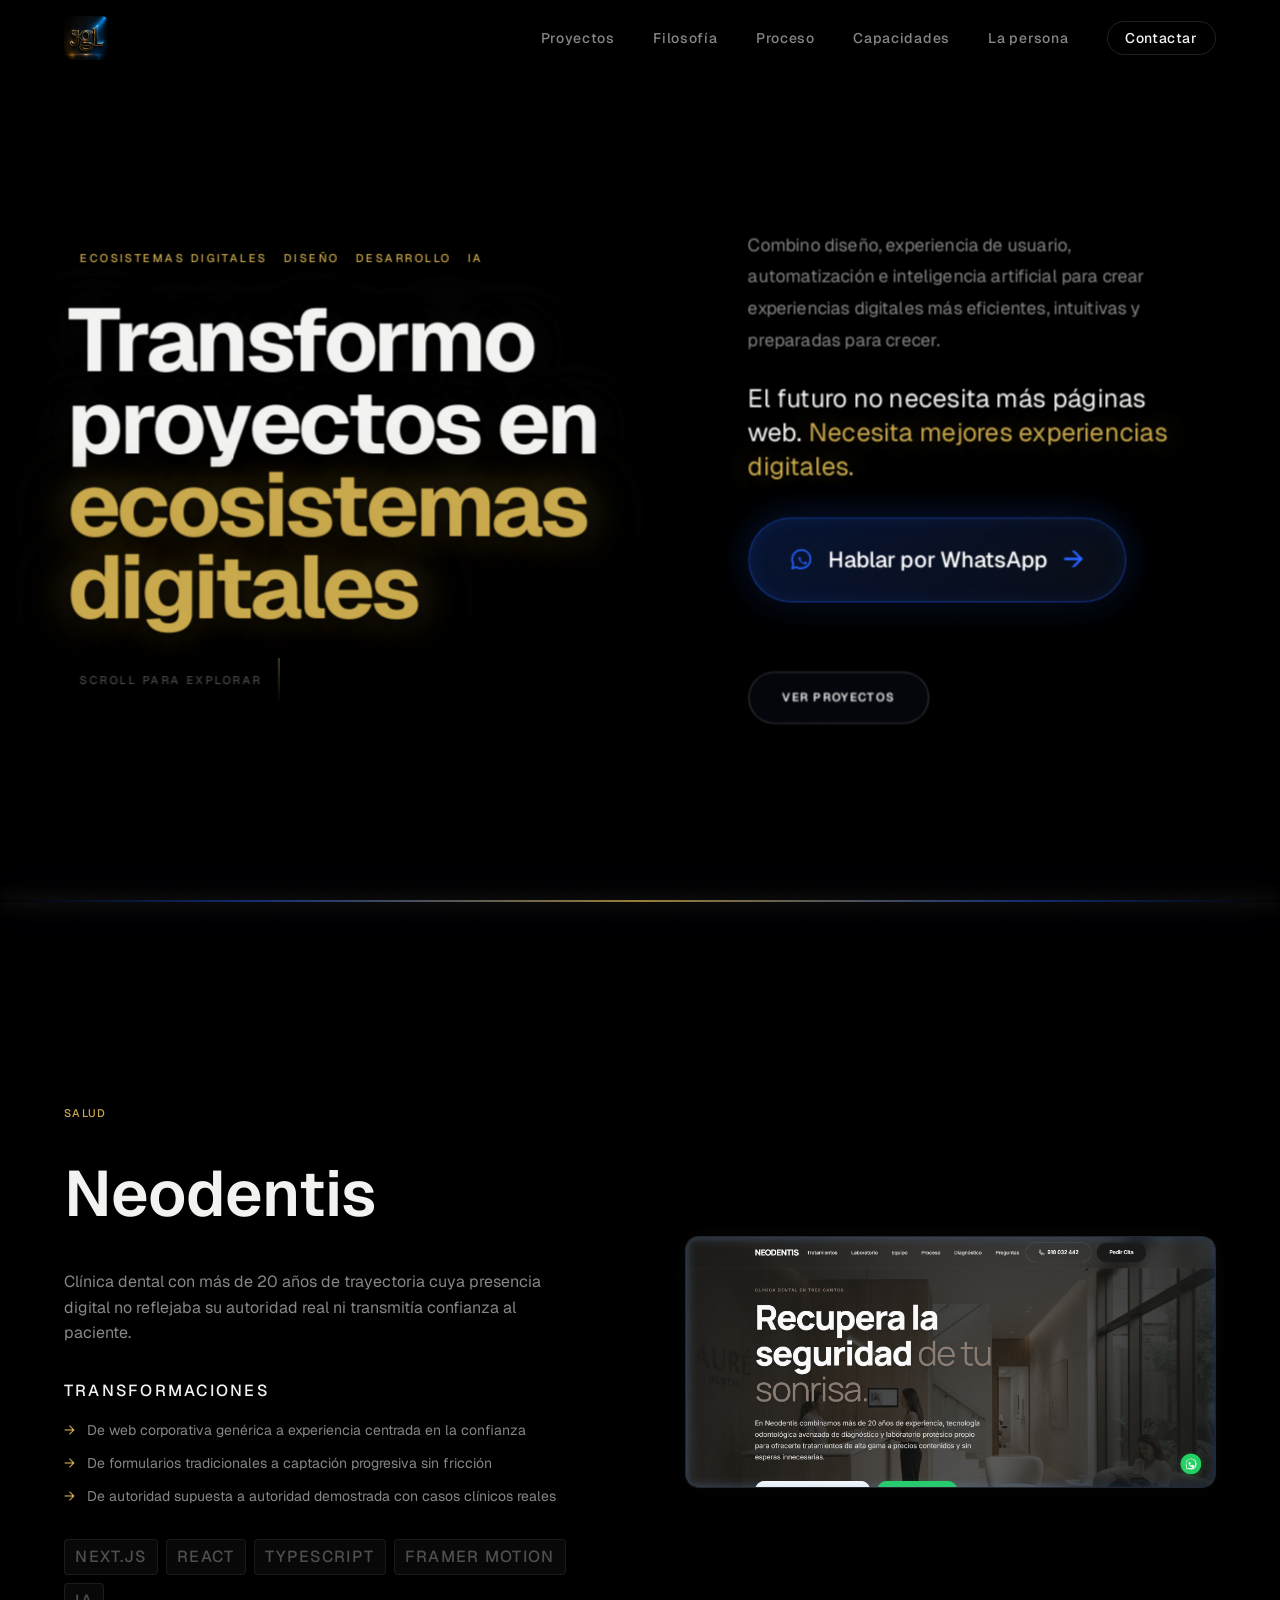
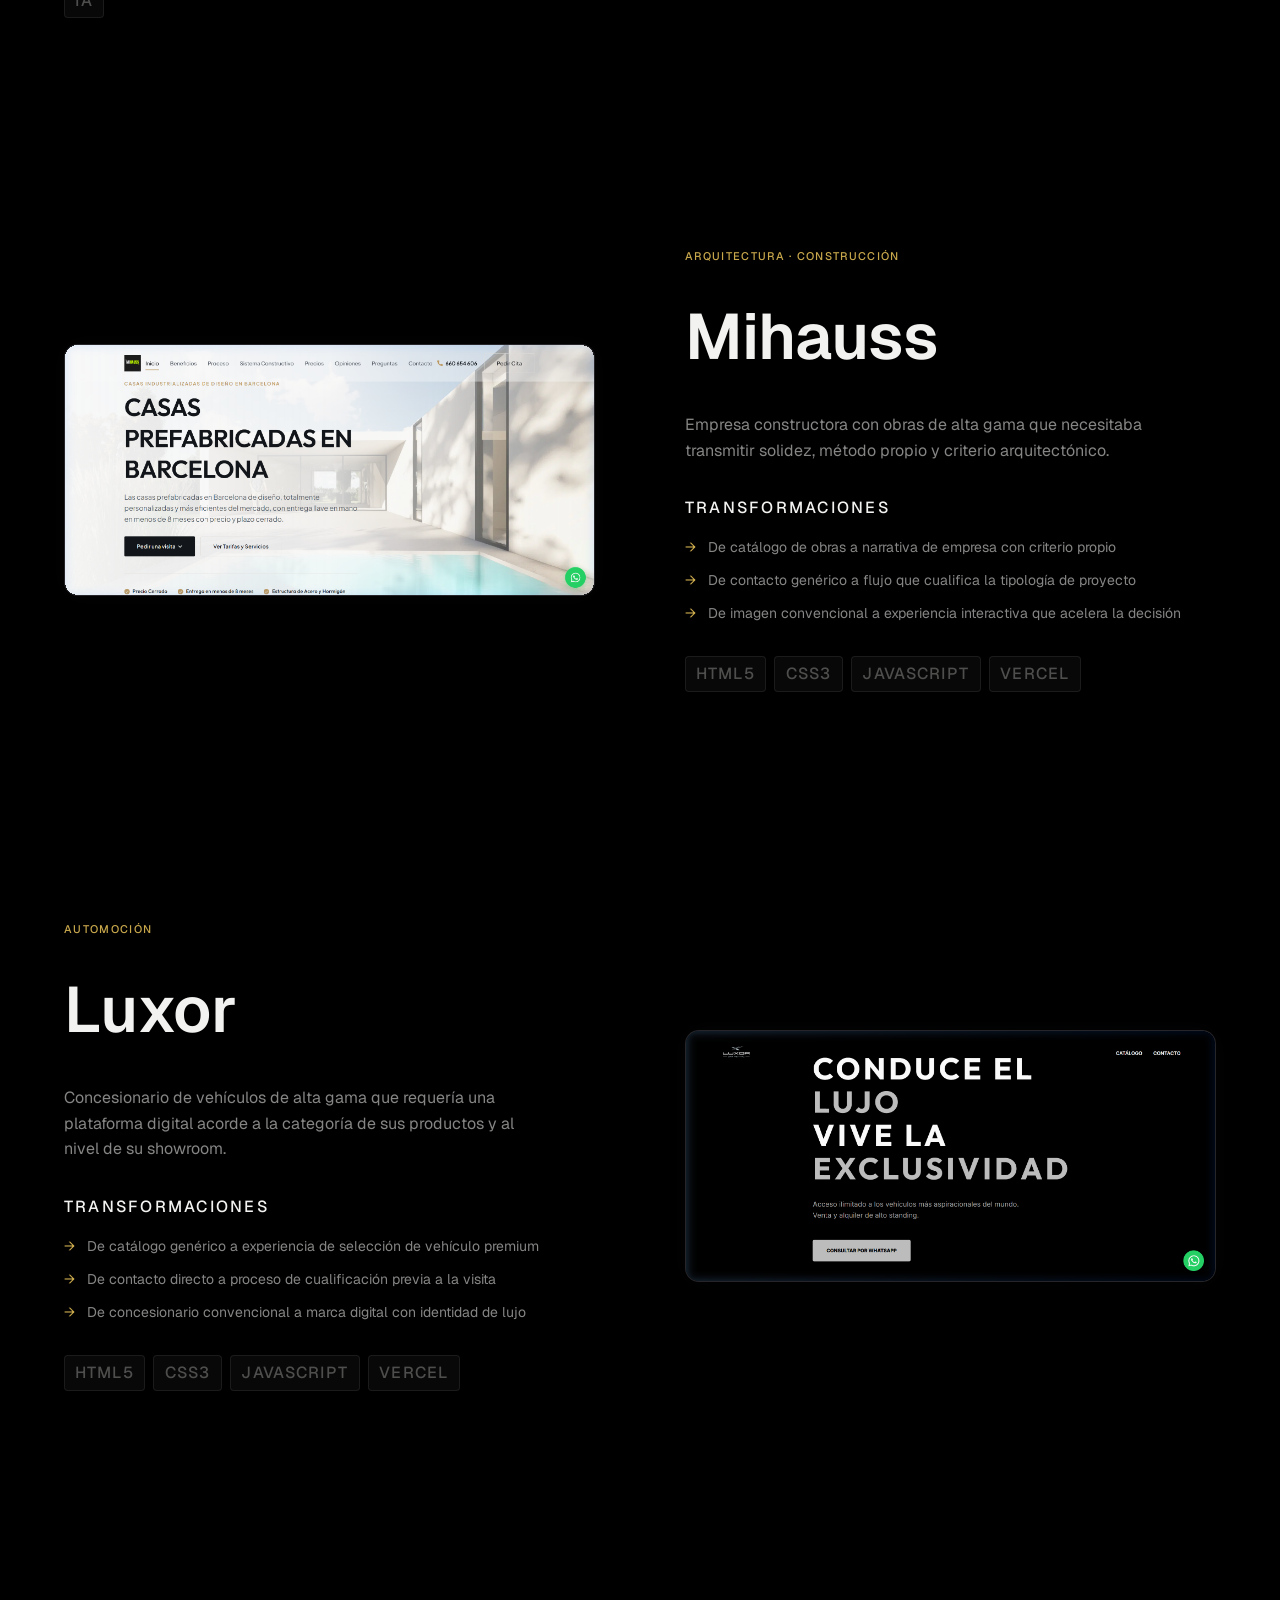
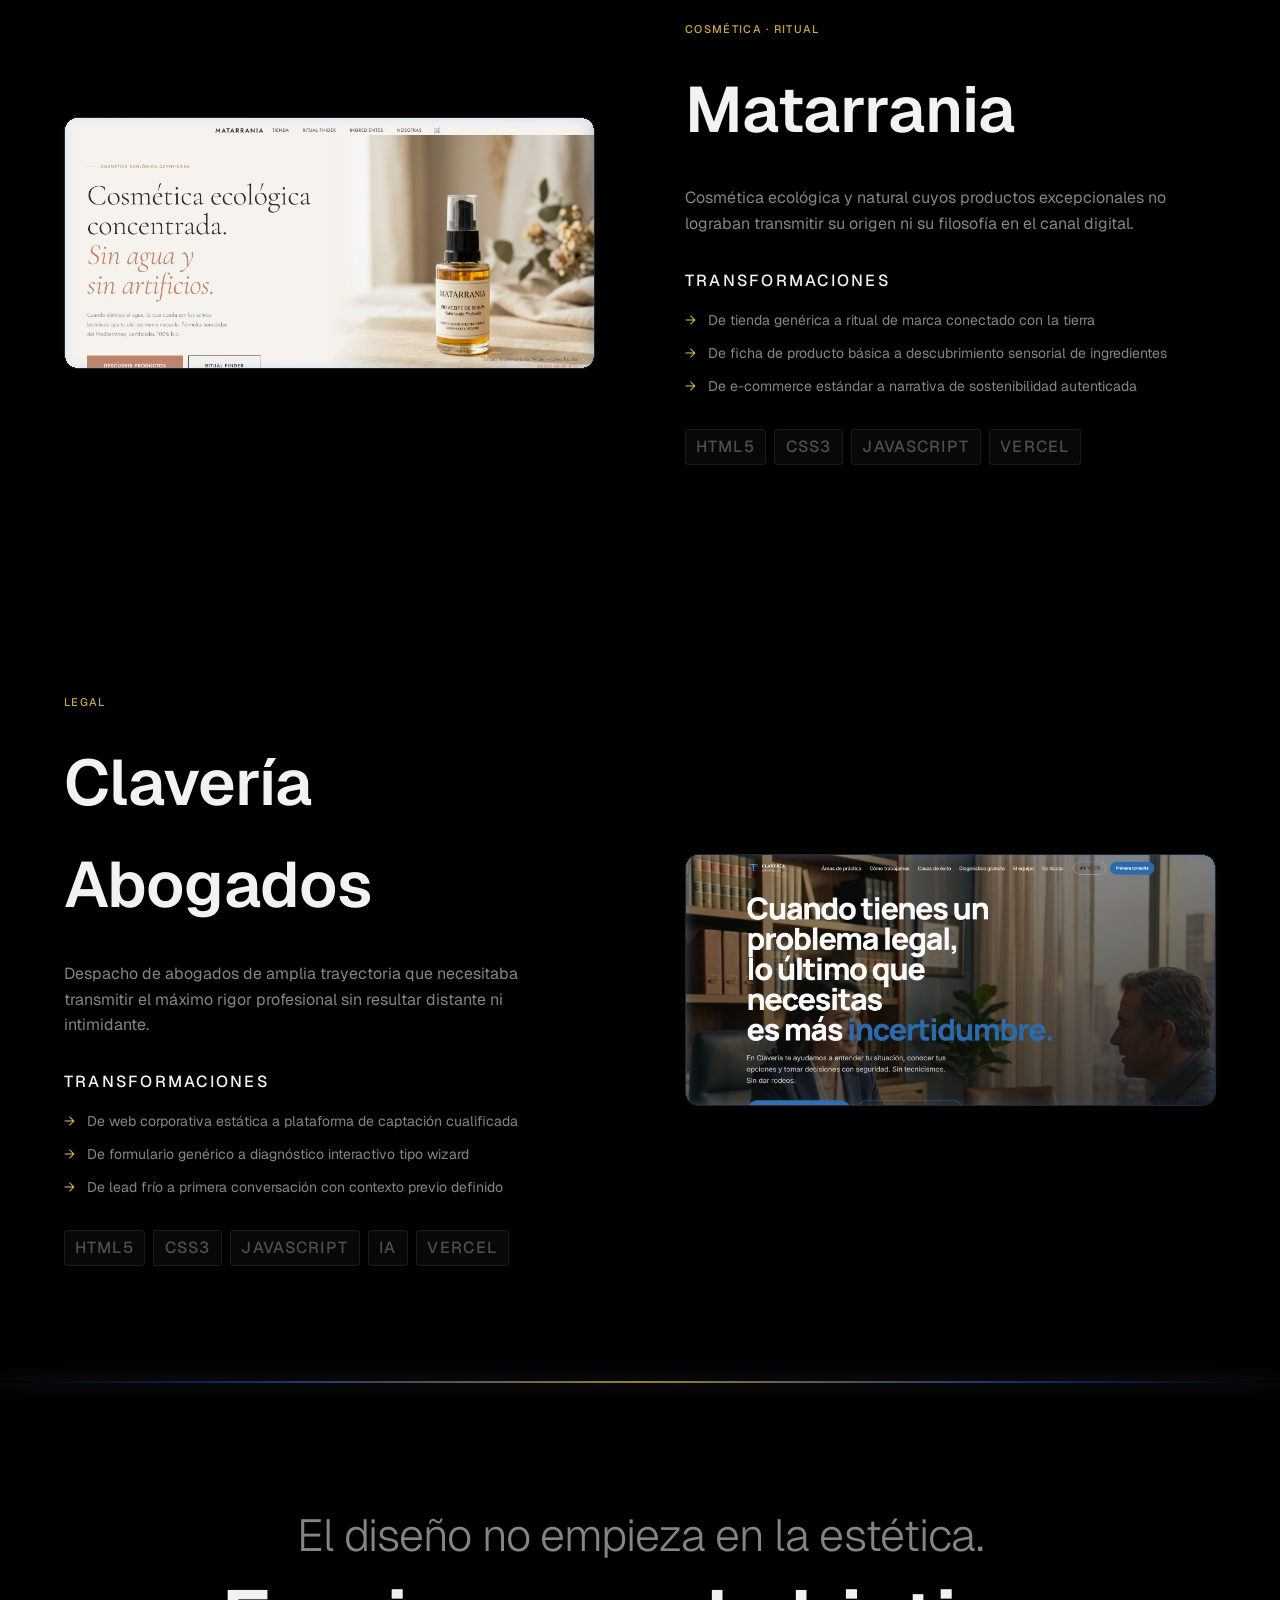
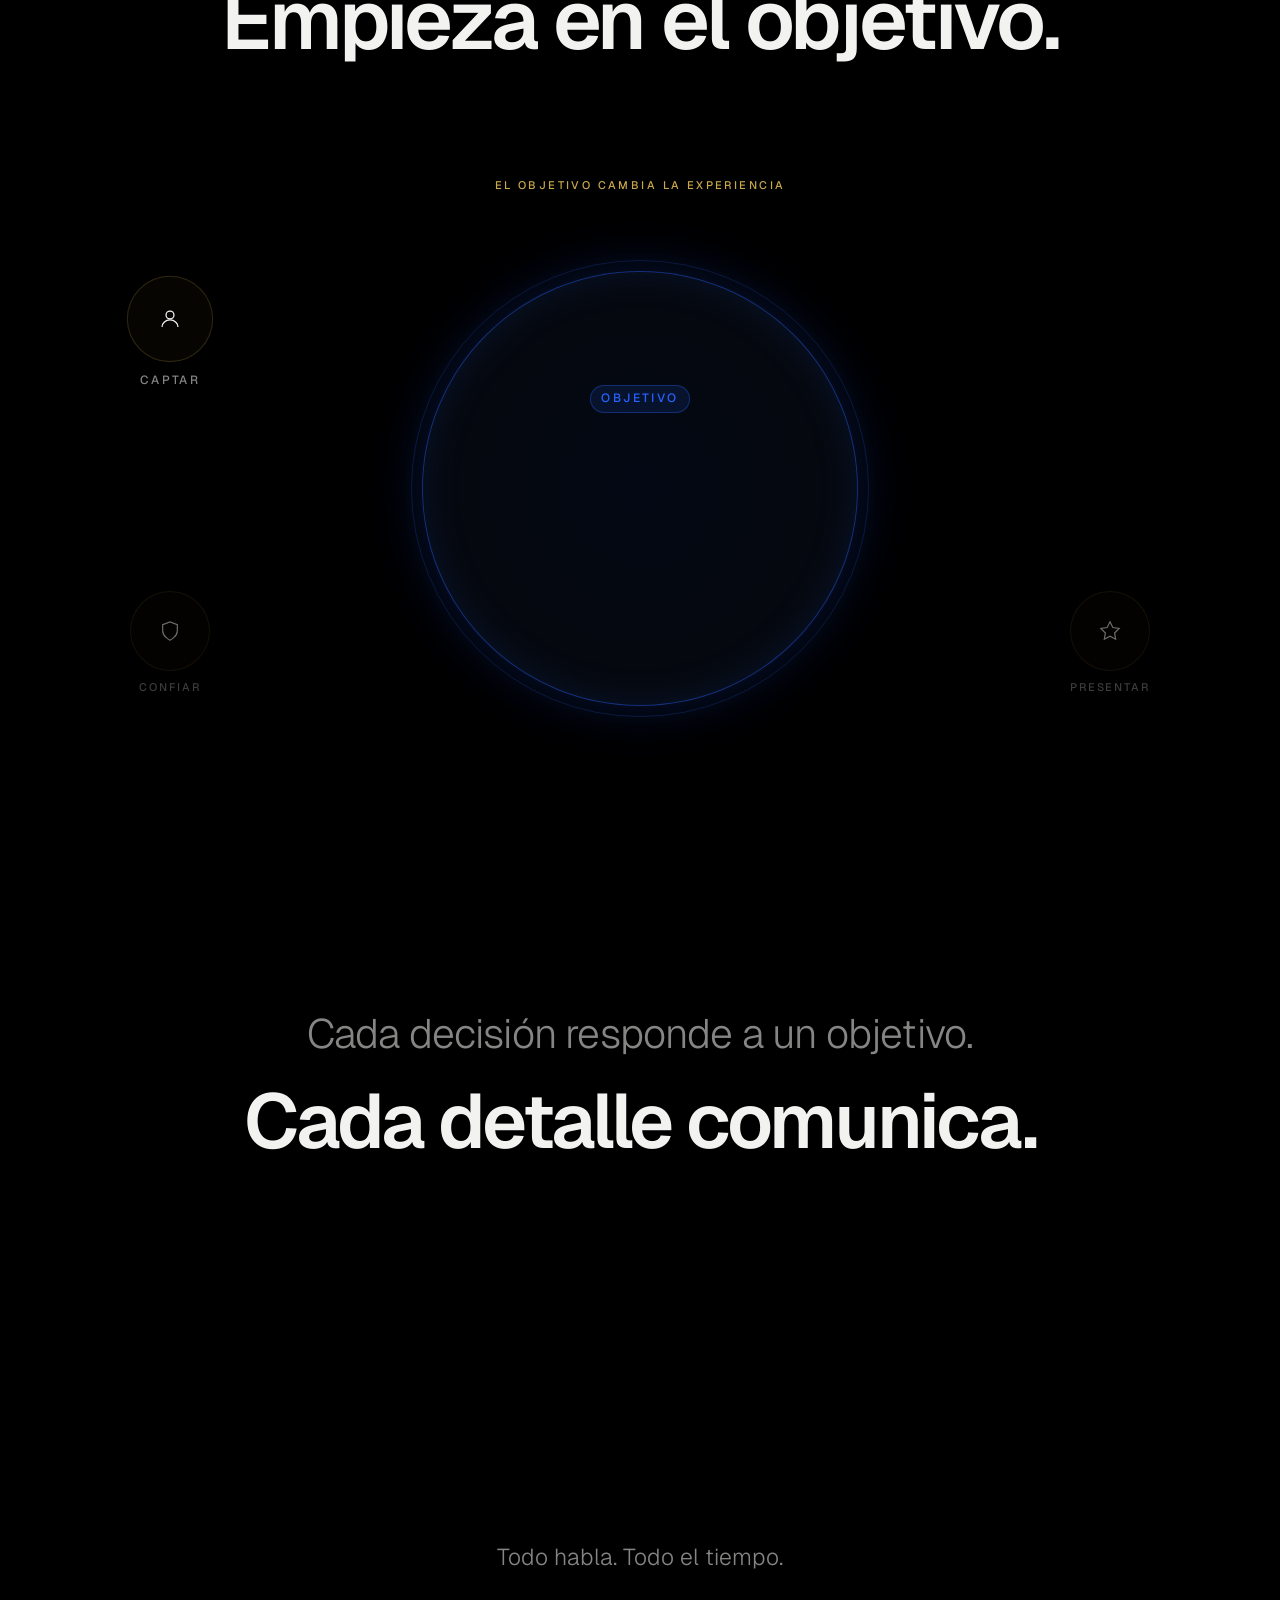
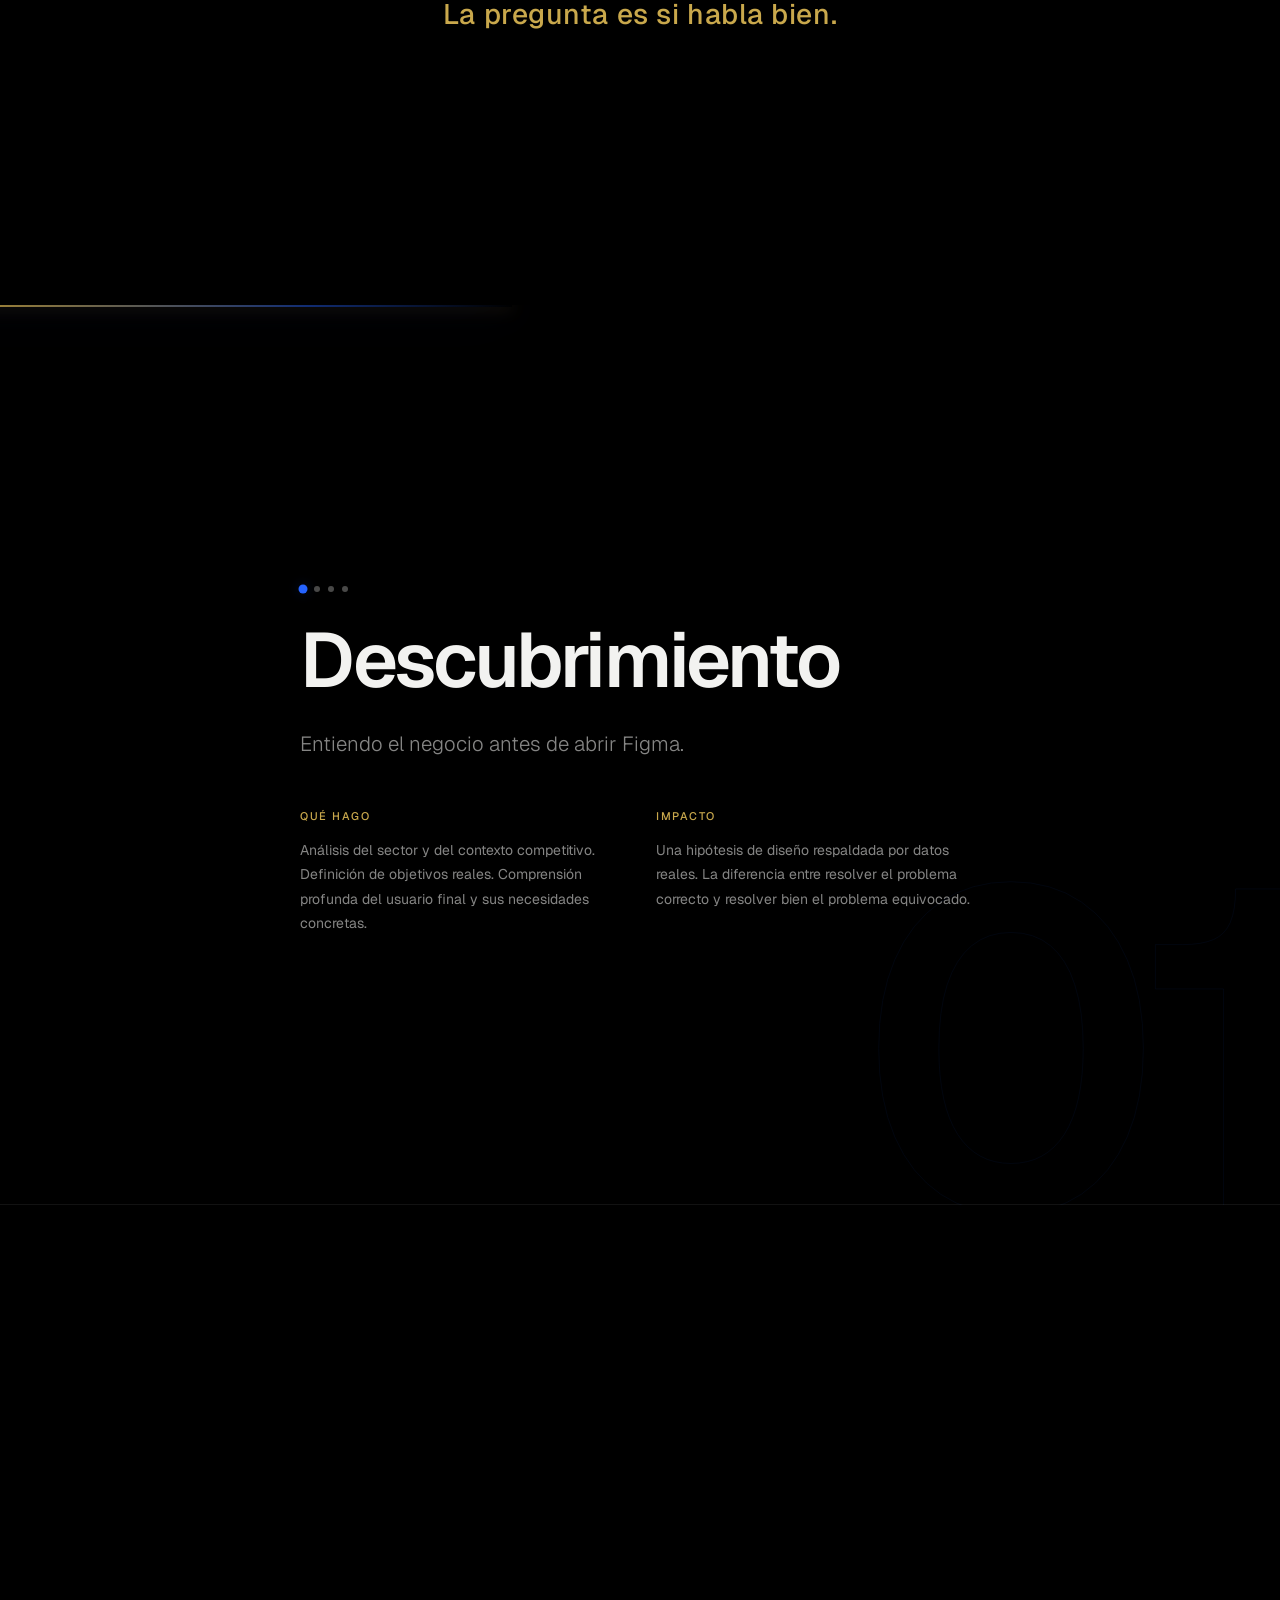
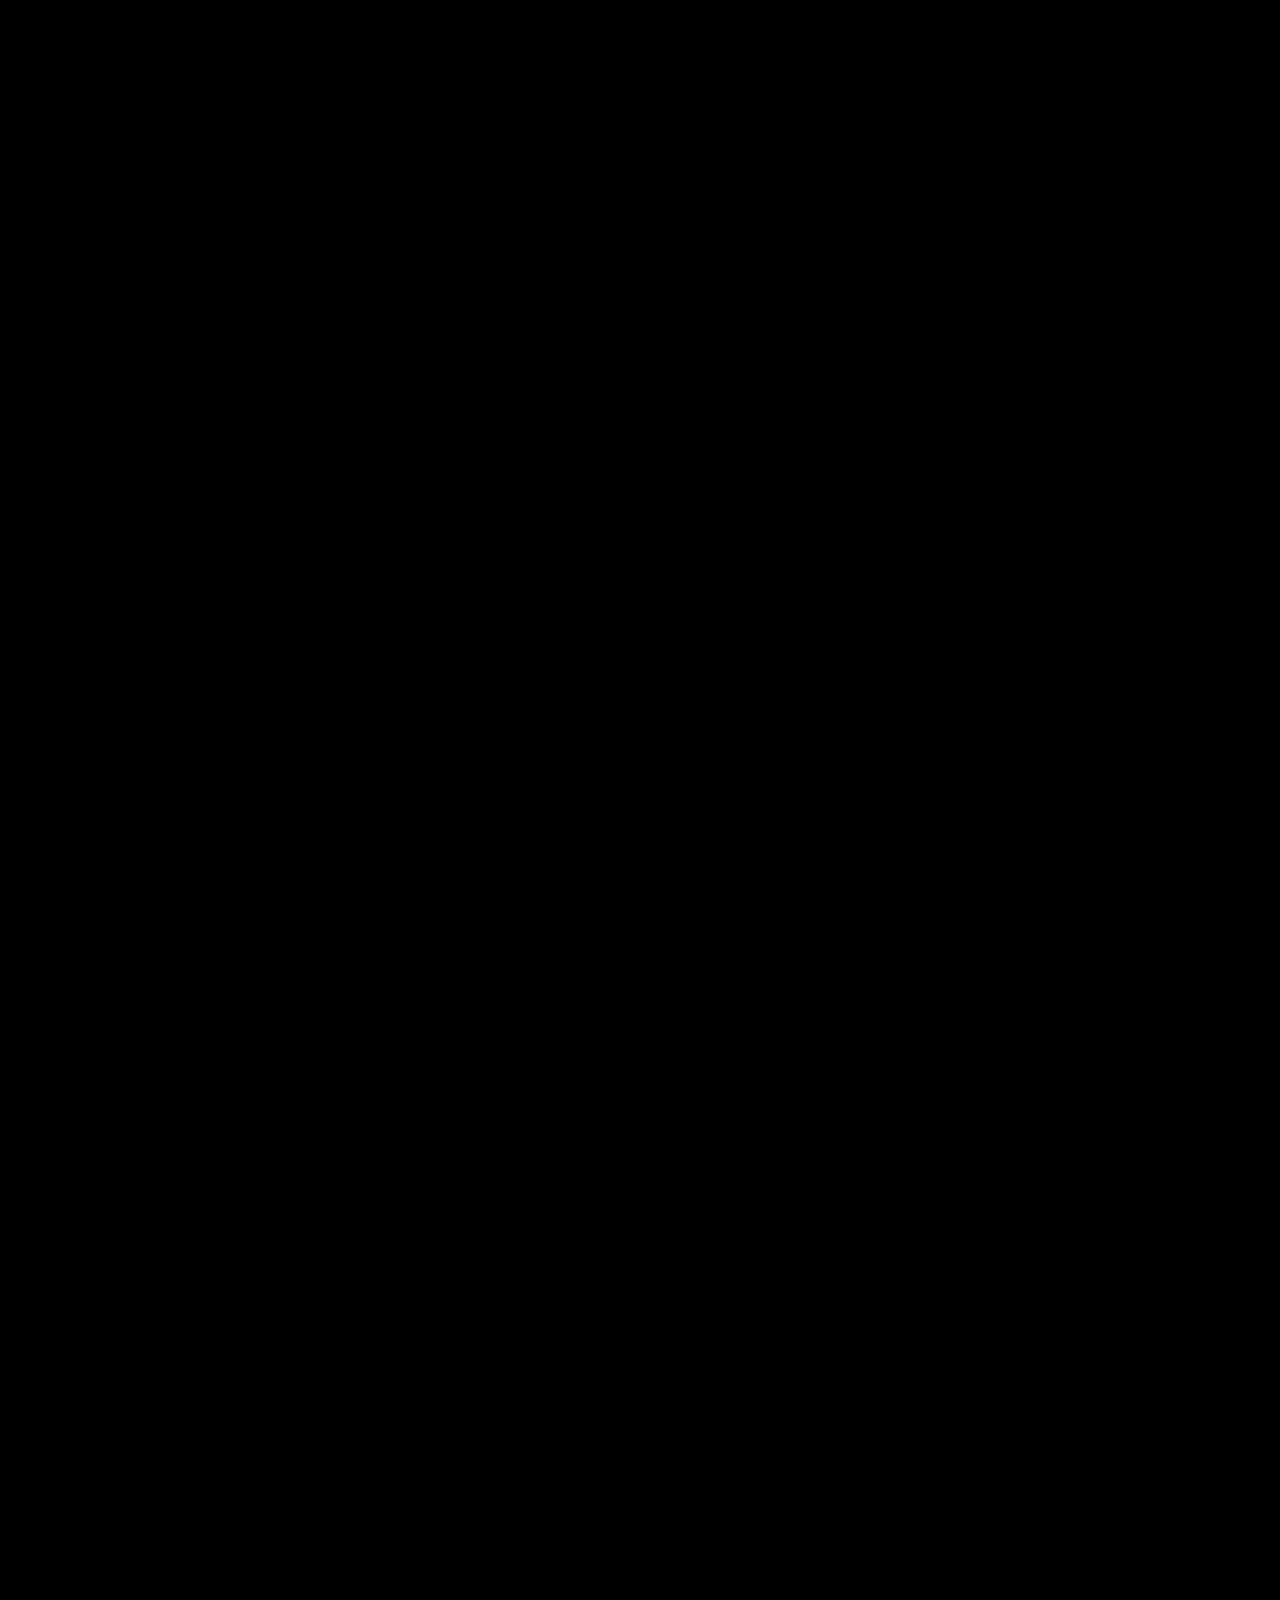
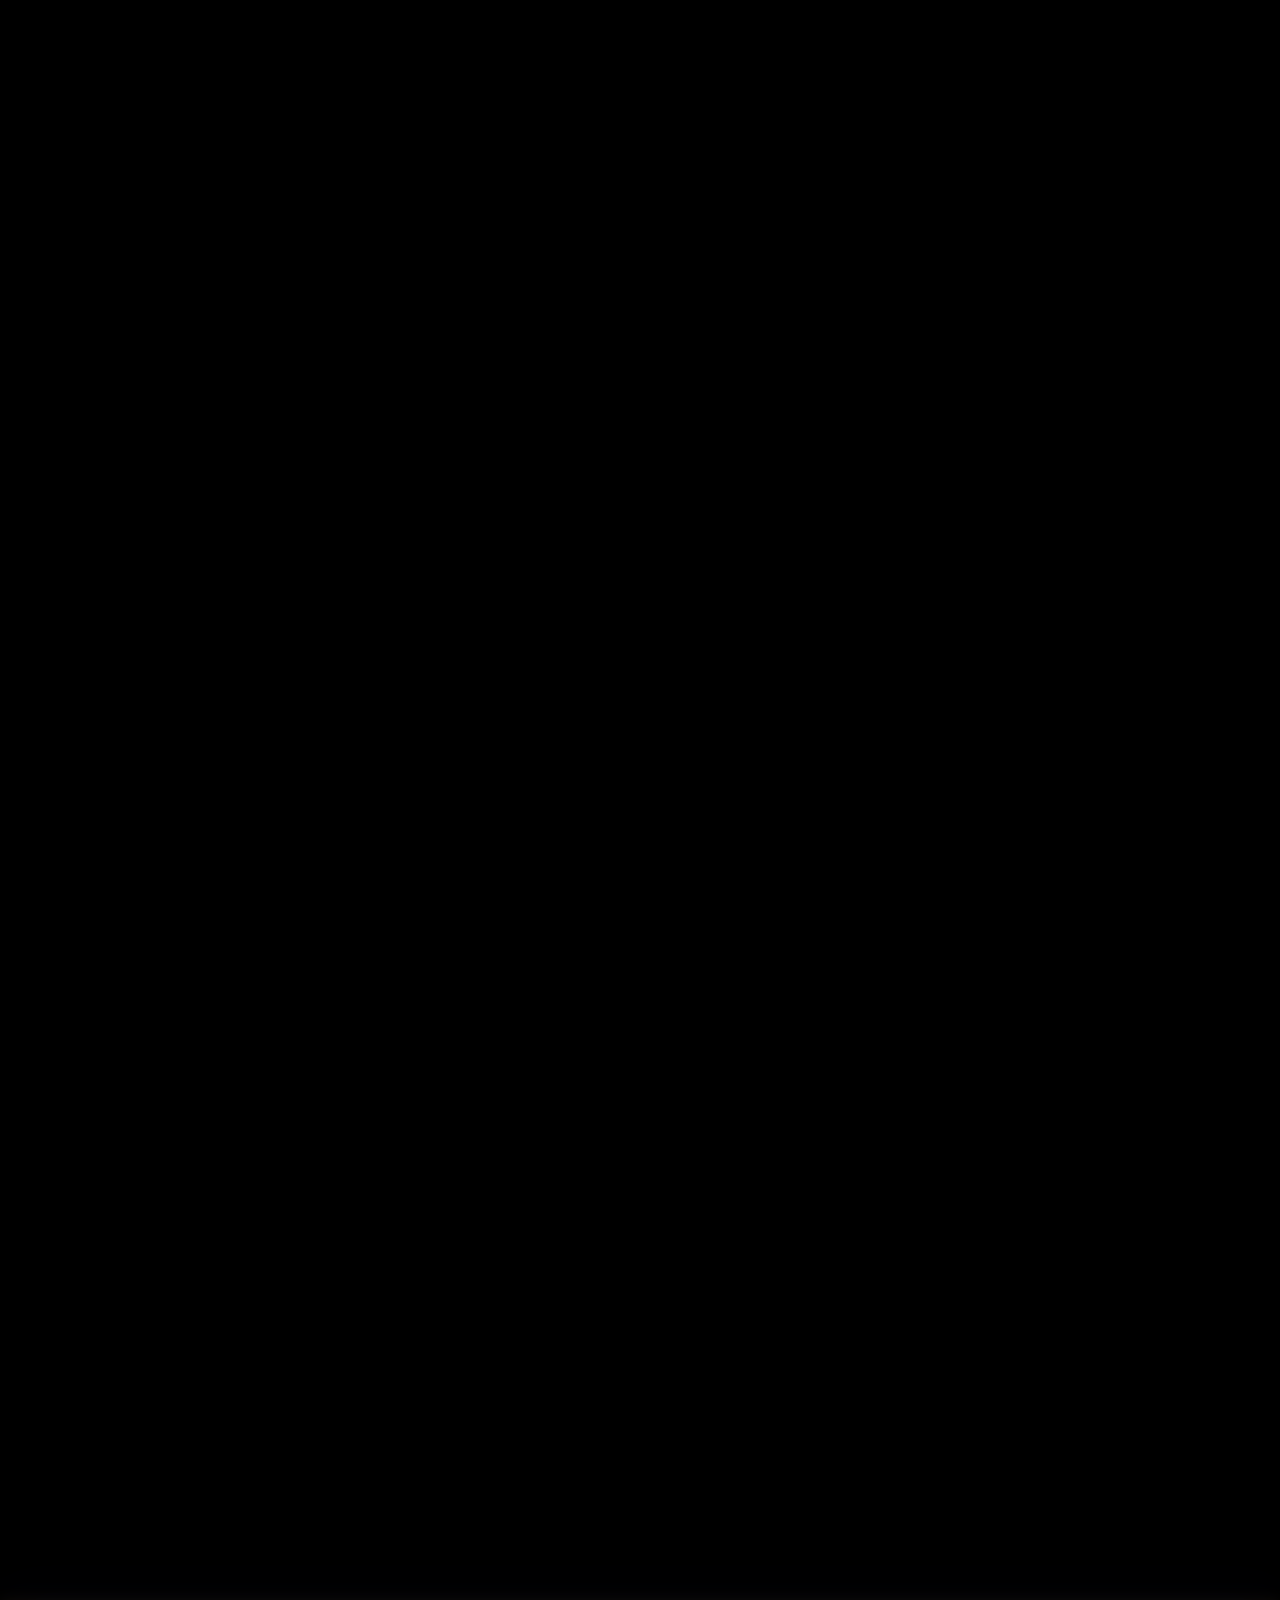
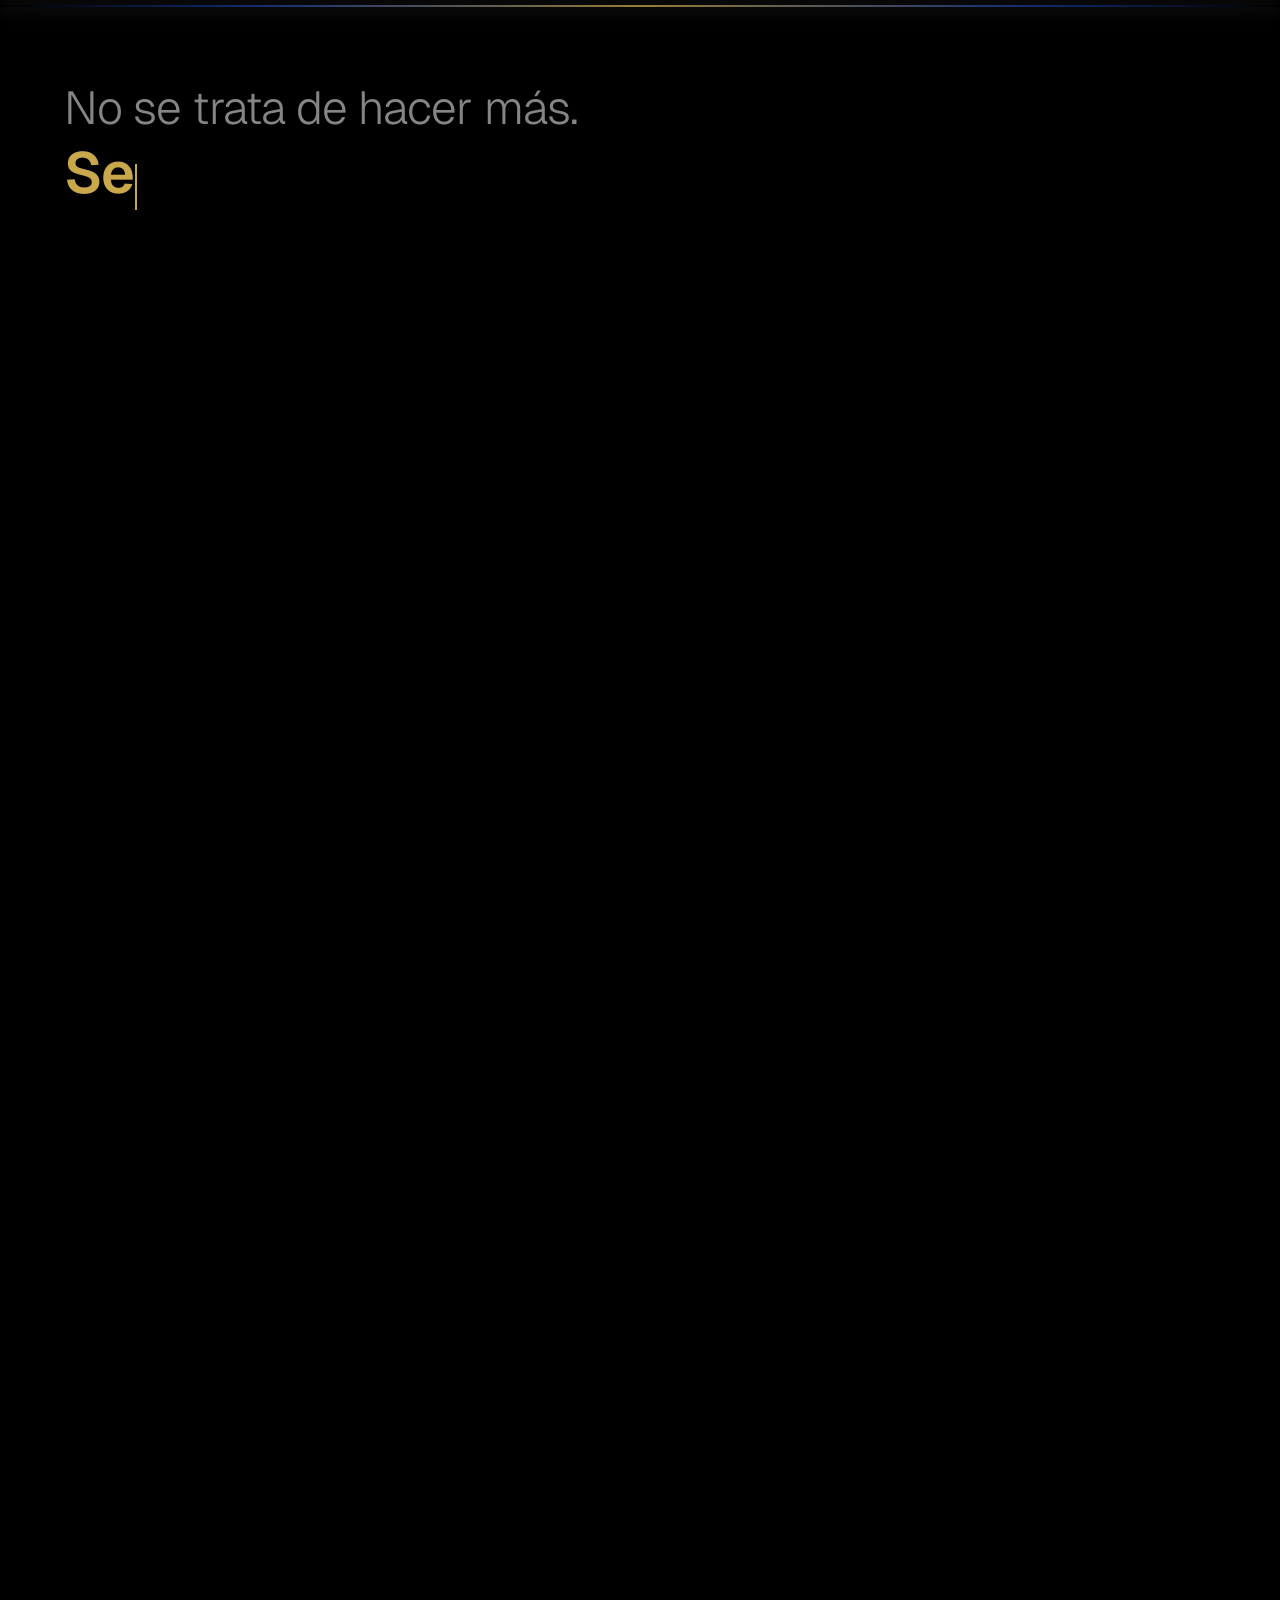
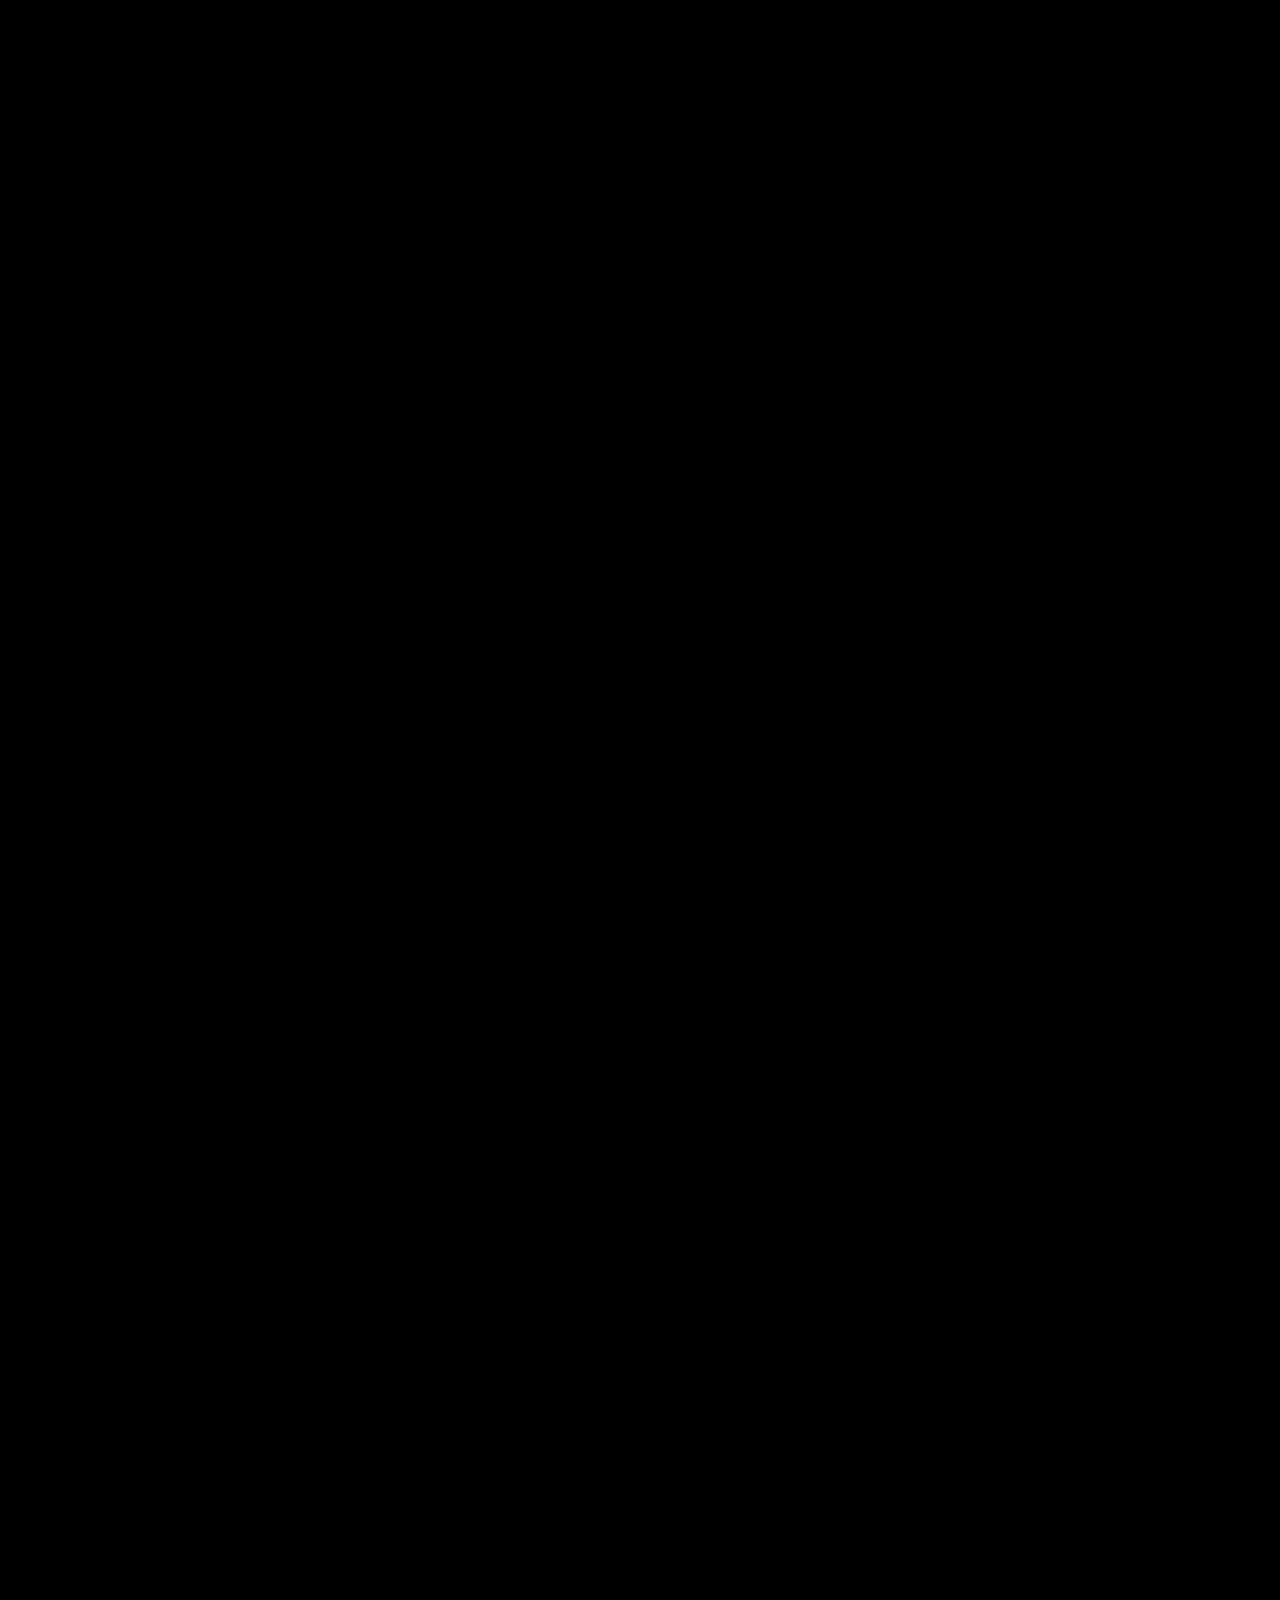
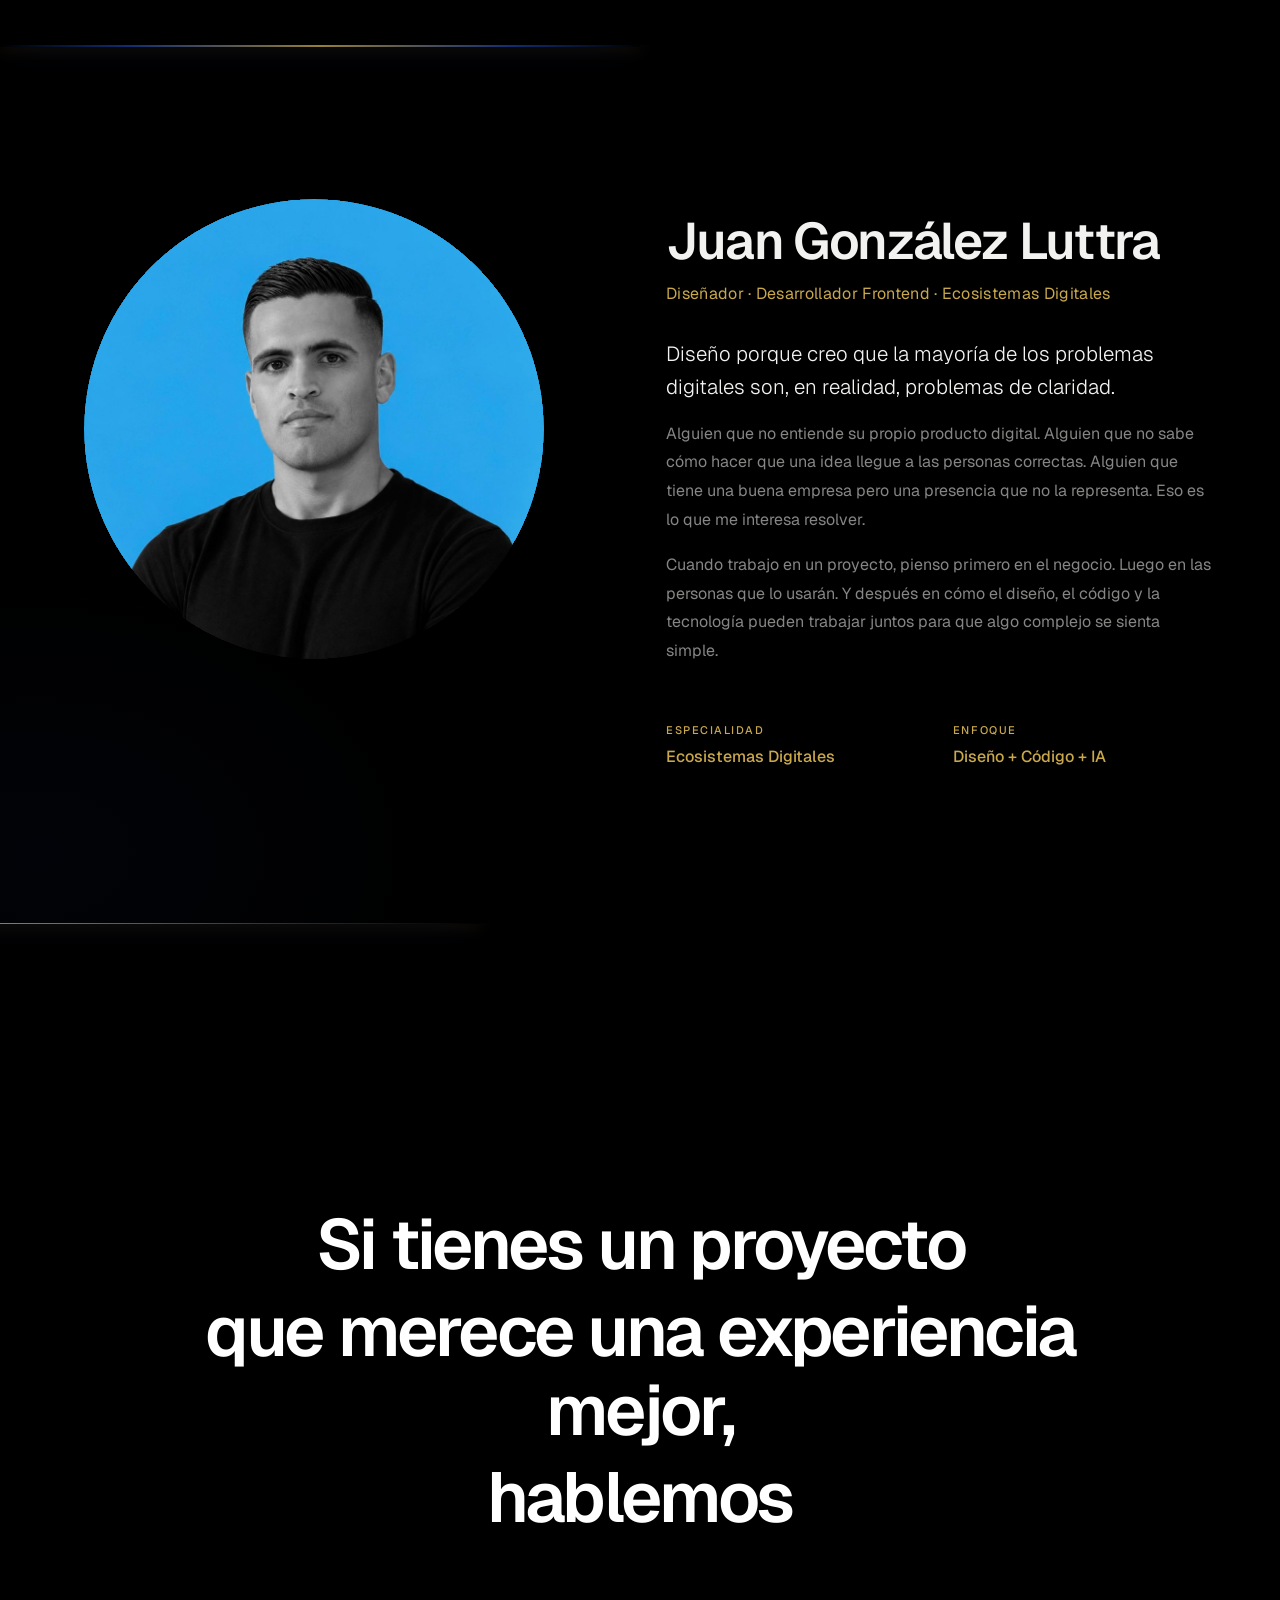
==== commit 58e6dd4a: "fix: entrada progresiva Capacidades sin tarjeta inicial y eliminacion lateralidad mobile v65" ====
--- a/web/index.html
+++ b/web/index.html
@@ -28,17 +28,17 @@
   <link href="https://fonts.googleapis.com/css2?family=Geist:wght@300;400;500;600&display=swap" rel="stylesheet">
 
   <!-- Estilos — orden: tokens → base → ambient → componentes → secciones -->
-  <link rel="stylesheet" href="css/tokens.css?v=64">
-  <link rel="stylesheet" href="css/base.css?v=64">
-  <link rel="stylesheet" href="css/ambient.css?v=64">
-  <link rel="stylesheet" href="css/components.css?v=64">
-  <link rel="stylesheet" href="css/sections/hero.css?v=64">
-  <link rel="stylesheet" href="css/sections/work.css?v=64">
-  <link rel="stylesheet" href="css/sections/philosophy.css?v=64">
-  <link rel="stylesheet" href="css/sections/process.css?v=64">
-  <link rel="stylesheet" href="css/sections/capabilities.css?v=64">
-  <link rel="stylesheet" href="css/sections/about.css?v=64">
-  <link rel="stylesheet" href="css/sections/contact.css?v=64">
+  <link rel="stylesheet" href="css/tokens.css?v=65">
+  <link rel="stylesheet" href="css/base.css?v=65">
+  <link rel="stylesheet" href="css/ambient.css?v=65">
+  <link rel="stylesheet" href="css/components.css?v=65">
+  <link rel="stylesheet" href="css/sections/hero.css?v=65">
+  <link rel="stylesheet" href="css/sections/work.css?v=65">
+  <link rel="stylesheet" href="css/sections/philosophy.css?v=65">
+  <link rel="stylesheet" href="css/sections/process.css?v=65">
+  <link rel="stylesheet" href="css/sections/capabilities.css?v=65">
+  <link rel="stylesheet" href="css/sections/about.css?v=65">
+  <link rel="stylesheet" href="css/sections/contact.css?v=65">
 
   <!-- Datos estructurados JSON-LD -->
   <script type="application/ld+json">
--- a/web/css/base.css
+++ b/web/css/base.css
@@ -28,6 +28,15 @@
   -moz-osx-font-smoothing: grayscale;
   position: relative;
   cursor: none;
+}
+
+@media (max-width: 900px) {
+  html, body {
+    touch-action: pan-y; /* Previene lateralidad y gestos horizontales en móvil */
+  }
+  .process__sticky, .process__track {
+    touch-action: pan-x pan-y; /* Permite desplazamiento horizontal dentro de Proceso */
+  }
 }
 
 @media (pointer: fine) {
--- a/web/css/sections/philosophy.css
+++ b/web/css/sections/philosophy.css
@@ -381,7 +381,8 @@
 .philosophy__transition {
   height: clamp(80px, 12vw, 160px);
   background: linear-gradient(to bottom, var(--bg-philosophy), var(--bg-process));
-  margin: 0 calc(-1 * var(--container-padding));
+  width: 100%;
+  margin: 0;
 }
 
 
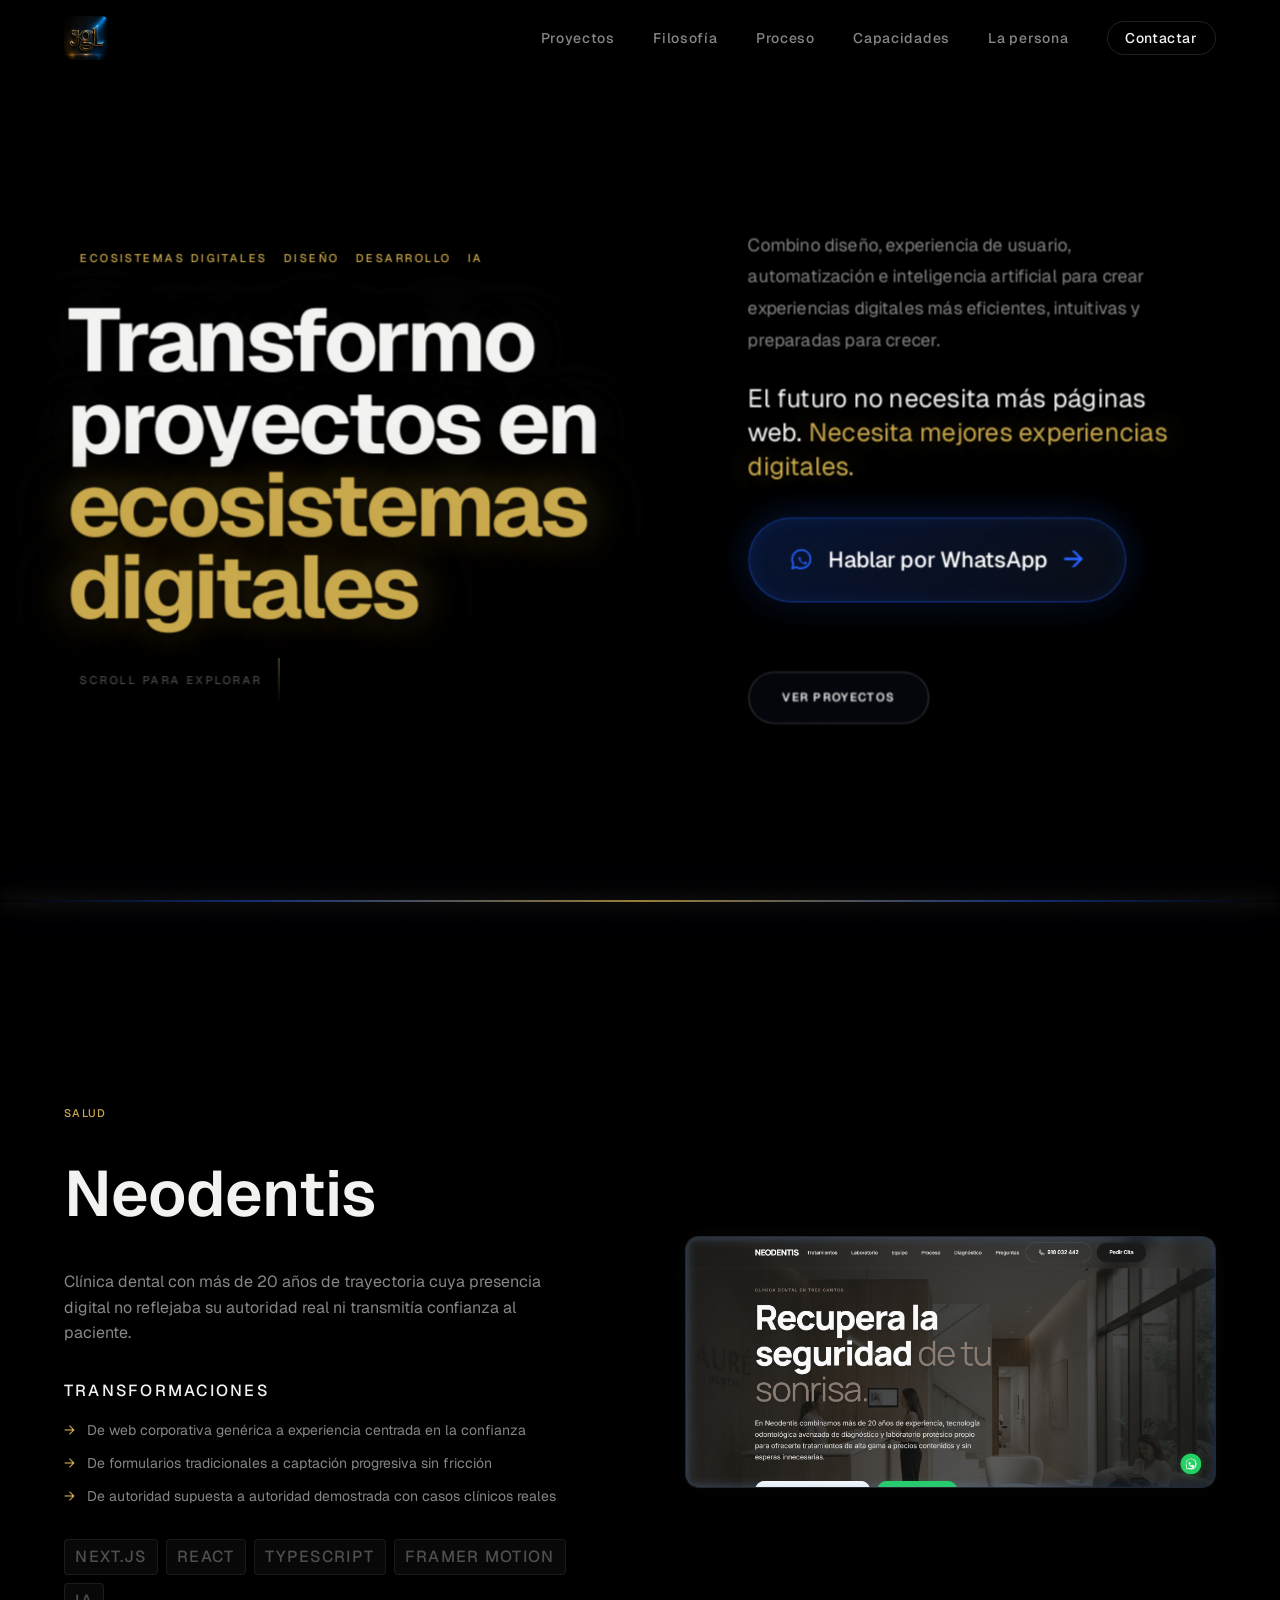
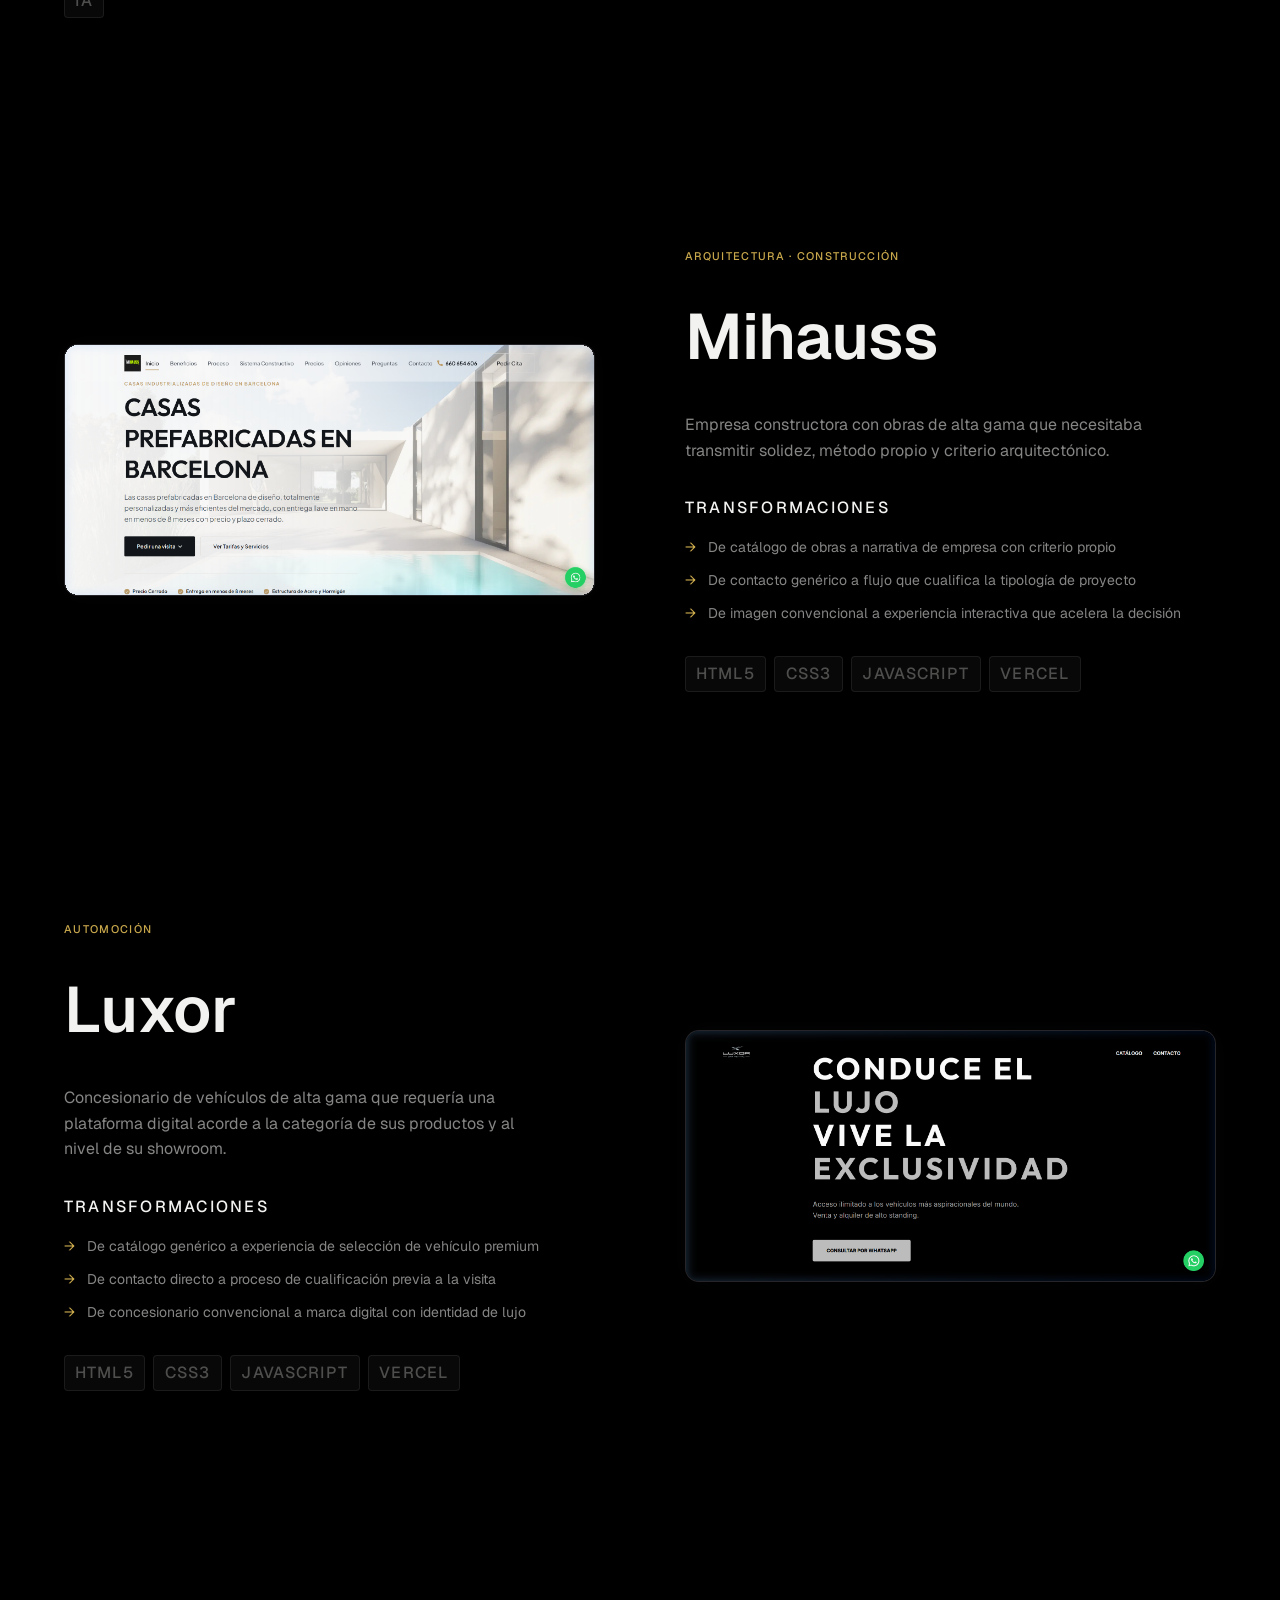
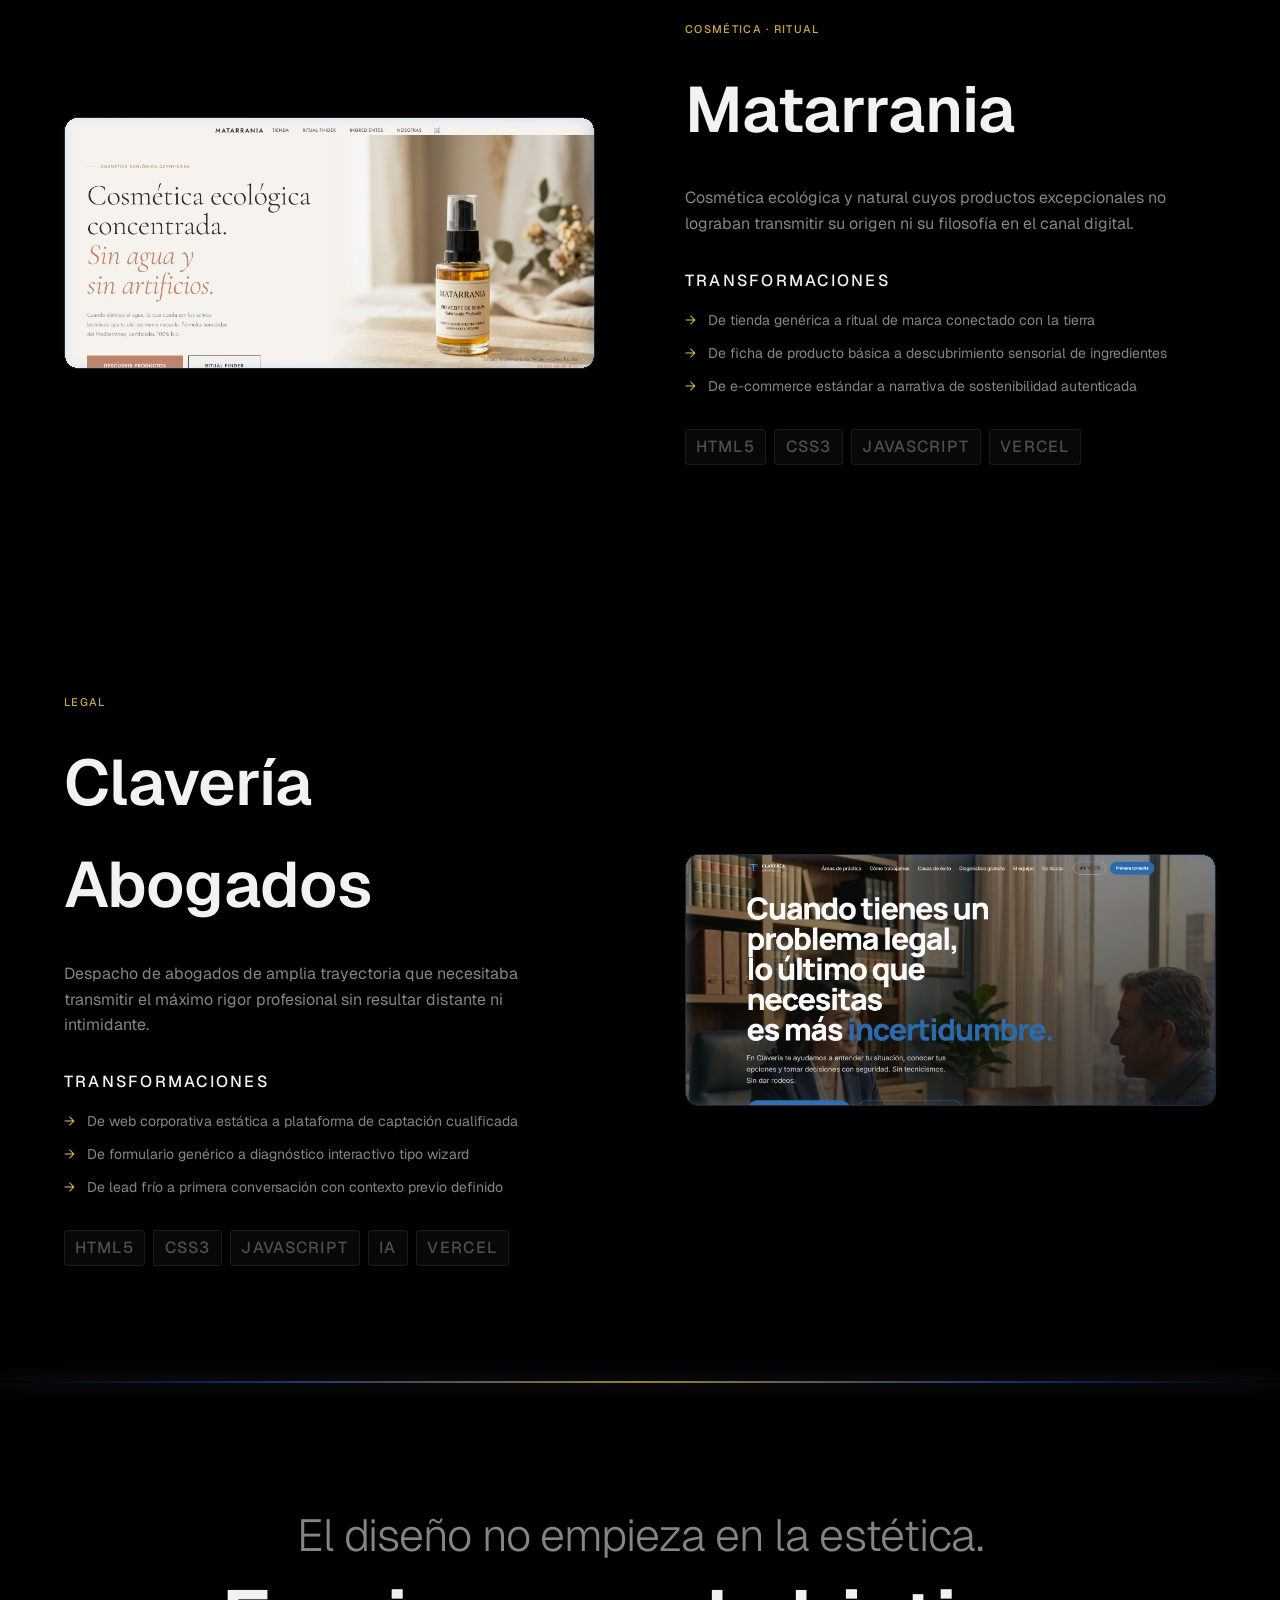
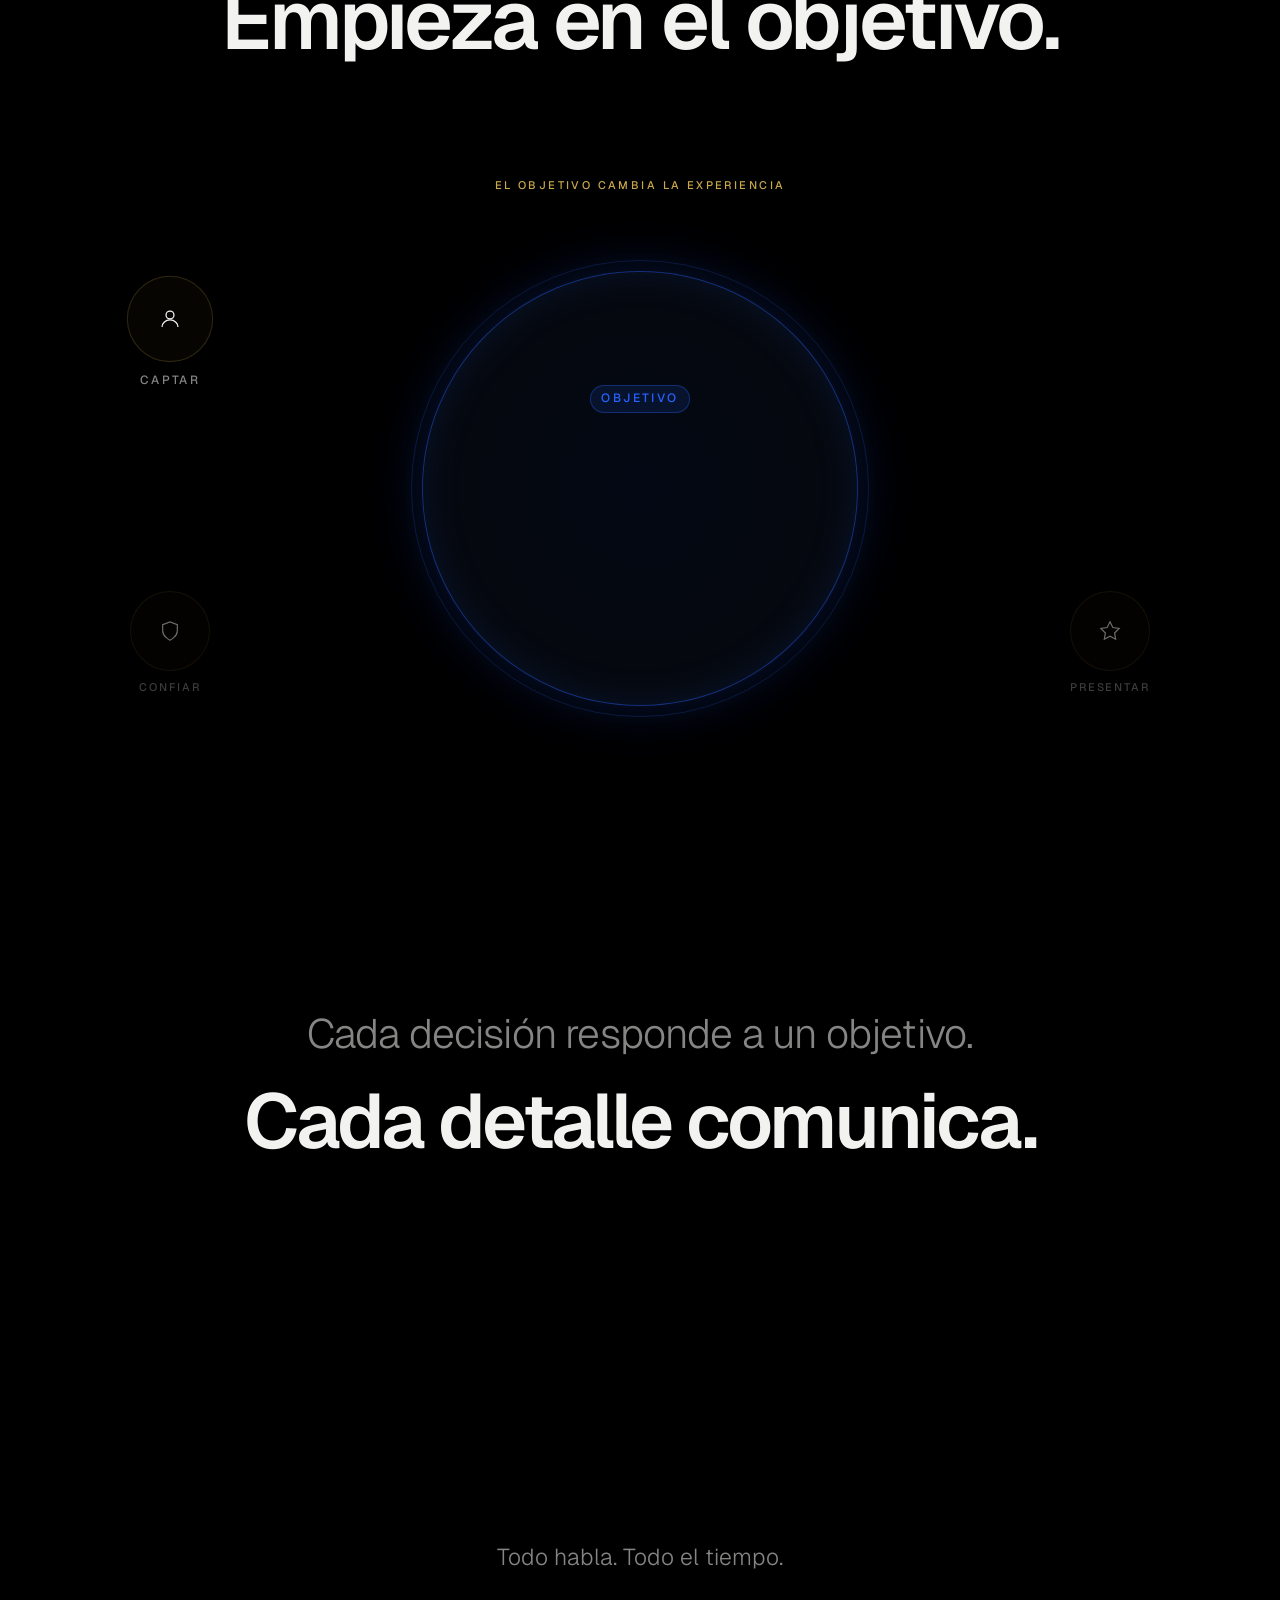
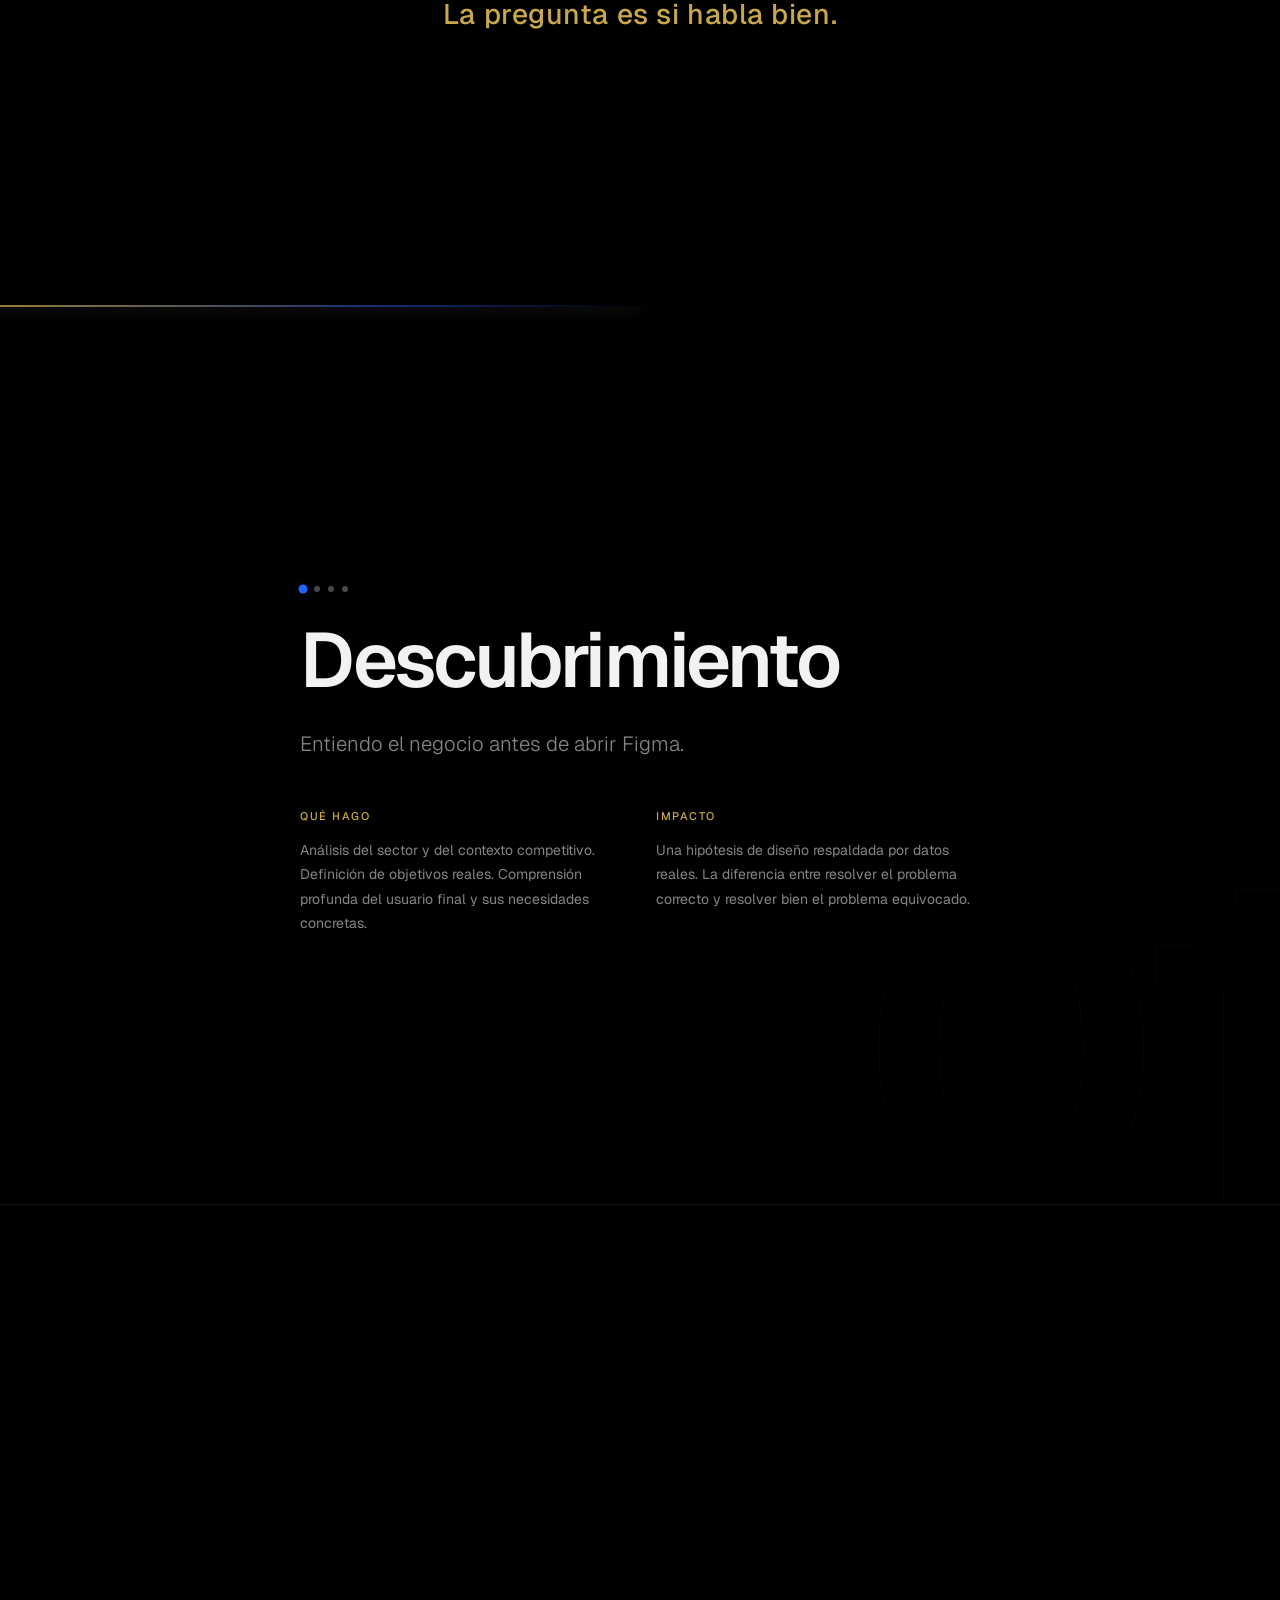
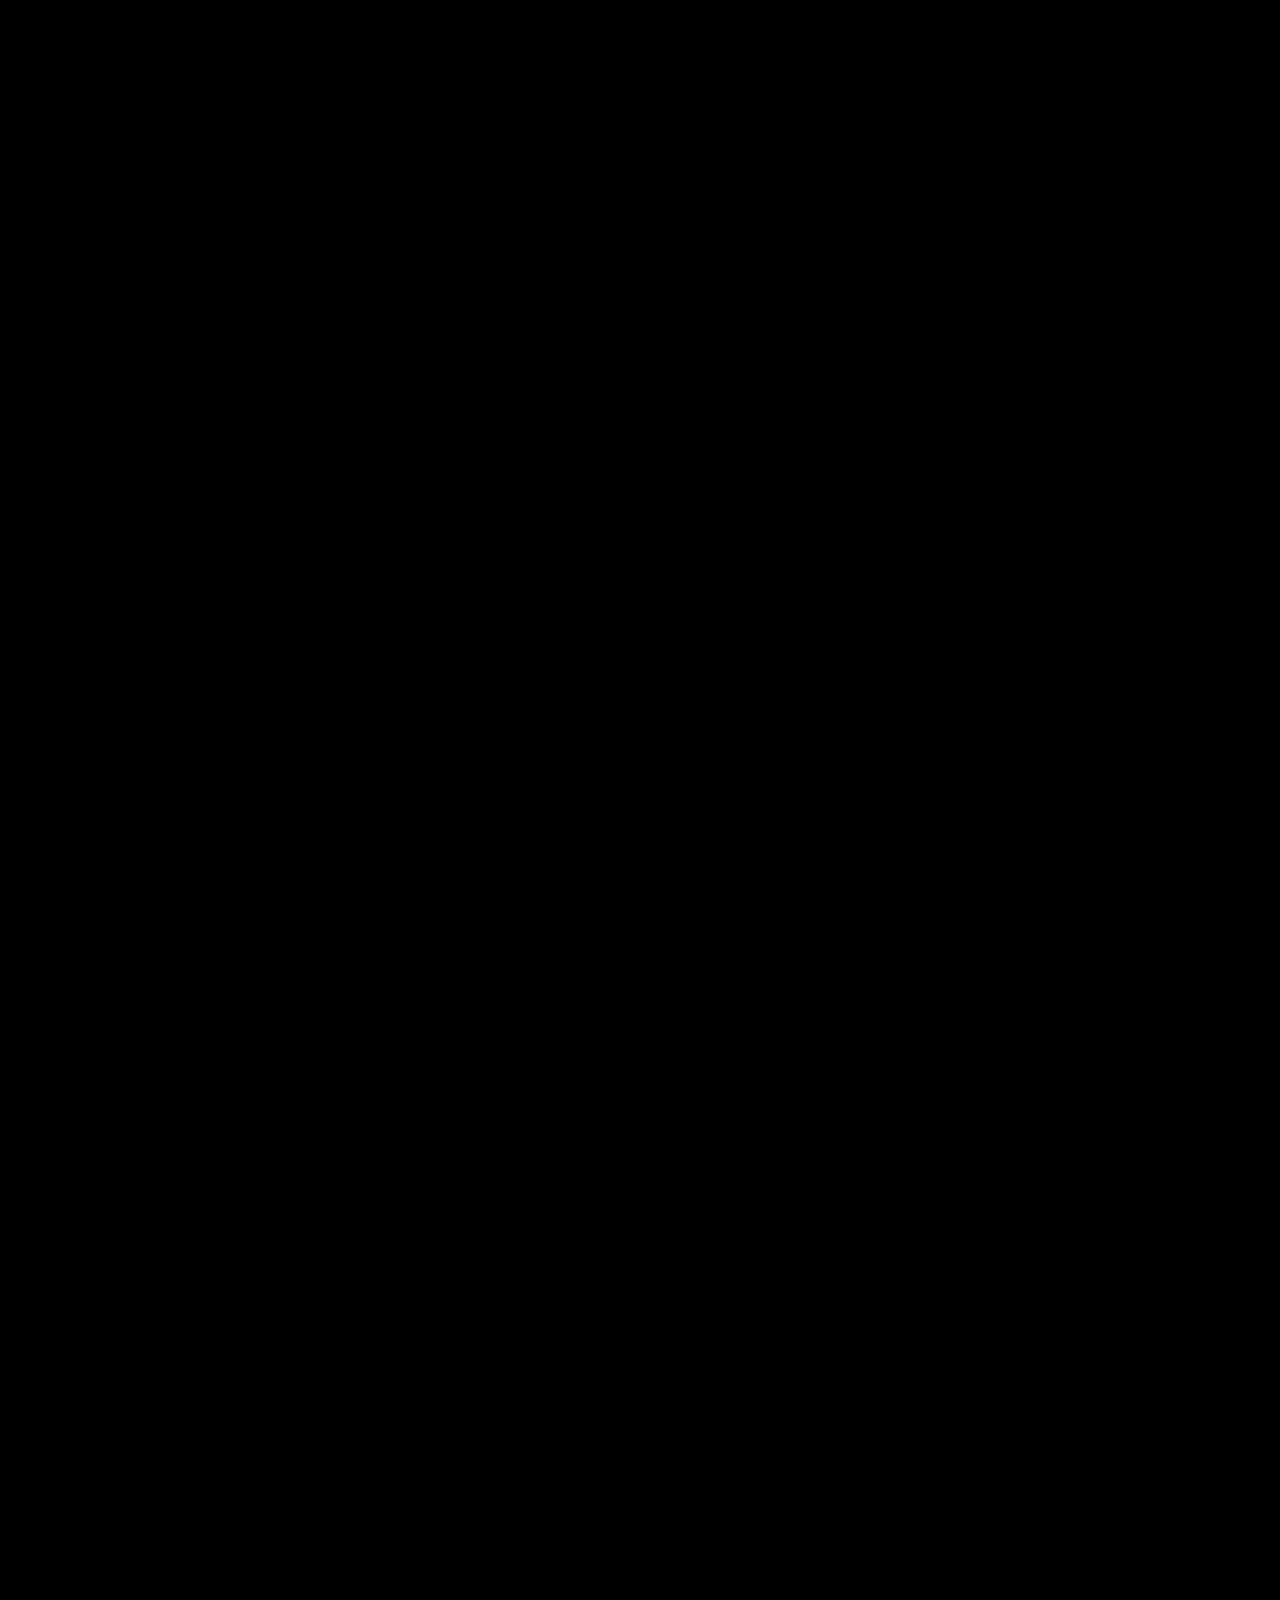
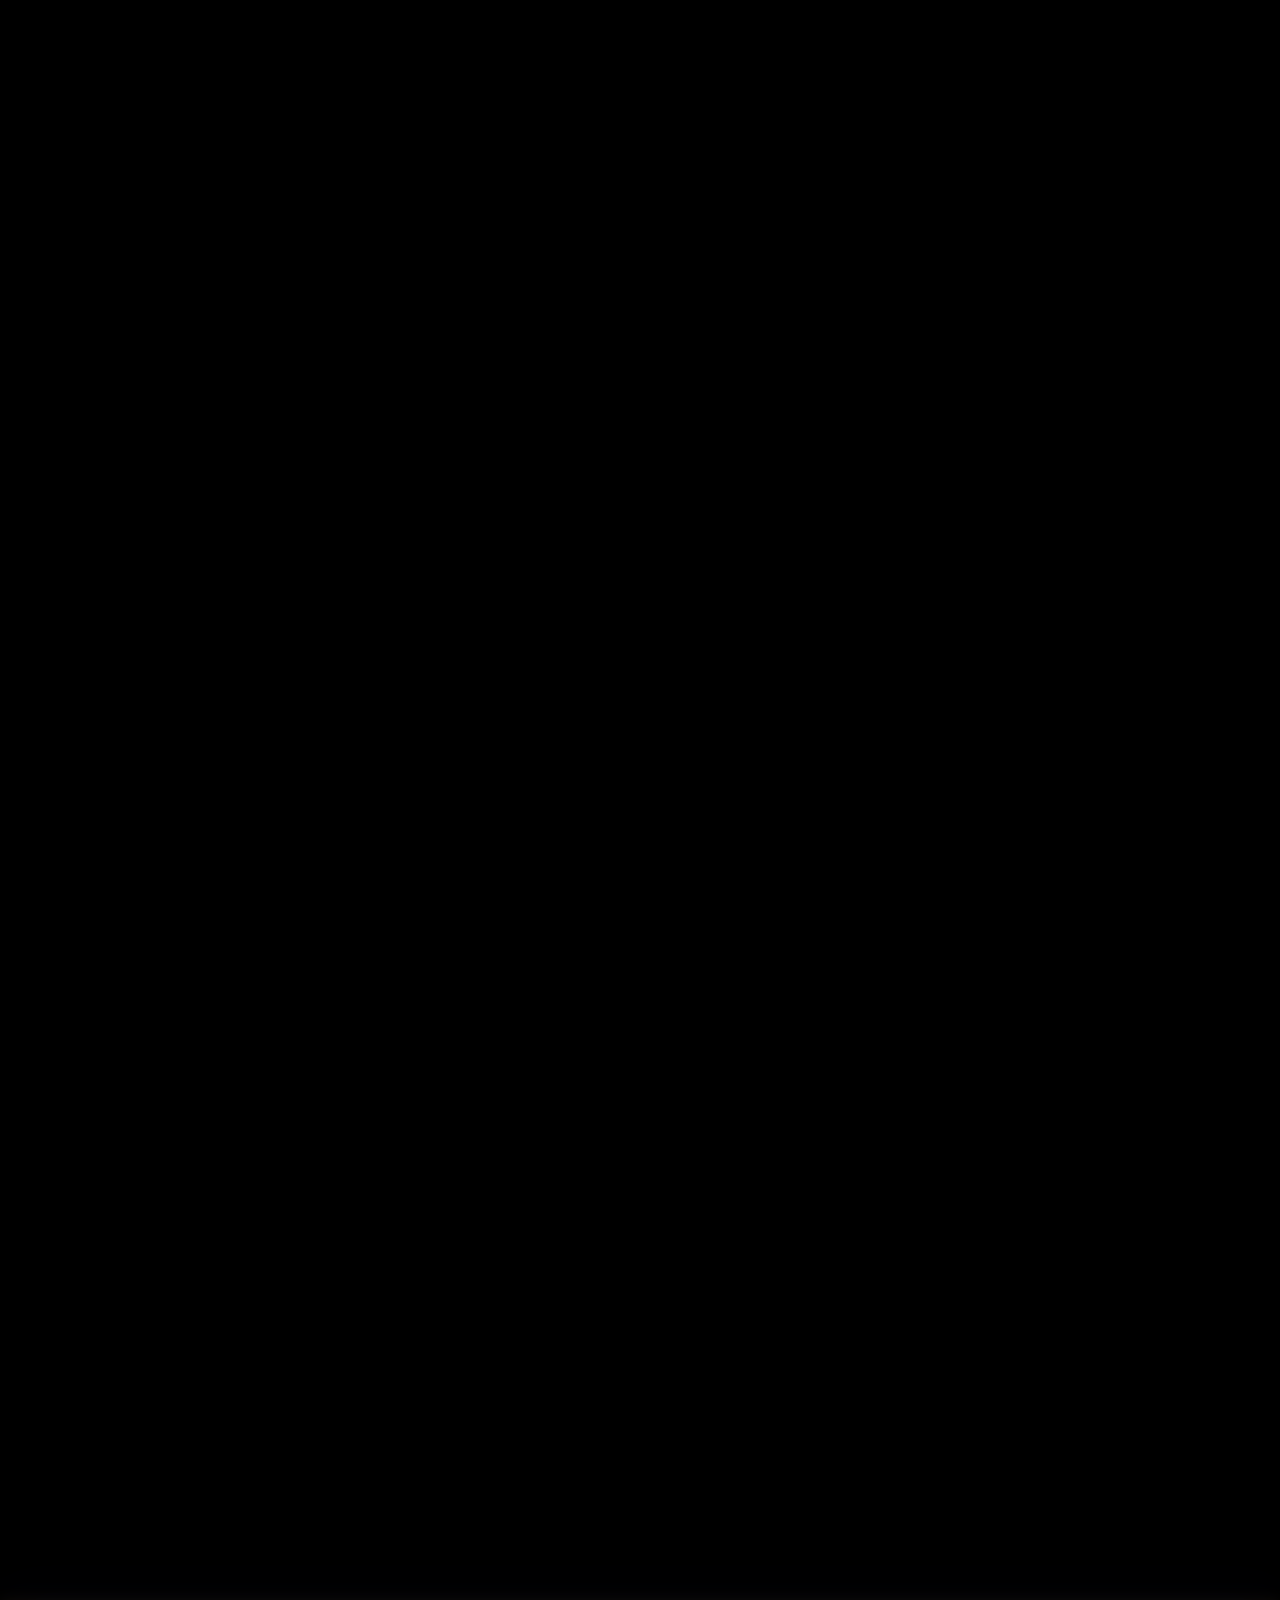
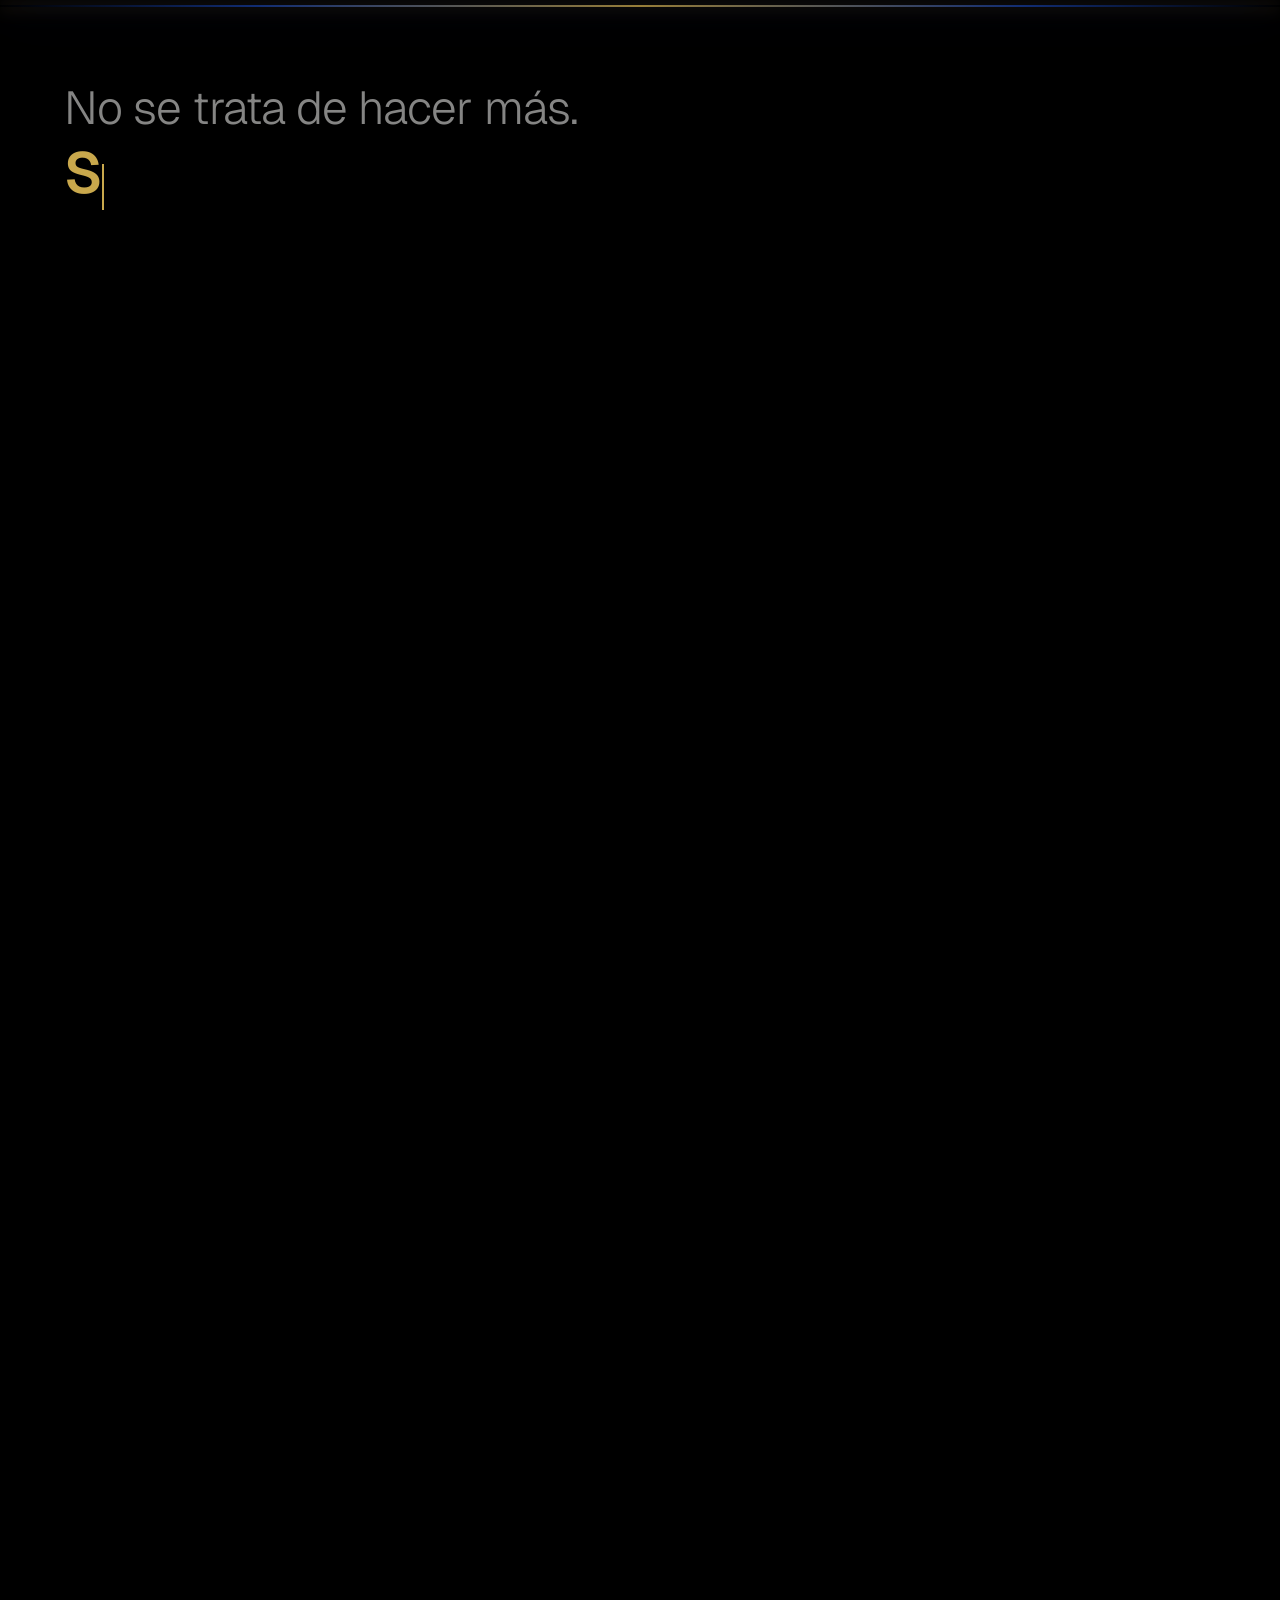
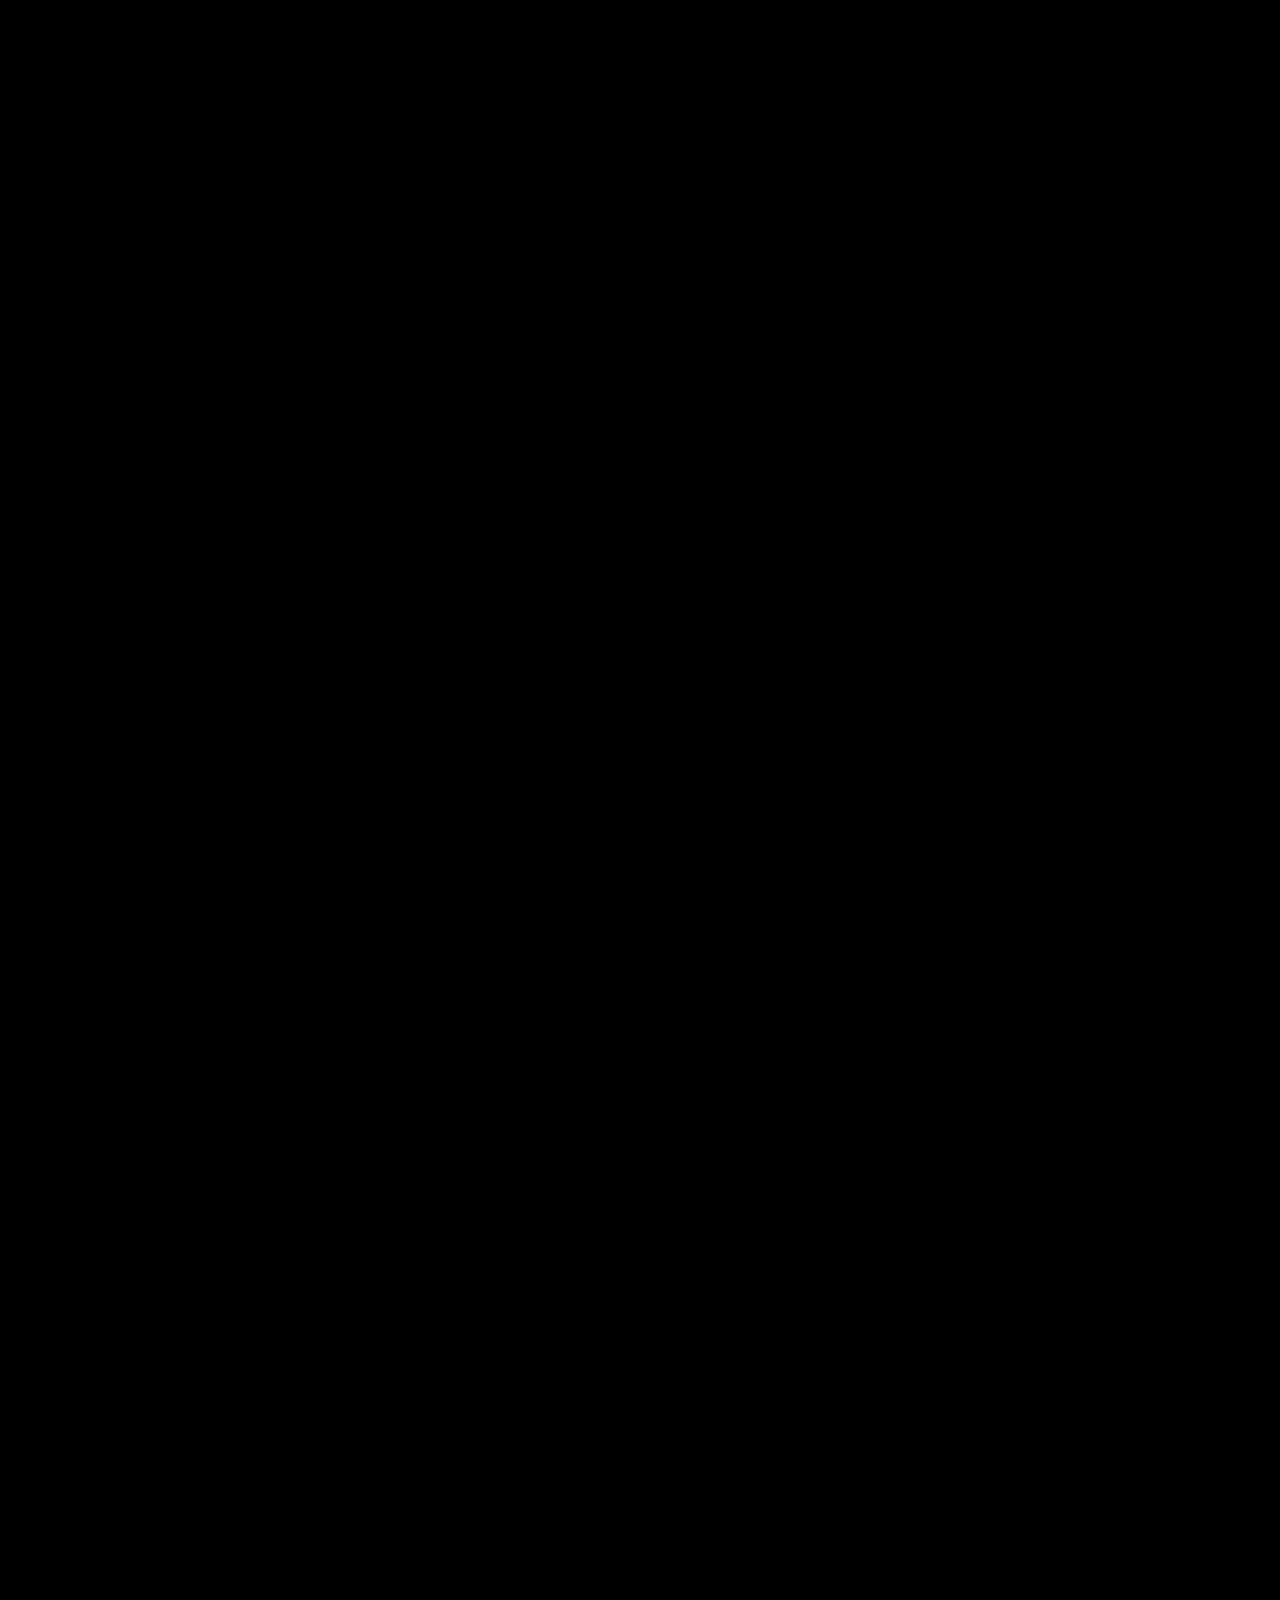
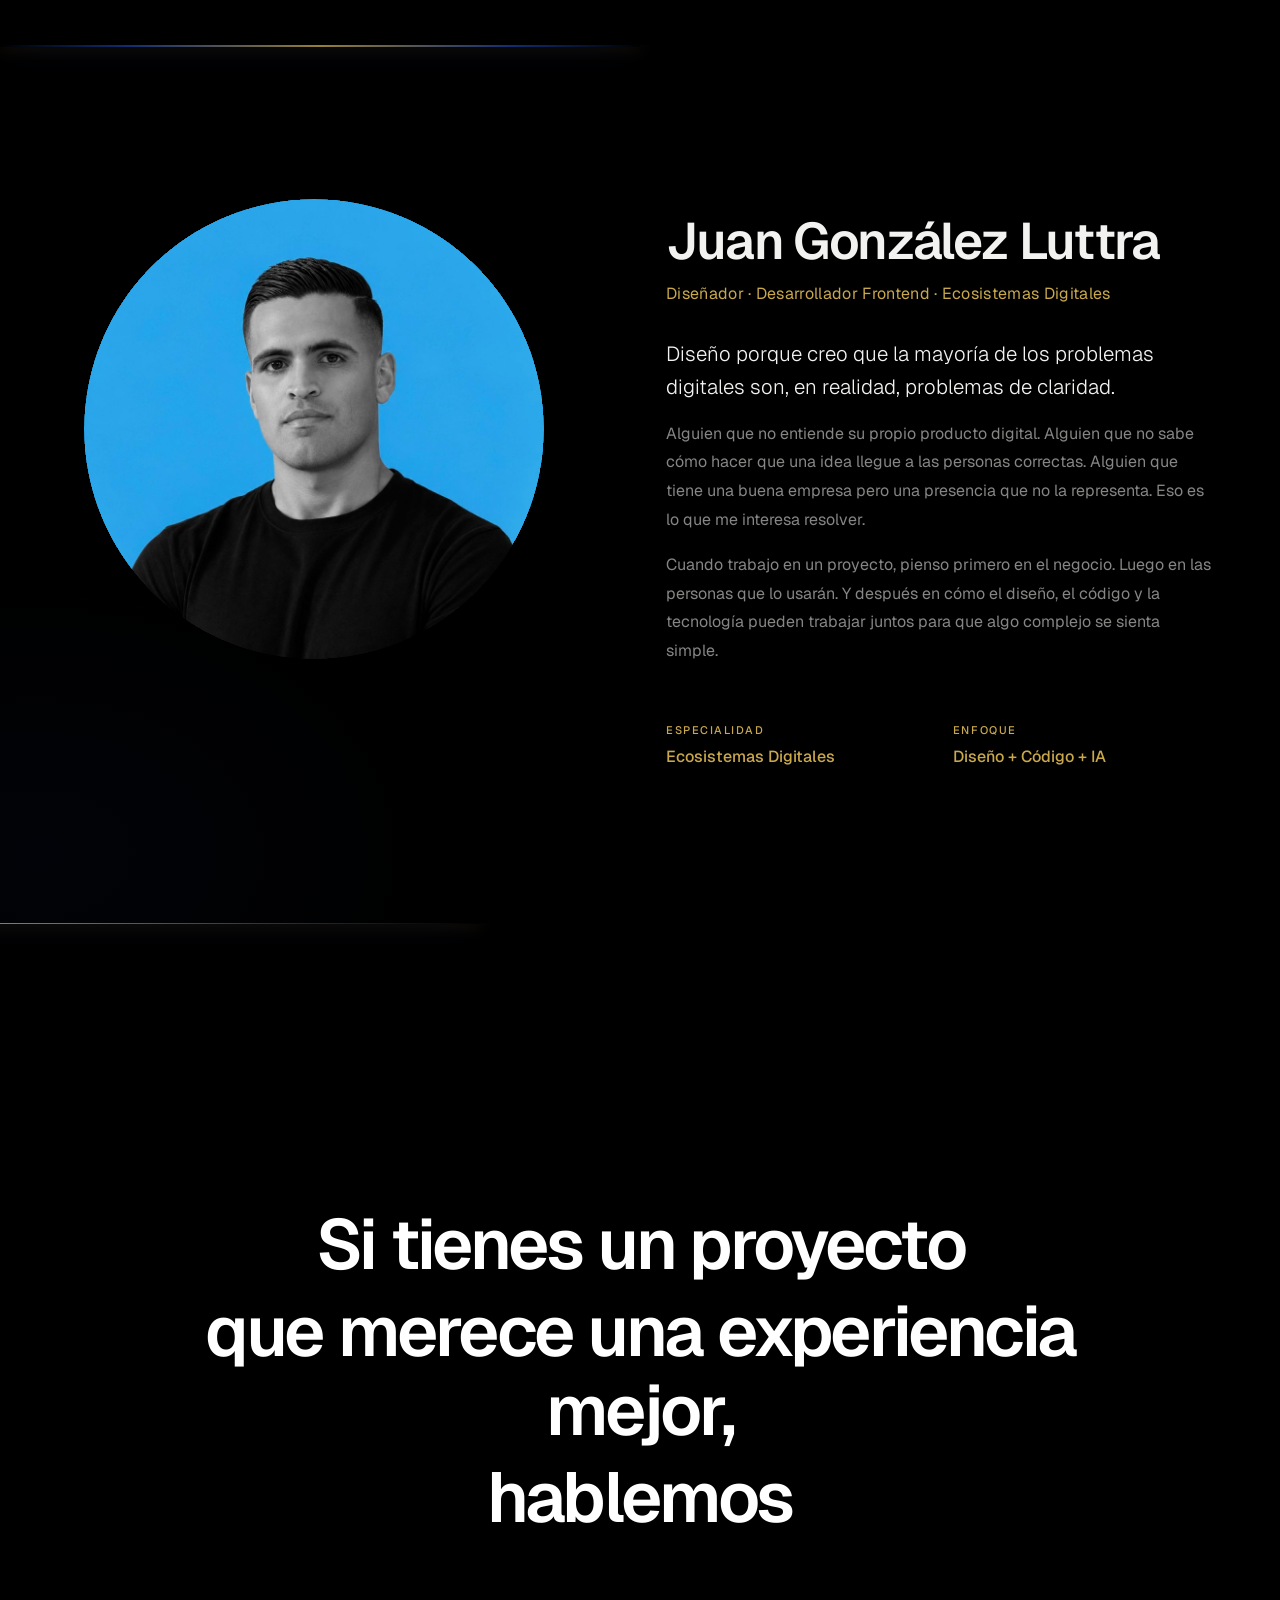
==== commit f56eb605: "fix: actualizacion copy seccion contacto para proyectos e incorporacion de talento v67" ====
--- a/web/index.html
+++ b/web/index.html
@@ -1082,12 +1082,12 @@
         </div>
 
         <div class="contact__stagger-item">
-          <h2 class="contact__title" id="contact-heading">¿Qué estás intentando construir?</h2>
+          <h2 class="contact__title" id="contact-heading">¿Tienes un proyecto en mente o estás buscando incorporar talento digital a tu equipo?</h2>
         </div>
 
         <div class="contact__stagger-item">
           <p class="contact__desc">
-            Cuéntame qué quieres conseguir y vemos cuál es la mejor forma de hacerlo.
+            Cuéntame qué necesitas. Podemos hablar de un proyecto, una colaboración o de cómo puedo aportar a tu equipo.
           </p>
         </div>
 
--- a/web/css/sections/process.css
+++ b/web/css/sections/process.css
@@ -31,6 +31,7 @@
   position: sticky;
   top: 0;
   height: 100vh;
+  height: 100dvh;
   overflow: hidden;
   transform: none !important;
   will-change: auto;
@@ -44,8 +45,8 @@
   top: 0;
   left: 50%;
   transform: translateX(-50%);
-  width: 80%;
-  height: 50%;
+  width: 100%;
+  height: 60%;
   background: radial-gradient(
     ellipse at 50% 0%,
     var(--halo-electric-mid) 0%,
@@ -69,6 +70,7 @@
   position: relative;
   width: 100vw;
   height: 100vh;
+  height: 100dvh;
   flex-shrink: 0;
   display: flex;
   align-items: center;
--- a/web/css/sections/contact.css
+++ b/web/css/sections/contact.css
@@ -183,7 +183,7 @@
   font-weight: var(--font-weight-light);
   line-height: 1.65;
   color: var(--color-text-secondary);
-  max-width: 580px;
+  max-width: 680px;
   margin-bottom: clamp(2.5rem, 5vw, 4rem);
 }
 
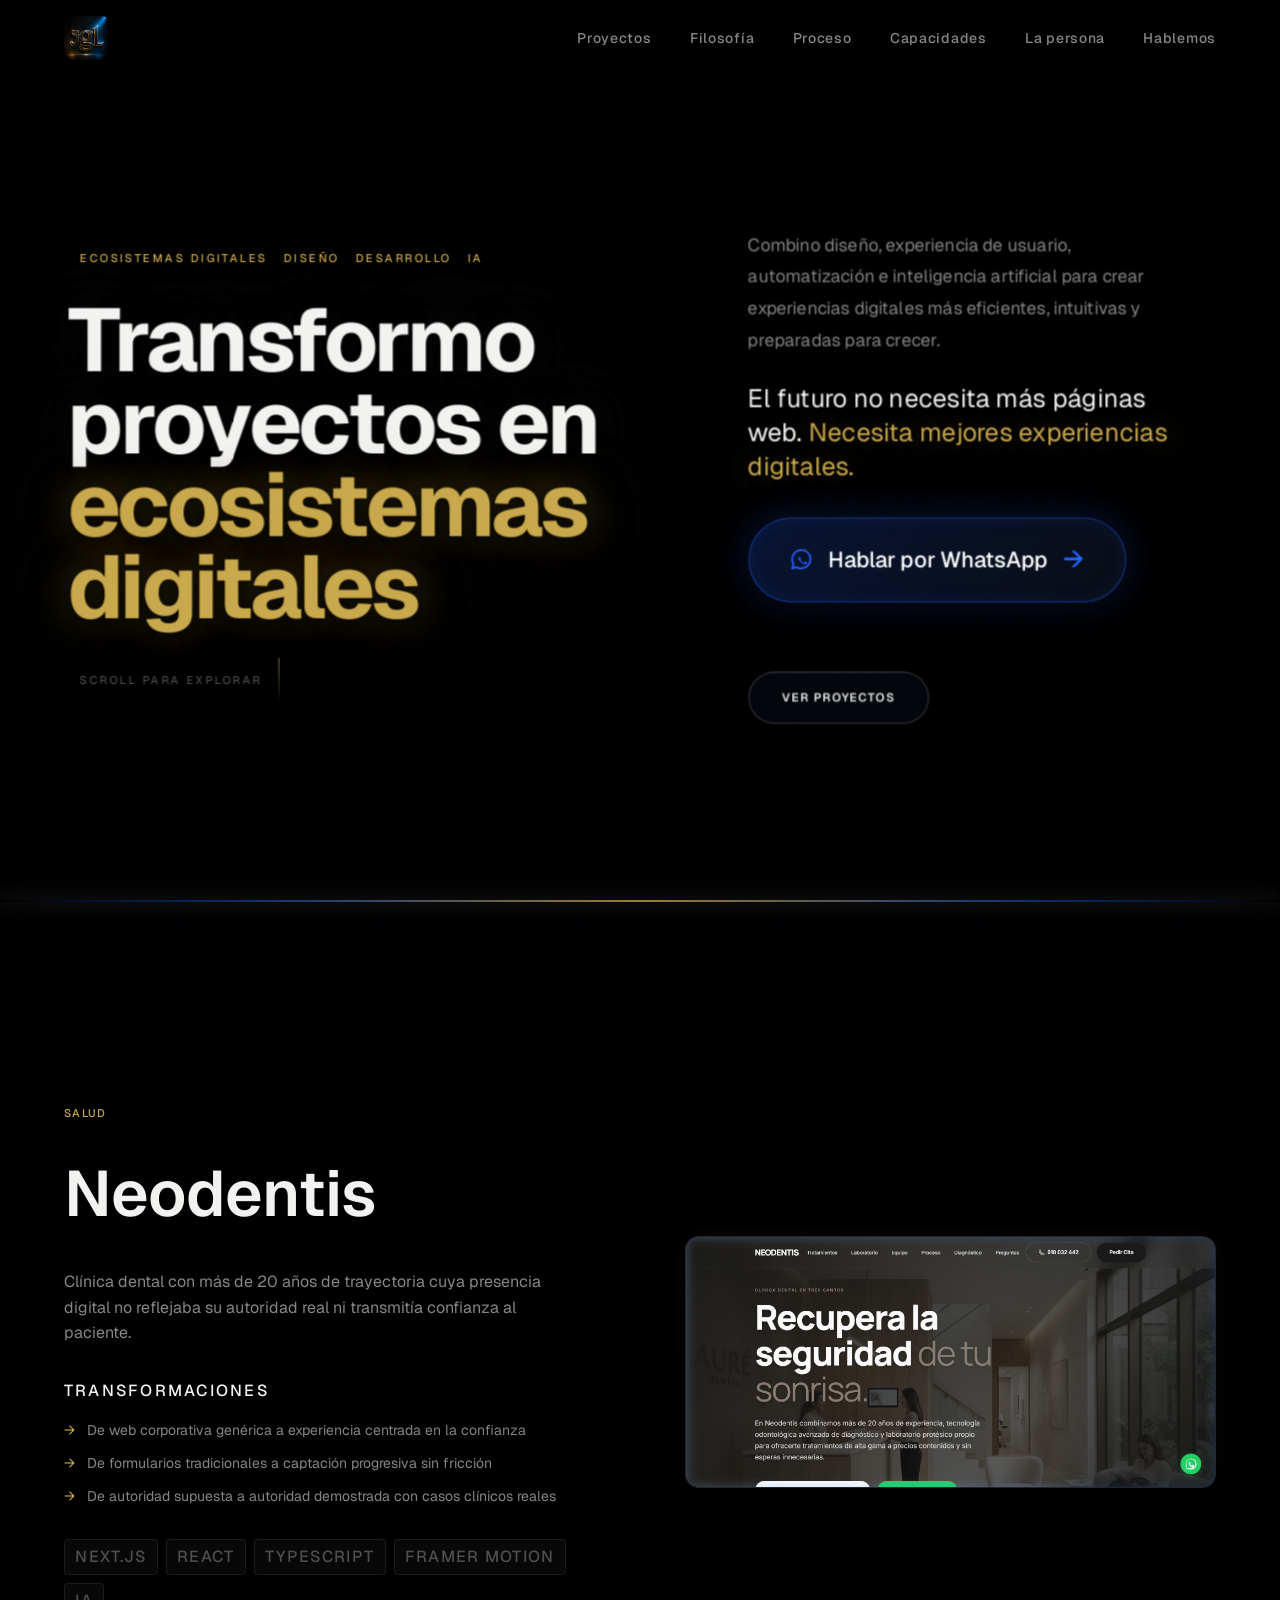
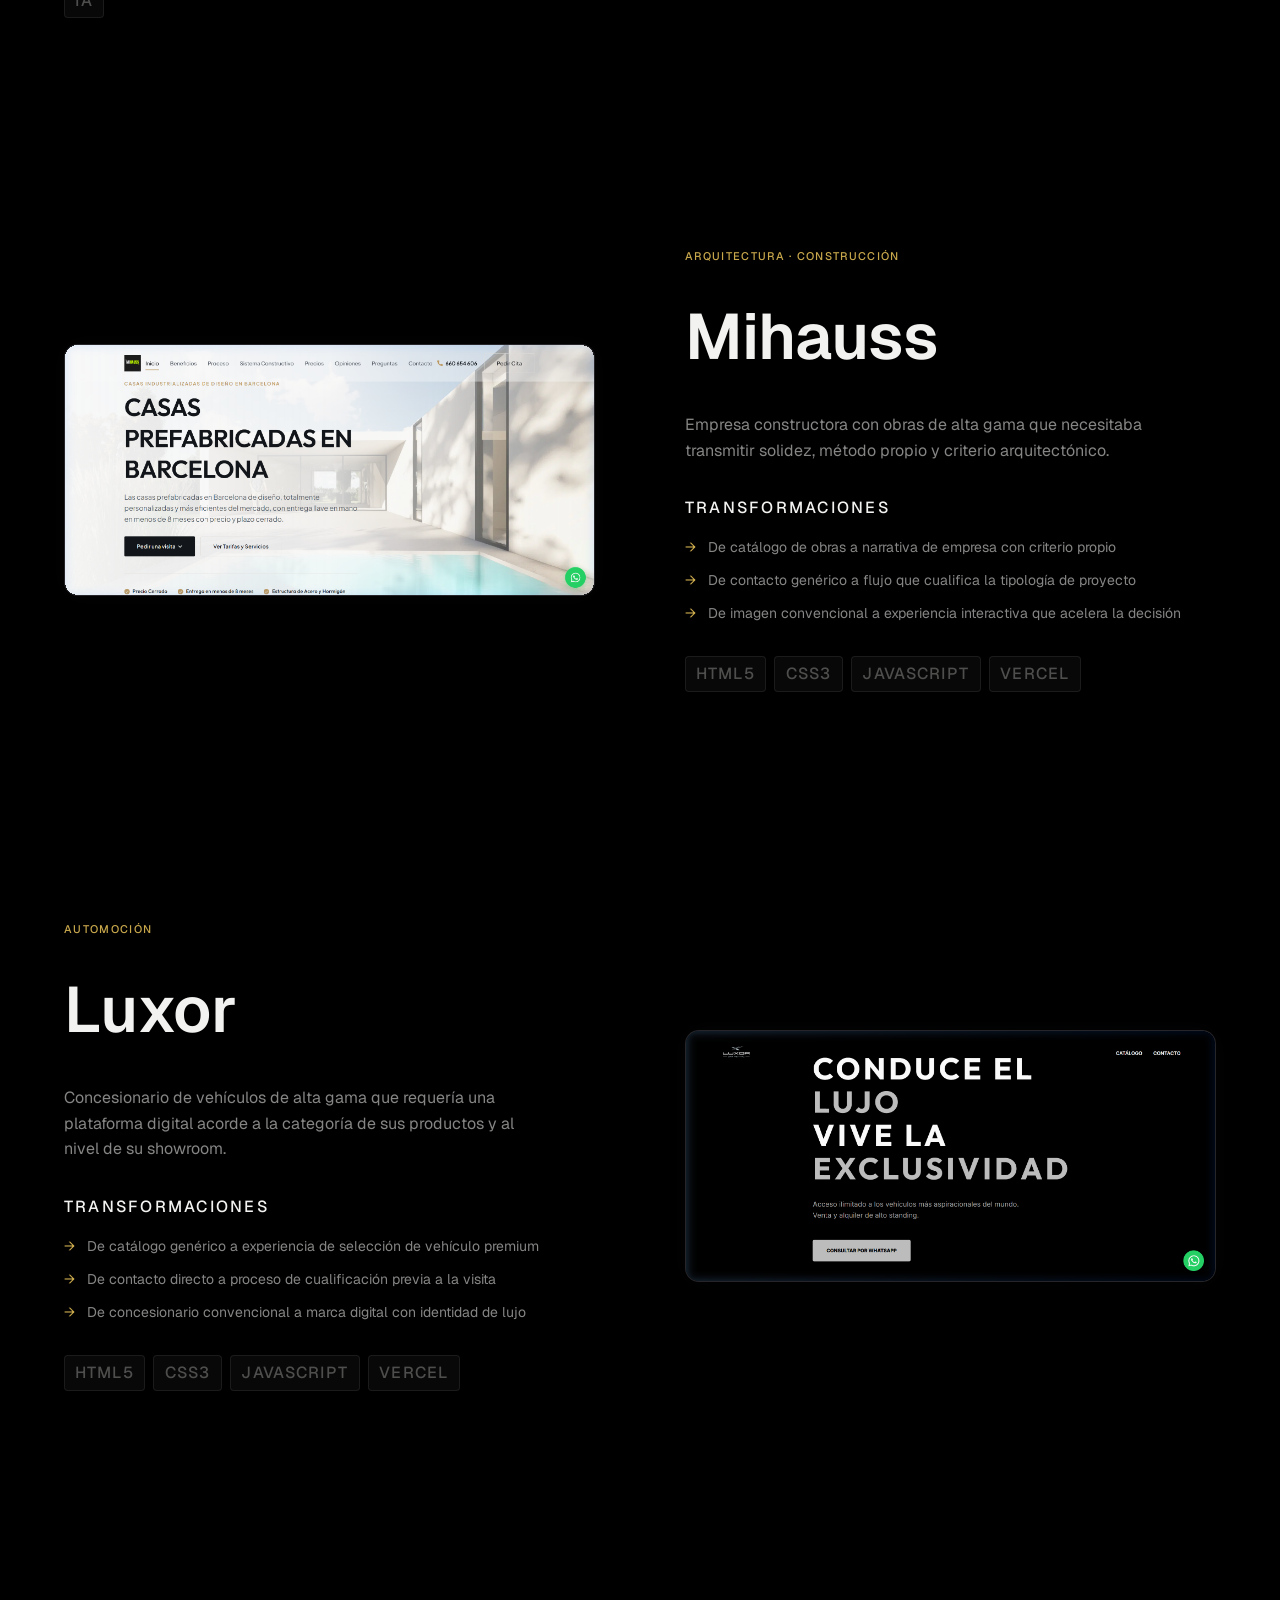
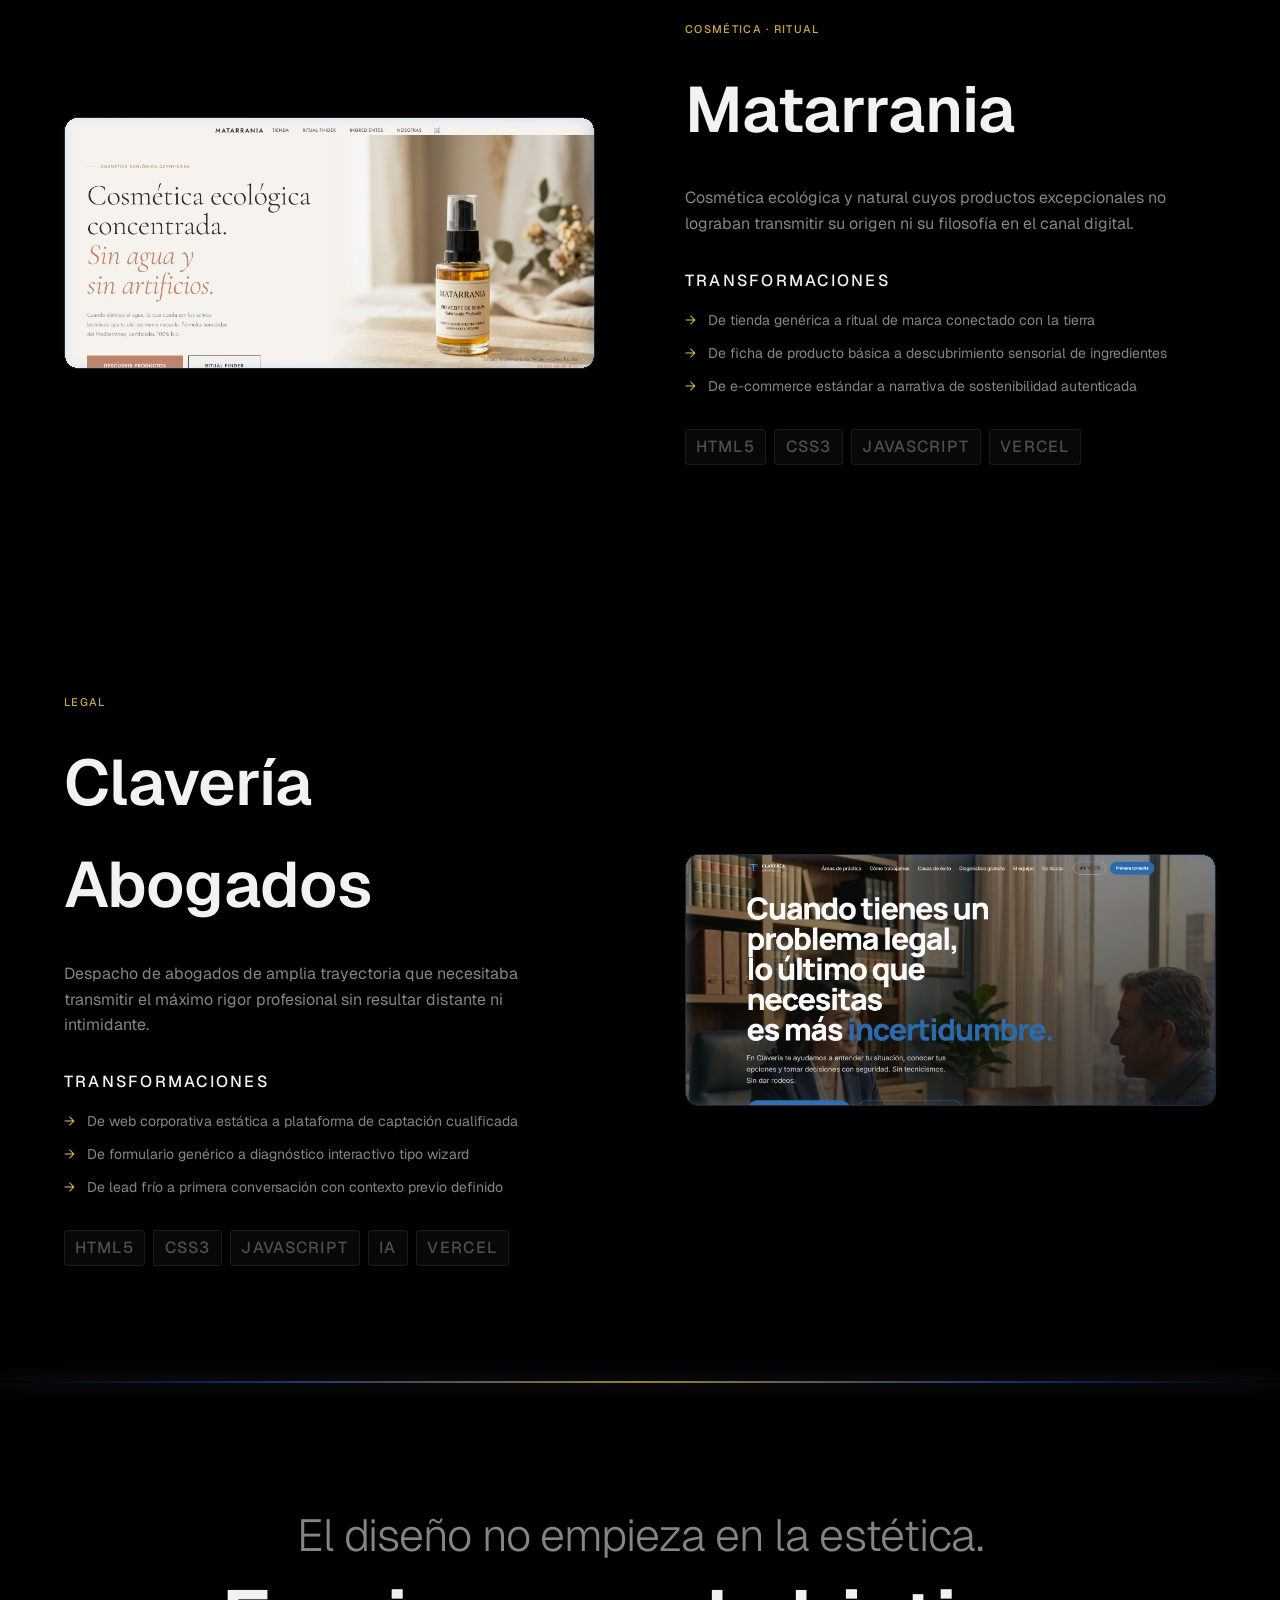
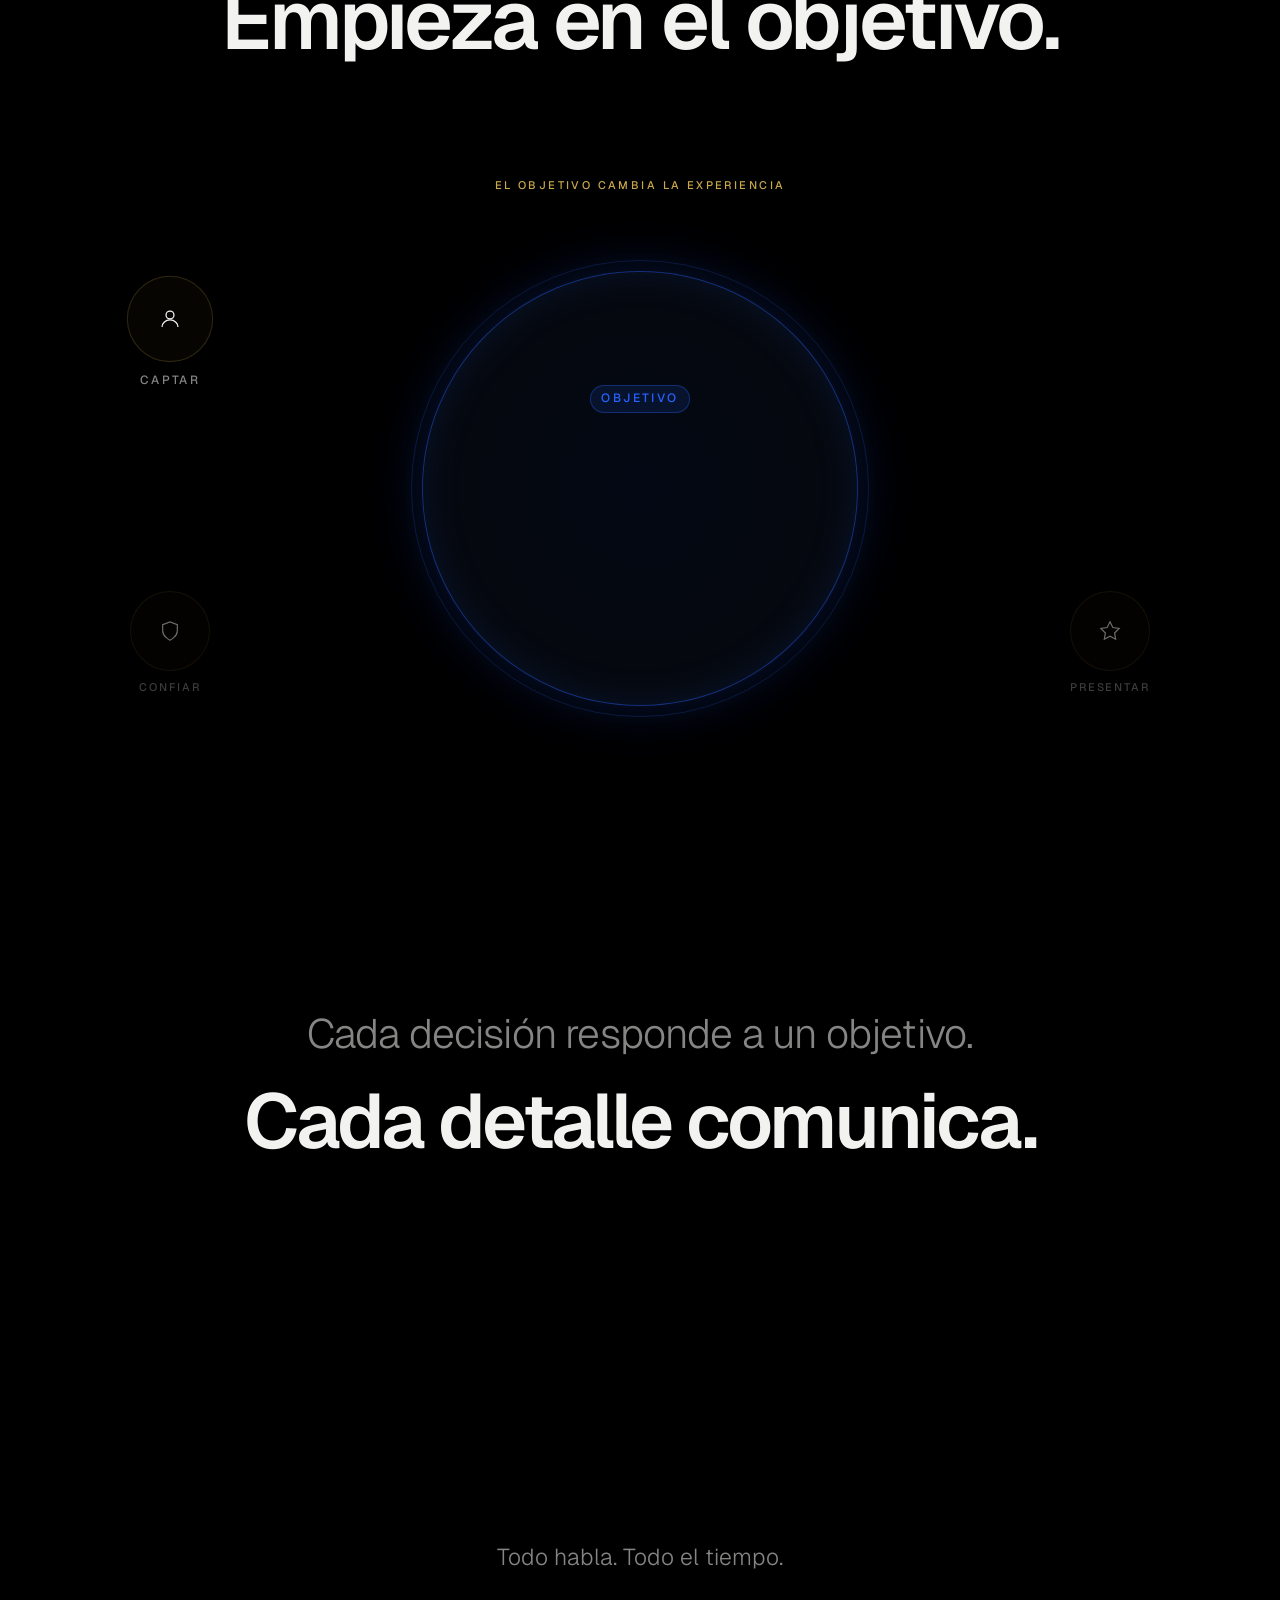
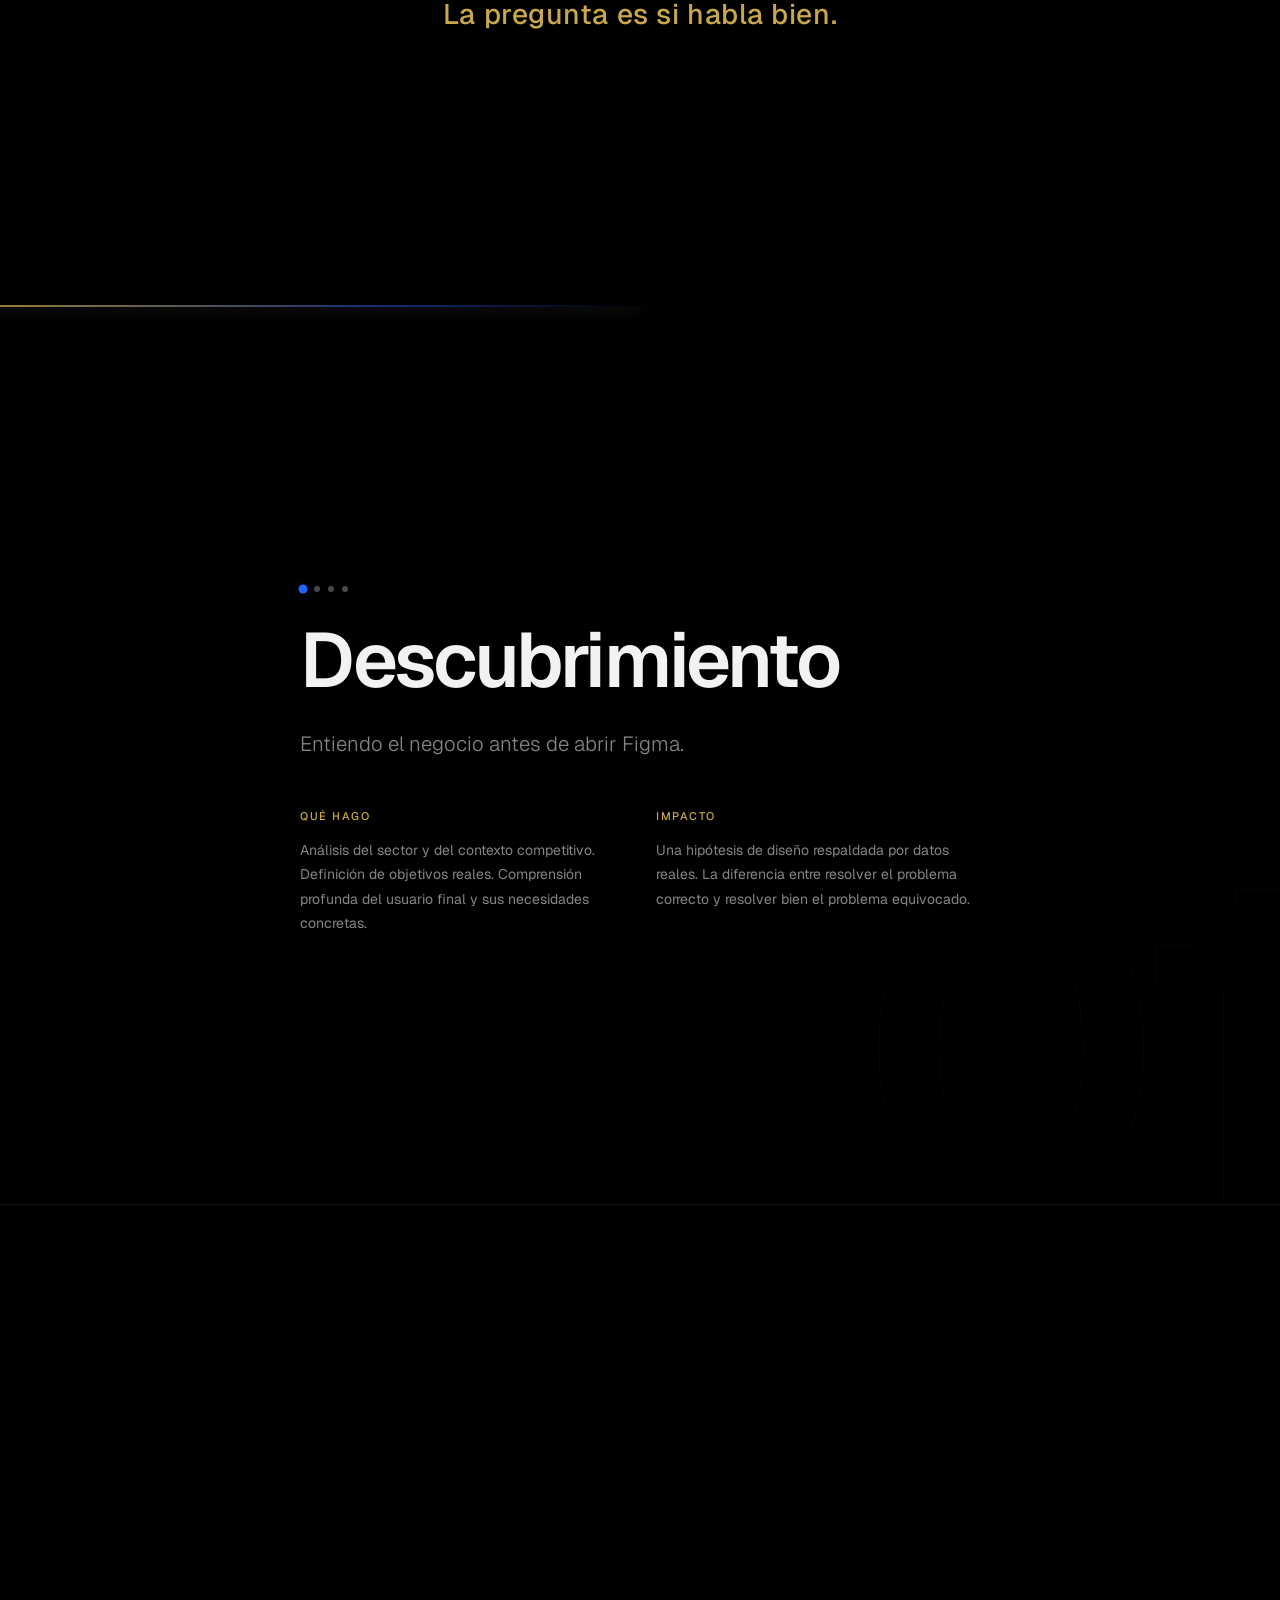
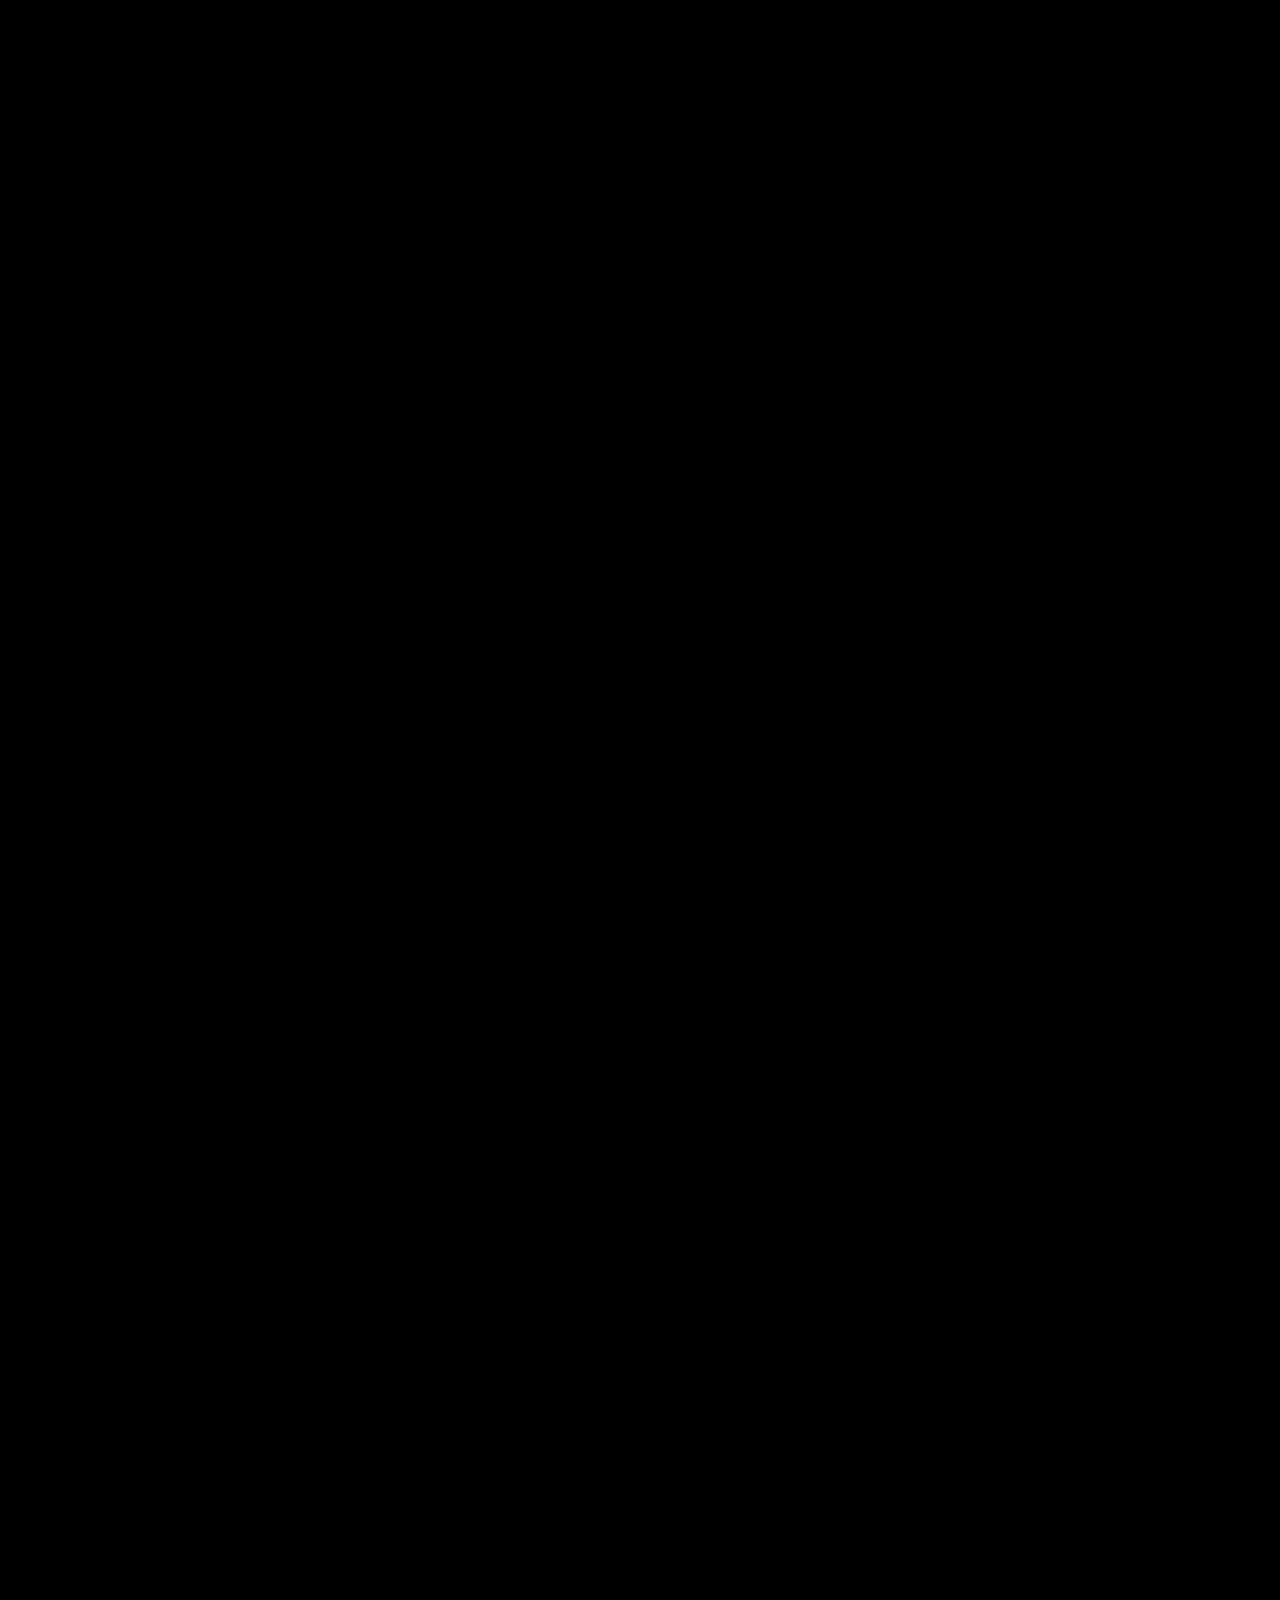
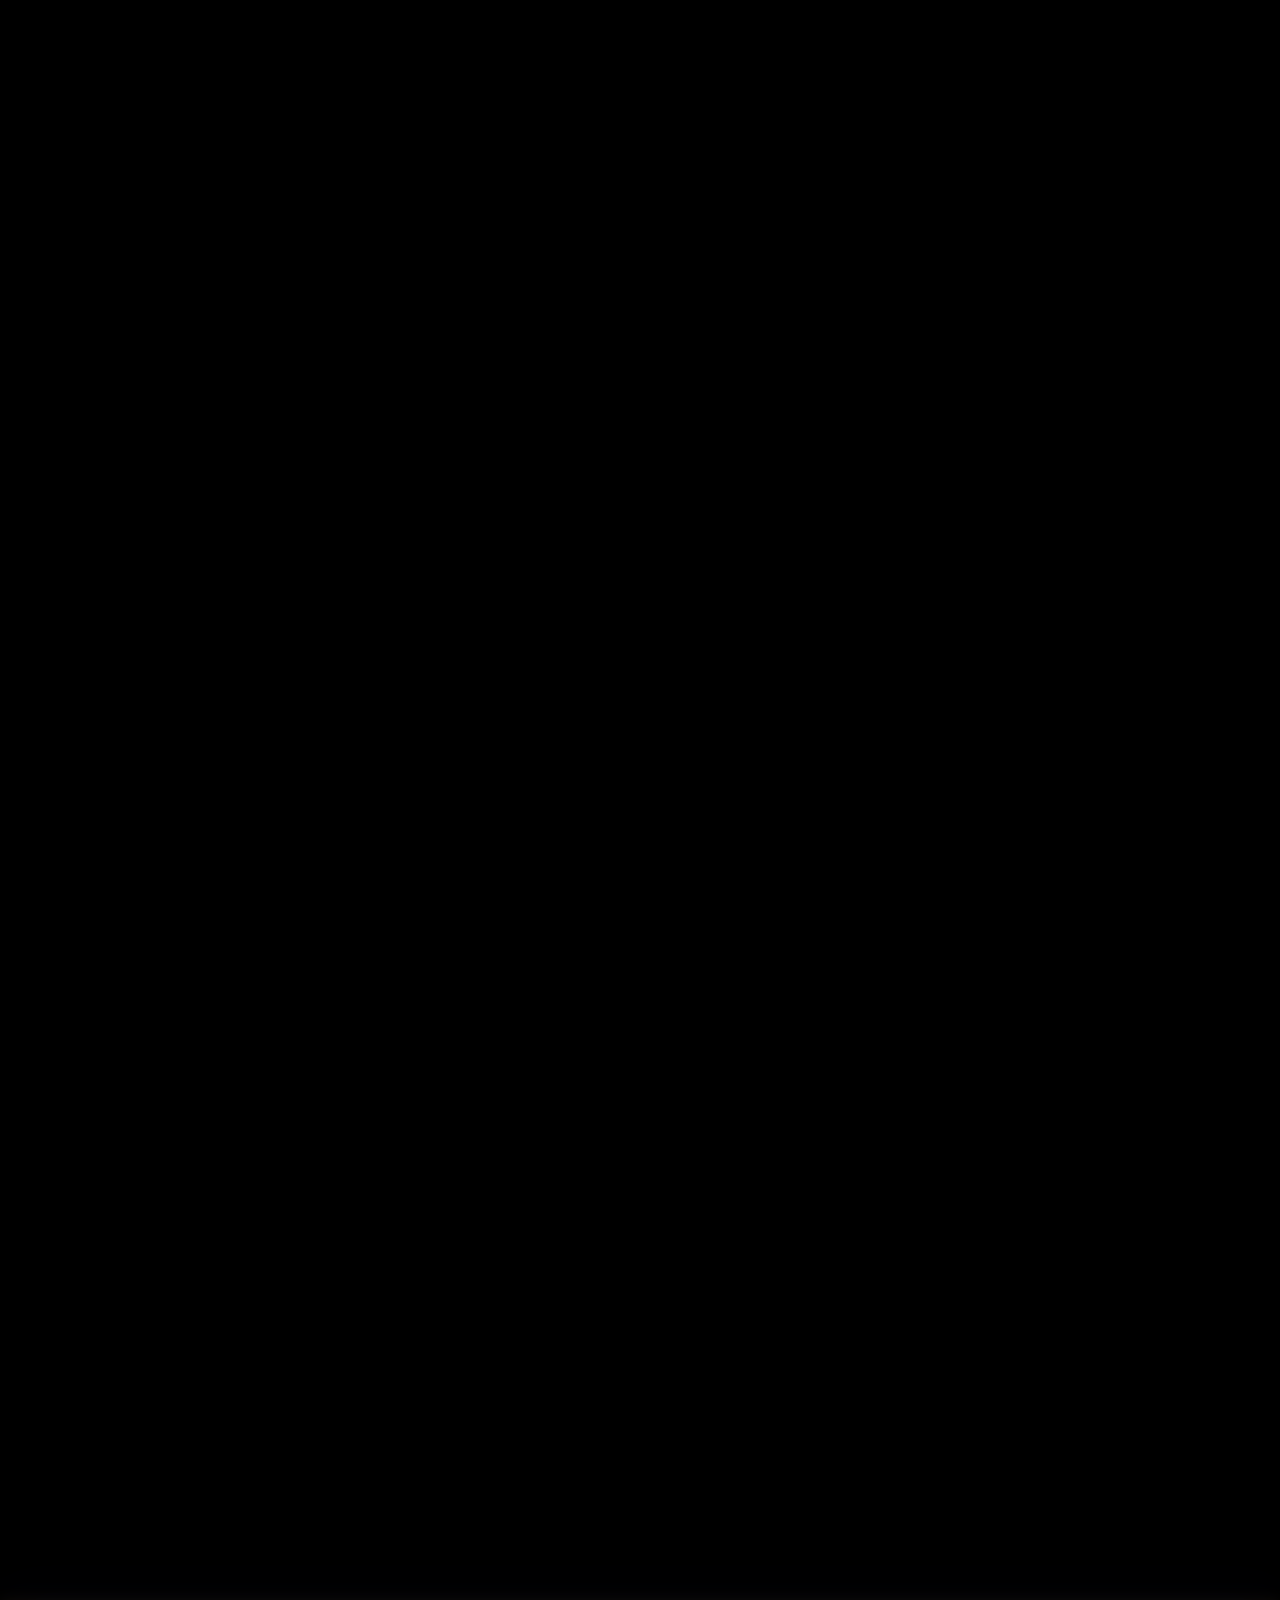
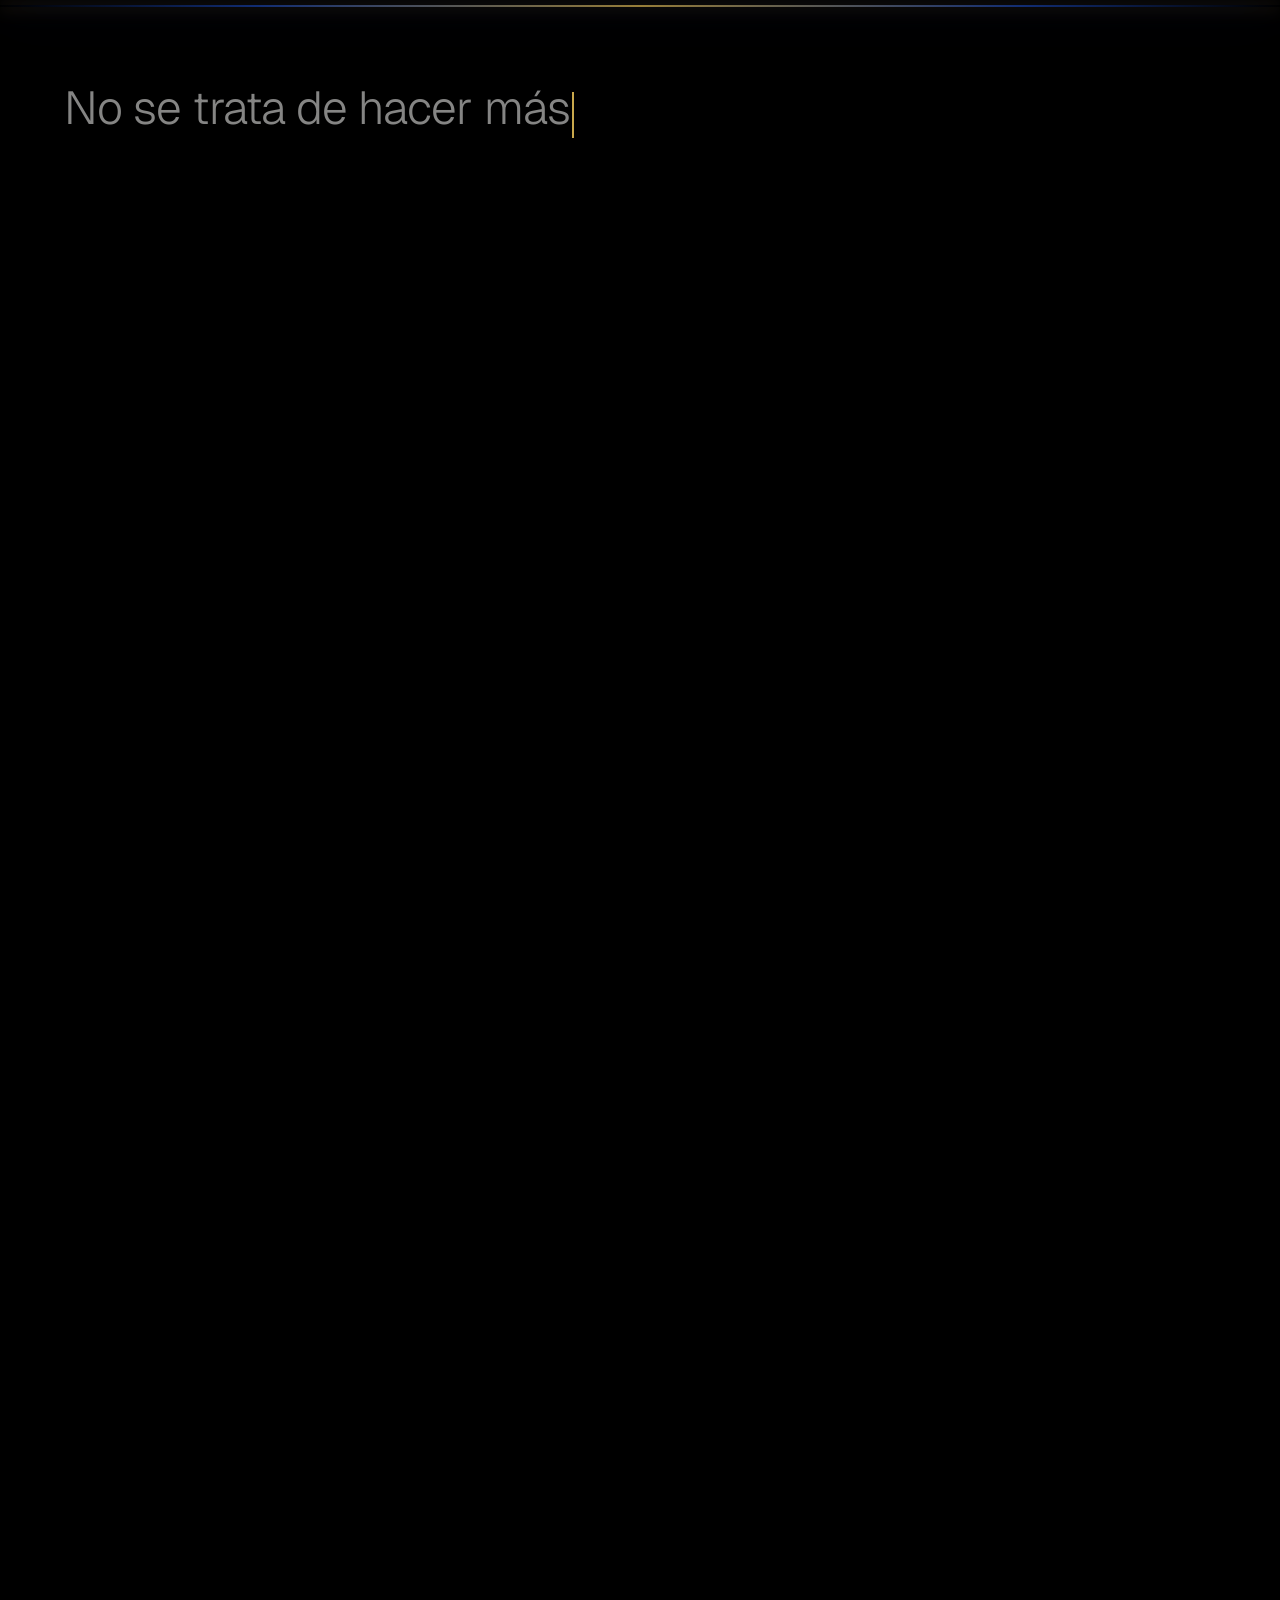
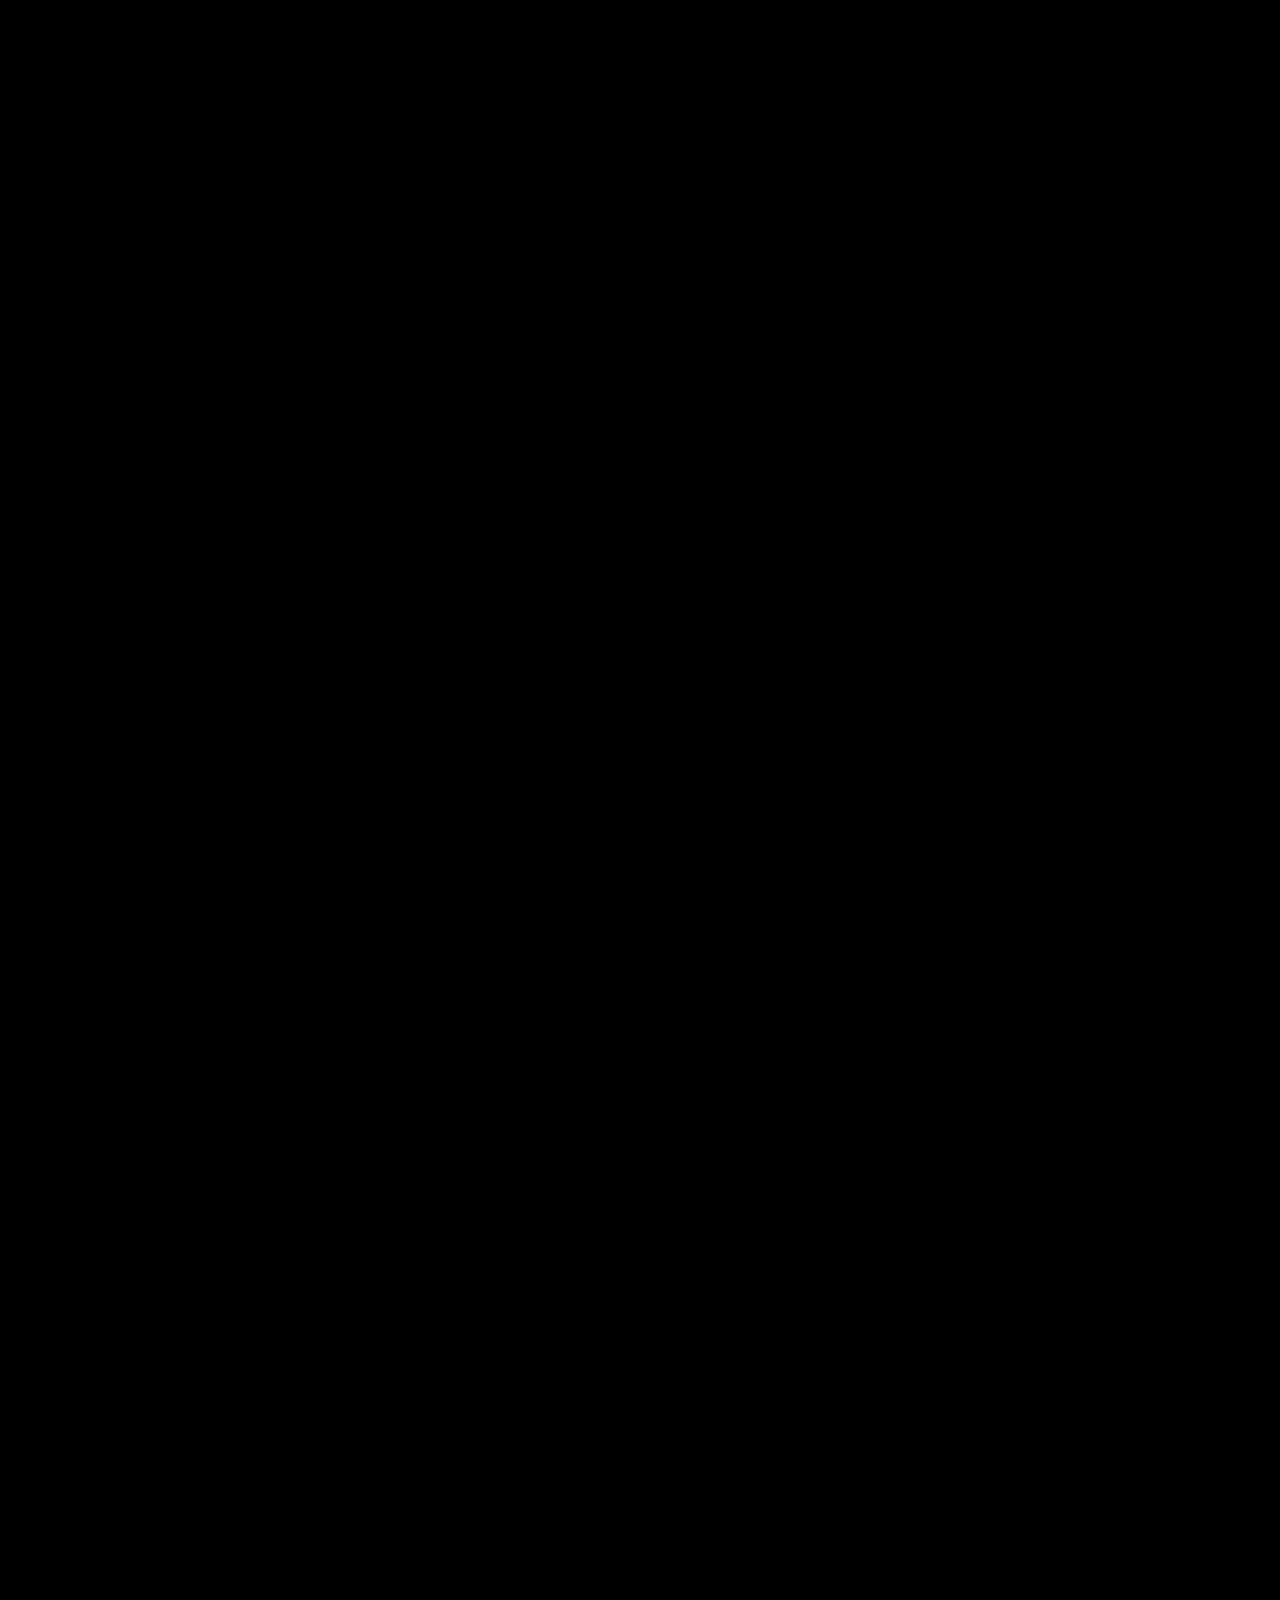
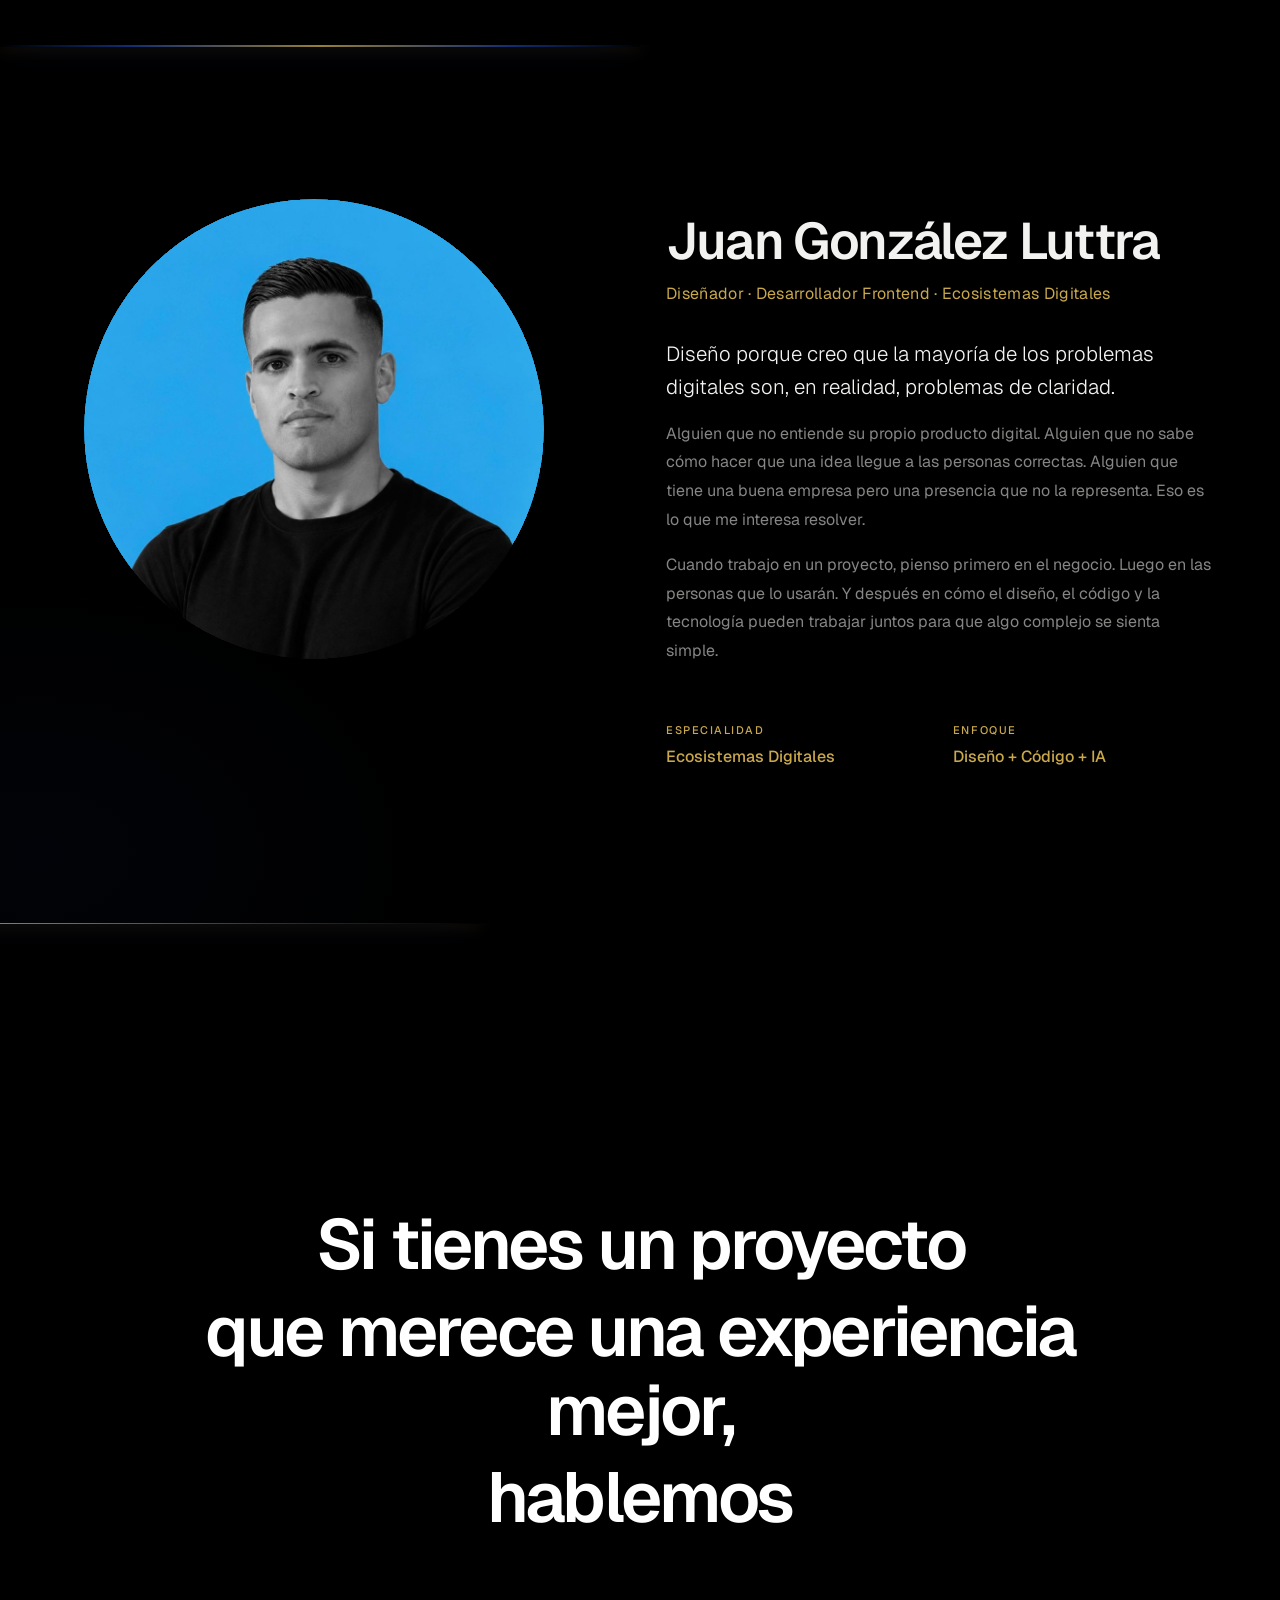
==== commit 7eee1e90: "fix: navegacion superior cambio de Contactar a Hablemos navegando a seccion contacto v68" ====
--- a/web/index.html
+++ b/web/index.html
@@ -115,7 +115,7 @@
         <li><a href="#proceso"     class="nav__link">Proceso</a></li>
         <li><a href="#capacidades" class="nav__link">Capacidades</a></li>
         <li><a href="#sobre-mi"    class="nav__link">La persona</a></li>
-        <li><a href="https://wa.me/34727762434" target="_blank" rel="noopener noreferrer" class="nav__link nav__link--cta">Contactar</a></li>
+        <li><a href="#contacto"    class="nav__link">Hablemos</a></li>
       </ul>
 
       <!-- Mobile burger -->
@@ -146,7 +146,7 @@
       <a href="#proceso"     aria-label="Ir a Proceso">Proceso</a>
       <a href="#capacidades" aria-label="Ir a Capacidades">Capacidades</a>
       <a href="#sobre-mi"    aria-label="Ir a La persona">La persona</a>
-      <a href="https://wa.me/34727762434" target="_blank" rel="noopener noreferrer" aria-label="Contactar por WhatsApp">Contactar</a>
+      <a href="#contacto"    aria-label="Ir a Hablemos">Hablemos</a>
     </div>
   </nav>
 
